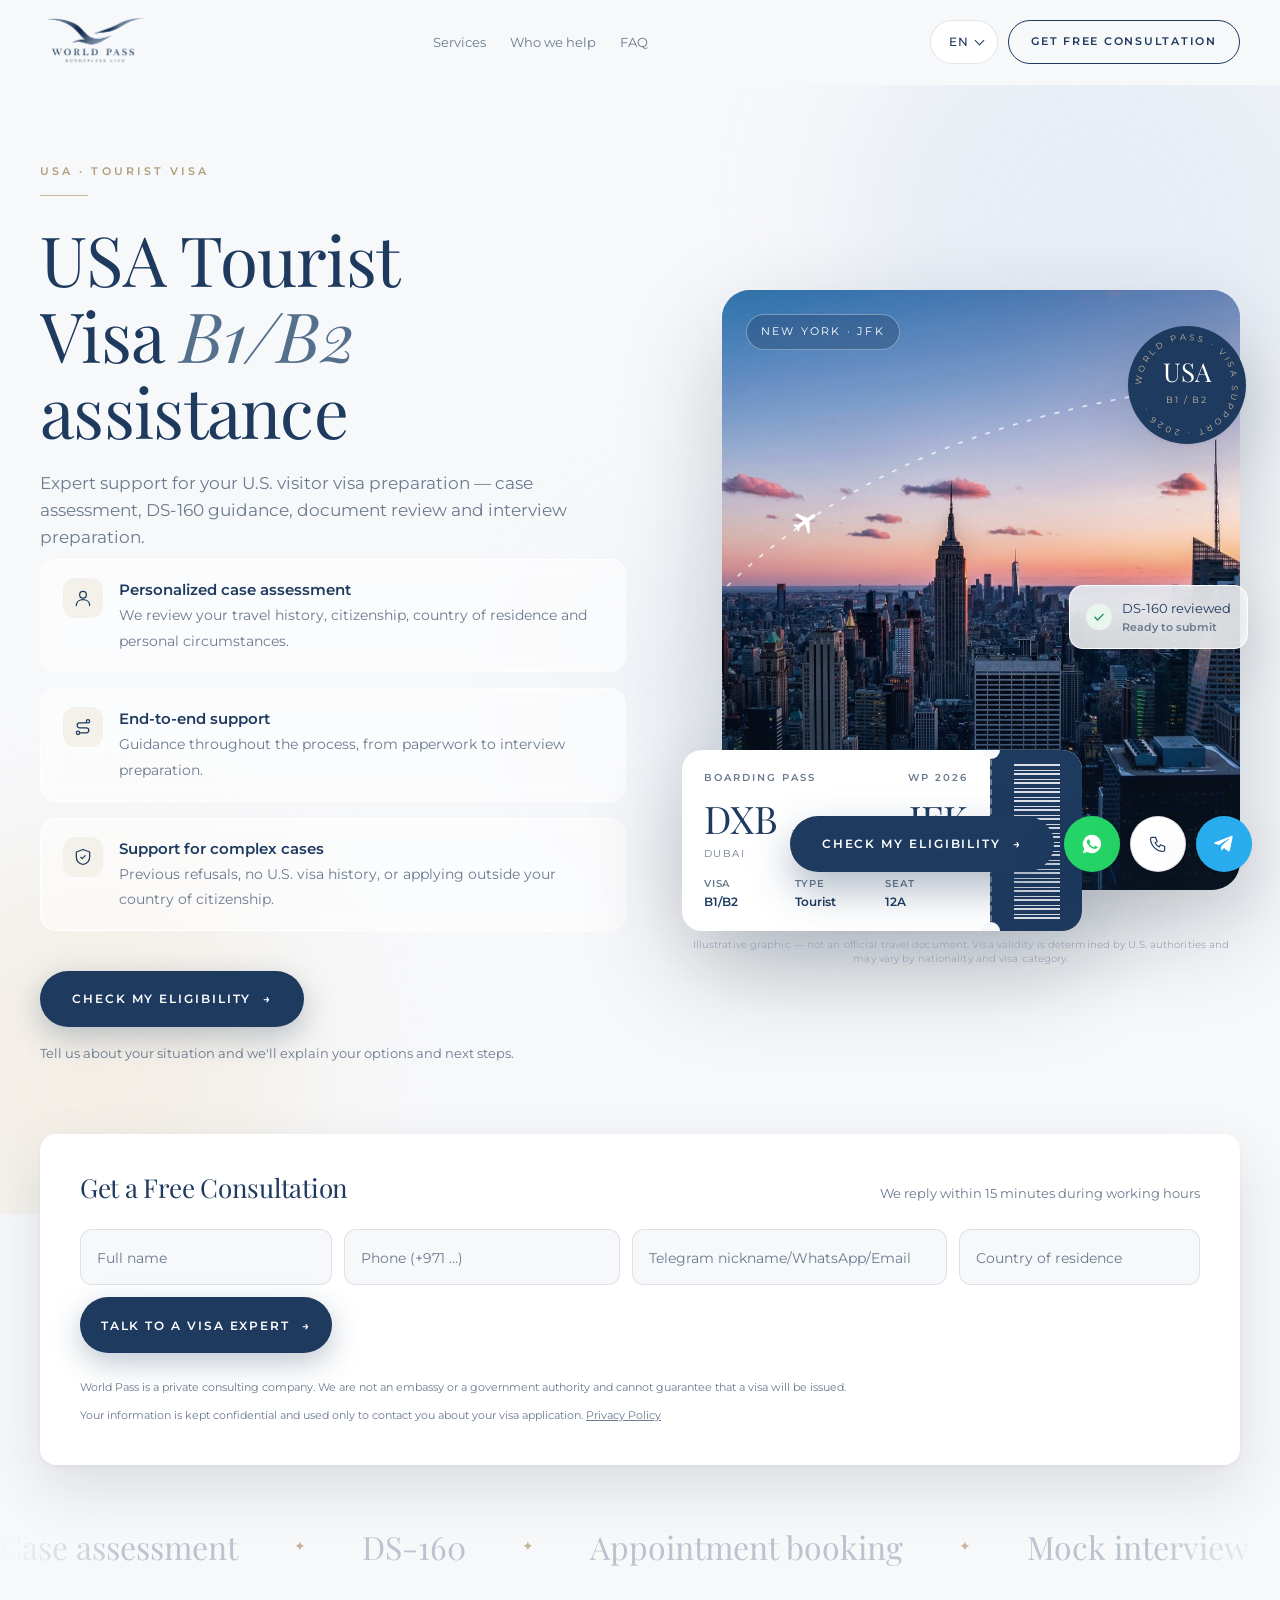
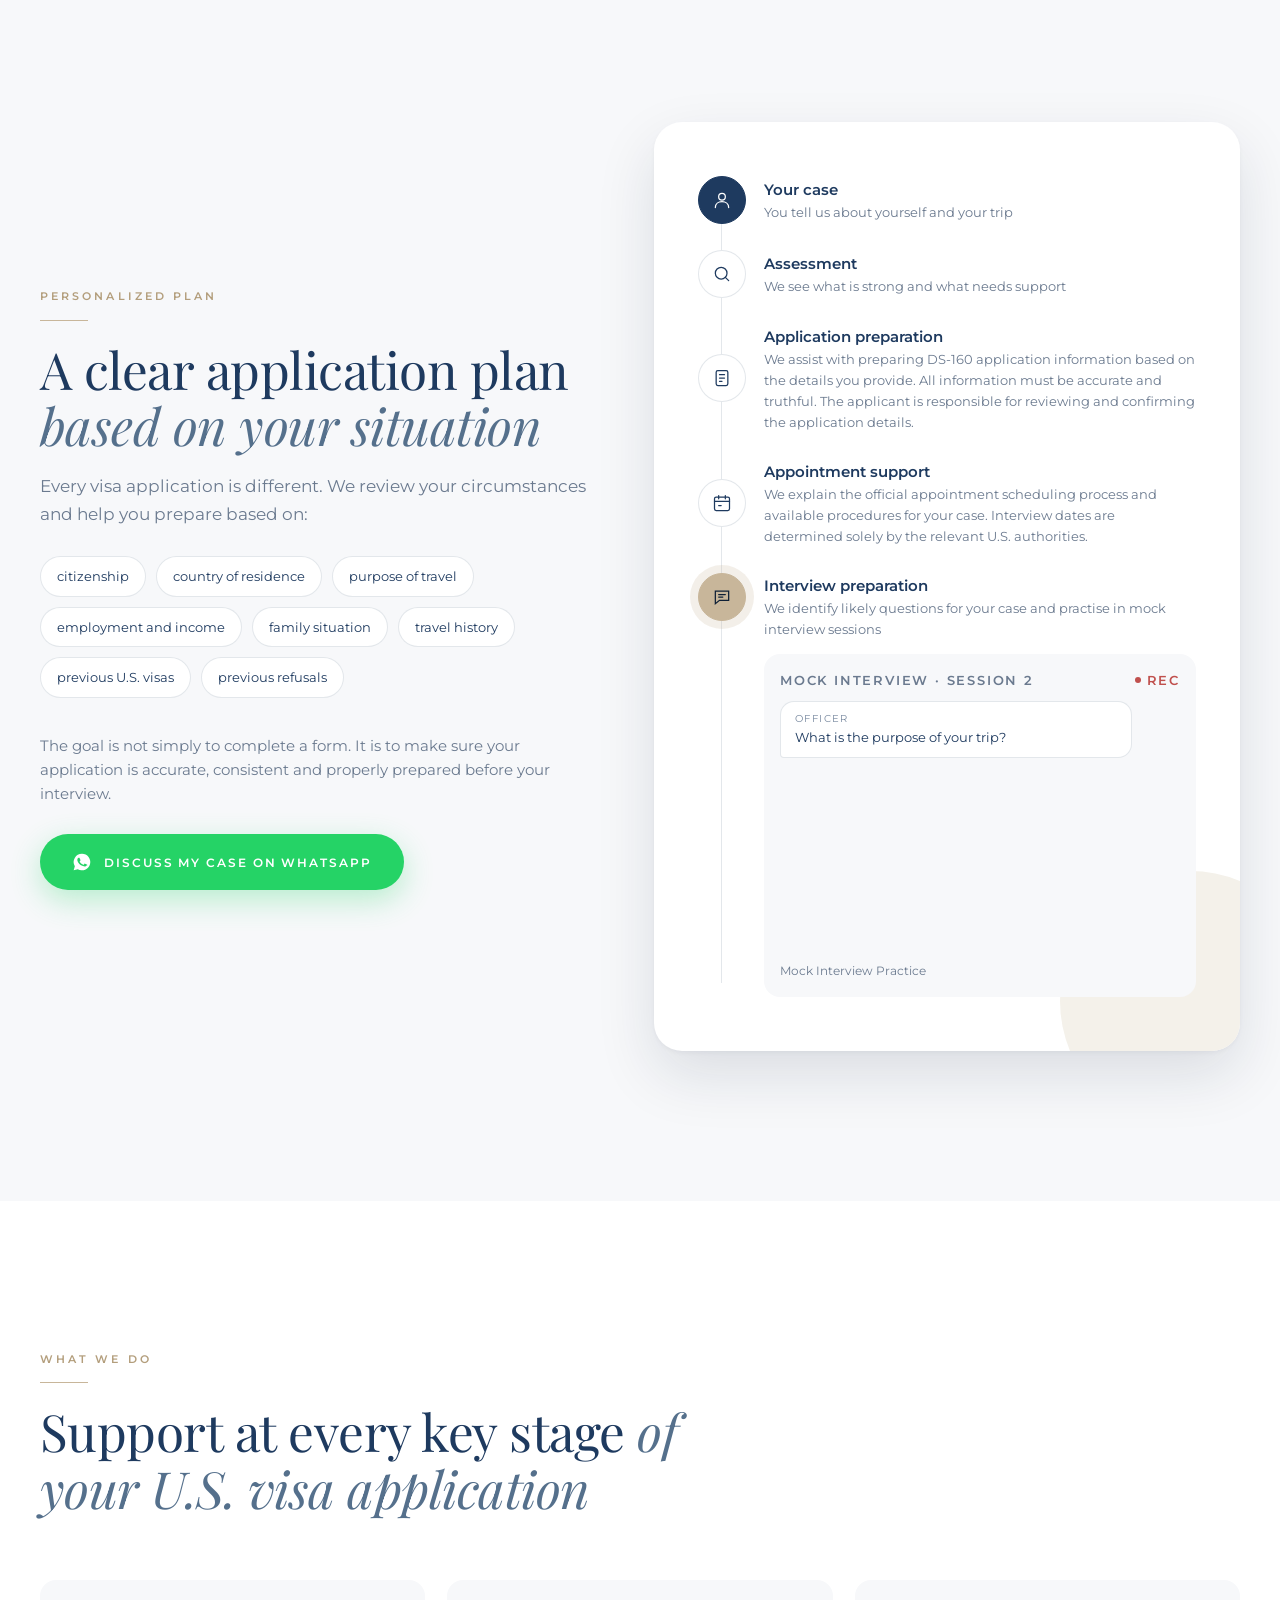
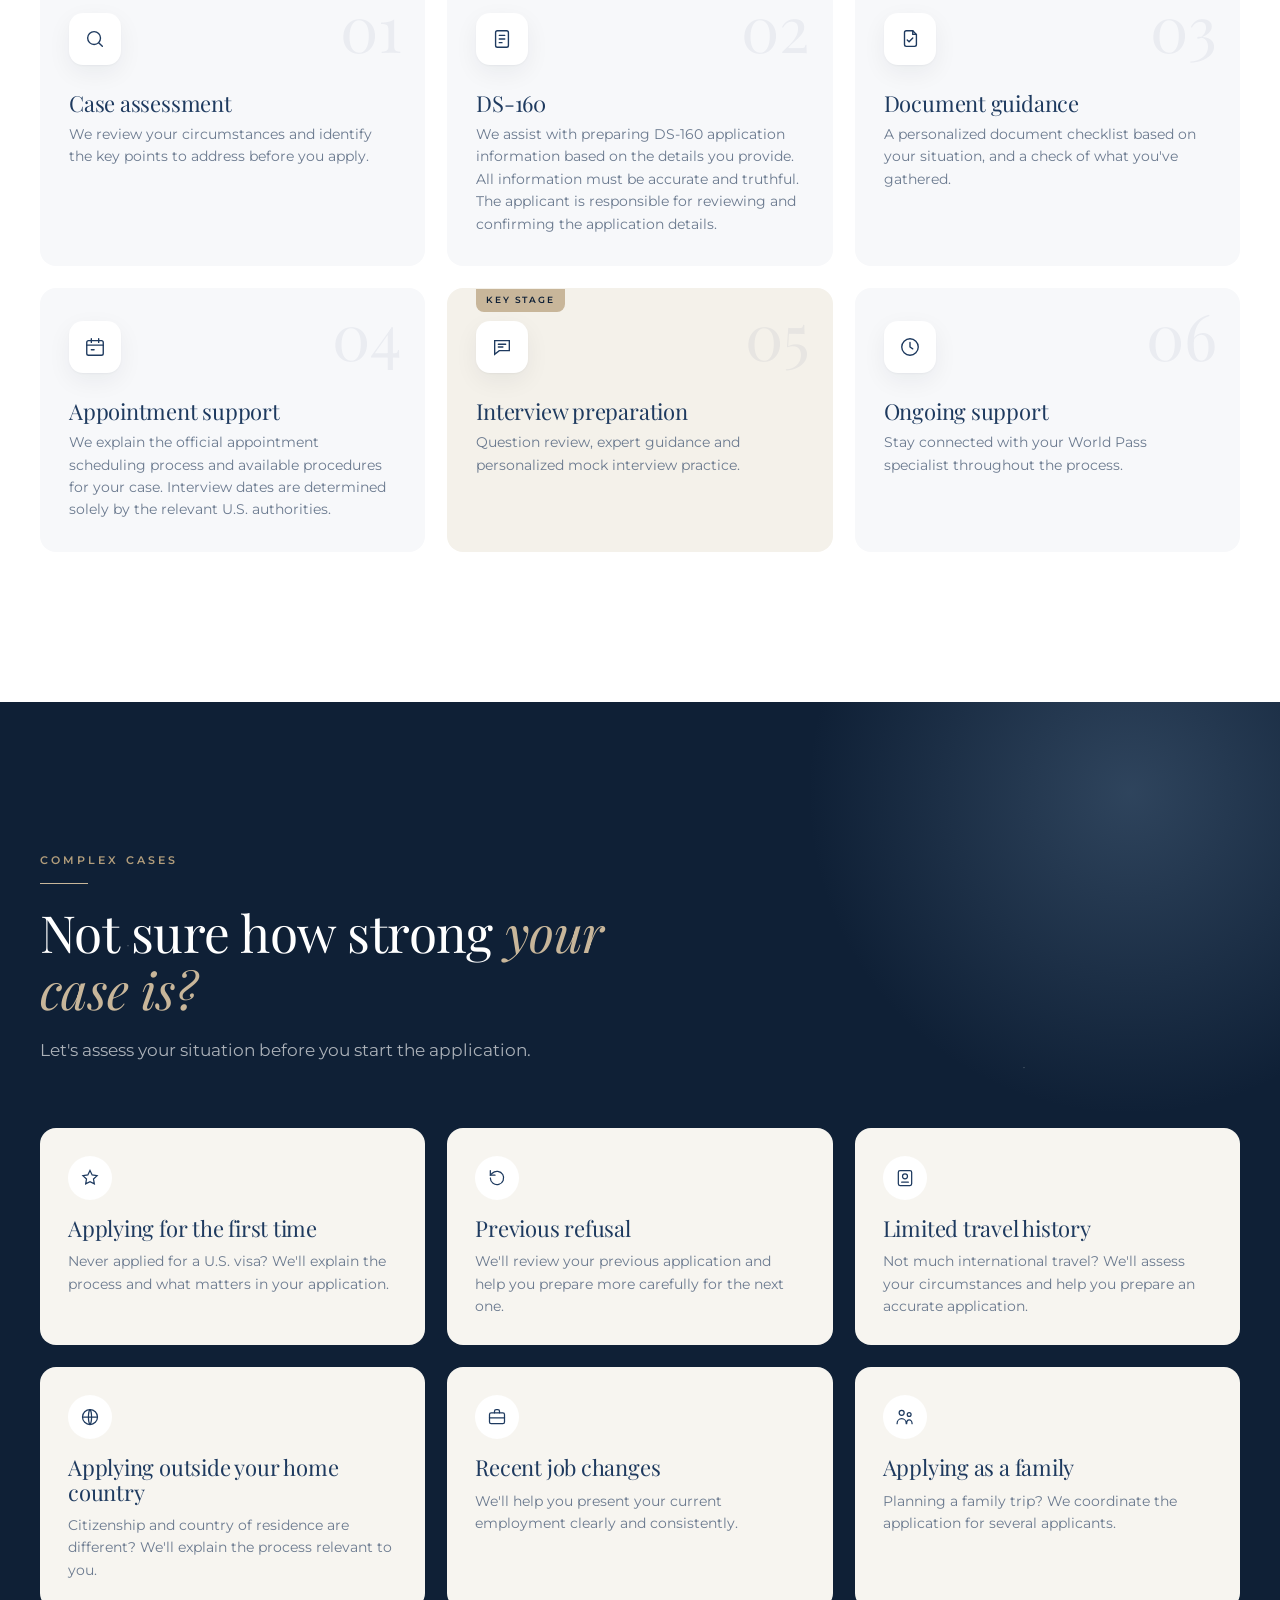
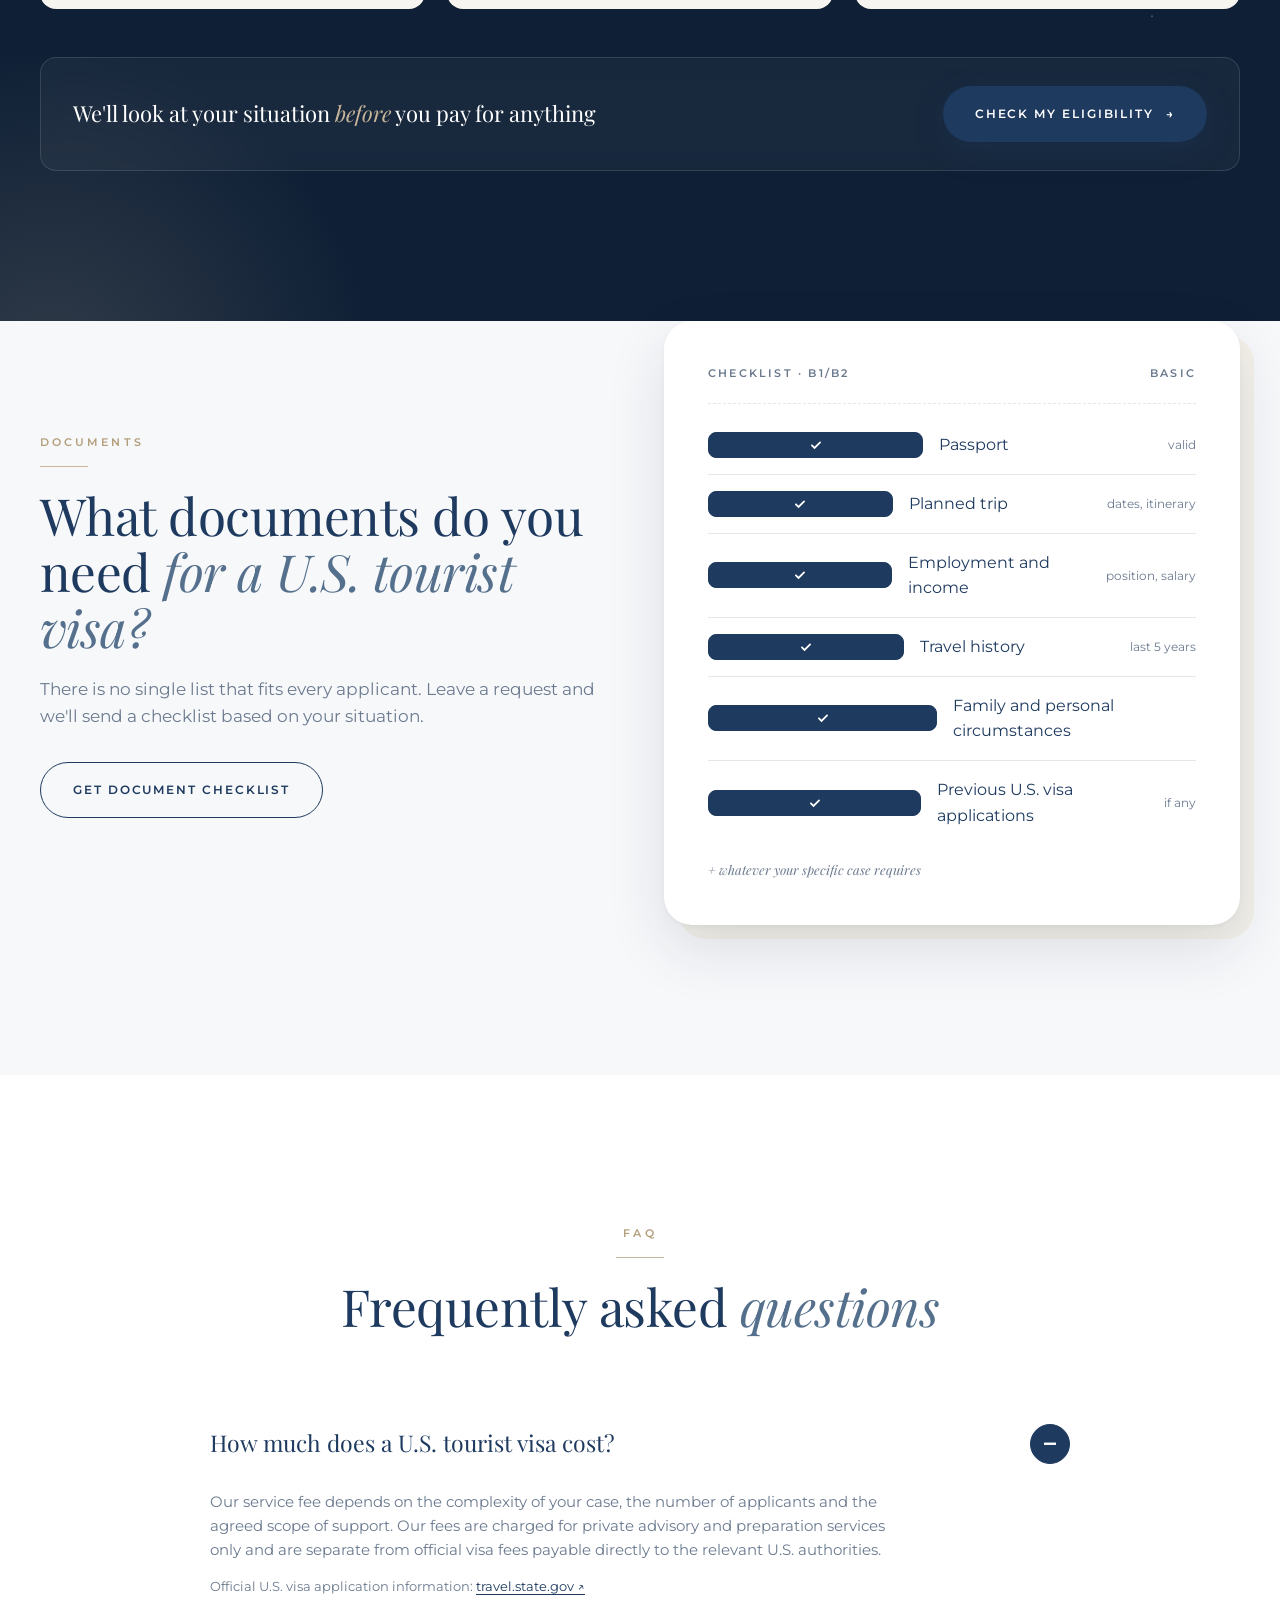
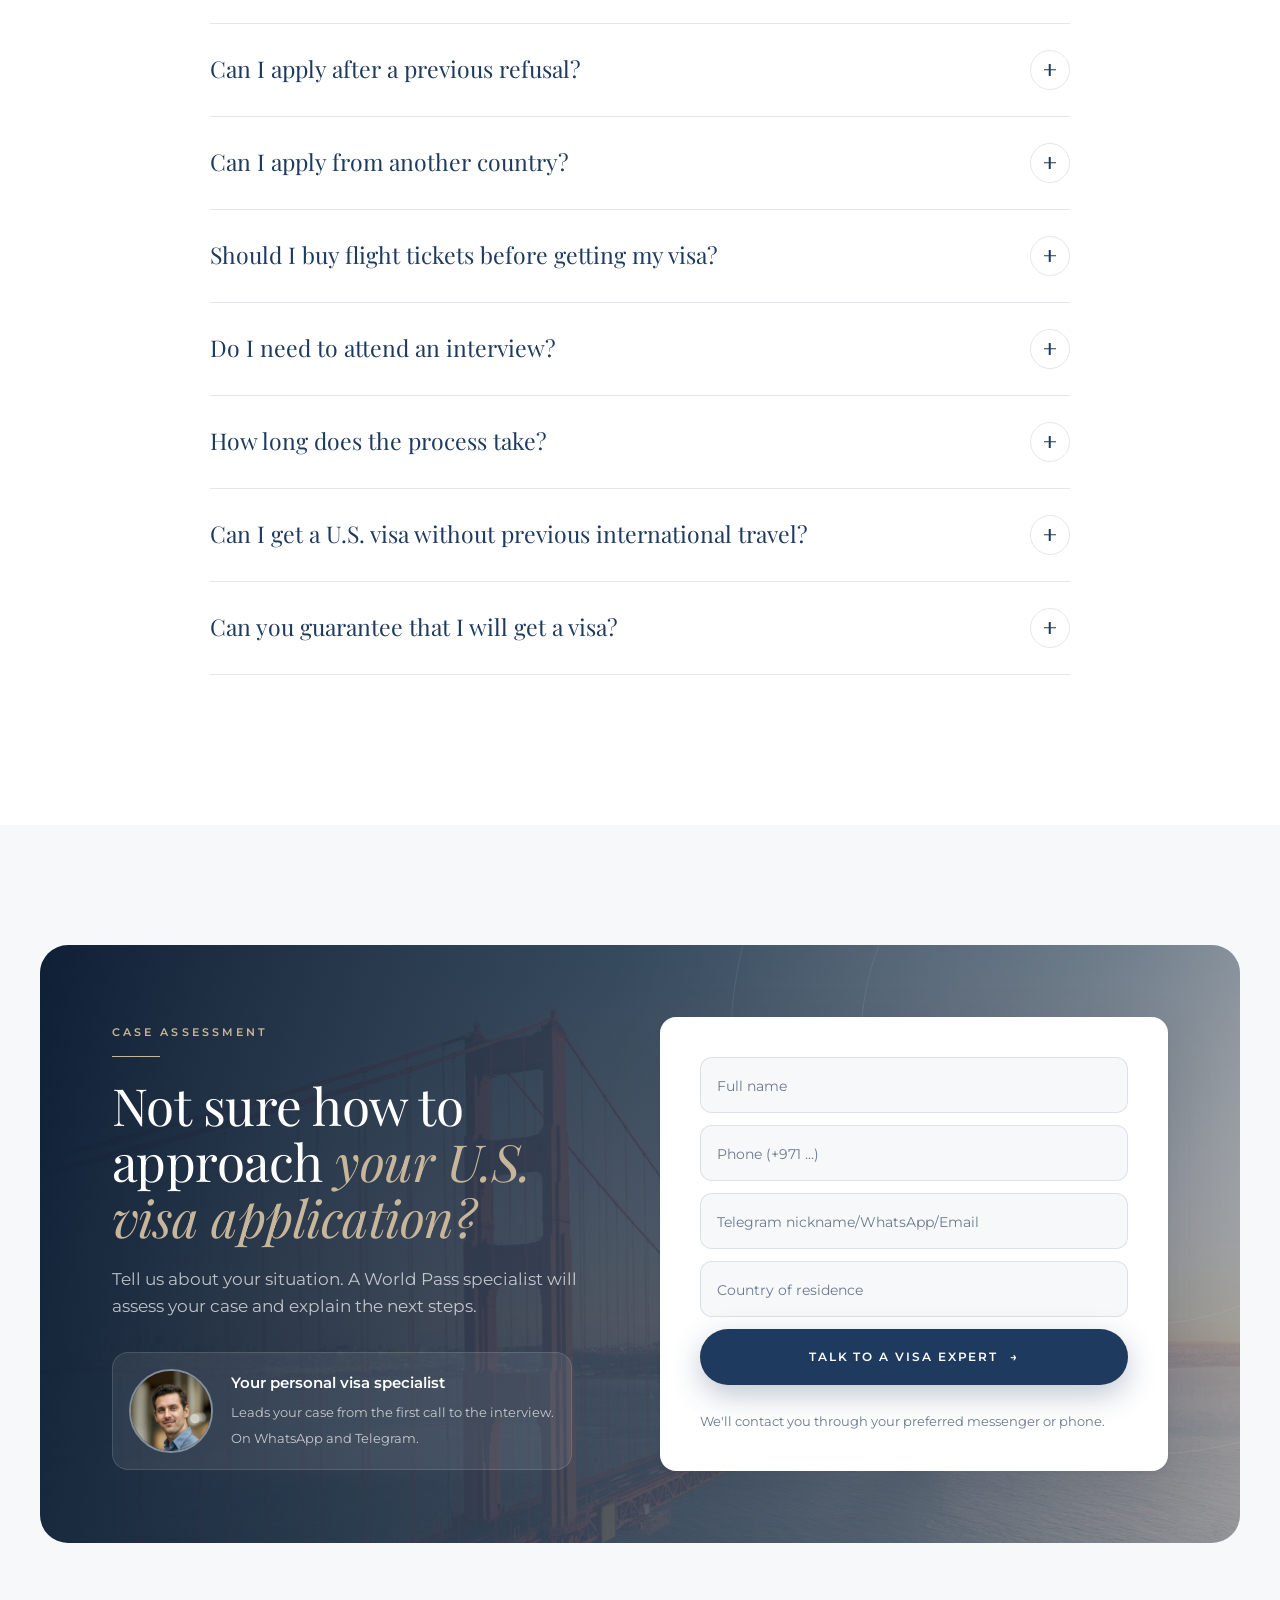
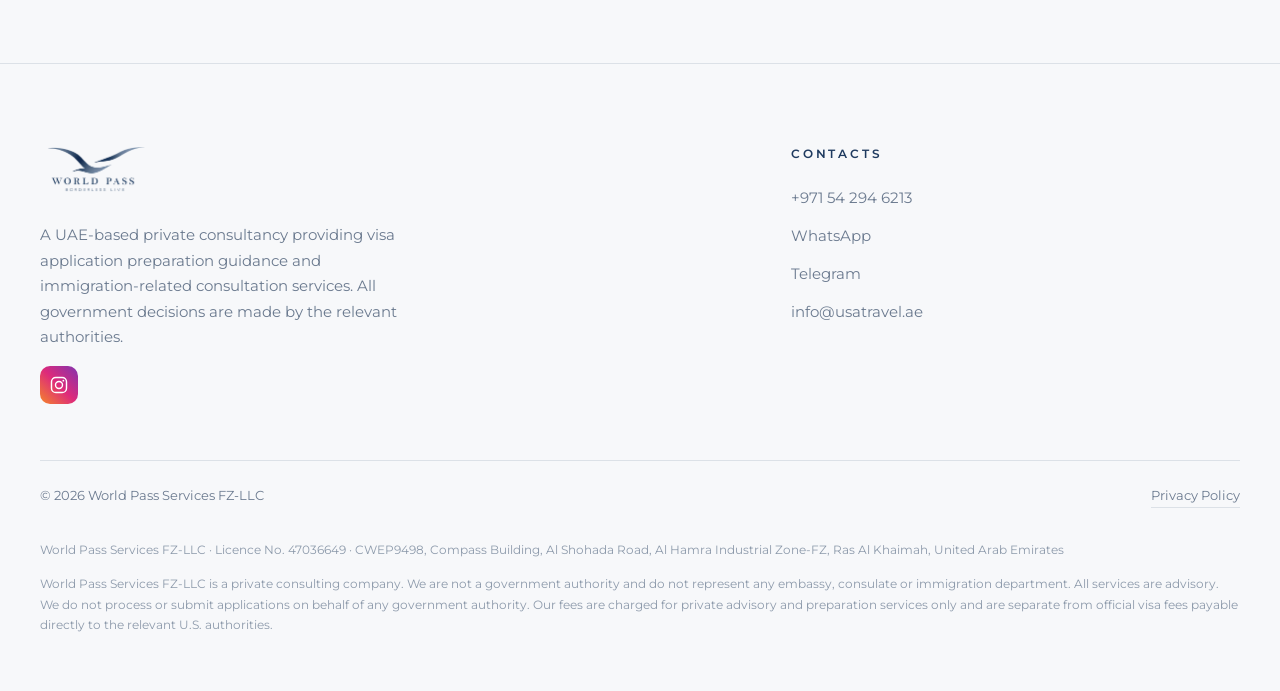
==== deploy/index.html @ cd669816 "Forms: phone label with example country code — Phone (+971 …) / Телефон (+7 …), as on worldpass.ae C" ====
<!doctype html>
<html lang="en" class="no-js">
<head>
<meta charset="utf-8">
<meta name="viewport" content="width=device-width, initial-scale=1">
<!-- Google Tag Manager -->
<script>(function(w,d,s,l,i){w[l]=w[l]||[];w[l].push({'gtm.start':
new Date().getTime(),event:'gtm.js'});var f=d.getElementsByTagName(s)[0],
j=d.createElement(s),dl=l!='dataLayer'?'&l='+l:'';j.async=true;j.src=
'https://www.googletagmanager.com/gtm.js?id='+i+dl;f.parentNode.insertBefore(j,f);
})(window,document,'script','dataLayer','GTM-W5TBSJFH');</script>
<!-- End Google Tag Manager -->
<title data-i18n="meta.title">USA Tourist Visa B1/B2 Assistance — World Pass</title>
<meta name="description" content="U.S. B1/B2 tourist visa support: case assessment, DS-160, appointment and interview preparation. World Pass, UAE.">
<link rel="canonical" href="https://usatravel.ae/">
<meta name="robots" content="index, follow, max-image-preview:large">
<meta name="keywords" content="USA tourist visa, B1/B2 visa assistance, US visa Dubai, US visa UAE, DS-160 help, US visa interview preparation, виза в США, туристическая виза США, виза B1/B2, виза в США для резидентов ОАЭ, виза в США для граждан России, виза в США для граждан Турции, виза в США для граждан Армении, виза в США для граждан Казахстана">
<link rel="alternate" hreflang="en" href="https://usatravel.ae/">
<link rel="alternate" hreflang="ru" href="https://usatravel.ae/?lang=ru">
<link rel="alternate" hreflang="x-default" href="https://usatravel.ae/">
<meta property="og:locale" content="en_US">
<meta property="og:locale:alternate" content="ru_RU">
<meta property="og:site_name" content="World Pass">
<meta property="og:type" content="website">
<meta property="og:url" content="https://usatravel.ae/">
<meta property="og:title" content="USA Tourist Visa B1/B2 Assistance — World Pass">
<meta property="og:description" content="Private advisory support for U.S. B1/B2 visitor visa preparation: case assessment, DS-160 guidance, document review and interview preparation. UAE-based, working with clients of any nationality, including residents of the UAE, Russia, Türkiye, Armenia and Kazakhstan. English and Russian.">
<meta property="og:image" content="https://usatravel.ae/og-image.png">
<meta property="og:image:width" content="1200">
<meta property="og:image:height" content="630">
<meta name="twitter:card" content="summary_large_image">
<meta name="twitter:title" content="USA Tourist Visa B1/B2 Assistance — World Pass">
<meta name="twitter:description" content="Case assessment, DS-160 guidance, document review and interview preparation for the U.S. visitor visa. English and Russian.">
<meta name="twitter:image" content="https://usatravel.ae/og-image.png">
<script type="application/ld+json">
{
  "@context": "https://schema.org",
  "@graph": [
    {
      "@type": ["Organization", "ProfessionalService"],
      "@id": "https://usatravel.ae/#organization",
      "name": "World Pass",
      "legalName": "World Pass Services FZ-LLC",
      "url": "https://usatravel.ae/",
      "logo": "https://usatravel.ae/favicon-512.png",
      "image": "https://usatravel.ae/og-image.png",
      "description": "UAE-based private consultancy providing visa application preparation guidance and immigration-related consultation services. Assistance with U.S. B1/B2 visitor visa preparation: case assessment, DS-160 guidance, document review and interview preparation. We work with clients of any nationality, including residents of the UAE, Russia, Türkiye, Armenia, Kazakhstan and other CIS countries. We are not a government authority and do not represent any embassy or consulate.",
      "telephone": "+971542946213",
      "email": "info@usatravel.ae",
      "sameAs": [
        "https://worldpass.ae/",
        "https://www.instagram.com/world_pass_services",
        "https://t.me/worldpassae"
      ],
      "address": {
        "@type": "PostalAddress",
        "streetAddress": "CWEP9498, Compass Building, Al Shohada Road, Al Hamra Industrial Zone-FZ",
        "addressLocality": "Ras Al Khaimah",
        "addressCountry": "AE"
      },
      "areaServed": [
        { "@type": "Country", "name": "United Arab Emirates" },
        { "@type": "City", "name": "Dubai" },
        { "@type": "Country", "name": "Russia" },
        { "@type": "Country", "name": "Türkiye" },
        { "@type": "Country", "name": "Armenia" },
        { "@type": "Country", "name": "Kazakhstan" }
      ],
      "knowsLanguage": ["en", "ru"],
      "contactPoint": [{
        "@type": "ContactPoint",
        "telephone": "+971542946213",
        "email": "info@usatravel.ae",
        "contactType": "customer service",
        "availableLanguage": ["English", "Russian"],
        "areaServed": ["AE", "RU", "TR", "AM", "KZ"]
      }],
      "makesOffer": [
        { "@type": "Offer", "itemOffered": { "@type": "Service", "name": "U.S. B1/B2 visa case assessment", "serviceType": "Visa consultation", "description": "Assessment of your situation and documents before applying for a U.S. visitor visa." }, "areaServed": ["AE", "RU", "TR", "AM", "KZ"] },
        { "@type": "Offer", "itemOffered": { "@type": "Service", "name": "DS-160 guidance", "serviceType": "Visa application preparation", "description": "Guidance on completing the DS-160 form accurately and consistently." }, "areaServed": ["AE", "RU", "TR", "AM", "KZ"] },
        { "@type": "Offer", "itemOffered": { "@type": "Service", "name": "Document review", "serviceType": "Visa application preparation", "description": "Review of supporting documents for the U.S. visitor visa interview." }, "areaServed": ["AE", "RU", "TR", "AM", "KZ"] },
        { "@type": "Offer", "itemOffered": { "@type": "Service", "name": "Interview preparation", "serviceType": "Visa consultation", "description": "Mock interview practice and preparation for the consular interview." }, "areaServed": ["AE", "RU", "TR", "AM", "KZ"] }
      ]
    },
    {
      "@type": "WebSite",
      "@id": "https://usatravel.ae/#website",
      "url": "https://usatravel.ae/",
      "name": "USA Tourist Visa B1/B2 Assistance — World Pass",
      "inLanguage": ["en", "ru"],
      "publisher": { "@id": "https://usatravel.ae/#organization" }
    },
    {
      "@type": "WebPage",
      "@id": "https://usatravel.ae/#webpage",
      "url": "https://usatravel.ae/",
      "name": "USA Tourist Visa B1/B2 Assistance — World Pass",
      "description": "U.S. B1/B2 tourist visa support: case assessment, DS-160, appointment and interview preparation. World Pass, UAE.",
      "isPartOf": { "@id": "https://usatravel.ae/#website" },
      "about": { "@id": "https://usatravel.ae/#organization" },
      "inLanguage": "en"
    },
    {
      "@type": "FAQPage",
      "@id": "https://usatravel.ae/#faq",
      "mainEntity": [
        { "@type": "Question", "name": "How much does a U.S. tourist visa cost?", "acceptedAnswer": { "@type": "Answer", "text": "Our service fee depends on the complexity of your case, the number of applicants and the agreed scope of support. Our fees are charged for private advisory and preparation services only and are separate from official visa fees payable directly to the relevant U.S. authorities." } },
        { "@type": "Question", "name": "Can I apply after a previous refusal?", "acceptedAnswer": { "@type": "Answer", "text": "Yes. A previous refusal does not automatically prevent you from applying again. Before reapplying, it is important to understand your previous application and what has changed." } },
        { "@type": "Question", "name": "Can I apply from another country?", "acceptedAnswer": { "@type": "Answer", "text": "In general, you may apply in your country of nationality or in a country where you are legally resident. The right process depends on your circumstances and the current rules of the relevant U.S. embassy." } },
        { "@type": "Question", "name": "Should I buy flight tickets before getting my visa?", "acceptedAnswer": { "@type": "Answer", "text": "No. We recommend waiting until your visa has been issued before making non-refundable travel arrangements." } },
        { "@type": "Question", "name": "Do I need to attend an interview?", "acceptedAnswer": { "@type": "Answer", "text": "For most first-time applicants, an in-person interview is required. Some applicants may qualify for an interview waiver when renewing a visa." } },
        { "@type": "Question", "name": "How long does the process take?", "acceptedAnswer": { "@type": "Answer", "text": "The timeline depends on consular appointment wait times in the city where you apply and individual processing by U.S. authorities. During our consultation, we explain how official appointment scheduling works and the options available around your travel dates. Earlier appointments cannot be guaranteed." } },
        { "@type": "Question", "name": "Can I get a U.S. visa without previous international travel?", "acceptedAnswer": { "@type": "Answer", "text": "Yes. Limited travel history does not automatically prevent you from obtaining a visa. Each application is assessed individually." } },
        { "@type": "Question", "name": "Can you guarantee that I will get a visa?", "acceptedAnswer": { "@type": "Answer", "text": "No one can guarantee a U.S. visa — the final decision is made by a U.S. consular officer. Our role is to help you prepare a complete, accurate application and to prepare you for the interview." } }
      ]
    }
  ]
}
</script>
<link rel="icon" type="image/png" sizes="32x32" href="favicon-32.png">
<link rel="icon" type="image/png" sizes="192x192" href="favicon-192.png">
<link rel="apple-touch-icon" sizes="180x180" href="apple-touch-icon.png">
<link rel="preconnect" href="https://fonts.googleapis.com">
<link rel="preconnect" href="https://fonts.gstatic.com" crossorigin>
<link href="https://fonts.googleapis.com/css2?family=Montserrat:wght@400;600&family=Playfair+Display:ital,wght@0,400;1,400&display=swap" rel="stylesheet">
<style>
/* ============ TOKENS (как на worldpass.ae) ============ */
:root{
  --navy:#1E3A5F; --navy-2:#162C49; --navy-3:#0F2036;
  --gold:#C8B69A; --gold-2:#B39E7C;
  --cream:#F4F1EA; --mist:#F7F8FA; --white:#fff;
  --ink:#1E3A5F; --muted:#6B7A8F; --line:rgba(30,58,95,.12);
  --wa:#25D366;
  --r-sm:12px; --r:16px; --r-lg:28px;
  --shadow-1:0 1px 2px rgba(15,32,54,.04),0 8px 24px rgba(15,32,54,.06);
  --shadow-2:0 2px 4px rgba(15,32,54,.04),0 24px 60px rgba(15,32,54,.12);
  --shadow-3:0 40px 100px rgba(15,32,54,.22);
  --serif:"Playfair Display","Times New Roman",Georgia,serif;
  --sans:Montserrat,"Helvetica Neue",Arial,sans-serif;
  --ease:cubic-bezier(.2,.7,.2,1);
}
*{box-sizing:border-box;margin:0;padding:0}
html{scroll-behavior:smooth}
body{font-family:var(--sans);color:var(--ink);background:var(--mist);font-size:16px;line-height:1.6;-webkit-font-smoothing:antialiased;overflow-x:hidden}
img,svg{display:block;max-width:100%}
a{color:inherit;text-decoration:none}
button,input,select{font:inherit;color:inherit}
.container{width:min(1200px,100% - 32px);margin-inline:auto}
@media(min-width:768px){.container{width:min(1200px,100% - 80px)}}

/* ============ TYPO ============ */
.eyebrow{font-size:11px;letter-spacing:.28em;text-transform:uppercase;color:var(--gold-2);font-weight:500;display:inline-flex;flex-direction:column;gap:14px}
.eyebrow::after{content:"";width:48px;height:1px;background:var(--gold)}
.eyebrow.center{align-items:center}
h1,h2,h3{font-family:var(--serif);font-weight:400;line-height:1.1;letter-spacing:-.01em}
h1{font-size:clamp(40px,5.4vw,72px)}
h2{font-size:clamp(32px,4vw,52px)}
h3{font-size:22px}
em{font-style:italic;color:#55708C}
.lead{font-size:17px;color:var(--muted);font-weight:300;max-width:560px}
.section{padding:clamp(80px,11vw,140px) 0;position:relative}
.section-head{display:grid;gap:20px;margin-bottom:56px;max-width:720px}
.section-head.center{text-align:center;margin-inline:auto;justify-items:center}

/* ============ BUTTONS ============ */
.btn{display:inline-flex;align-items:center;justify-content:center;gap:12px;height:56px;padding:0 32px;border-radius:999px;border:0;cursor:pointer;font-size:12px;font-weight:600;letter-spacing:.16em;text-transform:uppercase;transition:transform .4s var(--ease),box-shadow .4s var(--ease),background .3s;position:relative;overflow:hidden;white-space:nowrap}
.btn-primary{background:var(--navy);color:#fff;box-shadow:0 10px 30px rgba(30,58,95,.28)}
.btn-primary:hover{transform:translateY(-2px);box-shadow:0 18px 40px rgba(30,58,95,.35)}
.btn-gold{background:var(--gold);color:var(--navy-3)}
.btn-gold:hover{transform:translateY(-2px);background:#d4c3a8}
.btn-ghost{background:transparent;color:var(--navy);border:1px solid var(--navy)}
.btn-ghost:hover{background:var(--navy);color:#fff}
.btn-wa{background:var(--wa);color:#fff;box-shadow:0 10px 30px rgba(37,211,102,.3)}
.btn-wa:hover{transform:translateY(-2px)}
.btn .arrow{transition:transform .4s var(--ease)}
.btn:hover .arrow{transform:translateX(4px)}
.btn::after{content:"";position:absolute;inset:0;background:linear-gradient(110deg,transparent 30%,rgba(255,255,255,.28) 50%,transparent 70%);transform:translateX(-120%);transition:transform .9s var(--ease)}
.btn:hover::after{transform:translateX(120%)}
.note{font-size:13px;color:var(--muted);display:flex;align-items:center;gap:8px;margin-top:14px}
.dot-live{width:8px;height:8px;border-radius:50%;background:var(--wa);box-shadow:0 0 0 0 rgba(37,211,102,.5);animation:pulse 2s infinite}
@keyframes pulse{70%{box-shadow:0 0 0 10px rgba(37,211,102,0)}100%{box-shadow:0 0 0 0 rgba(37,211,102,0)}}

/* ============ TOPBAR + HEADER ============ */
.topbar{background:var(--navy);color:rgba(255,255,255,.85);font-size:11px;letter-spacing:.14em;text-transform:uppercase;text-align:center;padding:10px 16px}
.topbar b{color:var(--gold);font-weight:500}
.header{position:sticky;top:0;z-index:50;background:rgba(247,248,250,.72);backdrop-filter:saturate(1.4) blur(16px);-webkit-backdrop-filter:saturate(1.4) blur(16px);border-bottom:1px solid transparent;transition:border-color .3s,box-shadow .3s}
.header.scrolled{border-color:var(--line);box-shadow:0 6px 30px rgba(15,32,54,.05)}
.header .container{display:flex;align-items:center;justify-content:space-between;height:76px}
.logo{display:flex;align-items:center;gap:12px}
.logo-img{height:54px;width:auto}
.logo-text{border-left:1px solid var(--navy);padding-left:10px;line-height:1}
.logo-text b{display:block;font-family:var(--serif);font-weight:400;font-size:19px;letter-spacing:.12em}
.logo-text small{font-size:7px;letter-spacing:.42em;color:var(--muted)}
.nav{display:none;gap:32px;font-size:13px;color:var(--muted)}
.nav a{position:relative;transition:color .3s}
.nav a::after{content:"";position:absolute;left:0;bottom:-6px;width:100%;height:1px;background:var(--gold);transform:scaleX(0);transform-origin:left;transition:transform .4s var(--ease)}
.nav a:hover{color:var(--navy)}
.nav a:hover::after{transform:scaleX(1)}
.header .btn{height:44px;padding:0 22px;font-size:11px}
.header-cta{display:none}
@media(min-width:1024px){.nav{display:flex}.header-cta{display:inline-flex}}

/* ============ HERO ============ */
.hero{position:relative;padding:56px 0 150px;overflow:hidden;isolation:isolate}
.hero-bg{position:absolute;inset:0;z-index:-1;pointer-events:none}
.blob{position:absolute;border-radius:50%;filter:blur(70px);opacity:.55}
.blob.b1{width:520px;height:520px;background:#DCE6F2;top:-120px;right:-80px}
.blob.b2{width:420px;height:420px;background:#F1E8D8;bottom:-60px;left:-120px;animation-delay:-6s}
.blob.b3{width:300px;height:300px;background:#E6ECF4;top:40%;left:45%;animation-delay:-12s}
@keyframes drift{to{transform:translate(40px,-30px) scale(1.08)}}
.grid-lines{position:absolute;inset:0;background-image:linear-gradient(var(--line) 1px,transparent 1px),linear-gradient(90deg,var(--line) 1px,transparent 1px);background-size:80px 80px;mask-image:radial-gradient(ellipse at 70% 40%,#000 0%,transparent 65%);-webkit-mask-image:radial-gradient(ellipse at 70% 40%,#000 0%,transparent 65%);opacity:.5}
.hero .container{display:grid;gap:56px;align-items:center}
@media(min-width:1024px){.hero .container{grid-template-columns:1.05fr 1fr}}
.hero h1{margin:24px 0 22px}
.hero h1 .line{display:block;overflow:hidden}
.hero h1 .line>span{display:inline-block;transform:translateY(110%);animation:rise 1.1s var(--ease) forwards}
.hero h1 .line:nth-child(2)>span{animation-delay:.12s}
.hero h1 .line:nth-child(3)>span{animation-delay:.24s}
@keyframes rise{to{transform:none}}
.perks{display:grid;gap:14px;margin:32px 0 36px}
.perk{display:flex;gap:16px;align-items:flex-start;padding:14px 18px;border-radius:var(--r);background:rgba(255,255,255,.55);border:1px solid rgba(255,255,255,.8);backdrop-filter:blur(8px);transition:transform .4s var(--ease),background .3s,box-shadow .4s}
.perk:hover{transform:translateX(6px);background:#fff;box-shadow:var(--shadow-1)}
.perk-ic{flex:none;width:40px;height:40px;border-radius:12px;display:grid;place-items:center;background:var(--cream);color:var(--navy)}
.perk-ic svg{width:20px;height:20px}
.perk b{display:block;font-weight:600;font-size:15px}
.perk span{font-size:14px;color:var(--muted)}

/* hero visual — многослойный коллаж */
.visual{position:relative;height:clamp(440px,52vw,600px);perspective:1200px}
.layer{position:absolute;transition:transform .8s var(--ease);will-change:transform}
.sky{inset:0 0 40px 40px;border-radius:var(--r-lg);overflow:hidden;background:linear-gradient(180deg,#9FB4CC 0%,#D9C7AE 62%,#EBDCC6 100%);box-shadow:var(--shadow-3)}
.sky::before{content:"";position:absolute;inset:0;background:radial-gradient(circle at 75% 30%,rgba(255,240,215,.9),transparent 30%)}
.sky .sun{position:absolute;width:90px;height:90px;border-radius:50%;background:#FFF4E2;top:20%;right:20%;box-shadow:0 0 80px 30px rgba(255,236,205,.7)}
.sky .skyline{position:absolute;left:0;right:0;bottom:0;width:100%;height:62%}
.sky .cloud{position:absolute;height:14px;border-radius:999px;background:rgba(255,255,255,.65);filter:blur(1px);animation:cloud 40s linear infinite}
.sky .cloud.c1{width:140px;top:16%;left:-160px}
.sky .cloud.c2{width:90px;top:30%;left:-120px;animation-duration:55s;animation-delay:-20s}
.sky .cloud.c3{width:200px;top:8%;left:-220px;animation-duration:70s;animation-delay:-35s;opacity:.6}
@keyframes cloud{to{transform:translateX(900px)}}
.sky .flight{position:absolute;inset:0;width:100%;height:100%}
@keyframes dash{to{stroke-dashoffset:-600}}
.plane{position:absolute;left:0;top:0;width:28px;height:28px;color:#fff;offset-path:path("M 40 260 C 160 120, 320 80, 560 60");offset-rotate:auto;animation:fly 9s var(--ease) infinite}
@keyframes fly{0%{offset-distance:0%;opacity:0}10%{opacity:1}85%{opacity:1}100%{offset-distance:100%;opacity:0}}
.sky .glass-tag{position:absolute;left:24px;top:24px;padding:8px 14px;border-radius:999px;background:rgba(255,255,255,.35);backdrop-filter:blur(10px);color:#fff;font-size:11px;letter-spacing:.2em;text-transform:uppercase;border:1px solid rgba(255,255,255,.5)}

.pass{left:0;bottom:0;width:min(400px,82%);background:#fff;border-radius:20px;box-shadow:var(--shadow-3);display:grid;grid-template-columns:1fr 92px;overflow:hidden}
.pass-main{padding:20px 22px}
.pass-top{display:flex;justify-content:space-between;align-items:center;font-size:10px;letter-spacing:.2em;text-transform:uppercase;color:var(--muted)}
.pass-route{display:flex;align-items:center;justify-content:space-between;margin:14px 0}
.pass-route .code{font-family:var(--serif);font-size:38px;line-height:1}
.pass-route small{display:block;font-size:10px;letter-spacing:.14em;color:var(--muted);text-transform:uppercase;margin-top:4px}
.pass-route .mid{flex:1;margin:0 14px;border-top:1px dashed var(--gold);position:relative}
.pass-route .mid svg{position:absolute;left:50%;top:-11px;transform:translateX(-50%);width:20px;color:var(--navy);background:#fff;padding:0 2px}
.pass-meta{display:grid;grid-template-columns:repeat(3,1fr);gap:8px;font-size:10px;color:var(--muted);letter-spacing:.08em;text-transform:uppercase}
.pass-meta b{display:block;color:var(--navy);font-size:13px;letter-spacing:0;text-transform:none;font-weight:600}
.pass-stub{background:var(--navy);color:#fff;border-left:2px dashed rgba(255,255,255,.35);display:grid;place-items:center;padding:12px;position:relative}
.pass-stub::before,.pass-stub::after{content:"";position:absolute;left:-10px;width:18px;height:18px;border-radius:50%;background:var(--mist)}
.pass-stub::before{top:-9px}.pass-stub::after{bottom:-9px}
.barcode{width:46px;height:100%;min-height:110px;background:repeating-linear-gradient(0deg,#fff 0 2px,transparent 2px 4px,#fff 4px 5px,transparent 5px 9px);opacity:.85}
@keyframes float{0%,100%{translate:0 0}50%{translate:0 -10px}}

.badge-visa{right:-6px;top:36px;width:118px;height:118px;border-radius:50%;background:var(--navy);color:#fff;display:grid;place-items:center;text-align:center;box-shadow:var(--shadow-2)}
.badge-visa svg.ring{position:absolute;inset:0;width:100%;height:100%;animation:spin 22s linear infinite}
.badge-visa b{font-family:var(--serif);font-weight:400;font-size:26px;line-height:1;display:block}
.badge-visa small{font-size:9px;letter-spacing:.22em;color:var(--gold)}
@keyframes spin{to{transform:rotate(360deg)}}
.chip{display:flex;align-items:center;gap:10px;padding:12px 16px;border-radius:14px;background:rgba(255,255,255,.82);backdrop-filter:blur(14px);-webkit-backdrop-filter:blur(14px);border:1px solid rgba(255,255,255,.9);box-shadow:var(--shadow-2);font-size:13px;white-space:nowrap}
.chip .ok{width:26px;height:26px;border-radius:50%;display:grid;place-items:center;background:#E8F6EE;color:#1E8E57}
.chip .ok svg{width:14px}
.chip small{display:block;color:var(--muted);font-size:11px}
.chip-1{right:6%;bottom:118px}
.chip-2{left:16%;top:-6px}
.chip .bar{width:80px;height:4px;border-radius:4px;background:var(--line);overflow:hidden;margin-top:6px}
.chip .bar i{display:block;height:100%;width:0;background:var(--gold);animation:fill 3.2s var(--ease) 1s forwards}
@keyframes fill{to{width:100%}}
@media(max-width:600px){.chip-2{display:none}.badge-visa{width:92px;height:92px}.badge-visa b{font-size:20px}.sky{left:16px}}

/* entrance */
.enter{opacity:0;transform:translateY(24px);animation:enter 1s var(--ease) forwards}
@keyframes enter{to{opacity:1;transform:none}}

/* ============ HERO FORM — карточка, наслаивается на край hero ============ */
.form-dock{position:relative;z-index:5;margin-top:-104px}
.form-card{background:#fff;border-radius:var(--r);box-shadow:var(--shadow-2);padding:clamp(24px,3.5vw,40px);display:grid;gap:22px}
.form-card header{display:flex;flex-wrap:wrap;justify-content:space-between;align-items:baseline;gap:8px 24px}
.form-card h3{font-size:26px}
.form-card header p{font-size:13px;color:var(--muted)}
.fields{display:grid;gap:12px}
@media(min-width:768px){.fields{grid-template-columns:1fr 1.3fr 1fr}.fields .btn{grid-column:1/-1}}
@media(min-width:1100px){.fields{grid-template-columns:1fr 1.35fr 1fr auto}.fields .btn{grid-column:auto}}
.field{position:relative}
.field input,.field select{width:100%;height:56px;border:1px solid var(--line);border-radius:var(--r-sm);background:var(--mist);padding:20px 16px 6px;font-size:15px;outline:none;transition:border-color .3s,background .3s,box-shadow .3s;appearance:none;-webkit-appearance:none}
.field select{padding-right:40px;cursor:pointer}
.field.select::after{content:"";position:absolute;right:18px;top:50%;width:7px;height:7px;border-right:1.5px solid var(--muted);border-bottom:1.5px solid var(--muted);transform:translateY(-70%) rotate(45deg);pointer-events:none}
.field label{position:absolute;left:17px;top:18px;font-size:14px;color:var(--muted);pointer-events:none;transition:all .25s var(--ease)}
.field input:focus,.field select:focus{border-color:var(--navy);background:#fff;box-shadow:0 0 0 4px rgba(30,58,95,.08)}
.field input:focus+label,.field input:not(:placeholder-shown)+label,.field select+label{top:7px;font-size:10px;letter-spacing:.12em;text-transform:uppercase}
.phone-combo{display:grid;grid-template-columns:132px 1fr;gap:0}
.phone-combo select{font-size:14px}
.phone-combo .field:first-child select{border-radius:var(--r-sm) 0 0 var(--r-sm);border-right:0}
.phone-combo .field:last-child input{border-radius:0 var(--r-sm) var(--r-sm) 0}
.form-ok{display:none;align-items:center;gap:14px;padding:18px;border-radius:var(--r-sm);background:#EEF7F1;color:#1E6B45;font-size:15px}
form.sent .fields{display:none}
form.sent .form-ok{display:flex;animation:enter .6s var(--ease)}
.legal{font-size:11px;color:var(--muted)}
.legal a{text-decoration:underline}

/* ============ TICKER ============ */
.ticker{padding:56px 0 0;overflow:hidden;mask-image:linear-gradient(90deg,transparent,#000 10%,#000 90%,transparent);-webkit-mask-image:linear-gradient(90deg,transparent,#000 10%,#000 90%,transparent)}
.ticker-track{display:flex;gap:56px;width:max-content;animation:ticker 40s linear infinite}
.ticker span{font-family:var(--serif);font-size:clamp(22px,2.6vw,32px);color:rgba(30,58,95,.28);white-space:nowrap;display:flex;align-items:center;gap:56px}
.ticker span::after{content:"✦";font-size:14px;color:var(--gold)}
@keyframes ticker{to{transform:translateX(-50%)}}

/* ============ REVEAL ============ */
.reveal{opacity:0;transform:translateY(40px);transition:opacity 1s var(--ease),transform 1s var(--ease);transition-delay:calc(var(--i,0)*90ms)}
.reveal.in{opacity:1;transform:none}

/* ============ BLOCK 3 — план + путь до интервью ============ */
.plan{display:grid;gap:56px;align-items:center}
@media(min-width:1024px){.plan{grid-template-columns:1fr 1.05fr}}
.factors{display:flex;flex-wrap:wrap;gap:10px;margin:28px 0 36px}
.factors li{list-style:none;padding:9px 16px;border-radius:999px;border:1px solid var(--line);background:#fff;font-size:13px;transition:all .3s}
.factors li:hover{border-color:var(--gold);background:var(--cream)}
.route{position:relative;background:#fff;border-radius:var(--r-lg);padding:clamp(24px,4vw,44px);box-shadow:var(--shadow-2);overflow:hidden}
.route::before{content:"";position:absolute;inset:auto -80px -80px auto;width:260px;height:260px;border-radius:50%;background:var(--cream);z-index:0}
.steps{position:relative;z-index:1;display:grid;gap:6px}
.steps .rail{position:absolute;left:23px;top:24px;bottom:24px;width:1px;background:var(--line)}
.steps .rail i{position:absolute;inset:0;background:linear-gradient(var(--gold),var(--navy));transform:scaleY(var(--p,0));transform-origin:top;transition:transform .2s linear}
.step{display:grid;grid-template-columns:48px 1fr;gap:18px;align-items:center;padding:10px 0}
.step .ic{width:48px;height:48px;border-radius:50%;display:grid;place-items:center;background:#fff;border:1px solid var(--line);color:var(--navy);position:relative;z-index:1;transition:all .5s var(--ease)}
.step .ic svg{width:20px}
.step.on .ic{background:var(--navy);color:#fff;border-color:var(--navy)}
.step b{font-weight:600;font-size:15px}
.step span{display:block;font-size:13px;color:var(--muted)}
.step.key{grid-template-columns:48px 1fr;align-items:start}
.step.key .ic{background:var(--gold);border-color:var(--gold);color:var(--navy-3);box-shadow:0 0 0 8px rgba(200,182,154,.22)}
.mock{margin-top:14px;background:var(--mist);border-radius:var(--r);padding:16px;display:grid;gap:10px}
.mock-head{display:flex;justify-content:space-between;font-size:10px;letter-spacing:.18em;text-transform:uppercase;color:var(--muted)}
.mock-head .rec{display:flex;align-items:center;gap:6px;color:#C0504D}
.mock-head .rec::before{content:"";width:6px;height:6px;border-radius:50%;background:currentColor;animation:blink 1.2s infinite}
@keyframes blink{50%{opacity:.2}}
.bubble{max-width:88%;padding:10px 14px;border-radius:14px;font-size:13px;line-height:1.45;opacity:0;transform:translateY(8px);transition:all .6s var(--ease)}
.bubble.q{background:#fff;border:1px solid var(--line);border-bottom-left-radius:4px}
.bubble.a{background:var(--navy);color:#fff;justify-self:end;border-bottom-right-radius:4px}
.bubble.show{opacity:1;transform:none}
.bubble small{display:block;font-size:10px;letter-spacing:.14em;text-transform:uppercase;opacity:.6;margin-bottom:2px}
.typing{display:inline-flex;gap:4px;padding:12px 14px;background:#fff;border-radius:14px;border:1px solid var(--line);width:max-content;opacity:0;transition:opacity .3s}
.typing.show{opacity:1}
.typing i{width:6px;height:6px;border-radius:50%;background:var(--muted);animation:typing 1s infinite}
.typing i:nth-child(2){animation-delay:.15s}.typing i:nth-child(3){animation-delay:.3s}
@keyframes typing{50%{transform:translateY(-4px);opacity:.4}}
.mock-score{display:flex;gap:6px;align-items:center;font-size:12px;color:var(--muted)}
.mock-score i{flex:1;height:4px;border-radius:4px;background:var(--line);overflow:hidden;position:relative}
.mock-score i::after{content:"";position:absolute;inset:0;background:var(--gold);transform:scaleX(0);transform-origin:left;transition:transform 1.4s var(--ease)}
.route.in .mock-score i::after{transform:scaleX(var(--v))}

/* ============ BLOCK 4 — услуги ============ */
.services{background:var(--white)}
.cards6{display:grid;gap:18px}
@media(min-width:640px){.cards6{grid-template-columns:repeat(2,1fr)}}
@media(min-width:1024px){.cards6{grid-template-columns:repeat(3,1fr)}}
.svc{position:relative;padding:32px 28px 30px;border-radius:var(--r);background:var(--mist);border:1px solid transparent;overflow:hidden;transition:transform .5s var(--ease),box-shadow .5s var(--ease),background .4s,border-color .4s}
.svc:hover{transform:translateY(-8px);background:#fff;border-color:var(--line);box-shadow:var(--shadow-2)}
.svc .num{position:absolute;right:22px;top:14px;font-family:var(--serif);font-size:64px;line-height:1;color:rgba(30,58,95,.06);transition:color .4s,transform .6s var(--ease)}
.svc:hover .num{color:rgba(200,182,154,.4);transform:translateY(-4px)}
.svc .ic{width:52px;height:52px;border-radius:14px;display:grid;place-items:center;background:#fff;color:var(--navy);margin-bottom:26px;box-shadow:var(--shadow-1);transition:all .4s}
.svc:hover .ic{background:var(--navy);color:#fff}
.svc .ic svg{width:22px}
.svc h3{margin-bottom:8px}
.svc p{font-size:14px;color:var(--muted)}
.svc.hl{background:var(--cream)}
.svc.hl .tag{position:absolute;left:28px;top:-1px;background:var(--gold);color:var(--navy-3);font-size:9px;letter-spacing:.2em;text-transform:uppercase;padding:5px 10px;border-radius:0 0 8px 8px;font-weight:600}

/* ============ BLOCK 5 — сложные кейсы (тёмный) ============ */
.dark{background:var(--navy-3);color:#fff;overflow:hidden;isolation:isolate}
.dark h2{color:#fff}
.dark em{color:var(--gold)}
.dark .lead{color:rgba(255,255,255,.65)}
.dark .glow{position:absolute;width:700px;height:700px;border-radius:50%;background:radial-gradient(circle,rgba(85,112,140,.45),transparent 65%);top:-260px;right:-200px;z-index:-1;animation:drift 20s ease-in-out infinite alternate}
.dark .glow.g2{left:-300px;bottom:-400px;top:auto;right:auto;background:radial-gradient(circle,rgba(200,182,154,.18),transparent 65%)}
.stars{position:absolute;inset:0;z-index:-1;background-image:radial-gradient(1px 1px at 10% 20%,rgba(255,255,255,.5),transparent),radial-gradient(1px 1px at 30% 70%,rgba(255,255,255,.35),transparent),radial-gradient(1px 1px at 80% 30%,rgba(255,255,255,.4),transparent),radial-gradient(1px 1px at 60% 85%,rgba(255,255,255,.3),transparent),radial-gradient(1.5px 1.5px at 90% 75%,rgba(200,182,154,.6),transparent);opacity:.8}
.cases{display:grid;gap:16px;margin-bottom:48px}
@media(min-width:640px){.cases{grid-template-columns:repeat(2,1fr)}}
@media(min-width:1024px){.cases{grid-template-columns:repeat(3,1fr)}}
.case{padding:28px;border-radius:var(--r);background:#F7F5F0;color:var(--navy);display:grid;gap:10px;align-content:start;transition:transform .5s var(--ease),box-shadow .5s;position:relative;overflow:hidden}
.case::before{content:"";position:absolute;inset:0 0 auto;height:3px;background:var(--gold);transform:scaleX(0);transform-origin:left;transition:transform .6s var(--ease)}
.case:hover{transform:translateY(-6px) rotate(-.3deg);box-shadow:0 30px 60px rgba(0,0,0,.35)}
.case:hover::before{transform:scaleX(1)}
.case .ic{width:44px;height:44px;border-radius:50%;background:#fff;display:grid;place-items:center;color:var(--navy);margin-bottom:6px}
.case .ic svg{width:20px}
.case h3{font-size:22px}
.case p{font-size:14px;color:var(--muted)}
.dark-cta{display:flex;flex-wrap:wrap;gap:16px 28px;align-items:center;justify-content:space-between;padding:28px 32px;border-radius:var(--r);border:1px solid rgba(255,255,255,.12);background:rgba(255,255,255,.04);backdrop-filter:blur(10px)}
.dark-cta p{font-family:var(--serif);font-size:22px}

/* ============ BLOCK 6 — почему World Pass ============ */
.why{display:grid;gap:56px;align-items:center}
@media(min-width:1024px){.why{grid-template-columns:1fr 1fr}}
.why-list{display:grid;gap:4px;margin-top:40px}
.why-item{display:grid;grid-template-columns:64px 1fr;gap:16px;padding:22px 0;border-top:1px solid var(--line);transition:padding .4s var(--ease)}
.why-item:hover{padding-left:10px}
.why-item .n{font-family:var(--serif);font-size:28px;color:var(--gold-2)}
.why-item b{font-size:16px;font-weight:600;display:block;margin-bottom:4px}
.why-item span{color:var(--muted);font-size:14px}
.photo-stack{position:relative;height:clamp(420px,46vw,560px)}
.photo-stack .frame{position:absolute;inset:40px 0 0 40px;border:1px solid var(--gold);border-radius:var(--r-lg)}
.photo{position:absolute;inset:0 40px 40px 0;border-radius:var(--r-lg);overflow:hidden;background:linear-gradient(160deg,#D7DEE7,#EFE7DA);box-shadow:var(--shadow-3);display:grid;place-items:center;text-align:center;color:var(--muted)}
.photo .ph{display:grid;gap:10px;justify-items:center;font-size:13px;padding:24px}
.photo .ph svg{width:56px;opacity:.5}
.photo .ph b{font-family:var(--serif);font-weight:400;font-size:20px;color:var(--navy)}
.photo-card{position:absolute;left:-20px;bottom:0;background:#fff;border-radius:var(--r);padding:18px 22px;box-shadow:var(--shadow-2);display:flex;gap:14px;align-items:center}
.avatars{display:flex}
.avatars i{width:36px;height:36px;border-radius:50%;border:2px solid #fff;margin-left:-10px;background:linear-gradient(135deg,#BFCAD8,#8EA0B6)}
.avatars i:first-child{margin-left:0;background:linear-gradient(135deg,#E3D6C2,#C8B69A)}
.avatars i:nth-child(3){background:linear-gradient(135deg,#55708C,#1E3A5F)}
.photo-card b{display:block;font-size:14px}
.photo-card small{color:var(--muted);font-size:12px}
@media(max-width:600px){.photo-card{left:0}}

/* ============ BLOCK 8 — timeline ============ */
.process{background:#fff}
.timeline{position:relative;display:grid;gap:0}
.tl-line{position:absolute;background:var(--line)}
.tl-line i{position:absolute;inset:0;background:linear-gradient(90deg,var(--gold),var(--navy));transform-origin:left;transform:scaleX(var(--p,0))}
.tl-step{position:relative;padding:0 0 36px 64px}
.tl-dot{position:absolute;left:0;top:0;width:44px;height:44px;border-radius:50%;background:#fff;border:1px solid var(--line);display:grid;place-items:center;font-family:var(--serif);font-size:16px;transition:all .5s var(--ease);z-index:1}
.tl-step.on .tl-dot{background:var(--navy);border-color:var(--navy);color:#fff;box-shadow:0 0 0 8px rgba(30,58,95,.08)}
.tl-step b{display:block;font-size:16px;font-weight:600;margin:8px 0 6px}
.tl-step p{font-size:14px;color:var(--muted)}
/* mobile: вертикальная */
.tl-line{left:22px;top:22px;bottom:58px;width:1px}
.tl-line i{background:linear-gradient(180deg,var(--gold),var(--navy));transform-origin:top;transform:scaleY(var(--p,0))}
@media(min-width:1024px){
  .timeline{grid-template-columns:repeat(6,1fr);gap:24px}
  .tl-line{left:22px;right:calc(100%/6 - 22px);top:22px;bottom:auto;width:auto;height:1px}
  .tl-line i{background:linear-gradient(90deg,var(--gold),var(--navy));transform-origin:left;transform:scaleX(var(--p,0))}
  .tl-step{padding:72px 0 0}
  .tl-step b{margin-top:0}
}

/* ============ BLOCK 9 — цена ============ */
.price-wrap{position:relative}
.price{position:relative;display:grid;border-radius:var(--r-lg);overflow:hidden;background:#fff;box-shadow:var(--shadow-3)}
@media(min-width:900px){.price{grid-template-columns:1.1fr 1fr}}
.price-l{padding:clamp(32px,5vw,56px);background:var(--navy);color:#fff;position:relative;overflow:hidden}
.price-l::after{content:"";position:absolute;width:360px;height:360px;border-radius:50%;border:1px solid rgba(200,182,154,.25);right:-140px;bottom:-140px;box-shadow:0 0 0 40px rgba(200,182,154,.05),0 0 0 80px rgba(200,182,154,.03)}
.price-l .eyebrow{color:var(--gold)}
.amount{font-family:var(--serif);font-size:clamp(48px,6vw,76px);line-height:1;margin:28px 0 8px}
.amount small{font-size:.35em;font-family:var(--sans);color:rgba(255,255,255,.6);margin-right:8px;vertical-align:middle}
.fee{display:inline-flex;align-items:center;gap:10px;padding:10px 16px;border-radius:999px;background:rgba(200,182,154,.16);color:var(--gold);font-size:12px;letter-spacing:.12em;text-transform:uppercase;font-weight:600;margin:12px 0 32px}
.depends{font-size:14px;color:rgba(255,255,255,.65)}
.depends ul{list-style:none;margin-top:10px;display:flex;flex-wrap:wrap;gap:8px}
.depends li{padding:6px 12px;border-radius:999px;border:1px solid rgba(255,255,255,.15);font-size:12px}
.price-r{padding:clamp(32px,5vw,56px);display:grid;gap:28px;align-content:center}
.incl{list-style:none;display:grid;gap:14px}
.incl li{display:flex;gap:14px;align-items:center;font-size:16px}
.incl li i{width:28px;height:28px;flex:none;border-radius:50%;background:var(--cream);display:grid;place-items:center;color:var(--navy)}
.incl li i svg{width:14px}
.incl li.star{font-weight:600}
.incl li.star i{background:var(--gold)}

/* ============ BLOCK 10 — документы ============ */
.docs{display:grid;gap:48px;align-items:center}
@media(min-width:1024px){.docs{grid-template-columns:1fr 1fr}}
.checklist{position:relative;background:#fff;border-radius:var(--r-lg);padding:clamp(28px,4vw,44px);box-shadow:var(--shadow-2)}
.checklist::before{content:"";position:absolute;inset:14px -14px -14px 14px;border-radius:var(--r-lg);background:var(--cream);z-index:-1}
.checklist .clip{display:flex;justify-content:space-between;align-items:center;padding-bottom:20px;margin-bottom:12px;border-bottom:1px dashed var(--line);font-size:11px;letter-spacing:.2em;text-transform:uppercase;color:var(--muted)}
.checklist ul{list-style:none}
.checklist li{display:flex;align-items:center;gap:16px;padding:16px 0;border-bottom:1px solid var(--line);font-size:16px}
.checklist li:last-child{border:0}
.box{width:26px;height:26px;flex:none;border-radius:8px;border:1.5px solid var(--line);display:grid;place-items:center;transition:all .4s var(--ease);transition-delay:calc(var(--i)*180ms + 200ms)}
.box svg{width:14px;color:#fff;stroke-dasharray:20;stroke-dashoffset:20;transition:stroke-dashoffset .5s var(--ease);transition-delay:calc(var(--i)*180ms + 400ms)}
.checklist.in .box{background:var(--navy);border-color:var(--navy)}
.checklist.in .box svg{stroke-dashoffset:0}
.checklist li span{flex:1}
.checklist li small{font-size:12px;color:var(--muted)}
.checklist .more{display:flex;gap:10px;align-items:center;margin-top:16px;font-size:13px;color:var(--muted);font-style:italic;font-family:var(--serif)}
.mini-form{display:grid;gap:12px;margin-top:32px;max-width:520px}
@media(min-width:640px){.mini-form .row{display:grid;grid-template-columns:1fr auto;gap:12px}}
.mini-form .row .btn{width:100%}

/* ============ FAQ ============ */
.faq{max-width:860px;margin-inline:auto}
.faq details{border-bottom:1px solid var(--line)}
.faq summary{list-style:none;cursor:pointer;display:flex;justify-content:space-between;gap:24px;align-items:center;padding:26px 0;font-family:var(--serif);font-size:clamp(19px,2vw,23px);transition:color .3s}
.faq summary::-webkit-details-marker{display:none}
.faq summary:hover{color:#55708C}
.faq .pm{flex:none;width:40px;height:40px;border-radius:50%;border:1px solid var(--line);position:relative;transition:all .4s var(--ease)}
.faq .pm::before,.faq .pm::after{content:"";position:absolute;left:50%;top:50%;width:12px;height:1.5px;background:currentColor;transform:translate(-50%,-50%);transition:transform .4s var(--ease)}
.faq .pm::after{transform:translate(-50%,-50%) rotate(90deg)}
.faq details[open] .pm{background:var(--navy);color:#fff;border-color:var(--navy);transform:rotate(180deg)}
.faq details[open] .pm::after{transform:translate(-50%,-50%) rotate(0)}
.faq .ans{display:grid;grid-template-rows:0fr;transition:grid-template-rows .5s var(--ease)}
.faq details[open] .ans{grid-template-rows:1fr}
.faq .ans>div{overflow:hidden;color:var(--muted);font-size:15px}
.faq .ans>div>*{padding-bottom:26px;max-width:680px}
.faq .split{display:grid;gap:12px;padding-bottom:26px}
@media(min-width:640px){.faq .split{grid-template-columns:1fr 1fr}}
.faq .split div{padding:16px 18px;border-radius:var(--r-sm);background:#fff;border:1px solid var(--line)}
.faq .split b{display:block;color:var(--navy);font-size:14px;margin-bottom:4px}
.yesno{display:inline-block;font-weight:600;color:var(--navy);margin-right:6px}

/* ============ FINAL CTA ============ */
.final{padding:0 0 clamp(80px,10vw,120px)}
.final-card{position:relative;border-radius:var(--r-lg);overflow:hidden;background:var(--navy);color:#fff;display:grid;gap:40px;padding:clamp(32px,6vw,72px);isolation:isolate}
@media(min-width:1024px){.final-card{grid-template-columns:1fr 1fr;align-items:center}}
.final-card h2{color:#fff}
.final-card em{color:var(--gold)}
.final-card .lead{color:rgba(255,255,255,.7);margin-top:20px}
.final-card .orbit{position:absolute;right:-180px;top:-180px;width:560px;height:560px;border-radius:50%;border:1px solid rgba(255,255,255,.08);z-index:-1;animation:spin 60s linear infinite}
.final-card .orbit::after{content:"";position:absolute;top:50%;left:-5px;width:10px;height:10px;border-radius:50%;background:var(--gold);box-shadow:0 0 20px var(--gold)}
.final-card .orbit.o2{width:820px;height:820px;right:-310px;top:-310px;animation-duration:90s;animation-direction:reverse}
.final-card .form-card{color:var(--navy)}
.final-card .form-card .fields{grid-template-columns:1fr}
.final-card .form-card .fields .btn{grid-column:auto}

/* ============ FOOTER (как на worldpass.ae) ============ */
.footer{background:var(--mist);color:var(--muted);padding:80px 0 120px;font-size:15px;border-top:1px solid var(--line)}
@media(min-width:1024px){.footer{padding-bottom:56px}}
.f-grid{display:grid;gap:40px 32px;padding-bottom:56px}
@media(min-width:768px){.f-grid{grid-template-columns:1fr 1fr}}
@media(min-width:1024px){.f-grid{grid-template-columns:1.6fr 1fr}}
.f-brand p{margin-top:24px;max-width:380px;line-height:1.7}
.f-grid h5{font-size:12px;letter-spacing:.24em;text-transform:uppercase;color:var(--navy);font-weight:500;margin-bottom:22px}
.f-grid ul{list-style:none;display:grid;gap:14px}
.f-grid a{transition:color .3s}
.f-grid a:hover{color:var(--navy)}
.f-base{display:flex;flex-wrap:wrap;gap:12px 32px;justify-content:space-between;padding:24px 0;border-top:1px solid var(--line);font-size:13px}
.f-base a{border-bottom:1px solid var(--line);padding-bottom:1px}
.f-links{display:flex;flex-wrap:wrap;gap:8px 24px}
.f-legal,.f-disc{font-size:12px;line-height:1.7;color:#8D9AAB;margin-top:14px}
.f-legal{margin-top:8px}

/* ============ STICKY CTA ============ */
.sticky-m{position:fixed;left:12px;right:12px;bottom:12px;z-index:60;display:flex;gap:8px;padding:8px;border-radius:20px;background:rgba(255,255,255,.86);backdrop-filter:blur(16px);-webkit-backdrop-filter:blur(16px);box-shadow:0 10px 40px rgba(15,32,54,.18);border:1px solid rgba(255,255,255,.9);transform:translateY(140%);transition:transform .6s var(--ease)}
.sticky-m.show{transform:none}
.sticky-m .btn{flex:1;height:52px;padding:0 16px;font-size:11px}
.sq{width:52px;height:52px;flex:none;border-radius:14px;display:grid;place-items:center;color:#fff}
.sq svg{width:24px}
.sq.wa{background:var(--wa)}.sq.tg{background:#2AABEE}
.float-d{display:none}
@media(min-width:1024px){
  .sticky-m{display:none}
  .float-d{display:flex;position:fixed;right:28px;bottom:28px;z-index:60;align-items:center;gap:10px;transform:translateY(160%);transition:transform .6s var(--ease)}
  .float-d.show{transform:none}
  .float-d .btn{height:56px;box-shadow:0 18px 40px rgba(30,58,95,.35)}
  .float-d .sq{width:56px;height:56px;border-radius:50%;box-shadow:var(--shadow-2);transition:transform .3s}
  .float-d .sq:hover{transform:scale(1.08)}
}

@media (prefers-reduced-motion:reduce){
  *,*::before,*::after{animation-duration:.01ms!important;animation-iteration-count:1!important;transition-duration:.01ms!important}
  .reveal{opacity:1;transform:none}
}

/* ---- правки v3 ---- */
.topbar{display:none}
.lang{position:relative;display:inline-flex;align-items:center;gap:6px;height:44px;padding:0 14px 0 18px;border:1px solid var(--line);border-radius:999px;background:#fff;font-size:12px;letter-spacing:.14em;font-weight:500;cursor:pointer;transition:border-color .3s}
.lang:hover{border-color:var(--navy)}
.lang select{position:absolute;inset:0;opacity:0;cursor:pointer;width:100%}
.lang::after{content:"";width:6px;height:6px;border-right:1.5px solid currentColor;border-bottom:1.5px solid currentColor;transform:translateY(-2px) rotate(45deg)}
.header-right{display:flex;align-items:center;gap:10px}
.header .container{height:84px}
/* hero: фото вместо нарисованного неба */
.sky{background:#9FB4CC}
.sky::before{display:none}
.sky .photo-bg{position:absolute;inset:0;width:100%;height:100%;object-fit:cover;object-position:50% 55%}
.sky::after{content:"";position:absolute;inset:0;background:linear-gradient(180deg,rgba(30,58,95,.18) 0%,rgba(30,58,95,0) 35%,rgba(30,58,95,.35) 100%)}
.sky .glass-tag{z-index:2;background:rgba(30,58,95,.35);border-color:rgba(255,255,255,.35)}
.sky .flight,.plane{z-index:2}
.sky .skyline,.sky .sun,.sky .cloud{display:none}
.visual{height:clamp(460px,54vw,640px)}
.final-bg{position:absolute;inset:0;width:100%;height:100%;object-fit:cover;object-position:60% 50%;z-index:-2;opacity:.42;filter:saturate(.85)}
.final-card{background:linear-gradient(100deg,rgba(15,32,54,.95) 0%,rgba(30,58,95,.78) 55%,rgba(30,58,95,.55) 100%)}
.final-card::before{content:"";position:absolute;inset:0;z-index:-1;background:linear-gradient(100deg,#0F2036 0%,rgba(15,32,54,.75) 45%,rgba(15,32,54,.35) 100%)}
.final-card{background:transparent}
/* intro */
.intro{position:fixed;inset:0;z-index:100;background:var(--navy-3);display:grid;place-items:center;animation:introOut 1.1s cubic-bezier(.65,0,.35,1) 1.7s forwards;pointer-events:none;will-change:transform}
@keyframes introOut{to{transform:translateY(-101%)}}
.intro .mark{width:160px;color:#fff;opacity:0;animation:introMark 1.4s var(--ease) forwards}
.intro .mark svg{width:100%;height:auto}
.intro .mark path{stroke:#C8B69A;stroke-width:1.2;fill:none;stroke-dasharray:420;stroke-dashoffset:420;animation:introDraw 1.1s var(--ease) .1s forwards}
.intro .line{position:absolute;left:50%;bottom:36%;width:1px;height:0;background:var(--gold);transform:translateX(-50%);animation:introLine .6s var(--ease) .7s forwards}
@keyframes introMark{to{opacity:1}}
@keyframes introDraw{to{stroke-dashoffset:0}}
@keyframes introLine{to{height:48px}}
.intro.done{}
body.intro-on .enter,body.intro-on .hero h1 .line>span{animation-play-state:paused}
@media(prefers-reduced-motion:reduce){.intro{display:none}}
html:not(.js) .intro{display:none}

.stats{display:flex;gap:28px;margin:4px 0 32px}
.stats b{display:block;font-family:var(--serif);font-weight:400;font-size:38px;line-height:1;color:var(--navy)}
.stats span{font-size:11px;letter-spacing:.14em;text-transform:uppercase;color:var(--muted)}
.cc-grid{display:grid;gap:18px}
@media(min-width:1024px){.cc-grid{grid-template-columns:repeat(3,1fr)}}
.cc{position:relative;background:#fff;border:1px solid var(--line);border-radius:var(--r);padding:32px 28px 28px;display:grid;gap:14px;align-content:start;transition:transform .5s var(--ease),box-shadow .5s}
.cc:hover{transform:translateY(-6px);box-shadow:var(--shadow-2)}
.cc-n{font-family:var(--serif);font-size:14px;letter-spacing:.2em;color:var(--gold-2)}
.cc h3{font-size:21px;line-height:1.25}
.cc dl{display:grid;gap:10px}
.cc dt{font-size:10px;letter-spacing:.2em;text-transform:uppercase;color:var(--gold-2);font-weight:600}
.cc dd{font-size:14px;color:var(--muted);margin-bottom:4px}
.cc-take{font-size:13px;color:var(--navy);padding-top:12px;border-top:1px dashed var(--line);font-style:italic;font-family:var(--serif)}

/* v4 */
.price-photo{padding:0;position:relative;min-height:420px}
.price-photo img{position:absolute;inset:0;width:100%;height:100%;object-fit:cover;object-position:50% 20%}
.price-photo::after{content:"";position:absolute;inset:0;background:linear-gradient(180deg,rgba(15,32,54,0) 30%,rgba(15,32,54,.85) 100%)}
.price-photo-text{position:absolute;left:clamp(24px,4vw,44px);right:clamp(24px,4vw,44px);bottom:clamp(24px,4vw,40px);z-index:1;display:grid;gap:14px;justify-items:start}
.price-photo-text .fee{margin:0;background:rgba(255,255,255,.14);color:#fff}
.price-photo-text p{color:rgba(255,255,255,.85);font-size:15px;max-width:320px}
/* кейсы: стопка со sticky-наложением */
.stack{display:grid;gap:24px}
.sc{position:sticky;top:calc(96px + var(--i)*16px);background:#fff;border:1px solid var(--line);border-radius:var(--r-lg);padding:clamp(24px,4vw,40px);box-shadow:var(--shadow-2);display:grid;gap:20px;transform:scale(calc(1 - (2 - var(--i))*0.0));}
.sc-head{display:flex;justify-content:space-between;align-items:center}
.sc-n{font-family:var(--serif);font-size:15px;letter-spacing:.2em;color:var(--gold-2)}
.sc-tag{font-size:10px;letter-spacing:.18em;text-transform:uppercase;padding:6px 12px;border-radius:999px;background:var(--cream);color:var(--navy);font-weight:600}
.sc h3{font-size:clamp(22px,2.6vw,30px);max-width:720px}
.sc-cols{display:grid;gap:20px}
@media(min-width:900px){.sc-cols{grid-template-columns:1fr 1fr 1fr;gap:28px}}
.sc dt{font-size:10px;letter-spacing:.2em;text-transform:uppercase;color:var(--gold-2);font-weight:600;margin-bottom:6px}
.sc dd{font-size:15px;color:var(--muted);line-height:1.55}
.sc-res{padding:16px 18px;border-radius:var(--r-sm);background:var(--mist)}
.sc-res dd{color:var(--navy);font-weight:500}

/* success modal как на worldpass.ae */
.success-overlay{position:fixed;inset:0;z-index:200;background:rgba(15,32,54,.55);backdrop-filter:blur(6px);display:grid;place-items:center;padding:16px;opacity:0;visibility:hidden;transition:opacity .4s,visibility 0s .4s}
.success-overlay.on{opacity:1;visibility:visible;transition:opacity .4s}
.success-modal{position:relative;background:#fff;border-radius:var(--r-lg);padding:48px 36px 36px;max-width:420px;width:100%;text-align:center;display:grid;gap:12px;justify-items:center;transform:translateY(20px);transition:transform .5s var(--ease)}
.success-overlay.on .success-modal{transform:none}
.success-close{position:absolute;right:16px;top:12px;border:0;background:none;font-size:28px;color:var(--muted);cursor:pointer}
.success-icon{width:110px;height:110px;margin-bottom:8px;animation:stamp .6s var(--ease)}
@keyframes stamp{0%{transform:scale(1.6) rotate(-8deg);opacity:0}60%{transform:scale(.96);opacity:1}100%{transform:none}}
.success-modal h3{font-size:28px}
.success-modal p{color:var(--muted);font-size:15px}

.expert{display:flex;gap:18px;align-items:center;margin-top:32px;padding:16px;border-radius:var(--r);background:rgba(255,255,255,.08);border:1px solid rgba(255,255,255,.12);max-width:460px}
.expert img{width:84px;height:84px;border-radius:50%;object-fit:cover;object-position:50% 25%;flex:none;border:2px solid rgba(255,255,255,.4)}
.expert b{display:block;font-size:15px;color:#fff;margin-bottom:4px}
.expert small{font-size:13px;color:rgba(255,255,255,.7);line-height:1.5}

/* v5: воздух и мелкие правки */
.hero{padding-top:72px}
.hero .lead{margin-bottom:8px}
.stats{margin:28px 0 40px;gap:36px}
.perks{gap:16px;margin:0 0 40px}
.perk{padding:18px 22px}
.hero .note{margin-top:16px}
.form-card{gap:26px}
.form-card .legal{margin:0}
.form-card .legal+.legal{margin-top:-16px}
.pass-top{white-space:nowrap;gap:12px}
.pass-top span:first-child{overflow:hidden;text-overflow:ellipsis}
.pass-meta{white-space:nowrap}
.pass-meta b{font-size:12px}
.pass{width:min(400px,90%)}
.chip-1{bottom:auto;top:46%;right:-8px}
@media(max-width:1180px) and (min-width:1024px){.chip-1{display:none}}
@media(max-width:1023px){.chip-1{right:0;top:auto;bottom:220px}}
@media(min-width:1100px){.fields{grid-template-columns:1fr 1.1fr 1.25fr auto}}
.field label{white-space:nowrap;overflow:hidden;text-overflow:ellipsis;max-width:calc(100% - 34px)}
.section{padding:clamp(96px,12vw,150px) 0}
.section-head{margin-bottom:64px}
.cards6,.cases{gap:22px}
.form-dock{margin-top:-80px}

.nav{gap:24px;white-space:nowrap}
@media(min-width:1024px) and (max-width:1199px){.nav{font-size:12px;gap:18px}.header .btn{padding:0 16px;font-size:10px}}

.sq.tel{background:var(--navy)}
.sq.tel svg{width:22px}
.float-d .float-cta{transition:opacity .4s,transform .4s var(--ease)}
.float-d .float-cta.hide{opacity:0;transform:translateY(20px);pointer-events:none}
.float-d .sq{animation:none}

/* ===== v6: мобильный hero, иконки связи ===== */
.sq.tel{background:#fff;color:var(--navy);border:1.5px solid var(--navy)}
.sq.tel svg{width:22px}
.sq{position:relative;transition:transform .3s}
.sq:hover{transform:scale(1.06)}
.sq.wa::before{content:"";position:absolute;inset:-4px;border-radius:inherit;border:2px solid var(--wa);opacity:0;animation:ringPulse 2.4s ease-out infinite}
.sq.wa svg{animation:waBob 2.4s ease-in-out infinite}
.sq.tel svg{animation:telRing 2.4s ease-in-out infinite .6s;transform-origin:50% 60%}
@keyframes ringPulse{0%{transform:scale(.85);opacity:.8}70%{transform:scale(1.35);opacity:0}100%{opacity:0}}
@keyframes waBob{0%,100%{transform:translateY(0)}50%{transform:translateY(-2px)}}
@keyframes telRing{0%,70%,100%{transform:rotate(0)}74%{transform:rotate(-14deg)}78%{transform:rotate(12deg)}82%{transform:rotate(-10deg)}86%{transform:rotate(8deg)}90%{transform:rotate(0)}}
.cta-row{display:flex;align-items:center;gap:12px;flex-wrap:wrap}
.cta-row .sq{width:56px;height:56px;border-radius:50%}
.cta-row .sq svg{width:26px}
.hdr-sq{width:44px;height:44px;border-radius:50%}
.hdr-sq svg{width:20px}
@media(min-width:1024px){.hdr-sq{display:none}}
.sticky-m,.float-d{transform:none!important}
@media(max-width:1023px){
  .header .container{height:68px}
  .header-right{gap:8px}
  .lang{height:40px;padding:0 12px 0 14px}
  .hero{padding:28px 0 90px}
  .hero .container{display:flex;flex-direction:column;gap:0;align-items:stretch}
  .h-visual{width:100%}
  .h-eyebrow{align-self:flex-start}
  .h-left{display:contents}
  .h-eyebrow{order:1}
  .h-h1{order:2;margin:18px 0 14px}
  h1{font-size:clamp(36px,10vw,46px)}
  .h-lead{order:3;font-size:16px;margin-bottom:20px}
  .h-stats{order:4;margin:0 0 24px;display:grid;grid-template-columns:repeat(3,1fr);gap:8px;padding:16px 10px;border-radius:var(--r);background:#fff;box-shadow:var(--shadow-1);text-align:center}
  .h-stats b{font-size:24px}
  .h-stats span{font-size:8px;letter-spacing:.08em;line-height:1.3;display:block;margin-top:4px}
  .h-visual{order:5;height:auto;aspect-ratio:4/5;max-height:520px;margin:0 0 44px}
  .sky .photo-bg{object-position:50% 60%}
  .pass{bottom:16px;left:16px;width:min(300px,86%)}
  .sky{inset:0;border-radius:var(--r)}
  .pass{width:min(300px,84%);bottom:-18px;left:12px;border-radius:14px;grid-template-columns:1fr 56px}
  .pass-main{padding:12px 14px}
  .pass-route .code{font-size:26px}
  .pass-route{margin:8px 0}
  .pass-meta{font-size:9px}
  .pass-stub{padding:8px}
  .barcode{width:28px;min-height:70px}
  .badge-visa{width:84px;height:84px;top:12px;right:12px}
  .badge-visa b{font-size:18px}
  .chip-1{display:none}
  .h-cta{order:6;margin-bottom:22px}
  .h-cta .cta-row{flex-wrap:nowrap}
  .h-cta .btn{flex:1;min-width:0;padding:0 14px;font-size:10px;letter-spacing:.1em;height:52px}
  .h-cta .btn .arrow{display:none}
  .cta-row .sq{width:52px;height:52px;flex:none}
  .h-cta .note{font-size:13px}
  .h-perks{order:7;gap:10px;margin:0}
  .perk{padding:12px 14px;gap:12px}
  .perk-ic{width:34px;height:34px;border-radius:10px}
  .perk b{font-size:14px}
  .perk span{font-size:13px}
  .form-dock{margin-top:-60px}
  .form-card{padding:22px 18px}
  .form-card h3{font-size:22px}
  .form-card header p{font-size:12px}
  .section{padding:72px 0}
  .section-head{margin-bottom:36px}
  h2{font-size:clamp(28px,8vw,36px)}
  .sticky-m .btn{font-size:10px;letter-spacing:.1em}
  .sticky-m .sq{width:50px;height:50px}
}

/* мобильное меню */
.burger{display:none;width:44px;height:44px;border-radius:50%;border:1px solid var(--line);background:#fff;cursor:pointer;flex-direction:column;justify-content:center;align-items:center;gap:5px;flex:none}
.burger span{width:18px;height:1.5px;background:var(--navy);transition:transform .3s var(--ease),opacity .3s}
.mmenu{position:fixed;inset:0;z-index:90;background:var(--mist);padding:96px 24px 40px;display:flex;flex-direction:column;gap:28px;transform:translateY(-8px);opacity:0;visibility:hidden;transition:opacity .35s,transform .35s var(--ease),visibility 0s .35s;overflow:auto}
.mmenu nav{display:grid;gap:4px}
.mmenu nav a{font-family:var(--serif);font-size:26px;padding:12px 0;border-bottom:1px solid var(--line);color:var(--navy)}
.mmenu .btn{width:100%}
.mmenu-contacts{display:grid;gap:12px;font-size:15px;color:var(--muted);margin-top:auto}
.menu-toggle:checked ~ .mmenu{opacity:1;visibility:visible;transform:none;transition:opacity .35s,transform .35s var(--ease)}
.menu-toggle:checked ~ .header .burger span:nth-child(1){transform:translateY(6.5px) rotate(45deg)}
.menu-toggle:checked ~ .header .burger span:nth-child(2){opacity:0}
.menu-toggle:checked ~ .header .burger span:nth-child(3){transform:translateY(-6.5px) rotate(-45deg)}
.menu-toggle:checked ~ .header{background:var(--mist)}
@media(max-width:1023px){.burger{display:flex}.header{z-index:95}}

/* ===== v7: изящные иконки связи ===== */
.sq{width:52px;height:52px;border-radius:50%;box-shadow:0 6px 20px rgba(15,32,54,.14);transition:transform .35s var(--ease),box-shadow .35s}
.sq:hover{transform:translateY(-2px);box-shadow:0 12px 28px rgba(15,32,54,.2)}
.sq.wa{background:var(--wa);color:#fff}
.sq.wa svg{width:22px;animation:none}
.sq.wa::before{inset:0;border:0;background:var(--wa);opacity:.35;animation:softPulse 2.8s ease-out infinite;z-index:-1}
.sq.wa{position:relative;isolation:isolate}
.sq.tel{background:#fff;color:var(--navy);border:1px solid rgba(30,58,95,.14)}
.sq.tel svg{width:20px;animation:telRing 4s ease-in-out infinite 1s}
@keyframes softPulse{0%{transform:scale(1);opacity:.35}80%{transform:scale(1.55);opacity:0}100%{opacity:0}}
@keyframes telRing{0%,84%,100%{transform:rotate(0)}87%{transform:rotate(-10deg)}90%{transform:rotate(8deg)}93%{transform:rotate(-6deg)}96%{transform:rotate(4deg)}}
.sq.tg{background:#2AABEE;color:#fff;position:relative;isolation:isolate}
.sq.tg svg{width:22px;animation:tgSend 3s ease-in-out infinite}
.sq.tg::before{content:"";position:absolute;inset:0;border-radius:inherit;background:#2AABEE;opacity:.3;animation:softPulse 3s ease-out infinite .4s;z-index:-1}
@keyframes tgSend{0%,70%,100%{transform:translate(0,0)}78%{transform:translate(2px,-2px)}86%{transform:translate(-1px,1px)}}
#lead,#finalForm{scroll-margin-top:84px}
.vis-note{position:absolute;left:0;right:0;top:calc(100% + 8px);margin:0;font-size:10px;line-height:1.4;color:#9AA6B5;text-align:center;letter-spacing:.01em;pointer-events:none}
@media(max-width:1023px){.vis-note{top:calc(100% + 6px);font-size:9.5px;padding:0 6px}}
.f-social{display:flex;gap:10px;margin-top:16px}
.f-social a{width:38px;height:38px;border-radius:10px;display:grid;place-items:center;color:#fff;background:linear-gradient(45deg,#F58529,#DD2A7B,#8134AF);transition:transform .25s var(--ease),box-shadow .25s}
.f-social a:hover{transform:translateY(-2px);box-shadow:0 8px 20px rgba(221,42,123,.35)}
.f-social a svg{width:20px}
.hdr-sq{display:none!important}
.float-d .sq{width:56px;height:56px}
@media(max-width:1023px){
  .cta-row .sq{display:none}
  .h-cta .btn{flex:none;width:100%}
  .h-cta .btn .arrow{display:inline}
  .sticky-m{left:14px;right:14px;bottom:14px;padding:8px;gap:8px;border-radius:999px;background:rgba(255,255,255,.9);box-shadow:0 8px 32px rgba(15,32,54,.16)}
  .sticky-m .btn{height:48px;font-size:10px;letter-spacing:.12em}
  .sticky-m .sq{width:48px;height:48px;box-shadow:none}
  .sticky-m .sq.tel{border-color:rgba(30,58,95,.18)}
}

.h-lead-short{display:none}
@media(max-width:1023px){
  .h-lead-full{display:none}
  .h-lead-short{display:block;margin-bottom:28px}
  .h-h1{margin:20px 0 18px}
  .h-stats{background:none;box-shadow:none;padding:0;gap:12px;margin:0 0 32px;text-align:left}
  .h-stats b{font-size:28px}
  .h-stats span{font-size:9px;letter-spacing:.12em;margin-top:6px}
  .hero{padding-top:36px}
}

/* шапка: один цвет, без смены фона */
.header{background:var(--mist);backdrop-filter:none;-webkit-backdrop-filter:none;border-bottom:1px solid transparent}
.header.scrolled{border-color:var(--line);box-shadow:none}
.menu-toggle:checked ~ .header{background:var(--mist)}
@media(max-width:1023px){
  .header .container{height:64px}
  .lang{height:38px;font-size:11px}
  .burger{width:38px;height:38px;border:0;background:transparent;box-shadow:none}
  .lang{border-color:rgba(30,58,95,.14);background:transparent}
  .hero{padding-top:28px}
}

/* ===== мобильный: кейсы стопкой + меньше текста ===== */
@media(max-width:1023px){
  .stack{gap:16px;padding-bottom:40px}
  .sc{position:sticky;top:calc(80px + var(--i)*14px);padding:22px 20px;gap:14px;border-radius:20px}
  .sc h3{font-size:21px}
  .sc-cols{gap:12px}
  .sc dd{font-size:14px}
  .sc-res{padding:12px 14px}
  /* hero: только заголовки преимуществ */
  /* план: убираем длинный абзац, чипы компактнее */
  .plan p.lead:nth-of-type(2){display:none}
  .factors{gap:8px;margin:20px 0 28px}
  .factors li{padding:7px 12px;font-size:12px}
  /* услуги/кейсы «кому подходит»: короче карточки */
  .svc{padding:22px 20px 20px}
  .svc .ic{margin-bottom:16px}
  .svc p,.case p{font-size:13px}
  .case{padding:22px}
  .case h3{font-size:19px}
  /* таймлайн компактнее */
  .tl-step{padding-bottom:26px}
  .tl-step p{font-size:13px}
  /* FAQ */
  .faq summary{font-size:18px;padding:20px 0}
  .faq .ans>div{font-size:14px}
  .section-head .lead{font-size:15px}
}

@media(max-width:1023px){
  .perk{padding:14px 16px}
  .perk b{font-size:14px}
  .perk span{font-size:13px}
  /* кнопки на всю ширину */
  .btn{width:100%}
  .cta-row{width:100%}
  .dark-cta{flex-direction:column;align-items:stretch;text-align:center}
  .dark-cta p{font-size:20px}
  .price-r .btn,.docs .btn,.mmenu .btn,.final-card .btn{width:100%}
  .sticky-m .btn{width:auto;flex:1}
}
.sky .flight{position:absolute;inset:0;width:100%;height:100%;z-index:2;overflow:visible}
.sky .flight #flightPath{animation:dash 30s linear infinite}

/* типографика: 2 семейства, веса 400/600 */
body,.lead,.perk span,.svc p,.case p,.sc dd,.tl-step p,.depends,.faq .ans>div,.f-brand p,.legal,.note{font-weight:400}
.eyebrow,.f-grid h5,.sc dt,.sc-tag,.svc .tag,.pass-top,.pass-meta,.mock-head,.checklist .clip,.stats span,.fee,.chip small,.perk b,.step b,.tl-step b,.why-item b,.pass-meta b,.btn,.sc-res dd,.expert b,.incl li.star{font-weight:600}
.sc-n,.cc-n,.why-item .n,.tl-dot,.pass-route .code,.amount,.stats b,.badge-visa b{font-family:var(--serif);font-weight:400}
.ticker span,.checklist .more,.cc-take{font-family:var(--serif)}
.mock .bubble,.mock-score,.chip,.factors li,.depends li,.f-base,.f-legal,.f-disc{font-weight:400}

.stats .st-s{display:none}
@media(max-width:1023px){
  .h-stats .st-l{display:none}.h-stats .st-s{display:block}
  .h-stats{display:flex;justify-content:space-between;align-items:flex-end;gap:12px;margin:0 0 36px;padding:0 4px}
  .h-stats>div{text-align:center;flex:0 0 auto}
  .h-stats>div:first-child{text-align:left}
  .h-stats>div:last-child{text-align:right}
  .h-stats b{font-size:30px;white-space:nowrap}
  .h-stats span{font-size:10px;letter-spacing:.14em;white-space:nowrap;margin-top:6px}
  .h-lead-short{margin-bottom:32px}
}
/* mobile: messengers as side stack, single CTA at bottom, breathing room */
.side-msg{display:none}
@media(max-width:1023px){
  .side-msg{display:flex;flex-direction:column;gap:12px;position:fixed;right:14px;bottom:86px;z-index:61}
  .side-msg .sq{width:50px;height:50px;box-shadow:0 10px 26px rgba(15,32,54,.22)}
  .sticky-m .sq{display:none!important}
  .sticky-m .btn{flex:1;width:100%}
  .h-visual{margin:0 0 76px}
  .h-cta{margin-top:6px}
  body{padding-bottom:84px}
}
/* mobile: caption clears the boarding pass; stacked-card scroll effect for two card sections */
@media(max-width:1023px){
  .vis-note{top:calc(100% + 30px)}
  .h-visual{margin:0 0 100px}
  .cards6,.cases{padding-bottom:28px}
  .cards6 .svc,.cases .case{position:sticky;top:calc(84px + var(--i)*12px);box-shadow:0 -10px 30px rgba(15,32,54,.12)}
  .cards6 .svc{background:#F1F3F6}
}
.faq-src{font-size:13px;margin-top:-12px}
.faq-src a{color:var(--navy);text-decoration:underline;text-underline-offset:3px}
/* mobile: show the full hero subtitle instead of the short one */
@media(max-width:1023px){.h-lead-short{display:none}.hero .h-lead-full{display:block;order:3;font-size:16px;margin-bottom:32px}}
@media(max-width:1023px){.final-card{padding:32px 14px}.lead-form .field label{max-width:calc(100% - 28px);font-size:13px}}
</style>
<!-- Yandex.Metrika counter -->
<script type="text/javascript">
    (function(m,e,t,r,i,k,a){
        m[i]=m[i]||function(){(m[i].a=m[i].a||[]).push(arguments)};
        m[i].l=1*new Date();
        for (var j = 0; j < document.scripts.length; j++) {if (document.scripts[j].src === r) { return; }}
        k=e.createElement(t),a=e.getElementsByTagName(t)[0],k.async=1,k.src=r,a.parentNode.insertBefore(k,a)
    })(window, document,"script","https://mc.yandex.ru/metrika/tag.js?id=113579110", "ym");

    ym(113579110, "init", {ssr:true, webvisor:true, clickmap:true, ecommerce:"dataLayer", accurateTrackBounce:true, trackLinks:true});
</script>
<noscript><div><img src="https://mc.yandex.ru/watch/113579110" style="position:absolute; left:-9999px;" alt="" /></div></noscript>
<!-- /Yandex.Metrika counter -->
<!-- Google tag (gtag.js) -->
<script async src="https://www.googletagmanager.com/gtag/js?id=G-SE0XWLM7WP"></script>
<script>
  window.dataLayer = window.dataLayer || [];
  function gtag(){dataLayer.push(arguments);}
  gtag('js', new Date());
  gtag('config', 'G-SE0XWLM7WP');
</script>
<!-- Meta Pixel Code -->
<script>
!function(f,b,e,v,n,t,s)
{if(f.fbq)return;n=f.fbq=function(){n.callMethod?
n.callMethod.apply(n,arguments):n.queue.push(arguments)};
if(!f._fbq)f._fbq=n;n.push=n;n.loaded=!0;n.version='2.0';
n.queue=[];t=b.createElement(e);t.async=!0;
t.src=v;s=b.getElementsByTagName(e)[0];
s.parentNode.insertBefore(t,s)}(window, document,'script',
'https://connect.facebook.net/en_US/fbevents.js');
fbq('init', '1650249800088302');
fbq('track', 'PageView');
</script>
<noscript><img height="1" width="1" style="display:none"
src="https://www.facebook.com/tr?id=1650249800088302&ev=PageView&noscript=1"
/></noscript>
<!-- End Meta Pixel Code -->
</head>
<body>
<!-- Google Tag Manager (noscript) -->
<noscript><iframe src="https://www.googletagmanager.com/ns.html?id=GTM-W5TBSJFH"
height="0" width="0" style="display:none;visibility:hidden"></iframe></noscript>
<!-- End Google Tag Manager (noscript) -->

<svg width="0" height="0" style="position:absolute" aria-hidden="true">
  <defs>
    <symbol id="i-user" viewBox="0 0 24 24" fill="none" stroke="currentColor" stroke-width="1.5" stroke-linecap="round"><circle cx="12" cy="8" r="4"/><path d="M4 21c0-4.4 3.6-7 8-7s8 2.6 8 7"/></symbol>
    <symbol id="i-route" viewBox="0 0 24 24" fill="none" stroke="currentColor" stroke-width="1.5" stroke-linecap="round"><circle cx="6" cy="19" r="2"/><circle cx="18" cy="5" r="2"/><path d="M8 19h8a3 3 0 0 0 0-6H8a3 3 0 0 1 0-6h8"/></symbol>
    <symbol id="i-shield" viewBox="0 0 24 24" fill="none" stroke="currentColor" stroke-width="1.5" stroke-linejoin="round"><path d="M12 3l8 3v6c0 5-3.5 8-8 9-4.5-1-8-4-8-9V6z"/><path d="M9 12l2 2 4-4"/></symbol>
    <symbol id="i-search" viewBox="0 0 24 24" fill="none" stroke="currentColor" stroke-width="1.5" stroke-linecap="round"><circle cx="11" cy="11" r="7"/><path d="M20 20l-4-4"/></symbol>
    <symbol id="i-form" viewBox="0 0 24 24" fill="none" stroke="currentColor" stroke-width="1.5" stroke-linecap="round"><rect x="5" y="3" width="14" height="18" rx="2"/><path d="M9 8h6M9 12h6M9 16h3"/></symbol>
    <symbol id="i-docs" viewBox="0 0 24 24" fill="none" stroke="currentColor" stroke-width="1.5" stroke-linecap="round"><path d="M8 3h7l4 4v11a2 2 0 0 1-2 2H8a2 2 0 0 1-2-2V5a2 2 0 0 1 2-2z"/><path d="M15 3v4h4M9 13l2 2 4-4"/></symbol>
    <symbol id="i-cal" viewBox="0 0 24 24" fill="none" stroke="currentColor" stroke-width="1.5" stroke-linecap="round"><rect x="3" y="5" width="18" height="16" rx="2"/><path d="M3 10h18M8 3v4M16 3v4M8 15h3"/></symbol>
    <symbol id="i-mic" viewBox="0 0 24 24" fill="none" stroke="currentColor" stroke-width="1.5" stroke-linecap="round"><path d="M4 5h16v11H9l-5 4z"/><path d="M8 9h8M8 12h5"/></symbol>
    <symbol id="i-chat" viewBox="0 0 24 24" fill="none" stroke="currentColor" stroke-width="1.5" stroke-linecap="round"><circle cx="12" cy="12" r="9"/><path d="M12 7v5l3 2"/></symbol>
    <symbol id="i-plane" viewBox="0 0 24 24" fill="currentColor"><path d="M21 16v-2l-8-5V3.5a1.5 1.5 0 0 0-3 0V9l-8 5v2l8-2.5V19l-2 1.5V22l3.5-1 3.5 1v-1.5L13 19v-5.5z"/></symbol>
    <symbol id="i-first" viewBox="0 0 24 24" fill="none" stroke="currentColor" stroke-width="1.5" stroke-linecap="round"><path d="M12 3l2.6 5.3 5.9.9-4.3 4.1 1 5.8L12 16.4 6.8 19.1l1-5.8L3.5 9.2l5.9-.9z"/></symbol>
    <symbol id="i-redo" viewBox="0 0 24 24" fill="none" stroke="currentColor" stroke-width="1.5" stroke-linecap="round"><path d="M4 12a8 8 0 1 0 2.3-5.7L4 8.6"/><path d="M4 3v5.6h5.6"/></symbol>
    <symbol id="i-blank" viewBox="0 0 24 24" fill="none" stroke="currentColor" stroke-width="1.5" stroke-linecap="round"><rect x="4" y="3" width="16" height="18" rx="2"/><circle cx="12" cy="10" r="3"/><path d="M8 17h8"/></symbol>
    <symbol id="i-globe" viewBox="0 0 24 24" fill="none" stroke="currentColor" stroke-width="1.5"><circle cx="12" cy="12" r="9"/><path d="M3 12h18M12 3c2.5 3 2.5 15 0 18M12 3c-2.5 3-2.5 15 0 18"/></symbol>
    <symbol id="i-bag" viewBox="0 0 24 24" fill="none" stroke="currentColor" stroke-width="1.5" stroke-linecap="round"><rect x="3" y="7" width="18" height="13" rx="2"/><path d="M9 7V5a2 2 0 0 1 2-2h2a2 2 0 0 1 2 2v2M3 13h18"/></symbol>
    <symbol id="i-family" viewBox="0 0 24 24" fill="none" stroke="currentColor" stroke-width="1.5" stroke-linecap="round"><circle cx="8" cy="7" r="3"/><circle cx="17" cy="9" r="2.3"/><path d="M2.5 20c0-3.5 2.5-6 5.5-6s5.5 2.5 5.5 6M14 20c0-2.6 1.3-4.6 3-4.6s3.5 2 3.5 4.6"/></symbol>
    <symbol id="i-check" viewBox="0 0 24 24" fill="none" stroke="currentColor" stroke-width="2.4" stroke-linecap="round" stroke-linejoin="round"><path d="M5 12.5l4.5 4.5L19 7.5"/></symbol>
    <symbol id="i-wa" viewBox="0 0 24 24" fill="currentColor"><path d="M12 2a10 10 0 0 0-8.6 15.1L2 22l5-1.3A10 10 0 1 0 12 2zm5.3 14.1c-.2.6-1.3 1.2-1.8 1.2-.5.1-1 .2-3.3-.7-2.8-1.1-4.5-3.9-4.7-4.1-.1-.2-1.1-1.5-1.1-2.9s.7-2 1-2.3c.2-.3.5-.3.7-.3h.5c.2 0 .4 0 .6.5l.9 2.1c.1.2.1.4 0 .5l-.3.5-.4.5c-.1.1-.3.3-.1.6.2.3.8 1.3 1.7 2.1 1.2 1 2.1 1.3 2.4 1.5.3.1.5.1.7-.1l.9-1.1c.2-.3.4-.2.7-.1l2 1c.3.1.5.2.5.3.1.2.1.7-.1 1.3z"/></symbol>
    <symbol id="i-tg" viewBox="0 0 24 24" fill="currentColor"><path d="M21.4 4.6L18.3 19c-.2 1-.8 1.3-1.7.8l-4.6-3.4-2.2 2.1c-.2.2-.5.5-1 .5l.3-4.7 8.6-7.8c.4-.3-.1-.5-.6-.2L6.5 13 2 11.6c-1-.3-1-1 .2-1.5l17.8-6.9c.8-.3 1.6.2 1.4 1.4z"/></symbol><symbol id="i-ig" viewBox="0 0 24 24" fill="none" stroke="currentColor" stroke-width="1.7" stroke-linecap="round" stroke-linejoin="round"><rect x="3" y="3" width="18" height="18" rx="5.2"/><circle cx="12" cy="12" r="4.2"/><circle cx="17.2" cy="6.8" r="1.1" fill="currentColor" stroke="none"/></symbol>
  </defs>
</svg>

<input type="checkbox" id="menuToggle" class="menu-toggle" hidden>
<div class="mmenu">
  <nav>
    <a href="#services" data-i18n="nav.services">Services</a>
    <a href="#cases" data-i18n="nav.cases">Who we help</a>
    <a href="#faq" data-i18n="nav.faq">FAQ</a>
  </nav>
  <a href="#finalForm" class="btn btn-primary" data-i18n="cta.consult">Get Free Consultation</a>
  <div class="mmenu-contacts">
    <a href="tel:+971542946213">+971 54 294 6213</a>
    <a href="https://wa.me/971542946213?text=Hello%21%20I%27m%20interested%20in%20World%20Pass%20services.%20Could%20you%20provide%20me%20with%20a%20consultation%3F" target="_blank" rel="noopener">WhatsApp</a>
    <a href="https://t.me/worldpassae" target="_blank" rel="noopener">Telegram</a>
    <a href="mailto:info@usatravel.ae">info@usatravel.ae</a>
  </div>
</div>
<header class="header" id="header">
  <div class="container">
    <a href="#top" class="logo" aria-label="World Pass"><img src="[data-uri]" alt="World Pass — Borderless Live" class="logo-img"></a>
    <nav class="nav">
      <a href="#services" data-i18n="nav.services">Services</a>
      <a href="#cases" data-i18n="nav.cases">Who we help</a>
      <a href="#faq" data-i18n="nav.faq">FAQ</a>
    </nav>
    <div class="header-right">
      <a href="https://wa.me/971542946213?text=Hello%21%20I%27m%20interested%20in%20World%20Pass%20services.%20Could%20you%20provide%20me%20with%20a%20consultation%3F" class="sq wa hdr-sq" aria-label="WhatsApp" target="_blank" rel="noopener"><svg><use href="#i-wa"/></svg></a>
      <a href="tel:+971542946213" class="sq tel hdr-sq" aria-label="Call"><svg viewBox="0 0 24 24" fill="none" stroke="currentColor" stroke-width="1.4" stroke-linecap="round" stroke-linejoin="round"><path d="M5 4h4l2 5-2.5 1.5a11 11 0 0 0 5 5L15 13l5 2v4a2 2 0 0 1-2 2A16 16 0 0 1 3 6a2 2 0 0 1 2-2z"/></svg></a>
      <label class="lang"><span id="langLabel">EN</span><select id="langSel" aria-label="Language"><option value="en">EN</option><option value="ru">RU</option></select></label>
      <a href="#finalForm" class="btn btn-ghost header-cta" data-i18n="cta.consult">Get Free Consultation</a>
      <label class="burger" for="menuToggle" aria-label="Menu"><span></span><span></span><span></span></label>
    </div>
  </div>
</header>

<datalist id="countries"></datalist>
<main id="top">

<section class="hero">
  <div class="hero-bg"><div class="blob b1"></div><div class="blob b2"></div><div class="blob b3"></div></div>
  <div class="container">
    <div class="h-left">
      <span class="eyebrow enter h-eyebrow" data-i18n="hero.eyebrow">USA · Tourist visa</span>
      <h1 class="h-h1" data-i18n-html="hero.h1"><span class="line"><span>USA Tourist</span></span><span class="line"><span>Visa <em>B1/B2</em></span></span></h1>
      <p class="lead enter h-lead h-lead-short" style="animation-delay:.35s" data-i18n="hero.subm">Case assessment, DS-160 guidance, document review and interview preparation.</p>
      <p class="lead enter h-lead h-lead-full" style="animation-delay:.35s" data-i18n="hero.sub">Expert support for your U.S. visitor visa preparation — case assessment, DS-160 guidance, document review and interview preparation.</p>
      <div class="perks h-perks">
        <div class="perk enter" style="animation-delay:.45s"><div class="perk-ic"><svg><use href="#i-user"/></svg></div><div><b data-i18n="hero.p1t">Personalized case assessment</b><span data-i18n="hero.p1d">We review your travel history, citizenship, country of residence and personal circumstances.</span></div></div>
        <div class="perk enter" style="animation-delay:.55s"><div class="perk-ic"><svg><use href="#i-route"/></svg></div><div><b data-i18n="hero.p2t">End-to-end support</b><span data-i18n="hero.p2d">Guidance throughout the process, from paperwork to interview preparation.</span></div></div>
        <div class="perk enter" style="animation-delay:.65s"><div class="perk-ic"><svg><use href="#i-shield"/></svg></div><div><b data-i18n="hero.p3t">Support for complex cases</b><span data-i18n="hero.p3d">Previous refusals, no U.S. visa history, or applying outside your country of citizenship.</span></div></div>
      </div>
      <div class="enter h-cta" style="animation-delay:.75s">
        <div class="cta-row">
          <a href="#lead" class="btn btn-primary"><span data-i18n="cta.assess">Check My Eligibility</span> <span class="arrow">→</span></a>
        </div>
        <p class="note"><span data-i18n="hero.note">Tell us about your situation and we'll explain your options and next steps.</span></p>
      </div>
    </div>

    <div class="visual enter h-visual" style="animation-delay:.3s" id="visual">
      <div class="layer sky" data-depth="10">
        <img class="photo-bg" src="[data-uri]" alt="Manhattan skyline at sunset, Empire State Building">
        <svg class="flight" viewBox="0 0 600 500" preserveAspectRatio="xMidYMid slice" fill="none">
          <path id="flightPath" d="M 40 300 C 160 150, 330 90, 570 70" stroke="rgba(255,255,255,.7)" stroke-width="1.5" stroke-dasharray="4 8"/>
          <g class="plane-g"><path transform="rotate(90) translate(-12,-12)" fill="#fff" d="M21 16v-2l-8-5V3.5a1.5 1.5 0 0 0-3 0V9l-8 5v2l8-2.5V19l-2 1.5V22l3.5-1 3.5 1v-1.5L13 19v-5.5z"/><animateMotion dur="9s" repeatCount="indefinite" rotate="auto" keyPoints="0;1" keyTimes="0;1" calcMode="linear"><mpath href="#flightPath"/></animateMotion></g>
        </svg>
        <span class="glass-tag">New York · JFK</span>
      </div>
      <div class="layer badge-visa" data-depth="34">
        <svg class="ring" viewBox="0 0 120 120"><defs><path id="circ" d="M60,60 m-46,0 a46,46 0 1,1 92,0 a46,46 0 1,1 -92,0"/></defs><text font-size="8.5" letter-spacing="3.2" fill="#C8B69A" font-family="Montserrat"><textPath href="#circ">WORLD PASS · VISA SUPPORT · 2026 ·</textPath></text></svg>
        <div><b>USA</b><small>B1 / B2</small></div>
      </div>
      <div class="layer pass" data-depth="22">
        <div class="pass-main">
          <div class="pass-top"><span>Boarding pass</span><span>WP 2026</span></div>
          <div class="pass-route">
            <div><span class="code">DXB</span><small>Dubai</small></div>
            <div class="mid"><svg viewBox="0 0 24 24"><use href="#i-plane" transform="rotate(90 12 12)"/></svg></div>
            <div style="text-align:right"><span class="code">JFK</span><small>New York</small></div>
          </div>
          <div class="pass-meta"><div><span data-i18n="pass.visa">Visa</span><b>B1/B2</b></div><div><span data-i18n="pass.valid">Validity</span><b data-i18n="pass.validv">up to 10 years</b></div><div><span data-i18n="pass.status">Seat</span><b data-i18n="pass.statusv">12A</b></div></div>
        </div>
        <div class="pass-stub"><div class="barcode"></div></div>
      </div>
      <div class="layer chip chip-1" data-depth="44">
        <span class="ok"><svg><use href="#i-check"/></svg></span>
        <div><span data-i18n="chip1.t">DS-160 reviewed</span><small data-i18n="chip1.d">Ready to submit</small></div>
      </div>
      <p class="vis-note" data-i18n="vis.note">Illustrative graphic — not an official travel document. Visa validity is determined by U.S. authorities and may vary by nationality and visa category.</p>
      </div>
    </div>
  </div>
</section>

<div class="container form-dock" id="lead">
  <form class="form-card lead-form" id="leadForm" data-form-name="USA Visa — Case Assessment" novalidate>
    <header><h3 data-i18n="form.title">Get a quick case assessment</h3><p data-i18n="form.reply">We reply within 15 minutes during working hours</p></header>
    <div class="fields">
      <div class="field"><input name="fname" placeholder=" " required autocomplete="name"><label data-i18n="form.name">Full name</label></div>
      <div class="field"><input name="phone" type="tel" placeholder=" " required autocomplete="tel" inputmode="tel" class="phone"><label data-i18n="form.phone">Phone (+971 …)</label></div>
      <div class="field"><input name="alt" placeholder=" " autocomplete="off"><label data-i18n="form.alt">Telegram nickname/WhatsApp/Email</label></div>
      <div class="field"><input name="country" list="countries" placeholder=" " required autocomplete="off"><label data-i18n="form.country">Country of residence</label></div>
      <button class="btn btn-primary" type="submit"><span data-i18n="cta.talk">Talk to a Visa Expert</span> <span class="arrow">→</span></button>
    </div>
    <div class="form-ok"><svg width="22" height="22"><use href="#i-check"/></svg><span data-i18n="form.ok">Thank you. We'll contact you via your preferred messenger shortly.</span></div>
    <p class="legal" data-i18n="form.disc">World Pass is a private consulting company. We are not an embassy or a government authority and cannot guarantee that a visa will be issued.</p>
    <p class="legal" data-i18n-html="form.legal">Your information is kept confidential and used only to contact you about your visa application. <a href="privacy.html">Privacy Policy</a></p>
  </form>
</div>

<div class="ticker" aria-hidden="true"><div class="ticker-track" id="ticker"></div></div>

<!-- 3. PLAN -->
<section class="section">
  <div class="container plan">
    <div>
      <span class="eyebrow reveal" data-i18n="plan.eyebrow">Personalized plan</span>
      <h2 class="reveal" style="margin-top:20px" data-i18n-html="plan.h2">A clear application plan <em>based on your situation</em></h2>
      <p class="lead reveal" style="margin-top:20px" data-i18n="plan.sub">Every visa application is different. We review your circumstances and help you prepare based on:</p>
      <ul class="factors">
        <li class="reveal" style="--i:0" data-i18n="f.1">citizenship</li><li class="reveal" style="--i:1" data-i18n="f.2">country of residence</li><li class="reveal" style="--i:2" data-i18n="f.3">purpose of travel</li><li class="reveal" style="--i:3" data-i18n="f.4">employment and income</li><li class="reveal" style="--i:4" data-i18n="f.5">family situation</li><li class="reveal" style="--i:5" data-i18n="f.6">travel history</li><li class="reveal" style="--i:6" data-i18n="f.7">previous U.S. visas</li><li class="reveal" style="--i:7" data-i18n="f.8">previous refusals</li>
      </ul>
      <p class="lead reveal" style="margin-bottom:28px;font-size:15px" data-i18n="plan.goal">The goal is not simply to complete a form. It is to make sure your application is accurate, consistent and properly prepared before your interview.</p>
      <a href="https://wa.me/971542946213?text=Hello%21%20I%27m%20interested%20in%20World%20Pass%20services.%20Could%20you%20provide%20me%20with%20a%20consultation%3F" id="waPlan" target="_blank" rel="noopener" class="btn btn-wa reveal"><svg width="20" height="20"><use href="#i-wa"/></svg><span data-i18n="cta.wa">Discuss my case on WhatsApp</span></a>
    </div>

    <div class="route reveal" id="route">
      <div class="steps">
        <div class="rail"><i></i></div>
        <div class="step"><div class="ic"><svg><use href="#i-user"/></svg></div><div><b data-i18n="r1t">Your case</b><span data-i18n="r1d">You tell us about yourself and your trip</span></div></div>
        <div class="step"><div class="ic"><svg><use href="#i-search"/></svg></div><div><b data-i18n="r2t">Assessment</b><span data-i18n="r2d">We see what is strong and what needs support</span></div></div>
        <div class="step"><div class="ic"><svg><use href="#i-form"/></svg></div><div><b data-i18n="r3t">Application preparation</b><span data-i18n="r3d">We assist with preparing DS-160 application information based on the details you provide. All information must be accurate and truthful. The applicant is responsible for reviewing and confirming the application details.</span></div></div>
        <div class="step"><div class="ic"><svg><use href="#i-cal"/></svg></div><div><b data-i18n="r4t">Appointment support</b><span data-i18n="r4d">We explain the official appointment scheduling process and available procedures for your case. Interview dates are determined solely by the relevant U.S. authorities.</span></div></div>
        <div class="step key"><div class="ic"><svg><use href="#i-mic"/></svg></div>
          <div><b data-i18n="r5t">Interview preparation</b><span data-i18n="r5d">We identify likely questions for your case and practise in mock interview sessions</span>
            <div class="mock" id="mock">
              <div class="mock-head"><span data-i18n="mock.head">Mock interview · session 2</span><span class="rec">rec</span></div>
              <div class="bubble q"><small data-i18n="mock.officer">Officer</small>What is the purpose of your trip?</div>
              <div class="bubble a"><small data-i18n="mock.you">You</small>Tourism. Two weeks in New York and Miami with my family.</div>
              <div class="bubble q"><small data-i18n="mock.officer">Officer</small>What do you do for a living?</div>
              <div class="typing"><i></i><i></i><i></i></div>
              <div class="mock-score" data-i18n="mock.label">Mock Interview Practice</div>
            </div>
          </div>
        </div>
      </div>
    </div>
  </div>
</section>

<!-- 4. SERVICES -->
<section class="section services" id="services">
  <div class="container">
    <div class="section-head">
      <span class="eyebrow reveal" data-i18n="svc.eyebrow">What we do</span>
      <h2 class="reveal" data-i18n-html="svc.h2">Support at every key stage <em>of your U.S. visa application</em></h2>
    </div>
    <div class="cards6">
      <article class="svc reveal" style="--i:0"><span class="num">01</span><div class="ic"><svg><use href="#i-search"/></svg></div><h3 data-i18n="s1t">Case assessment</h3><p data-i18n="s1d">We review your circumstances and identify the key points to address before you apply.</p></article>
      <article class="svc reveal" style="--i:1"><span class="num">02</span><div class="ic"><svg><use href="#i-form"/></svg></div><h3>DS-160</h3><p data-i18n="s2d">We assist with preparing DS-160 application information based on the details you provide. All information must be accurate and truthful. The applicant is responsible for reviewing and confirming the application details.</p></article>
      <article class="svc reveal" style="--i:2"><span class="num">03</span><div class="ic"><svg><use href="#i-docs"/></svg></div><h3 data-i18n="s3t">Document guidance</h3><p data-i18n="s3d">A personalized document checklist based on your situation, and a check of what you've gathered.</p></article>
      <article class="svc reveal" style="--i:3"><span class="num">04</span><div class="ic"><svg><use href="#i-cal"/></svg></div><h3 data-i18n="s4t">Appointment support</h3><p data-i18n="s4d">We explain the official appointment scheduling process and available procedures for your case. Interview dates are determined solely by the relevant U.S. authorities.</p></article>
      <article class="svc hl reveal" style="--i:4"><span class="tag" data-i18n="svc.key">Key stage</span><span class="num">05</span><div class="ic"><svg><use href="#i-mic"/></svg></div><h3 data-i18n="s5t">Interview preparation</h3><p data-i18n="s5d">Question review, expert guidance and personalized mock interview practice.</p></article>
      <article class="svc reveal" style="--i:5"><span class="num">06</span><div class="ic"><svg><use href="#i-chat"/></svg></div><h3 data-i18n="s6t">Ongoing support</h3><p data-i18n="s6d">Stay connected with your World Pass specialist throughout the process.</p></article>
    </div>
  </div>
</section>

<!-- 5. COMPLEX CASES -->
<section class="section dark" id="cases">
  <div class="stars"></div><div class="glow"></div><div class="glow g2"></div>
  <div class="container">
    <div class="section-head">
      <span class="eyebrow reveal" data-i18n="cs.eyebrow">Complex cases</span>
      <h2 class="reveal" data-i18n-html="cs.h2">Not sure how strong <em>your case&nbsp;is?</em></h2>
      <p class="lead reveal" data-i18n="cs.sub">Let's assess your situation before you start the application.</p>
    </div>
    <div class="cases">
      <article class="case reveal" style="--i:0"><div class="ic"><svg><use href="#i-first"/></svg></div><h3 data-i18n="c1t">Applying for the first time</h3><p data-i18n="c1d">Never applied for a U.S. visa? We'll explain the process and what matters in your application.</p></article>
      <article class="case reveal" style="--i:1"><div class="ic"><svg><use href="#i-redo"/></svg></div><h3 data-i18n="c2t">Previous refusal</h3><p data-i18n="c2d">We'll review your previous application and help you prepare more carefully for the next one.</p></article>
      <article class="case reveal" style="--i:2"><div class="ic"><svg><use href="#i-blank"/></svg></div><h3 data-i18n="c3t">Limited travel history</h3><p data-i18n="c3d">Not much international travel? We'll assess your circumstances and help you prepare an accurate application.</p></article>
      <article class="case reveal" style="--i:3"><div class="ic"><svg><use href="#i-globe"/></svg></div><h3 data-i18n="c4t">Applying outside your home country</h3><p data-i18n="c4d">Citizenship and country of residence are different? We'll explain the process relevant to you.</p></article>
      <article class="case reveal" style="--i:4"><div class="ic"><svg><use href="#i-bag"/></svg></div><h3 data-i18n="c5t">Recent job changes</h3><p data-i18n="c5d">We'll help you present your current employment clearly and consistently.</p></article>
      <article class="case reveal" style="--i:5"><div class="ic"><svg><use href="#i-family"/></svg></div><h3 data-i18n="c6t">Applying as a family</h3><p data-i18n="c6d">Planning a family trip? We coordinate the application for several applicants.</p></article>
    </div>
    <div class="dark-cta reveal">
      <p data-i18n-html="cs.cta">We'll look at your situation <em>before</em> you pay for anything</p>
      <a href="#finalForm" class="btn btn-primary"><span data-i18n="cta.assess">Assess my case</span> <span class="arrow">→</span></a>
    </div>
  </div>
</section>

<!-- 10. DOCUMENTS -->
<section class="section" style="padding-top:0">
  <div class="container docs">
    <div>
      <span class="eyebrow reveal" data-i18n="dc.eyebrow">Documents</span>
      <h2 class="reveal" style="margin-top:20px" data-i18n-html="dc.h2">What documents do you need <em>for a U.S. tourist visa?</em></h2>
      <p class="lead reveal" style="margin-top:20px" data-i18n="dc.sub">There is no single list that fits every applicant. Leave your number and we'll send a checklist based on your situation.</p>
      <a href="#finalForm" class="btn btn-ghost reveal" style="margin-top:32px" data-i18n="cta.docs">Get Document Checklist</a>
    </div>
    <div class="checklist reveal" id="checklist">
      <div class="clip"><span>Checklist · B1/B2</span><span data-i18n="dc.basic">Basic</span></div>
      <ul>
        <li><span class="box" style="--i:0"><svg viewBox="0 0 24 24" fill="none" stroke="currentColor" stroke-width="3" stroke-linecap="round"><path d="M5 12.5l4.5 4.5L19 7.5"/></svg></span><span data-i18n="d1">Passport</span><small data-i18n="d1s">valid</small></li>
        <li><span class="box" style="--i:1"><svg viewBox="0 0 24 24" fill="none" stroke="currentColor" stroke-width="3" stroke-linecap="round"><path d="M5 12.5l4.5 4.5L19 7.5"/></svg></span><span data-i18n="d2">Planned trip</span><small data-i18n="d2s">dates, itinerary</small></li>
        <li><span class="box" style="--i:2"><svg viewBox="0 0 24 24" fill="none" stroke="currentColor" stroke-width="3" stroke-linecap="round"><path d="M5 12.5l4.5 4.5L19 7.5"/></svg></span><span data-i18n="d3">Employment and income</span><small data-i18n="d3s">position, salary</small></li>
        <li><span class="box" style="--i:3"><svg viewBox="0 0 24 24" fill="none" stroke="currentColor" stroke-width="3" stroke-linecap="round"><path d="M5 12.5l4.5 4.5L19 7.5"/></svg></span><span data-i18n="d4">Travel history</span><small data-i18n="d4s">last 5 years</small></li>
        <li><span class="box" style="--i:4"><svg viewBox="0 0 24 24" fill="none" stroke="currentColor" stroke-width="3" stroke-linecap="round"><path d="M5 12.5l4.5 4.5L19 7.5"/></svg></span><span data-i18n="d5">Family and personal circumstances</span><small data-i18n="d5s"></small></li>
        <li><span class="box" style="--i:5"><svg viewBox="0 0 24 24" fill="none" stroke="currentColor" stroke-width="3" stroke-linecap="round"><path d="M5 12.5l4.5 4.5L19 7.5"/></svg></span><span data-i18n="d6">Previous U.S. visa applications</span><small data-i18n="d6s">if any</small></li>
      </ul>
      <div class="more" data-i18n="dc.more">+ whatever your specific case requires</div>
    </div>
  </div>
</section>

<!-- 11. FAQ -->
<section class="section services" id="faq">
  <div class="container">
    <div class="section-head center">
      <span class="eyebrow center reveal">FAQ</span>
      <h2 class="reveal" data-i18n-html="fq.h2">Frequently asked <em>questions</em></h2>
    </div>
    <div class="faq reveal">
      <details open><summary><span data-i18n="q1">How much does a U.S. tourist visa cost?</span><span class="pm"></span></summary><div class="ans"><div><p data-i18n="q1a">Our service fee depends on the complexity of your case, the number of applicants and the agreed scope of support. Our fees are charged for private advisory and preparation services only and are separate from official visa fees payable directly to the relevant U.S. authorities.</p><p class="faq-src" data-i18n-html="q1src">Official U.S. visa application information: <a href="https://travel.state.gov/content/travel/en/us-visas/tourism-visit/visitor.html" target="_blank" rel="noopener">travel.state.gov ↗</a></p></div></div></details>
      <details><summary><span data-i18n="q2">Can I apply after a previous refusal?</span><span class="pm"></span></summary><div class="ans"><div><p data-i18n="q2a">Yes. A previous refusal does not automatically prevent you from applying again. Before reapplying, it is important to understand your previous application and what has changed.</p></div></div></details>
      <details><summary><span data-i18n="q3">Can I apply from another country?</span><span class="pm"></span></summary><div class="ans"><div><p data-i18n="q3a">In general, you may apply in your country of nationality or in a country where you are legally resident. The right process depends on your circumstances and the current rules of the relevant U.S. embassy.</p></div></div></details>
      <details><summary><span data-i18n="q4">Should I buy flight tickets before getting my visa?</span><span class="pm"></span></summary><div class="ans"><div><p data-i18n="q4a">No. We recommend waiting until your visa has been issued before making non-refundable travel arrangements.</p></div></div></details>
      <details><summary><span data-i18n="q5">Do I need to attend an interview?</span><span class="pm"></span></summary><div class="ans"><div><p data-i18n="q5a">For most first-time applicants, an in-person interview is required. Some applicants may qualify for an interview waiver when renewing a visa.</p></div></div></details>
      <details><summary><span data-i18n="q6">How long does the process take?</span><span class="pm"></span></summary><div class="ans"><div><p data-i18n="q6a">The timeline depends on consular appointment wait times in the city where you apply and individual processing by U.S. authorities. During our consultation, we explain how official appointment scheduling works and the options available around your travel dates. Earlier appointments cannot be guaranteed.</p></div></div></details>
      <details><summary><span data-i18n="q7">Can I get a U.S. visa without previous international travel?</span><span class="pm"></span></summary><div class="ans"><div><p data-i18n="q7a">Yes. Limited travel history does not automatically prevent you from obtaining a visa. Each application is assessed individually.</p></div></div></details>
      <details><summary><span data-i18n="q8">Can you guarantee that I will get a visa?</span><span class="pm"></span></summary><div class="ans"><div><p data-i18n="q8a">No one can guarantee a U.S. visa — the final decision is made by a U.S. consular officer. Our role is to help you prepare a complete, accurate application and to prepare you for the interview.</p></div></div></details>
    </div>
  </div>
</section>

<!-- 12. FINAL CTA -->
<section class="final" id="final" style="padding-top:clamp(80px,10vw,120px)">
  <div class="container">
    <div class="final-card reveal">
      <img class="final-bg" src="[data-uri]" alt="">
      <div class="orbit"></div><div class="orbit o2"></div>
      <div>
        <span class="eyebrow" style="color:var(--gold)" data-i18n="fn.eyebrow">Case assessment</span>
        <h2 style="margin-top:20px" data-i18n-html="fn.h2">Not sure how to approach <em>your U.S. visa application?</em></h2>
        <p class="lead" data-i18n="fn.sub">Tell us about your situation. A World Pass specialist will assess your case and explain the next steps.</p>
        <div class="expert">
          <img src="[data-uri]" alt="World Pass visa specialist">
          <div><b data-i18n="fn.exp">Your personal visa specialist</b><small data-i18n="fn.exp2">Leads your case from the first call to the interview. On WhatsApp and Telegram.</small></div>
        </div>
      </div>
      <form class="form-card lead-form" id="finalForm" data-form-name="USA Visa — Final: Case Assessment" novalidate>
        <div class="fields">
          <div class="field"><input name="fname" placeholder=" " required autocomplete="name"><label data-i18n="form.name">Full name</label></div>
          <div class="field"><input name="phone" type="tel" placeholder=" " required inputmode="tel" class="phone"><label data-i18n="form.phone2">Phone (+971 …)</label></div>
          <div class="field"><input name="alt" placeholder=" " autocomplete="off"><label data-i18n="form.alt">Telegram nickname/WhatsApp/Email</label></div>
          <div class="field"><input name="country" list="countries" placeholder=" " required autocomplete="off"><label data-i18n="form.country">Country of residence</label></div>
          <button class="btn btn-primary" type="submit"><span data-i18n="cta.talk">Talk to a Visa Expert</span> <span class="arrow">→</span></button>
        </div>
        <p class="note" style="margin-top:0"><span data-i18n="fn.note">We'll contact you through your preferred messenger or phone.</span></p>
      </form>
    </div>
  </div>
</section>

</main>

<footer class="footer">
  <div class="container">
    <div class="f-grid">
      <div class="f-brand">
        <a href="#top" class="logo"><img src="[data-uri]" alt="World Pass — Borderless Live" class="logo-img"></a>
        <p data-i18n="ft.about">A UAE-based private consultancy providing visa application preparation guidance and immigration-related consultation services. All government decisions are made by the relevant authorities.</p>
      <div class="f-social"><a href="https://www.instagram.com/world_pass_services" target="_blank" rel="noopener" aria-label="Instagram"><svg><use href="#i-ig"/></svg></a></div></div>
      <div>
        <h5 data-i18n="ft.contacts">Contacts</h5>
        <ul>
          <li><a href="tel:+971542946213">+971 54 294 6213</a></li>
          <li><a href="https://wa.me/971542946213?text=Hello%21%20I%27m%20interested%20in%20World%20Pass%20services.%20Could%20you%20provide%20me%20with%20a%20consultation%3F" target="_blank" rel="noopener">WhatsApp</a></li>
          <li><a href="https://t.me/worldpassae" target="_blank" rel="noopener">Telegram</a></li>
          <li><a href="mailto:info@usatravel.ae">info@usatravel.ae</a></li>
        </ul>
      </div>
    </div>
    <div class="f-base">
      <span>© 2026 World Pass Services FZ-LLC</span>
      <div class="f-links"><a href="privacy.html" data-i18n="ft.privacy">Privacy Policy</a></div>
    </div>
    <p class="f-legal">World Pass Services FZ-LLC · Licence No. 47036649 · CWEP9498, Compass Building, Al Shohada Road, Al Hamra Industrial Zone-FZ, Ras Al Khaimah, United Arab Emirates</p>
    <p class="f-disc" data-i18n="ft.disc">World Pass Services FZ-LLC is a private consulting company. We are not a government authority and do not represent any embassy, consulate or immigration department. All services are advisory. We do not process or submit applications on behalf of any government authority. Our fees are charged for private advisory and preparation services only and are separate from official visa fees payable directly to the relevant U.S. authorities.</p>
  </div>
</footer>

<div class="success-overlay" id="successOverlay">
  <div class="success-modal">
    <button class="success-close" aria-label="Close">×</button>
    <div class="success-icon"><svg viewBox="-10 -10 120 120" fill="none"><defs><path id="stampArc" d="M50 50 m-38 0 a38 38 0 1 1 76 0 a38 38 0 1 1 -76 0"/></defs><circle cx="50" cy="50" r="49" stroke="#1E3A5F" stroke-width="2"/><circle cx="50" cy="50" r="45.5" stroke="#1E3A5F" stroke-width=".8"/><circle cx="50" cy="50" r="29" stroke="#1E3A5F" stroke-width=".8" stroke-dasharray="1.5 2.5"/><text font-size="7.4" fill="#1E3A5F" font-family="Montserrat"><textPath href="#stampArc" textLength="234" lengthAdjust="spacing">WORLD PASS · REQUEST RECEIVED · </textPath></text><path d="M38 47l8 8 16-17" stroke="#1E3A5F" stroke-width="3" stroke-linecap="round" stroke-linejoin="round"/><text x="50" y="70" text-anchor="middle" font-size="6.2" fill="#1E3A5F" font-family="Montserrat" letter-spacing="1.2">2026</text></svg></div>
    <h3 data-i18n="success.title">Request sent!</h3>
    <p data-i18n="success.desc">Thank you — our manager will get back to you shortly.</p>
    <button class="btn btn-primary success-ok" data-i18n="success.btn">Got it</button>
  </div>
</div>
<div class="side-msg" id="sideMsg"><a href="https://wa.me/971542946213?text=Hello%21%20I%27m%20interested%20in%20World%20Pass%20services.%20Could%20you%20provide%20me%20with%20a%20consultation%3F" class="sq wa" aria-label="WhatsApp" target="_blank" rel="noopener"><svg><use href="#i-wa"/></svg></a><a href="https://t.me/worldpassae" class="sq tg" aria-label="Telegram" target="_blank" rel="noopener"><svg><use href="#i-tg"/></svg></a></div>
<div class="sticky-m" id="stickyM">
  <a href="#finalForm" class="btn btn-primary" data-i18n="cta.assess">Check My Eligibility</a>
  <a href="https://wa.me/971542946213?text=Hello%21%20I%27m%20interested%20in%20World%20Pass%20services.%20Could%20you%20provide%20me%20with%20a%20consultation%3F" class="sq wa" aria-label="WhatsApp" target="_blank" rel="noopener"><svg><use href="#i-wa"/></svg></a>
  <a href="tel:+971542946213" class="sq tel" aria-label="Call"><svg viewBox="0 0 24 24" fill="none" stroke="currentColor" stroke-width="1.4" stroke-linecap="round" stroke-linejoin="round"><path d="M5 4h4l2 5-2.5 1.5a11 11 0 0 0 5 5L15 13l5 2v4a2 2 0 0 1-2 2A16 16 0 0 1 3 6a2 2 0 0 1 2-2z"/></svg></a>
 <a href="https://t.me/worldpassae" class="sq tg" aria-label="Telegram" target="_blank" rel="noopener"><svg><use href="#i-tg"/></svg></a>
</div>
<div class="float-d" id="floatD">
  <a href="#finalForm" class="btn btn-primary float-cta" id="floatCta"><span data-i18n="cta.assess">Check My Eligibility</span> <span class="arrow">→</span></a>
  <a href="https://wa.me/971542946213?text=Hello%21%20I%27m%20interested%20in%20World%20Pass%20services.%20Could%20you%20provide%20me%20with%20a%20consultation%3F" class="sq wa" aria-label="WhatsApp" target="_blank" rel="noopener"><svg><use href="#i-wa"/></svg></a>
  <a href="tel:+971542946213" class="sq tel" aria-label="Call"><svg viewBox="0 0 24 24" fill="none" stroke="currentColor" stroke-width="1.4" stroke-linecap="round" stroke-linejoin="round"><path d="M5 4h4l2 5-2.5 1.5a11 11 0 0 0 5 5L15 13l5 2v4a2 2 0 0 1-2 2A16 16 0 0 1 3 6a2 2 0 0 1 2-2z"/></svg></a>
 <a href="https://t.me/worldpassae" class="sq tg" aria-label="Telegram" target="_blank" rel="noopener"><svg><use href="#i-tg"/></svg></a>
</div>

<script>
document.documentElement.classList.replace('no-js','js');
/* ================= I18N ================= */
const I18N = {
en: {
  'meta.title':'USA Tourist Visa B1/B2 Assistance — World Pass',
  'nav.services':'Services','nav.cases':'Who we help','nav.process':'How it works','nav.price':'What\'s included','nav.faq':'FAQ',
  'cta.consult':'Get Free Consultation','cta.assess':'Check My Eligibility','cta.talk':'Talk to a Visa Expert','cta.price':'Enquire Now','cta.docs':'Get Document Checklist','cta.wa':'Discuss My Case on WhatsApp',
  'hero.eyebrow':'USA · Tourist visa',
  'hero.h1':'<span class="line"><span>USA Tourist</span></span><span class="line"><span>Visa <em>B1/B2</em> assistance</span></span>',
  'hero.subm':'Case assessment, DS-160 guidance, document review and interview preparation.','hero.sub':'Expert support for your U.S. visitor visa preparation — case assessment, DS-160 guidance, document review and interview preparation.',
  'hero.p1t':'Personalized case assessment','hero.p1d':'We review your travel history, citizenship, country of residence and personal circumstances.',
  'hero.p2t':'End-to-end support','hero.p2d':'Guidance throughout the process, from paperwork to interview preparation.',
  'hero.p3t':'Support for complex cases','hero.p3d':'Previous refusals, no U.S. visa history, or applying outside your country of citizenship.',
  'hero.note':"Tell us about your situation and we'll explain your options and next steps.",
  'pass.visa':'Visa','pass.valid':'Type','pass.validv':'Tourist','pass.status':'Seat','pass.statusv':'12A',
  'chip1.t':'DS-160 reviewed','chip1.d':'Ready to submit','chip2.t':'Mock interview','chip2.d':'Session 3 of 3',
  'form.title':'Get a Free Consultation','form.reply':'We reply within 15 minutes during working hours','form.name':'Full name','form.via':'Contact via','form.call':'Phone call','form.phone':'Phone (+971 …)','form.phone2':'Phone (+971 …)','form.alt':'Telegram nickname/WhatsApp/Email','form.country':'Country of residence',
  'form.ok':"Thank you. We'll contact you shortly.",'success.title':'Request sent!','success.desc':'Thank you — our manager will get back to you shortly.','success.btn':'Got it',
  'form.disc':'World Pass is a private consulting company. We are not an embassy or a government authority and cannot guarantee that a visa will be issued.','form.legal':'Your information is kept confidential and used only to contact you about your visa application. <a href="privacy.html">Privacy Policy</a>',
  'countries':["United Arab Emirates", "Russia", "Kazakhstan", "Uzbekistan", "Armenia", "Georgia", "Azerbaijan", "Kyrgyzstan", "Belarus", "Ukraine", "Turkey", "Serbia", "Cyprus", "Montenegro", "Thailand", "Indonesia (Bali)", "India", "Pakistan", "Egypt", "Saudi Arabia", "Qatar", "Oman", "Kuwait", "Bahrain", "Jordan", "Lebanon", "Morocco", "Nigeria", "Kenya", "South Africa", "United Kingdom", "Germany", "France", "Spain", "Italy", "Portugal", "Netherlands", "Poland", "Czech Republic", "Israel", "Canada", "Mexico", "Brazil", "Argentina", "China", "Philippines", "Vietnam", "Malaysia", "Singapore", "Other"],
  'ticker':['Case assessment','DS-160','Appointment booking','Mock interview','Applying from the UAE','Reapplying after a refusal','Family applications'],
  'plan.eyebrow':'Personalized plan','plan.h2':'A clear application plan <em>based on your situation</em>',
  'plan.sub':'Every visa application is different. We review your circumstances and help you prepare based on:',
  'f.1':'citizenship','f.2':'country of residence','f.3':'purpose of travel','f.4':'employment and income','f.5':'family situation','f.6':'travel history','f.7':'previous U.S. visas','f.8':'previous refusals',
  'plan.goal':'The goal is not simply to complete a form. It is to make sure your application is accurate, consistent and properly prepared before your interview.',
  'r1t':'Your case','r1d':'You tell us about yourself and your trip','r2t':'Assessment','r2d':'We see what is strong and what needs support','r3t':'Application preparation','r3d':'We assist with preparing DS-160 application information based on the details you provide. All information must be accurate and truthful. The applicant is responsible for reviewing and confirming the application details.','r4t':'Appointment support','r4d':'We explain the official appointment scheduling process and available procedures for your case. Interview dates are determined solely by the relevant U.S. authorities.',
  'r5t':'Interview preparation','r5d':'We identify likely questions for your case and practise in mock interview sessions',
  'mock.head':'Mock interview · session 2','mock.officer':'Officer','mock.you':'You','mock.conf':'Confidence','mock.label':'Mock Interview Practice','vis.note':'Illustrative graphic — not an official travel document. Visa validity is determined by U.S. authorities and may vary by nationality and visa category.',
  'svc.eyebrow':'What we do','svc.h2':'Support at every key stage <em>of your U.S. visa application</em>','svc.key':'Key stage',
  's1t':'Case assessment','s1d':'We review your circumstances and identify the key points to address before you apply.',
  's2d':'We assist with preparing DS-160 application information based on the details you provide. All information must be accurate and truthful. The applicant is responsible for reviewing and confirming the application details.',
  's3t':'Document guidance','s3d':"A personalized document checklist based on your situation, and a check of what you've gathered.",
  's4t':'Appointment support','s4d':'We explain the official appointment scheduling process and available procedures for your case. Interview dates are determined solely by the relevant U.S. authorities.',
  's5t':'Interview preparation','s5d':'Question review, expert guidance and personalized mock interview practice.',
  's6t':'Ongoing support','s6d':'Stay connected with your World Pass specialist throughout the process.',
  'cs.eyebrow':'Complex cases','cs.h2':'Not sure how strong <em>your case&nbsp;is?</em>','cs.sub':"Let's assess your situation before you start the application.",
  'c1t':'Applying for the first time','c1d':"Never applied for a U.S. visa? We'll explain the process and what matters in your application.",
  'c2t':'Previous refusal','c2d':"We'll review your previous application and help you prepare more carefully for the next one.",
  'c3t':'Limited travel history','c3d':"Not much international travel? We'll assess your circumstances and help you prepare an accurate application.",
  'c4t':'Applying outside your home country','c4d':"Citizenship and country of residence are different? We'll explain the process relevant to you.",
  'c5t':'Recent job changes','c5d':"We'll help you present your current employment clearly and consistently.",
  'c6t':'Applying as a family','c6d':'Planning a family trip? We coordinate the application for several applicants.',
  'cs.cta':"We'll look at your situation <em>before</em> you pay for anything",
  'why.eyebrow':'Why World Pass','why.h2':'More than just <em>filling out a form</em>','why.sub':'We help you prepare for the entire U.S. visa application process.',
  'w1t':'Personalized approach','w1d':'Every applicant has a different background. We tailor our guidance to your circumstances.',
  'w2t':'International experience','w2d':'We work with clients living in different countries, with different citizenships and travel backgrounds.',
  'w3t':'End-to-end support','w3d':'From the first assessment to DS-160 and interview practice, one specialist guides you through.',
  'w4t':'Clear & transparent process','w4d':"You know what happens next, what information is needed and how we're preparing your application.",
  'why.photo':'World Pass team photo','why.photo2':'Real specialist, not stock','why.card':'One specialist for the whole process','why.card2':'available on WhatsApp and Telegram',
  'pr.eyebrow':'How it works','pr.h2':'From your first request <em>to interview preparation</em>',
  't1t':'Submit your request','t1d':'Tell us about your situation and travel plans.','t2t':'Get your case assessed','t2d':'A specialist reviews your circumstances and explains the next steps.',
  't3t':'Start your application','t3d':'We collect the information and begin preparing.','t4t':'Complete the DS-160','t4d':'We check the form for accuracy and consistency.',
  't5t':'Prepare for your interview','t5d':'Interview format, likely questions and a mock interview.','t6t':'Attend your interview','t6d':'You go in prepared. We stay available throughout.',
  'pc.eyebrow':'Scope of support','pc.h2':'What our <em>support includes</em>','pc.amount':'Individual quote','pc.fee':'U.S. visa application fee included','pc.photo':'One specialist leads your case from the first call to the interview.','pc.dep':'The final cost depends on:',
  'pc.d1':'your case','pc.d2':'country of residence','pc.d3':'visa history','pc.d4':'number of applicants','pc.d5':'level of support','pc.incl':"What's included",
  'pc.i1':'Case assessment','pc.i2':'DS-160 preparation','pc.i3':'Personalized document guidance','pc.i4':'Appointment support','pc.i5':'Interview preparation and mock interview','pc.i6':'Ongoing application support',
  'dc.eyebrow':'Documents','dc.h2':'What documents do you need <em>for a U.S. tourist visa?</em>','dc.sub':"There is no single list that fits every applicant. Leave a request and we'll send a checklist based on your situation.",
  'dc.phone':'Phone / WhatsApp','dc.ok':"We'll send the checklist to your WhatsApp today.",'dc.basic':'Basic','dc.more':'+ whatever your specific case requires',
  'd1':'Passport','d1s':'valid','d2':'Planned trip','d2s':'dates, itinerary','d3':'Employment and income','d3s':'position, salary','d4':'Travel history','d4s':'last 5 years','d5':'Family and personal circumstances','d5s':'','d6':'Previous U.S. visa applications','d6s':'if any',
  'fq.h2':'Frequently asked <em>questions</em>',
  'q1':'How much does a U.S. tourist visa cost?','q1a':'Our service fee depends on the complexity of your case, the number of applicants and the agreed scope of support. Our fees are charged for private advisory and preparation services only and are separate from official visa fees payable directly to the relevant U.S. authorities.','q1src':'Official U.S. visa application information: <a href="https://travel.state.gov/content/travel/en/us-visas/tourism-visit/visitor.html" target="_blank" rel="noopener">travel.state.gov ↗</a>',
  'q2':'Can I apply after a previous refusal?','q2a':'Yes. A previous refusal does not automatically prevent you from applying again. Before reapplying, it is important to understand your previous application and what has changed.',
  'q3':'Can I apply from another country?','q3a':'In general, you may apply in your country of nationality or in a country where you are legally resident. The right process depends on your circumstances and the current rules of the relevant U.S. embassy.',
  'q4':'Should I buy flight tickets before getting my visa?','q4a':'No. We recommend waiting until your visa has been issued before making non-refundable travel arrangements.',
  'q5':'Do I need to attend an interview?','q5a':'For most first-time applicants, an in-person interview is required. Some applicants may qualify for an interview waiver when renewing a visa.',
  'q6':'How long does the process take?','q6a':'The timeline depends on consular appointment wait times in the city where you apply and individual processing by U.S. authorities. During our consultation, we explain how official appointment scheduling works and the options available around your travel dates. Earlier appointments cannot be guaranteed.',
  'q7':'Can I get a U.S. visa without previous international travel?','q7a':'Yes. Limited travel history does not automatically prevent you from obtaining a visa. Each application is assessed individually.',
  'q8':'Can you guarantee that I will get a visa?','q8a':'No one can guarantee a U.S. visa — the final decision is made by a U.S. consular officer. Our role is to help you prepare a complete, accurate application and to prepare you for the interview.',
  'fn.eyebrow':'Case assessment','fn.h2':'Not sure how to approach <em>your U.S. visa application?</em>','fn.sub':'Tell us about your situation. A World Pass specialist will assess your case and explain the next steps.',
  'fn.ok':"Thank you. We'll be in touch shortly.",'fn.exp':'Your personal visa specialist','fn.exp2':'Leads your case from the first call to the interview. On WhatsApp and Telegram.','fn.note':"We'll contact you through your preferred messenger or phone.",
  'ft.about':'A UAE-based private consultancy providing visa application preparation guidance and immigration-related consultation services. All government decisions are made by the relevant authorities.',
  'ft.sections':'Sections','ft.visas':'Visas','ft.schengen':'Schengen','ft.usa':'USA','ft.uk':'United Kingdom','ft.others':'Other countries','ft.cit':'Citizenship','ft.res':'Residency','ft.about2':'About us','ft.contacts':'Contacts','ft.privacy':'Privacy Policy',
  'ft.disc':'World Pass Services FZ-LLC is a private consulting company. We are not a government authority and do not represent any embassy, consulate or immigration department. All services are advisory. We do not process or submit applications on behalf of any government authority. Our fees are charged for private advisory and preparation services only and are separate from official visa fees payable directly to the relevant U.S. authorities.',
  'wa.text':"Hello! I'd like to discuss my case for a U.S. B1/B2 visa."
},
ru: {
  'meta.title':'Туристическая виза в США B1/B2 — сопровождение — World Pass',
  'nav.services':'Услуги','nav.cases':'Кому подходит','nav.process':'Этапы работы','nav.price':'Что входит','nav.faq':'Вопросы и ответы',
  'cta.consult':'Бесплатная консультация','cta.assess':'Получить оценку кейса','cta.talk':'Получить оценку кейса','cta.price':'Узнать точную стоимость','cta.docs':'Получить список документов','cta.wa':'Обсудить кейс в WhatsApp',
  'hero.eyebrow':'США · Туристическая виза',
  'hero.h1':'<span class="line"><span>Туристическая</span></span><span class="line"><span>виза в США <em>B1/B2</em> — сопровождение</span></span>',
  'hero.subm':'Анализ ситуации, разбор вопросов DS-160, проверка документов и подготовка к интервью.','hero.sub':'Консультационная подготовка вашего визового кейса: анализ ситуации, разбор вопросов DS-160, проверка документов и подготовка к интервью.',
  'hero.p1t':'Персональный разбор кейса','hero.p1d':'Учитываем вашу визовую историю, гражданство и страну проживания.',
  'hero.p2t':'Полное сопровождение','hero.p2d':'Помогаем пройти все этапы подачи и подготовиться к интервью.',
  'hero.p3t':'Работа со сложными случаями','hero.p3d':'Отсутствие визовой истории, предыдущий отказ, подача из другой страны.',
  'hero.note':'Бесплатно оценим вашу ситуацию и расскажем о возможных вариантах подачи.',
  'pass.visa':'Виза','pass.valid':'Тип','pass.validv':'Туризм','pass.status':'Место','pass.statusv':'12A',
  'chip1.t':'DS-160 проверена','chip1.d':'Можно отправлять','chip2.t':'Тренировка интервью','chip2.d':'Сессия 3 из 3',
  'form.title':'Оцените возможность подачи','form.reply':'Отвечаем в течение 15 минут в рабочее время','form.name':'Имя','form.via':'Связь','form.call':'Звонок','form.phone':'Телефон (+7 …)','form.phone2':'Телефон (+7 …)','form.alt':'Телеграм никнейм/Ватсап/Емейл','form.country':'Страна проживания',
  'form.ok':'Спасибо, заявка у нас. Скоро напишем.','success.title':'Заявка отправлена!','success.desc':'Спасибо — менеджер свяжется с вами в ближайшее время.','success.btn':'Понятно',
  'form.disc':'World Pass — частная консалтинговая компания. Мы не являемся посольством или государственным органом и не можем гарантировать выдачу визы.','form.legal':'Ваши данные конфиденциальны и используются только для связи с вами по визовому вопросу. <a href="privacy.html">Политика конфиденциальности</a>',
  'countries':["ОАЭ", "Россия", "Казахстан", "Узбекистан", "Армения", "Грузия", "Азербайджан", "Кыргызстан", "Беларусь", "Украина", "Турция", "Сербия", "Кипр", "Черногория", "Таиланд", "Индонезия (Бали)", "Индия", "Пакистан", "Египет", "Саудовская Аравия", "Катар", "Оман", "Кувейт", "Бахрейн", "Иордания", "Ливан", "Марокко", "Нигерия", "Кения", "ЮАР", "Великобритания", "Германия", "Франция", "Испания", "Италия", "Португалия", "Нидерланды", "Польша", "Чехия", "Израиль", "Канада", "Мексика", "Бразилия", "Аргентина", "Китай", "Филиппины", "Вьетнам", "Малайзия", "Сингапур", "Другая страна"],
  'ticker':['Анализ кейса','DS-160','Запись на собеседование','Тренировка интервью','Подача из ОАЭ','Повторная подача после отказа','Семейная подача'],
  'plan.eyebrow':'Индивидуальный план','plan.h2':'Понятный план подачи <em>именно для вашей ситуации</em>',
  'plan.sub':'Каждый визовый кейс индивидуален. Мы анализируем вашу ситуацию и помогаем подготовить документы и анкету с учётом:',
  'f.1':'гражданства','f.2':'страны проживания','f.3':'цели поездки','f.4':'работы и дохода','f.5':'семейного положения','f.6':'истории путешествий','f.7':'предыдущих виз США','f.8':'предыдущих отказов',
  'plan.goal':'Задача не просто заполнить анкету, а сделать так, чтобы к интервью вся ваша подача была точной, последовательной и подготовленной.',
  'r1t':'Ваш кейс','r1d':'Вы рассказываете о себе и о поездке','r2t':'Анализ','r2d':'Смотрим, что в кейсе сильное, а что надо подкрепить','r3t':'Подготовка','r3d':'Помогаем подготовить информацию для анкеты DS-160 на основе предоставленных вами данных. Все сведения должны быть точными и достоверными. Ответственность за проверку и подтверждение данных анкеты несёт заявитель.','r4t':'Сопровождение записи','r4d':'Разъясняем официальный порядок записи на собеседование и доступные процедуры для вашей ситуации. Даты собеседования определяются исключительно соответствующими органами США.',
  'r5t':'Подготовка к интервью','r5d':'Разбираем вопросы, которые могут задать именно вам, и репетируем собеседование',
  'mock.head':'Тренировка интервью · сессия 2','mock.officer':'Консул','mock.you':'Вы','mock.conf':'Уверенность','mock.label':'Тренировка интервью','vis.note':'Иллюстрация, не является официальным проездным документом. Срок действия визы определяется органами США и может различаться в зависимости от гражданства и категории визы.',
  'svc.eyebrow':'Что мы делаем','svc.h2':'Сопровождаем вас <em>на всех ключевых этапах</em>','svc.key':'Ключевой этап',
  's1t':'Анализ кейса','s1d':'Изучаем вашу ситуацию и определяем, на что обратить внимание при подготовке.',
  's2d':'Помогаем подготовить информацию для анкеты DS-160 на основе предоставленных вами данных. Все сведения должны быть точными и достоверными. Ответственность за проверку и подтверждение данных анкеты несёт заявитель.',
  's3t':'Документы','s3d':'Формируем персональный список документов и проверяем подготовленные материалы.',
  's4t':'Сопровождение записи','s4d':'Разъясняем официальный порядок записи на собеседование и доступные процедуры для вашей ситуации. Даты собеседования определяются исключительно соответствующими органами США.',
  's5t':'Подготовка к интервью','s5d':'Разбираем возможные вопросы и ключевые моменты вашего кейса. Проводим тренировки и разбор интервью.',
  's6t':'Сопровождение','s6d':'Остаёмся на связи на протяжении всего процесса.',
  'cs.eyebrow':'Сложные случаи','cs.h2':'Не уверены, что ваш кейс <em>достаточно&nbsp;сильный?</em>','cs.sub':'Разберём ситуацию до начала оформления.',
  'c1t':'Первый раз','c1d':'Никогда не получали визу США и не знаете, с чего начать.',
  'c2t':'Был отказ','c2d':'Хотите понять обстоятельства предыдущего отказа и подготовиться к новой подаче.',
  'c3t':'Нет визовой истории','c3d':'Есть вопросы по подготовке первой подачи.',
  'c4t':'Живёте в другой стране','c4d':'Гражданство и страна проживания не совпадают.',
  'c5t':'Меняли работу','c5d':'Не знаете, как корректно представить текущую профессиональную ситуацию.',
  'c6t':'Подаётесь с семьёй','c6d':'Нужно подготовить документы нескольких заявителей.',
  'cs.cta':'Разберём вашу ситуацию <em>до того</em>, как вы что-то оплатите',
  'why.eyebrow':'Почему World Pass','why.h2':'Не просто <em>заполнение анкеты</em>','why.sub':'Мы помогаем подготовить весь визовый процесс комплексно.',
  'w1t':'Индивидуальный подход','w1d':'Не используем один сценарий для всех заявителей.',
  'w2t':'Международная экспертиза','w2d':'Работаем с клиентами, которые находятся в разных странах.',
  'w3t':'Полное сопровождение','w3d':'От первого разбора ситуации до подготовки к интервью.',
  'w4t':'Прозрачный процесс','w4d':'Вы понимаете, что происходит на каждом этапе.',
  'why.photo':'Фото команды World Pass','why.photo2':'Реальный специалист, не сток','why.card':'Один специалист на весь процесс','why.card2':'на связи в WhatsApp и Telegram',
  'pr.eyebrow':'Как проходит работа','pr.h2':'От заявки <em>до подготовки к интервью</em>',
  't1t':'Оставляете заявку','t1d':'Рассказываете о своей ситуации.','t2t':'Получаете консультацию','t2d':'Специалист разбирает ваш кейс.',
  't3t':'Начинаем подготовку','t3d':'Собираем информацию и готовим необходимые материалы.','t4t':'Заполняем DS-160','t4d':'Проверяем анкету перед отправкой.',
  't5t':'Готовимся к интервью','t5d':'Разбираем формат интервью и типовые вопросы для вашей ситуации.','t6t':'Вы проходите собеседование','t6d':'Мы остаёмся на связи в процессе.',
  'pc.eyebrow':'Состав услуги','pc.h2':'Что входит <em>в сопровождение</em>','pc.amount':'Рассчитывается индивидуально','pc.fee':'Консульский сбор включён','pc.photo':'Один специалист ведёт ваш кейс от первого звонка до интервью.','pc.dep':'Точная стоимость зависит от:',
  'pc.d1':'сложности кейса','pc.d2':'страны проживания','pc.d3':'визовой истории','pc.d4':'количества заявителей','pc.d5':'доп. сопровождения','pc.incl':'В стоимость входит',
  'pc.i1':'Анализ кейса','pc.i2':'Подготовка DS-160','pc.i3':'Консультация по документам','pc.i4':'Запись на собеседование','pc.i5':'Подготовка к интервью и тренировка','pc.i6':'Сопровождение процесса',
  'dc.eyebrow':'Документы','dc.h2':'Какие документы нужны <em>для визы США?</em>','dc.sub':'Точный список зависит от вашей ситуации. Оставьте заявку, и мы пришлём список под ваш случай.',
  'dc.phone':'Телефон / WhatsApp','dc.ok':'Пришлём список в WhatsApp в течение дня.','dc.basic':'Базовый','dc.more':'+ то, что нужно именно в вашем случае',
  'd1':'Паспорт','d1s':'действующий','d2':'Информация о поездке','d2s':'даты, маршрут','d3':'Сведения о работе','d3s':'должность, доход','d4':'Предыдущие поездки','d4s':'за 5 лет','d5':'Информация о семье','d5s':'','d6':'Предыдущие визы США','d6s':'если были',
  'fq.h2':'Частые <em>вопросы</em>',
  'q1':'Сколько стоит виза в США?','q1a':'Стоимость наших услуг зависит от сложности кейса, количества заявителей и согласованного объёма сопровождения. Оплата взимается исключительно за частные консультационные услуги по подготовке и не включает официальные консульские сборы, уплачиваемые напрямую соответствующим органам США.','q1src':'Официальная информация о визах США: <a href="https://travel.state.gov/content/travel/en/us-visas/tourism-visit/visitor.html" target="_blank" rel="noopener">travel.state.gov ↗</a>',
  'q2':'Можно ли получить визу после отказа?','q2a':'Да, повторная подача возможна. Перед ней важно разобраться в обстоятельствах предыдущего обращения.',
  'q3':'Можно ли подаваться из другой страны?','q3a':'Подавать можно в стране своего гражданства либо в стране резиденции.',
  'q4':'Нужно ли покупать билеты до получения визы?','q4a':'Нет. Билеты до получения визы не нужны.',
  'q5':'Нужно ли проходить собеседование?','q5a':'Для первой визы — да. Большинство виз потом можно продлить без повторного интервью.',
  'q6':'Сколько занимает оформление?','q6a':'Сроки зависят от времени ожидания собеседования в выбранном консульстве США и индивидуального рассмотрения дела госорганами США. На консультации мы разъясняем, как устроена официальная система записи и какие варианты доступны с учётом ваших планов поездки. Более ранняя запись не может быть гарантирована.',
  'q7':'Можно ли получить визу без визовой истории?','q7a':'Отсутствие предыдущих поездок само по себе не означает отказа. Каждый кейс оценивается отдельно.',
  'q8':'Вы гарантируете получение визы?','q8a':'Гарантировать визу США не может никто — решение принимает консульский офицер. Наша задача — подготовить полную и точную подачу и подготовить вас к интервью.',
  'fn.eyebrow':'Оценка кейса','fn.h2':'Хотите понять, как подготовить <em>ваш кейс?</em>','fn.sub':'Расскажите о своей ситуации — специалист World Pass оценит её и объяснит дальнейшие шаги.',
  'fn.ok':'Спасибо, заявка у нас. Скоро напишем.','fn.exp':'Ваш персональный визовый специалист','fn.exp2':'Ведёт кейс от первого звонка до интервью. На связи в WhatsApp и Telegram.','fn.note':'Ответим в удобном для вас мессенджере.',
  'ft.about':'Частная консалтинговая компания из ОАЭ, оказывающая услуги по подготовке к подаче на визу и консультации по иммиграционным вопросам. Все решения принимаются соответствующими государственными органами.',
  'ft.sections':'Разделы','ft.visas':'Визы','ft.schengen':'Шенген','ft.usa':'США','ft.uk':'Великобритания','ft.others':'Другие страны','ft.cit':'Гражданство','ft.res':'Резидентство','ft.about2':'О нас','ft.contacts':'Контакты','ft.privacy':'Политика конфиденциальности',
  'ft.disc':'World Pass Services FZ-LLC — частная консалтинговая компания. Мы не являемся государственным органом и не представляем посольства, консульства или миграционные службы. Все услуги носят консультационный характер. Мы не обрабатываем и не подаём заявления от имени каких-либо государственных органов. Оплата взимается исключительно за частные консультационные услуги по подготовке и не включает официальные консульские сборы, уплачиваемые напрямую соответствующим органам США.',
  'wa.text':'Здравствуйте! Хочу обсудить мой кейс на визу в США B1/B2.'
}};

function setLang(lang){
  const d = I18N[lang] || I18N.en;
  document.documentElement.lang = lang;
  document.querySelectorAll('[data-i18n]').forEach(el => { const k = el.dataset.i18n; if (k in d) el.textContent = d[k]; });
  document.querySelectorAll('[data-i18n-html]').forEach(el => { const k = el.dataset.i18nHtml; if (k in d) el.innerHTML = d[k]; });
  document.title = d['meta.title'];
  document.getElementById('langLabel').textContent = lang.toUpperCase();
  document.getElementById('langSel').value = lang;
  document.getElementById('countries').innerHTML = d.countries.map(c => `<option value="${c}">`).join('');
  document.getElementById('ticker').innerHTML = [...d.ticker, ...d.ticker].map(t => `<span>${t}</span>`).join('');
  document.getElementById('waPlan').href = 'https://wa.me/971542946213?text=' + encodeURIComponent(d['wa.text']);
  document.querySelectorAll('a[href^="privacy.html"]').forEach(a => a.href = 'privacy.html?lang=' + lang);
  try { localStorage.setItem('wp_lang', lang); } catch(e){}
}
(() => {
  const browserRu = (navigator.languages || [navigator.language || '']).some(l => /^ru\b/i.test(l));
  let lang = browserRu ? 'ru' : 'en';
  try { lang = new URLSearchParams(location.search).get('lang') || localStorage.getItem('wp_lang') || lang; } catch(e){}
  setLang(lang);
  document.getElementById('langSel').addEventListener('change', e => setLang(e.target.value));
})();


/* ================= UI ================= */
  document.querySelectorAll('.mmenu a').forEach(a => a.addEventListener('click', () => { document.getElementById('menuToggle').checked = false; }));

(() => {
  const reduce = matchMedia('(prefers-reduced-motion: reduce)').matches;
  const header = document.getElementById('header');
  const sticky = [document.getElementById('stickyM'), document.getElementById('floatD')];
  const finalSec = document.getElementById('final');
  const route = document.getElementById('route');
  const tl = document.getElementById('timeline');
  const fillBy = (box, rail, items) => {
    const r = box.getBoundingClientRect();
    const p = Math.min(1, Math.max(0, (innerHeight * .75 - r.top) / (r.height * .9)));
    rail.style.setProperty('--p', p);
    items.forEach((it, i) => it.classList.toggle('on', p >= i / items.length));
  };
  const onScroll = () => {
    const y = scrollY;
    header.classList.toggle('scrolled', y > 10);
    const r = finalSec.getBoundingClientRect(); const nearFinal = r.bottom > 0 && r.top < innerHeight * .8;
        const lead = document.getElementById('lead').getBoundingClientRect();
    const nearLead = lead.bottom > 0 && lead.top < innerHeight * .8;
    document.getElementById('floatCta').classList.toggle('hide', nearFinal || nearLead || y < innerHeight * .9);
    if (route) fillBy(route, route.querySelector('.rail i'), [...route.querySelectorAll('.step')]);
    if (tl) fillBy(tl, tl.querySelector('.tl-line i'), [...tl.querySelectorAll('.tl-step')]);
  };
  const io = new IntersectionObserver(es => es.forEach(e => { if (e.isIntersecting) { e.target.classList.add('in'); io.unobserve(e.target); } }), { threshold: .15, rootMargin: '0px 0px -40px 0px' });
  document.querySelectorAll('.reveal, #checklist, #route').forEach(el => io.observe(el));
  addEventListener('scroll', onScroll, { passive: true }); onScroll();

  const mock = document.getElementById('mock');
  if (mock) {
  new IntersectionObserver((es, o) => {
    if (!es[0].isIntersecting) return; o.disconnect();
    const b = mock.querySelectorAll('.bubble'); const t = mock.querySelector('.typing');
    b.forEach((el, i) => setTimeout(() => el.classList.add('show'), reduce ? 0 : 400 + i * 1100));
    setTimeout(() => t.classList.add('show'), reduce ? 0 : 400 + b.length * 1100);
  }, { threshold: .4 }).observe(mock);
  }

  const vis = document.getElementById('visual');
  if (!reduce && matchMedia('(pointer:fine)').matches) {
    const layers = vis.querySelectorAll('[data-depth]');
    document.querySelector('.hero').addEventListener('mousemove', e => {
      const x = e.clientX / innerWidth - .5, y = e.clientY / innerHeight - .5;
      layers.forEach(l => { const d = +l.dataset.depth * .35; l.style.transform = `translate3d(${-x * d}px,${-y * d}px,0)`; });
    });
  }

  /* ---- Отправка заявок: свой обработчик на хостинге (send.php) ---- */
  const CRM = (() => {
    const UTM = ['utm_source','utm_campaign','utm_medium','utm_term','utm_content'];
    const q = n => new URLSearchParams(location.search).get(n) || '';
    const setC = (n, v) => { if (v) document.cookie = `${n}=${encodeURIComponent(v)}; expires=${new Date(Date.now()+3600e3).toUTCString()}; path=/`; };
    const getC = n => { const m = document.cookie.match(new RegExp('(?:^|; )' + n + '=([^;]*)')); return m ? decodeURIComponent(m[1]) : ''; };
    UTM.forEach(t => setC(t, q(t)));
    return { send(fd) {
      UTM.forEach(t => fd.append(t, getC(t) || ''));
      fd.append('url', location.href);
      return fetch('send.php', { method: 'POST', body: fd, keepalive: true }).catch(err => console.error('Lead send error:', err));
    } };
  })();

  /* маска телефона: + и цифры, группы по 3 */
  document.querySelectorAll('input.phone').forEach(i => {
    i.placeholder = ' ';
    i.addEventListener('focus', () => { if (!i.value) i.value = '+'; });
    i.addEventListener('input', () => {
      const d = i.value.replace(/\D/g, '').slice(0, 15);
      i.value = d ? '+' + d.replace(/(\d{3})(?=\d)/g, '$1 ').trim() : '+';
    });
    i.addEventListener('blur', () => { if (i.value === '+') i.value = ''; });
  });

  const overlay = document.getElementById('successOverlay');
  const closeOv = () => overlay.classList.remove('on');
  overlay.addEventListener('click', e => { if (e.target === overlay) closeOv(); });
  overlay.querySelectorAll('.success-close,.success-ok').forEach(b => b.addEventListener('click', closeOv));

  document.querySelectorAll('.lead-form').forEach(f => f.addEventListener('submit', e => {
    e.preventDefault();
    let ok = true;
    f.querySelectorAll('[required]').forEach(i => {
      const digits = i.value.replace(/\D/g, '');
      const bad = !i.value.trim() || (i.classList.contains('phone') && (!/^\s*\+/.test(i.value) || digits.length < 8 || digits.length > 15 || digits[0] === '0'));
      i.style.borderColor = bad ? '#C0504D' : ''; ok = ok && !bad;
    });
    if (!ok) return;
    const fd = new FormData();
    fd.append('fname', f.fname.value.trim());
    fd.append('phone', f.phone.value.trim());
    fd.append('alt', f.alt ? f.alt.value.trim() : '');
    fd.append('email', '');
    fd.append('service', 'USA Visa B1/B2');
    fd.append('residence', f.country.value.trim());
    fd.append('form', f.dataset.formName);
    // страна проживания пока уходит в комментарий
    fd.append('msg', `Form: ${f.dataset.formName} · Lang: ${document.documentElement.lang.toUpperCase()}`);
    CRM.send(fd);
    if (window.gtag) gtag('event', 'generate_lead', { form_id: f.id || 'lead_form' });
    if (window.ym) ym(113579110, 'reachGoal', 'lead');
    if (window.fbq) fbq('track', 'Lead');
    f.reset();
    overlay.classList.add('on');
  }));
})();
</script>
</body>
</html>
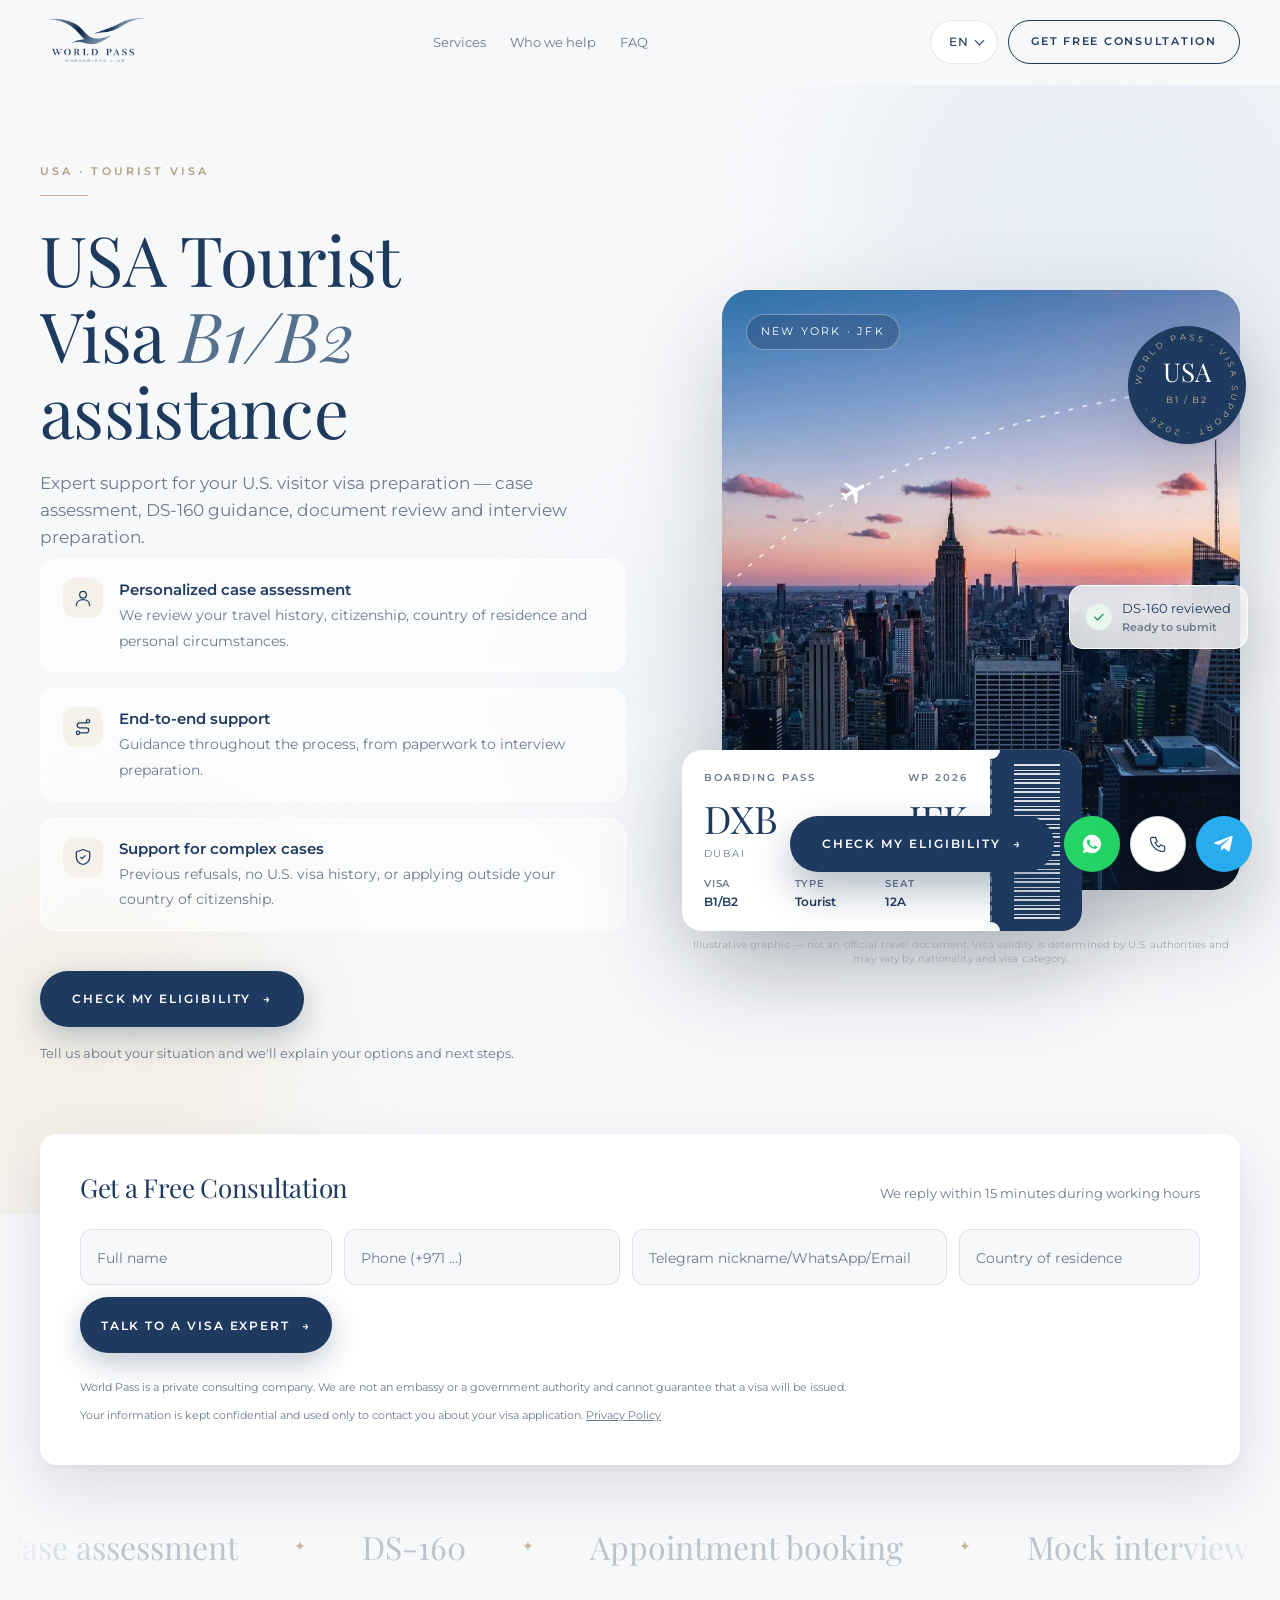
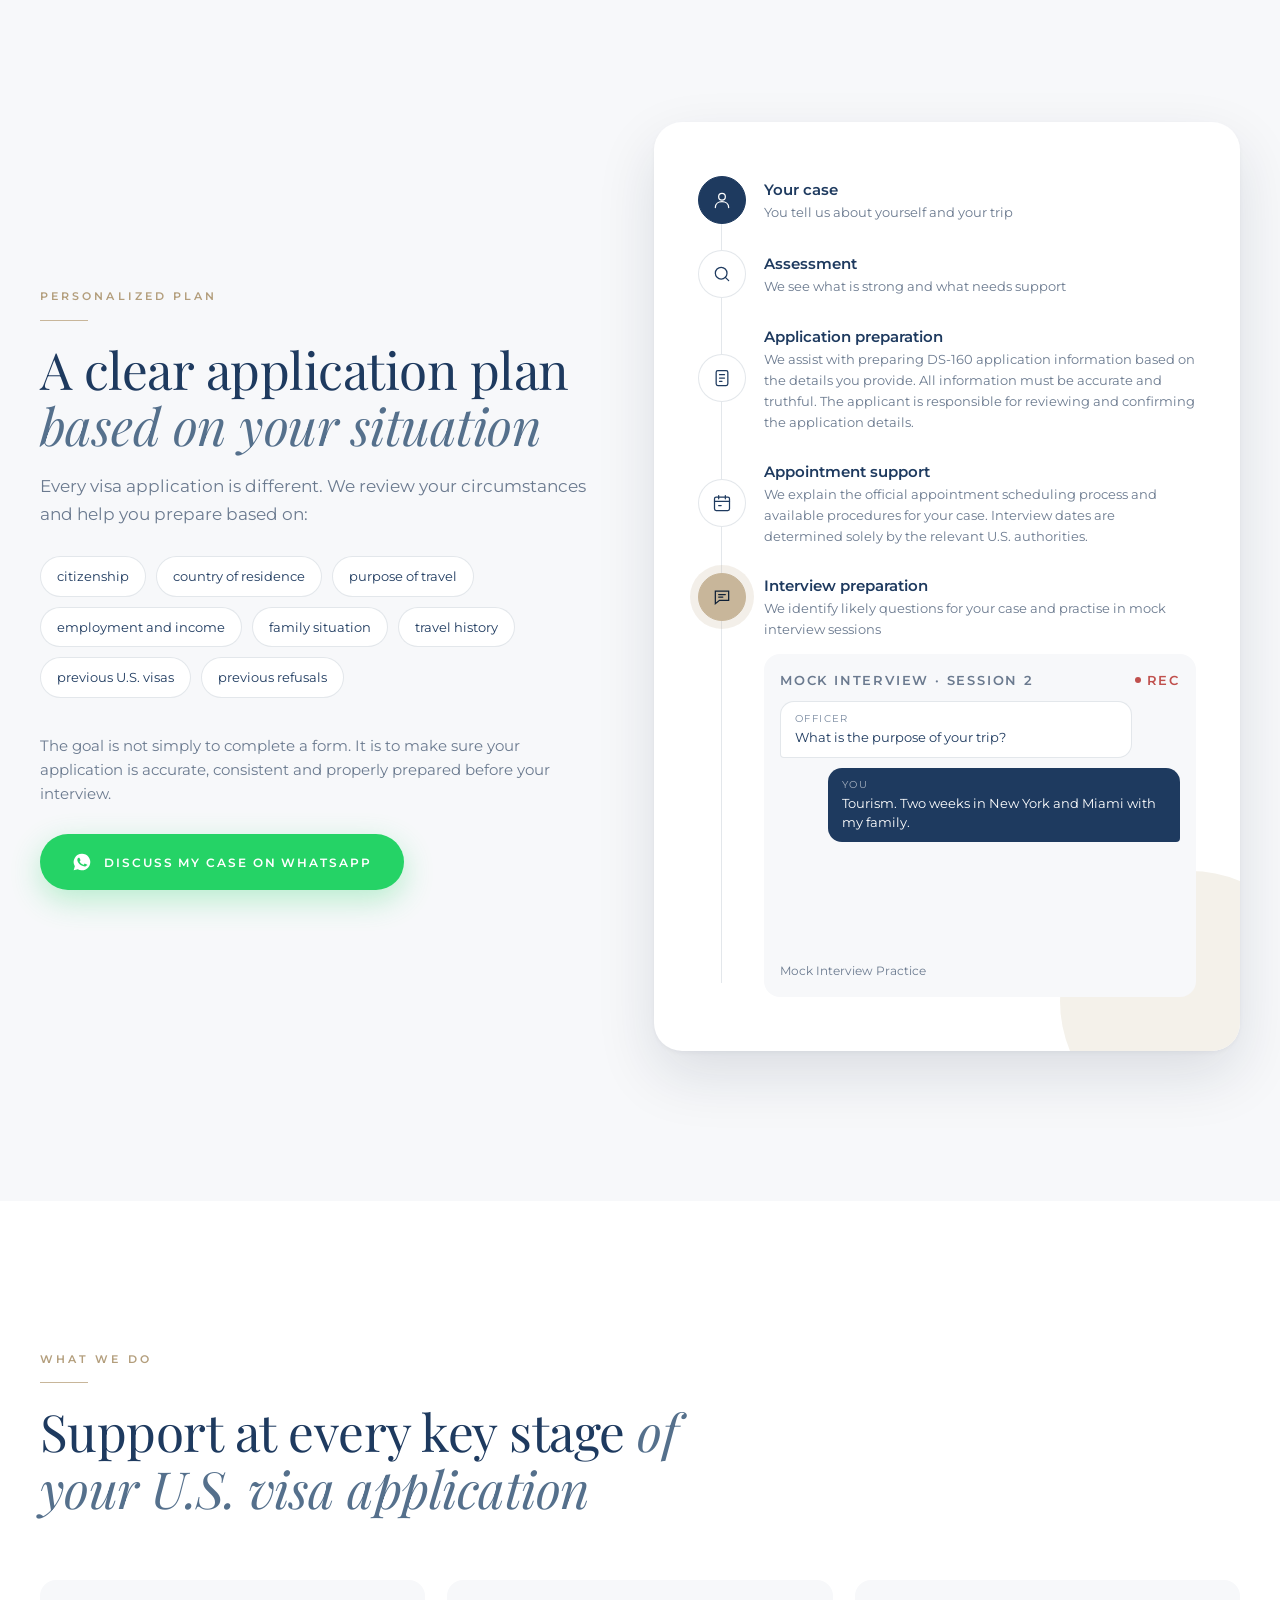
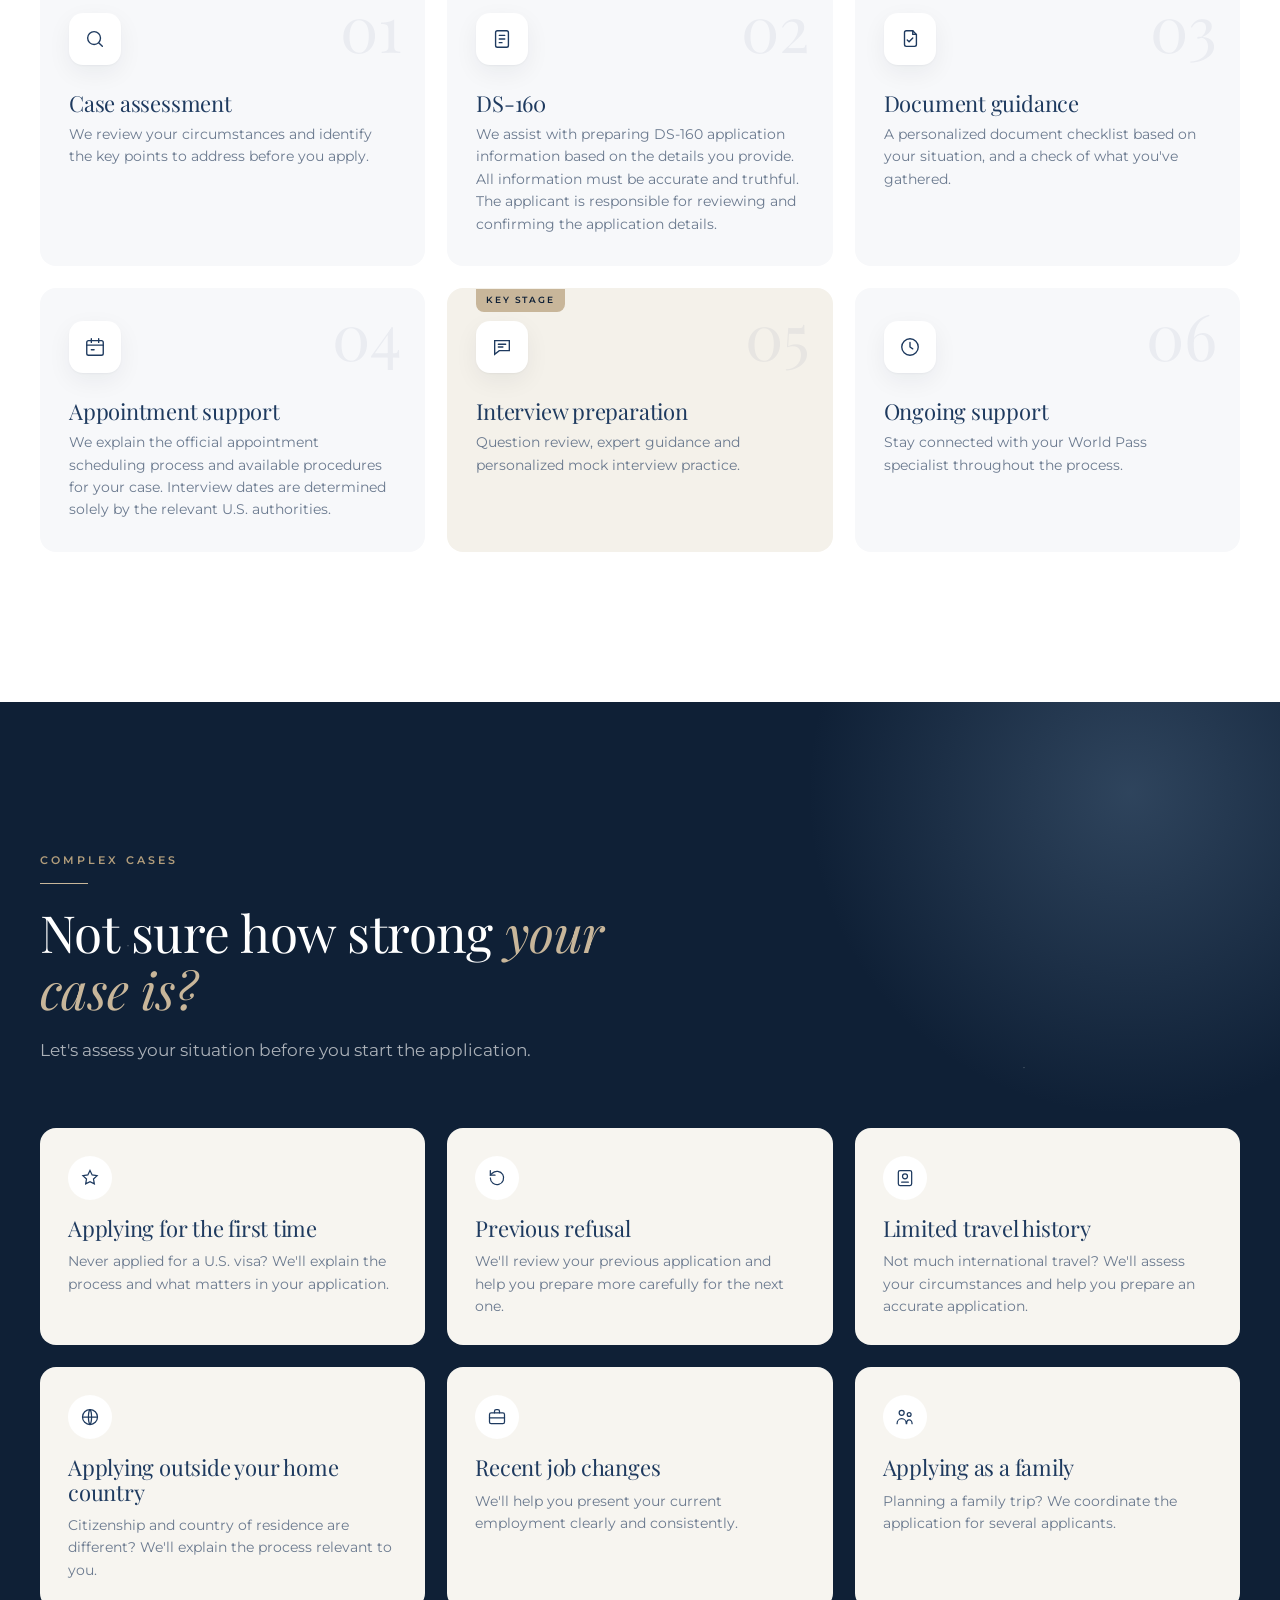
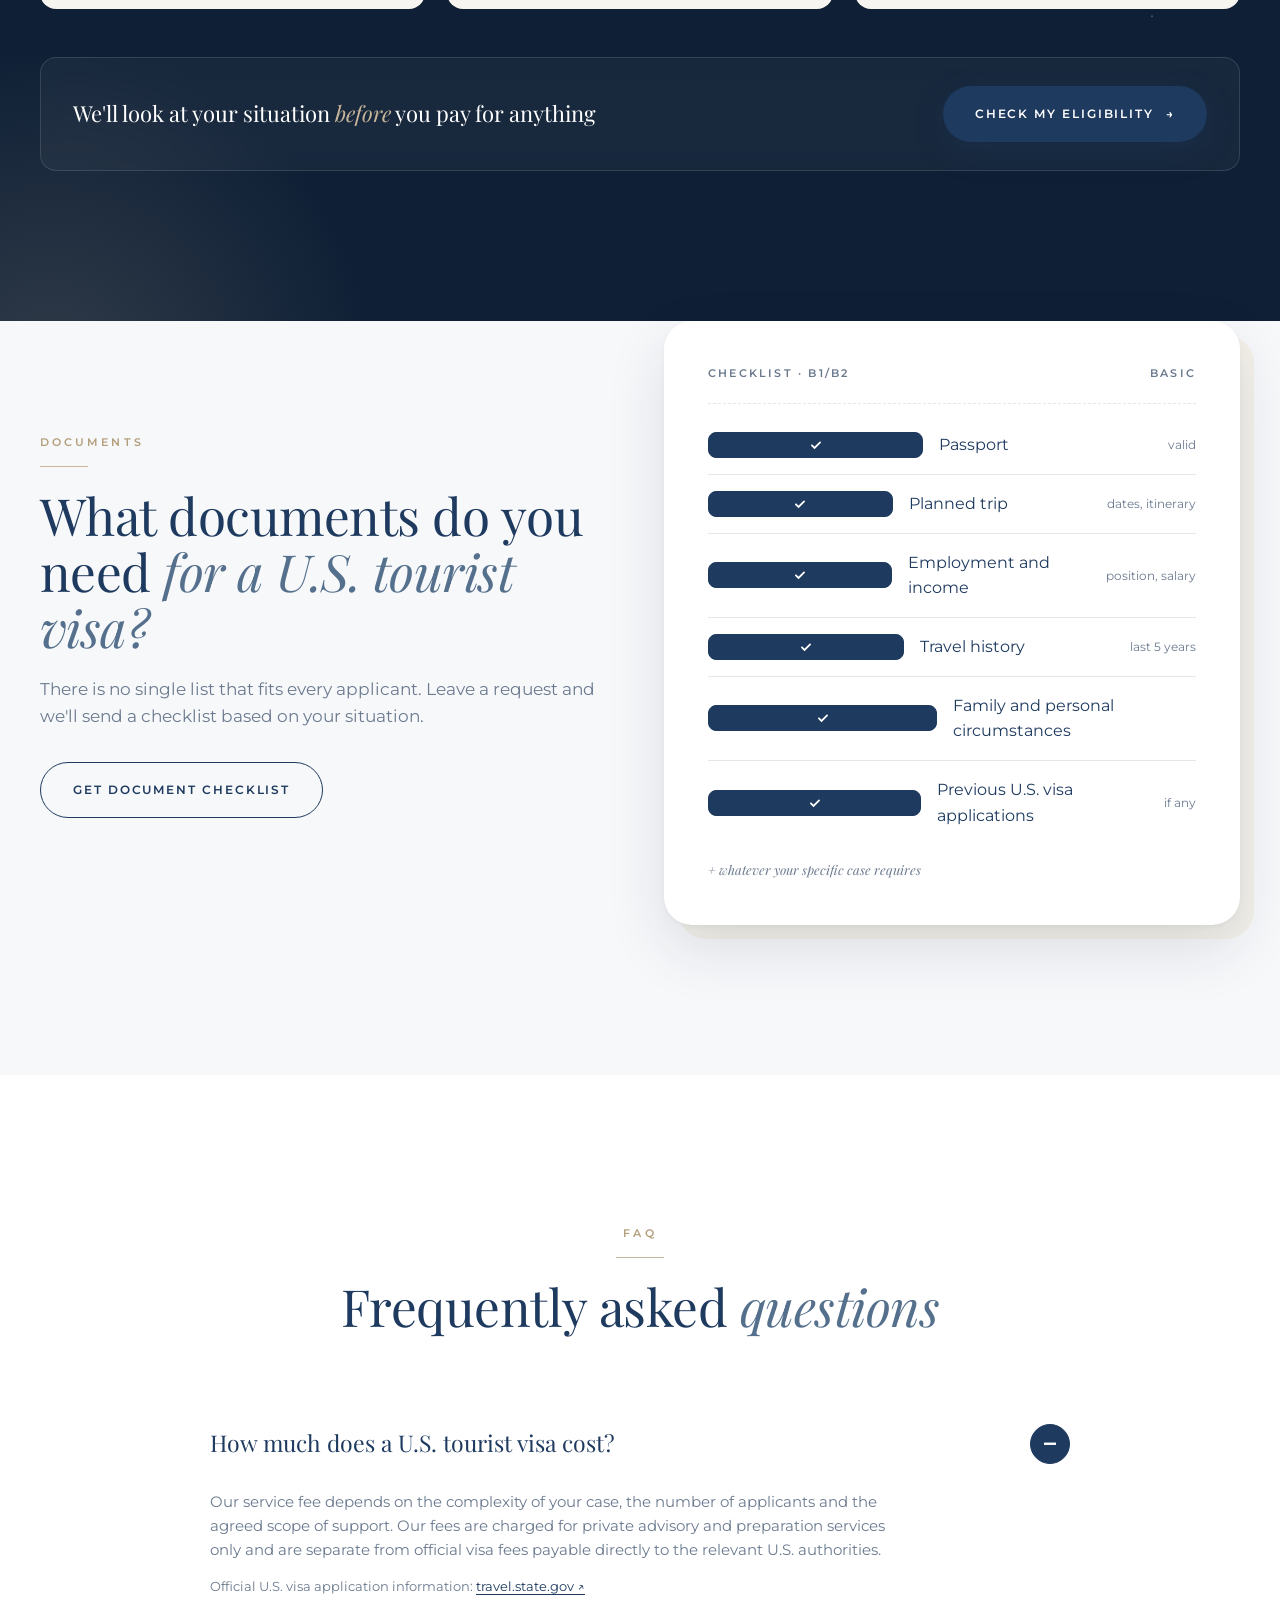
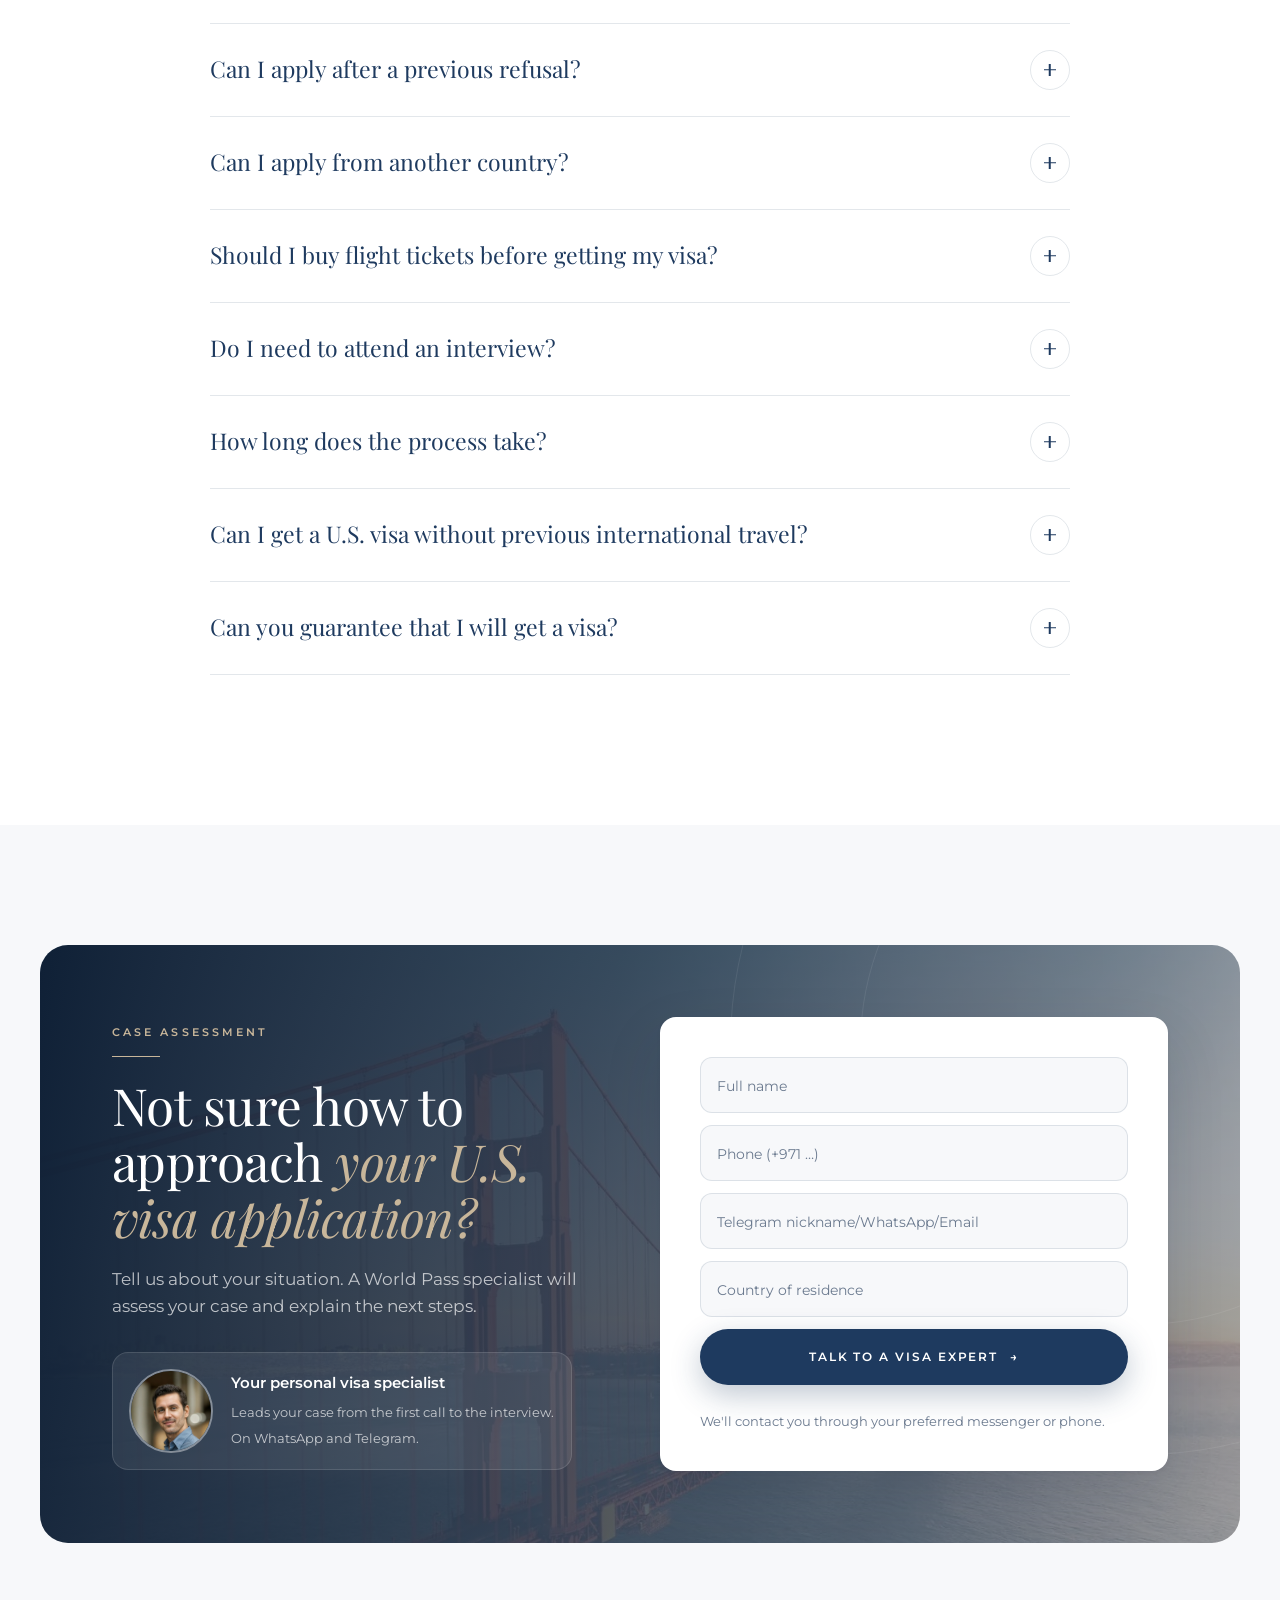
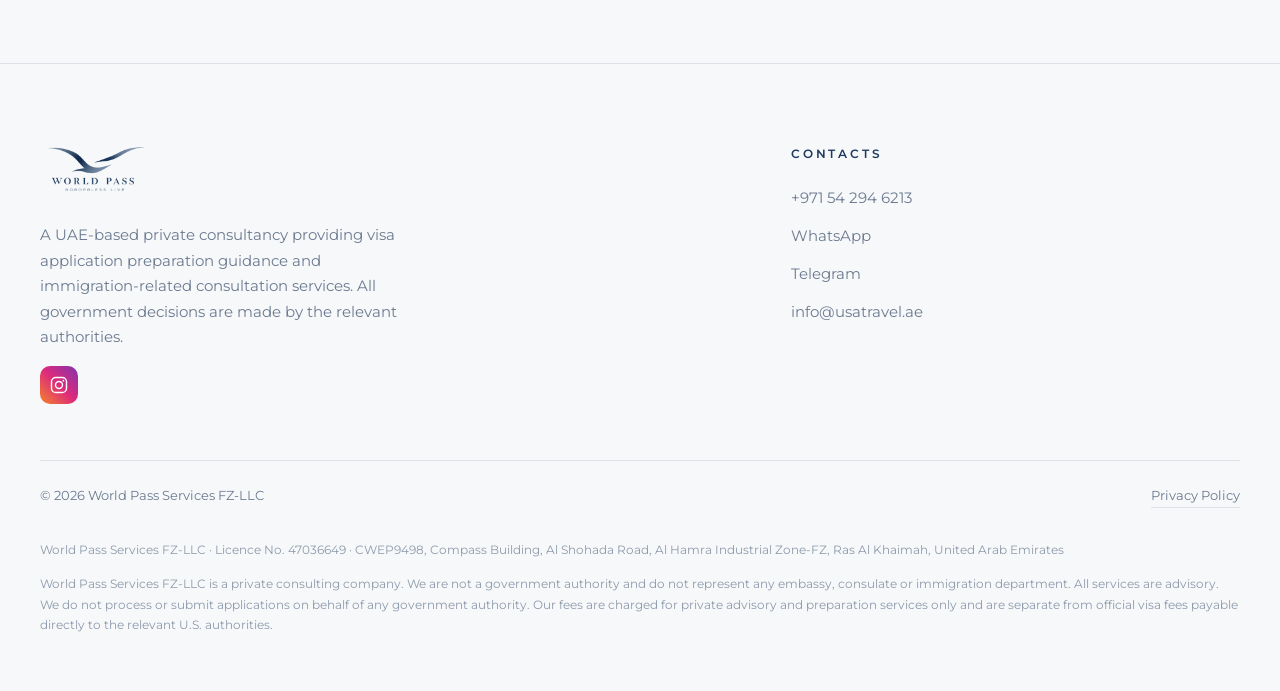
==== commit 3d0f4652: "Performance: move 5 inline base64 images out of HTML into WebP files (HTML 931→134 KB), lazy-load be" ====
--- a/deploy/index.html
+++ b/deploy/index.html
@@ -117,6 +117,7 @@
   ]
 }
 </script>
+<link rel="preload" as="image" href="hero.webp">
 <link rel="icon" type="image/png" sizes="32x32" href="favicon-32.png">
 <link rel="icon" type="image/png" sizes="192x192" href="favicon-192.png">
 <link rel="apple-touch-icon" sizes="180x180" href="apple-touch-icon.png">
@@ -989,7 +990,7 @@
 </div>
 <header class="header" id="header">
   <div class="container">
-    <a href="#top" class="logo" aria-label="World Pass"><img src="[data-uri]" alt="World Pass — Borderless Live" class="logo-img"></a>
+    <a href="#top" class="logo" aria-label="World Pass"><img src="logo.webp" alt="World Pass — Borderless Live" class="logo-img"></a>
     <nav class="nav">
       <a href="#services" data-i18n="nav.services">Services</a>
       <a href="#cases" data-i18n="nav.cases">Who we help</a>
@@ -1031,7 +1032,7 @@
 
     <div class="visual enter h-visual" style="animation-delay:.3s" id="visual">
       <div class="layer sky" data-depth="10">
-        <img class="photo-bg" src="[data-uri]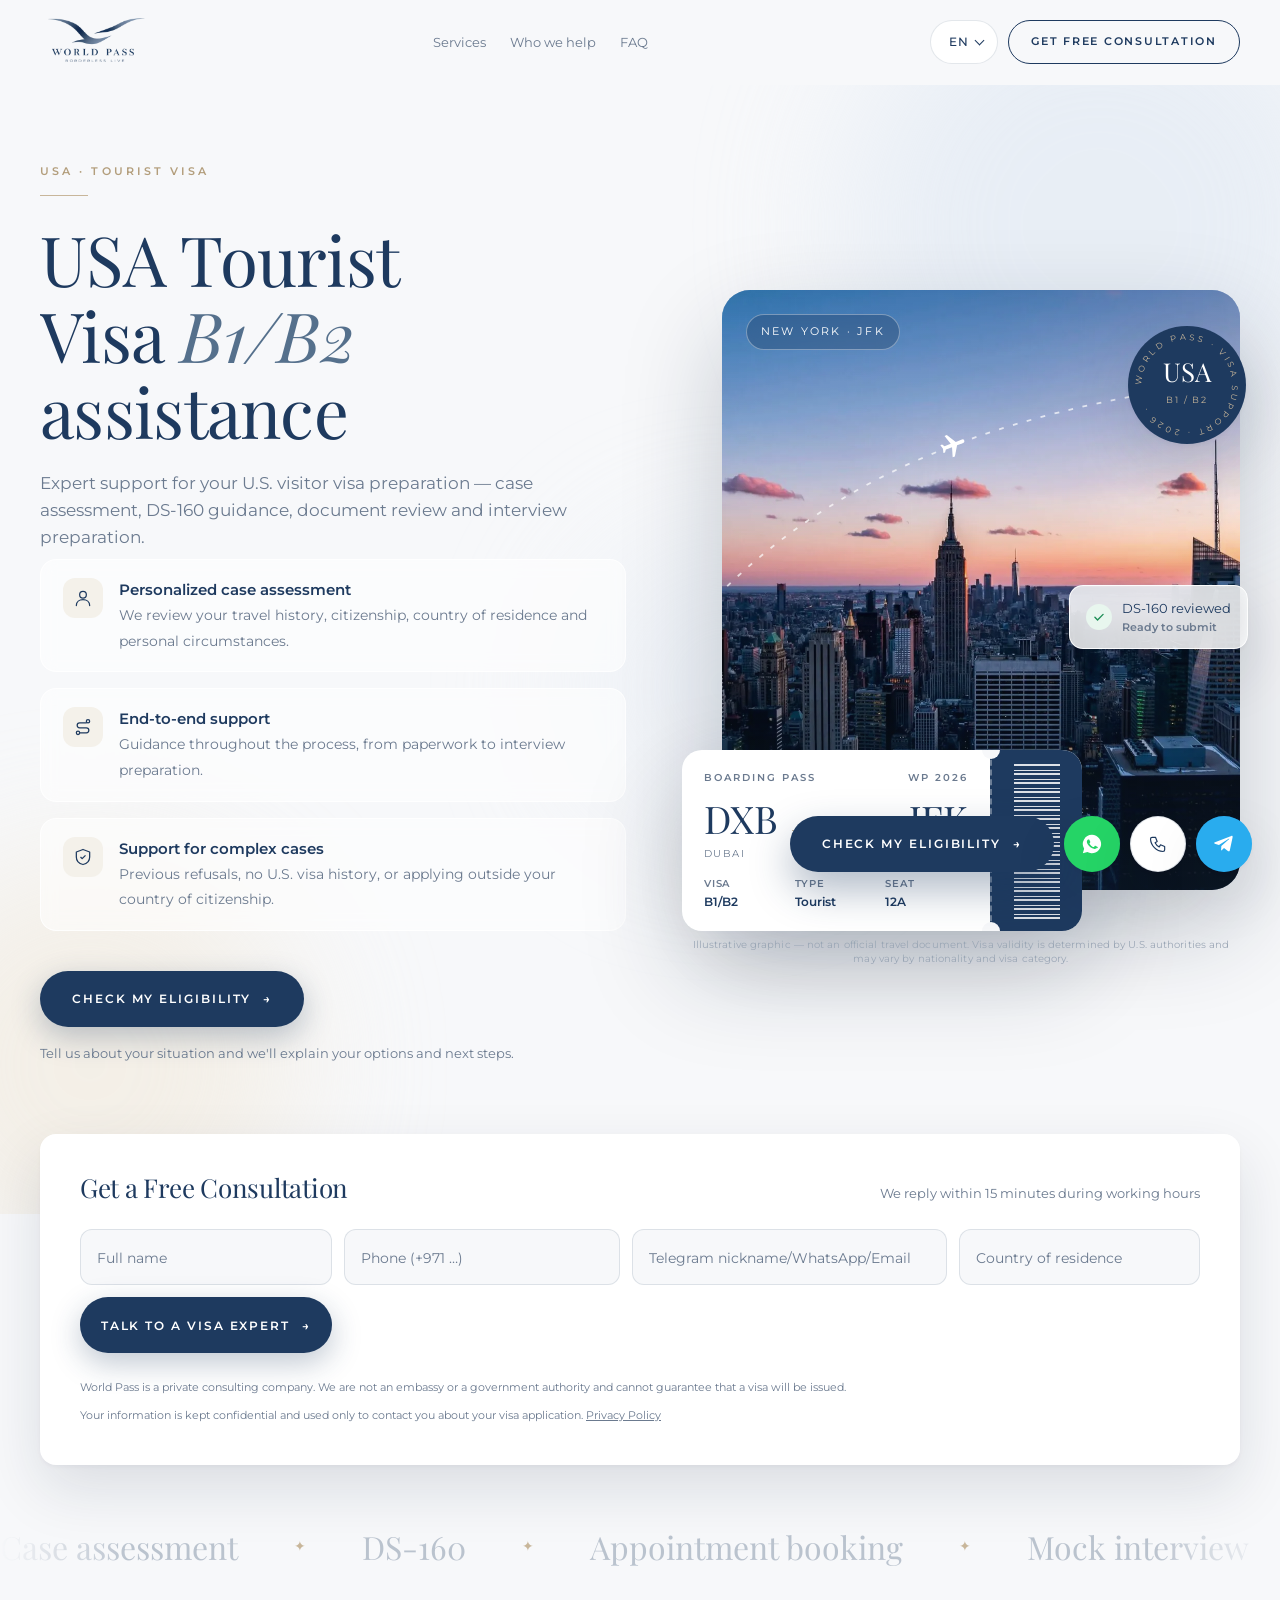
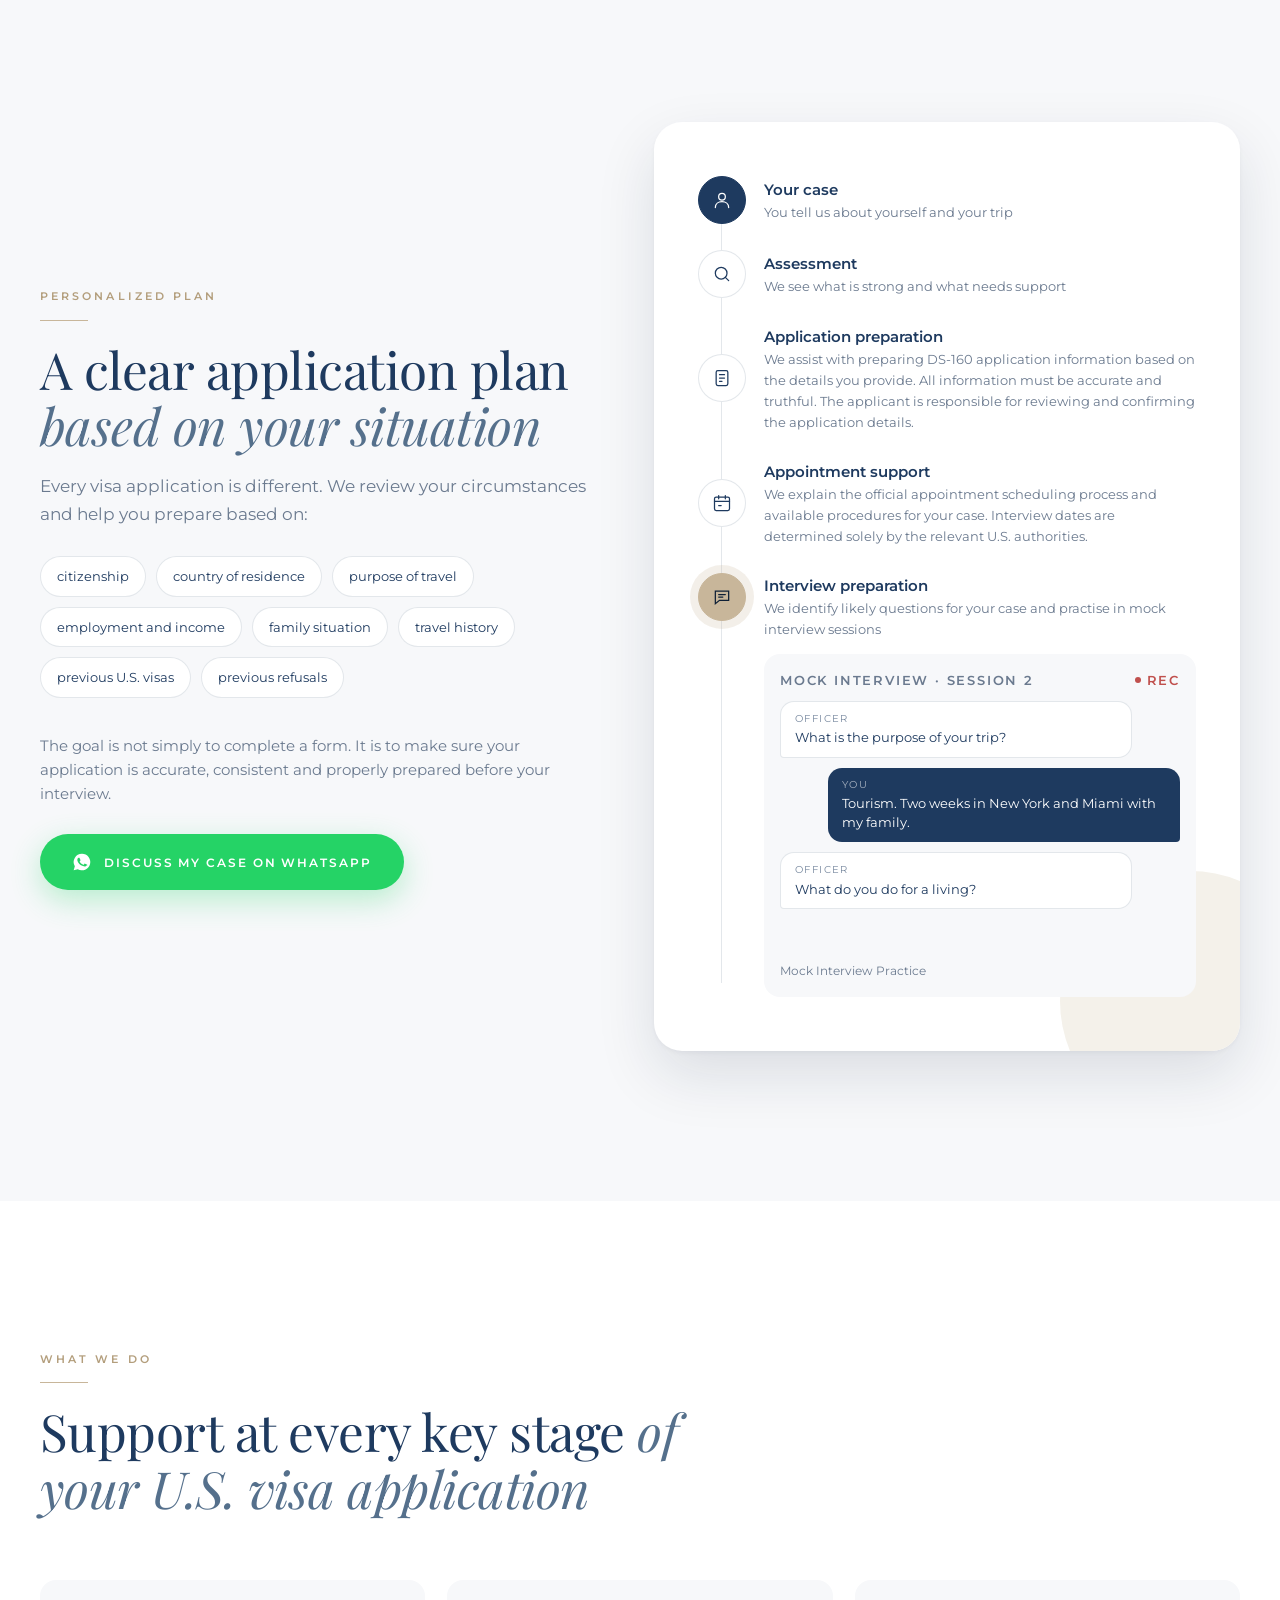
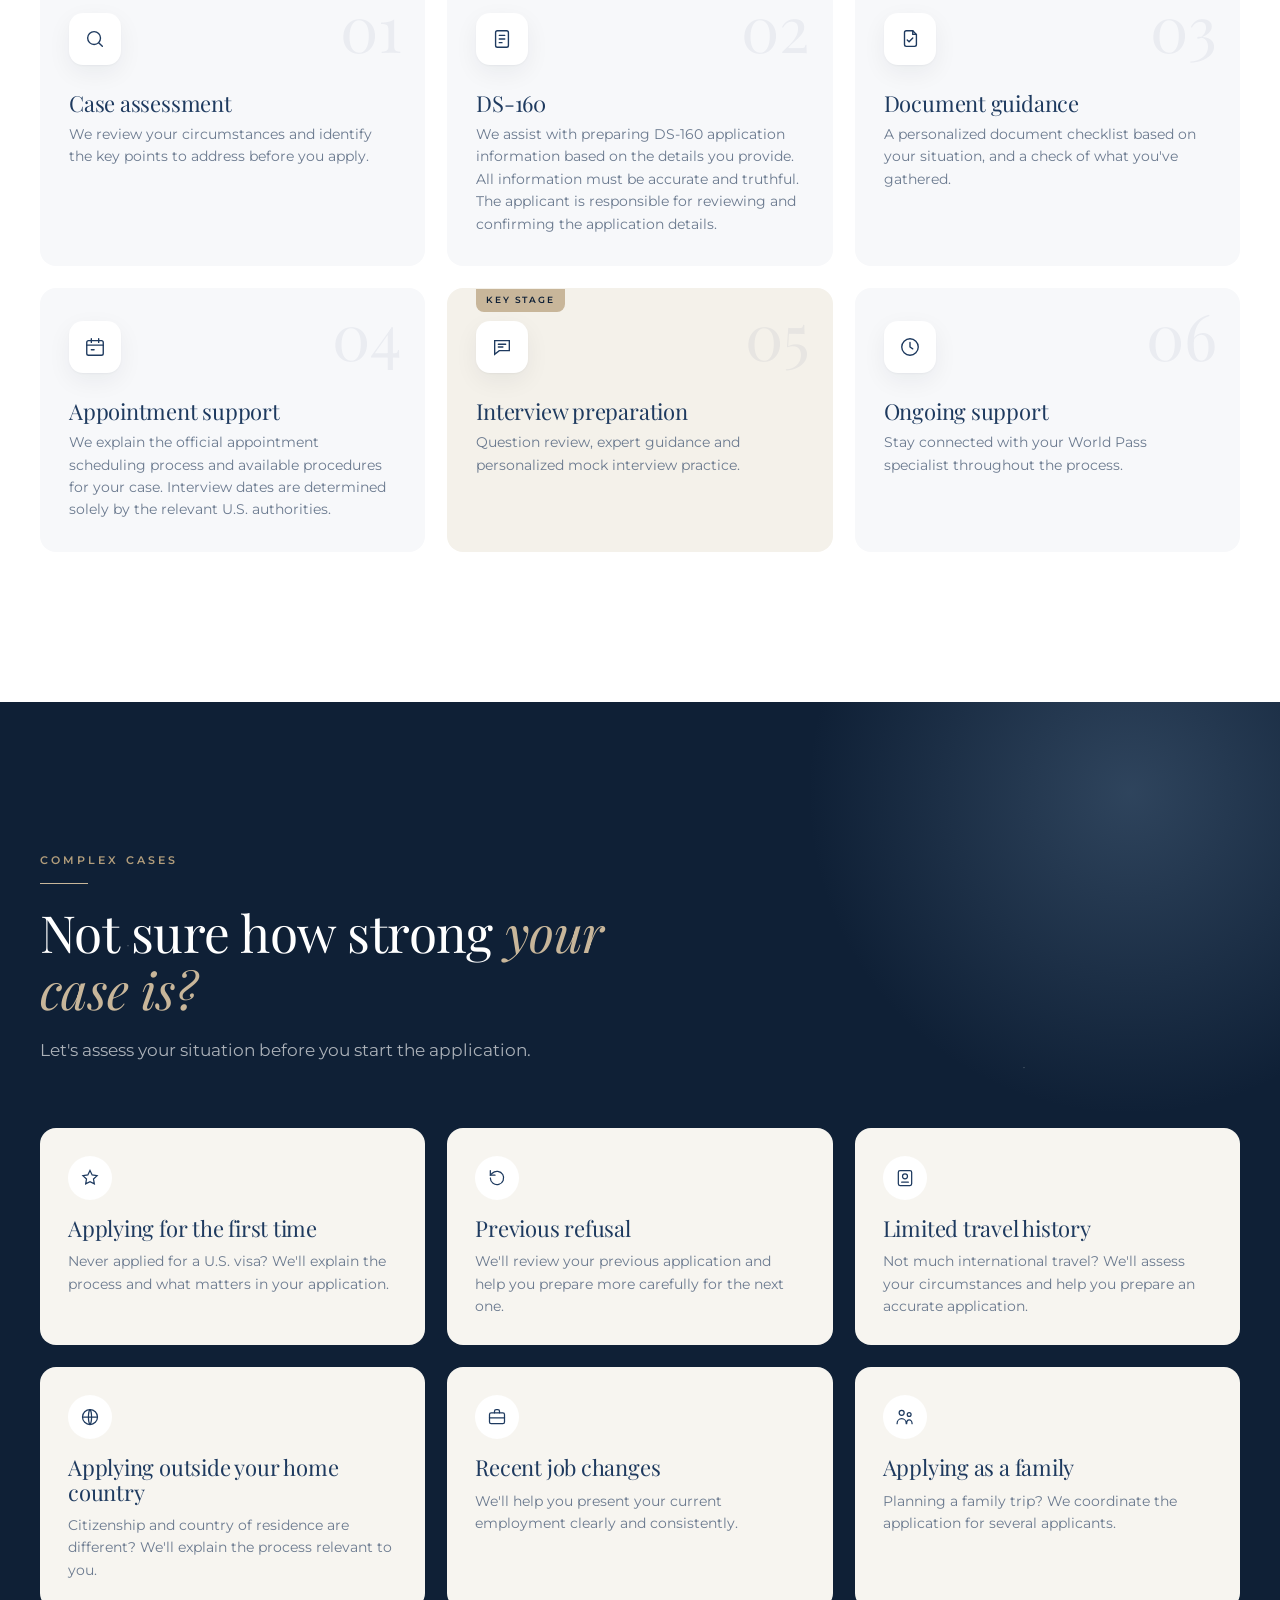
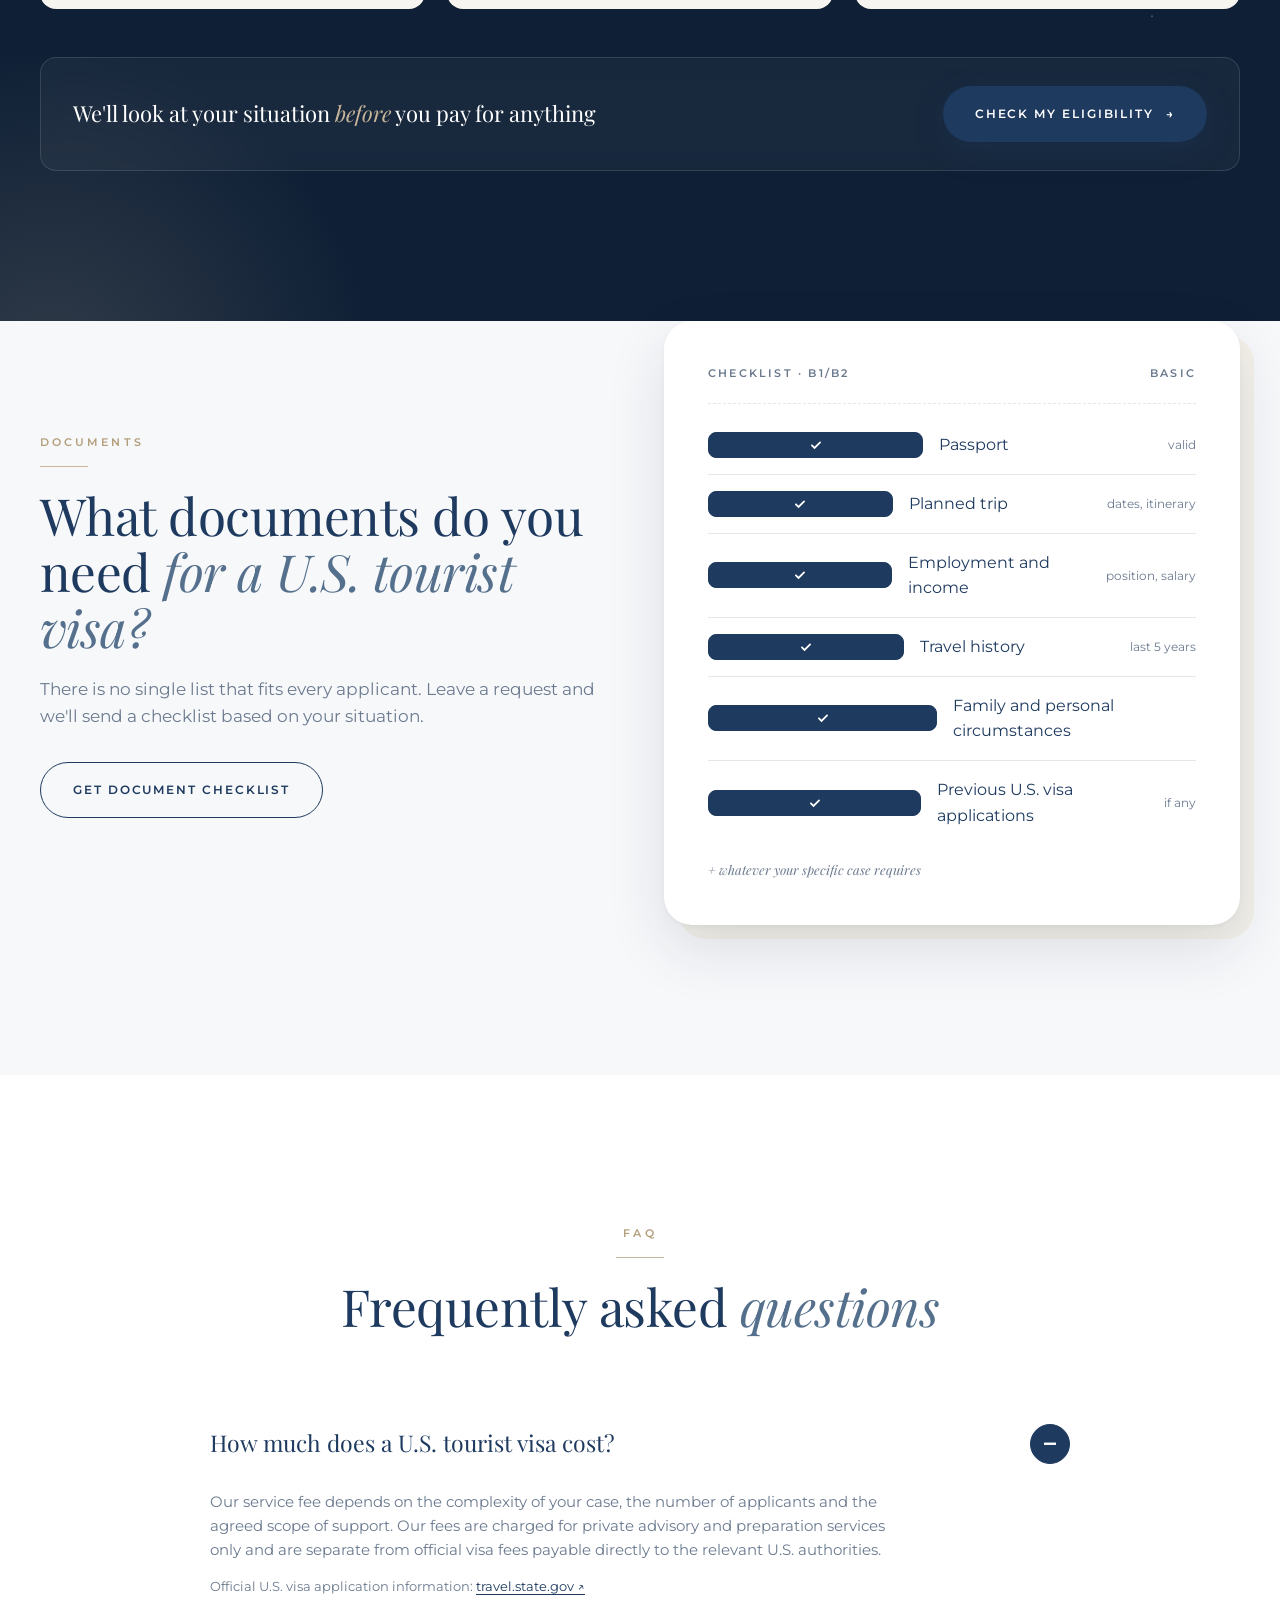
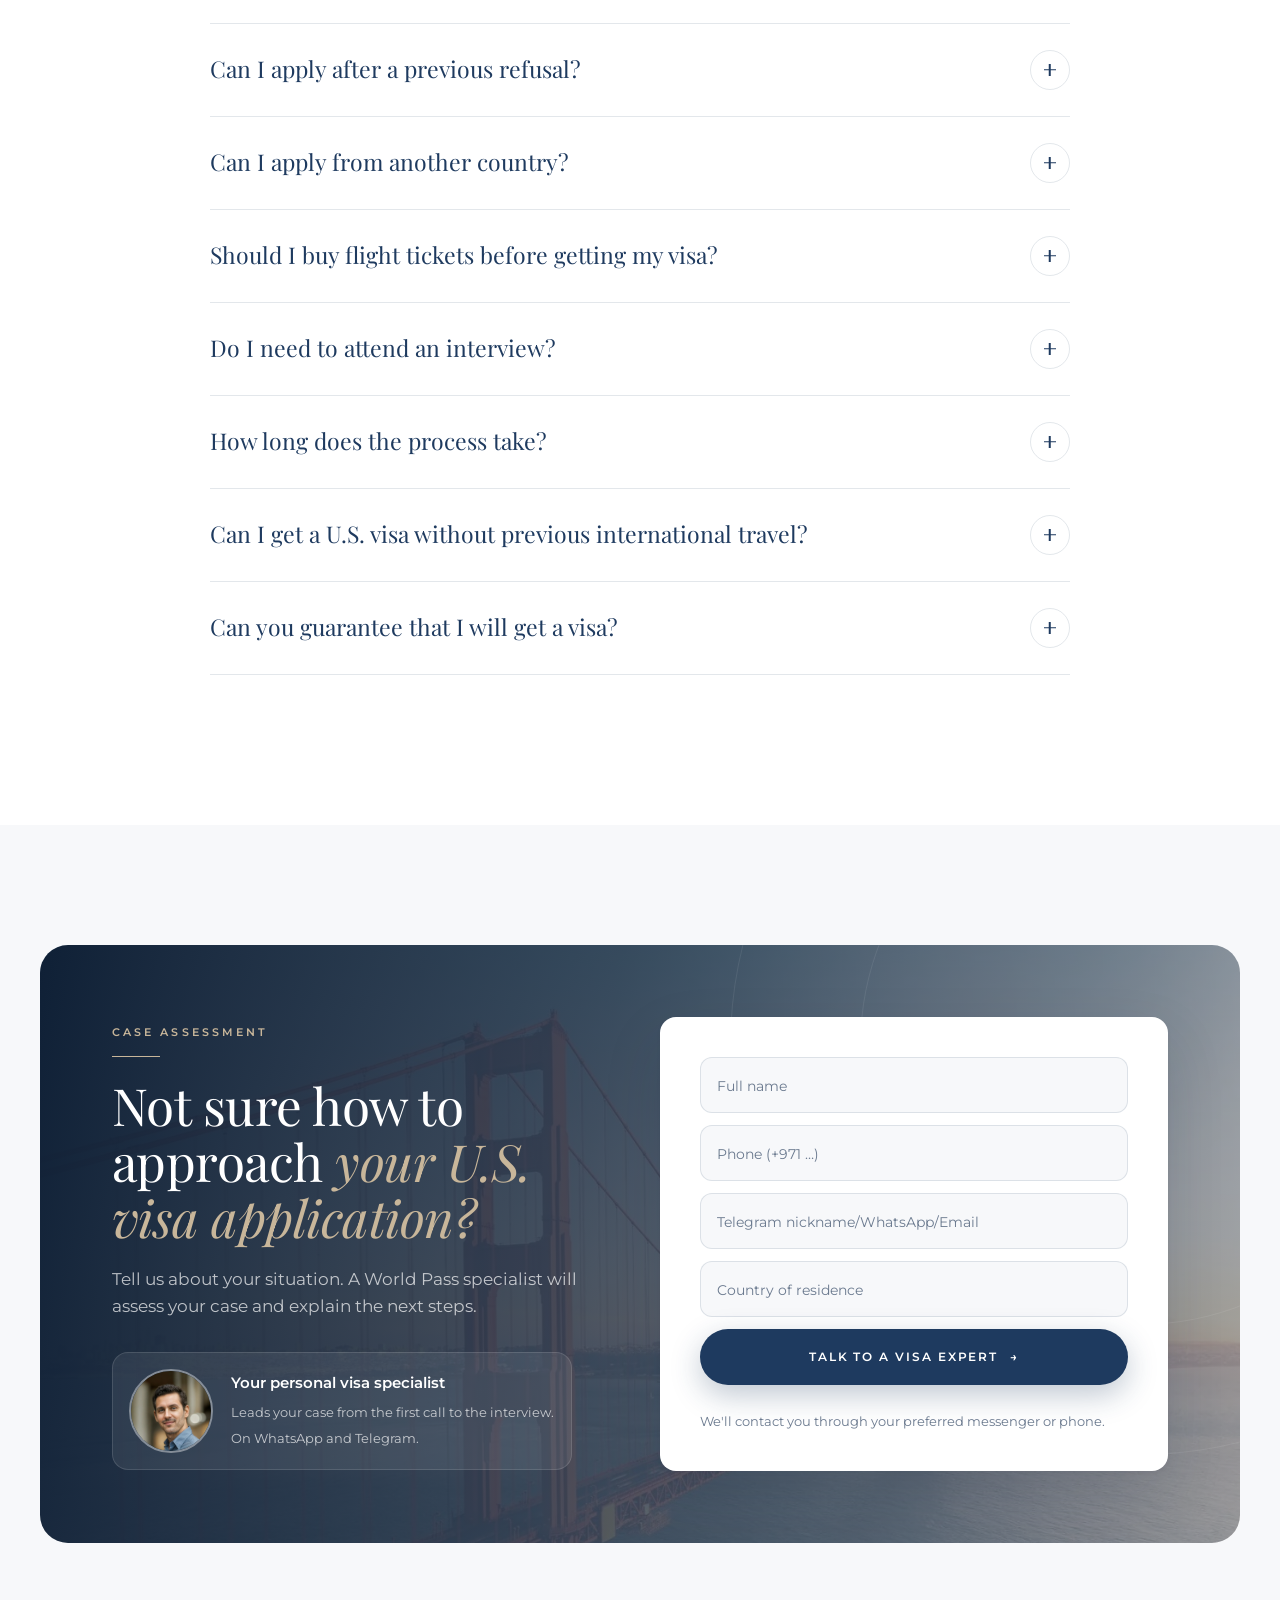
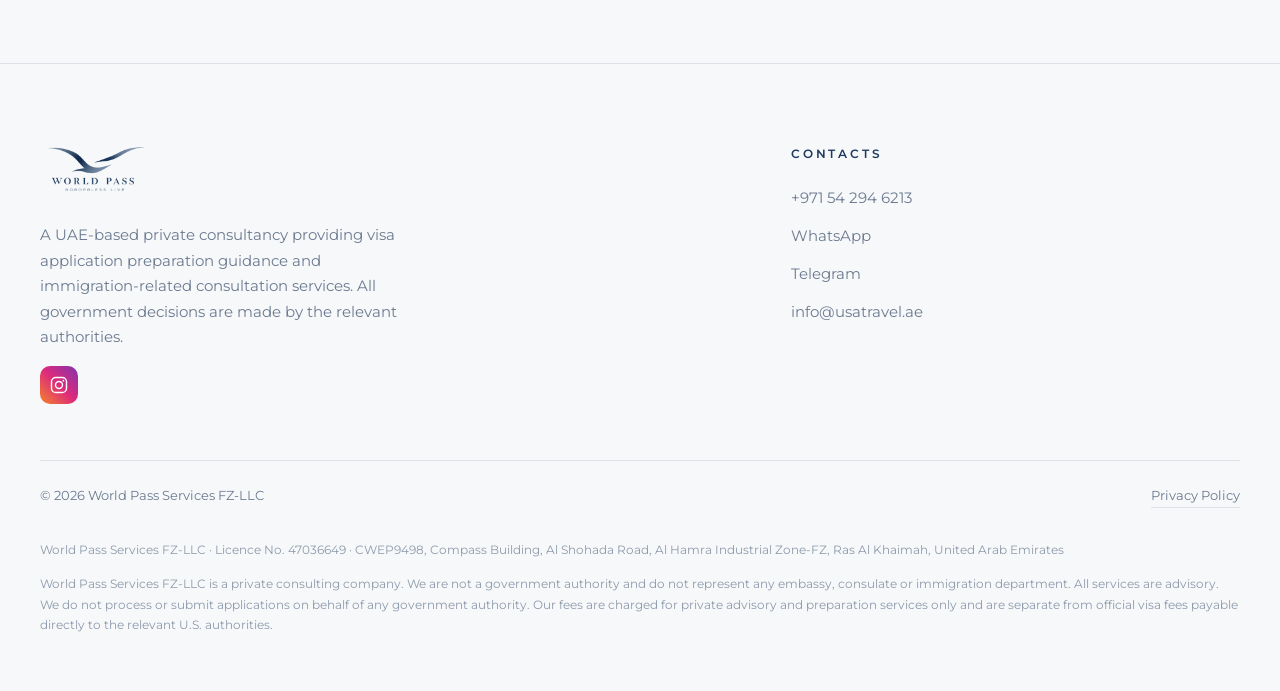
==== commit c72ef001: "Performance: defer Meta Pixel load until first interaction or 3s timeout (keeps PageView + Lead, unb" ====
--- a/deploy/index.html
+++ b/deploy/index.html
@@ -927,6 +927,7 @@
 </script>
 <!-- Meta Pixel Code -->
 <script>
+(function(){var _l=false;function _fbpix(){if(_l)return;_l=true;
 !function(f,b,e,v,n,t,s)
 {if(f.fbq)return;n=f.fbq=function(){n.callMethod?
 n.callMethod.apply(n,arguments):n.queue.push(arguments)};
@@ -937,6 +938,7 @@
 'https://connect.facebook.net/en_US/fbevents.js');
 fbq('init', '1650249800088302');
 fbq('track', 'PageView');
+}var _e=['scroll','pointerdown','keydown','touchstart','mousemove'];function _t(){_e.forEach(function(x){removeEventListener(x,_t)});_fbpix();}_e.forEach(function(x){addEventListener(x,_t,{passive:true})});setTimeout(_fbpix,3000);})();
 </script>
 <noscript><img height="1" width="1" style="display:none"
 src="https://www.facebook.com/tr?id=1650249800088302&ev=PageView&noscript=1"
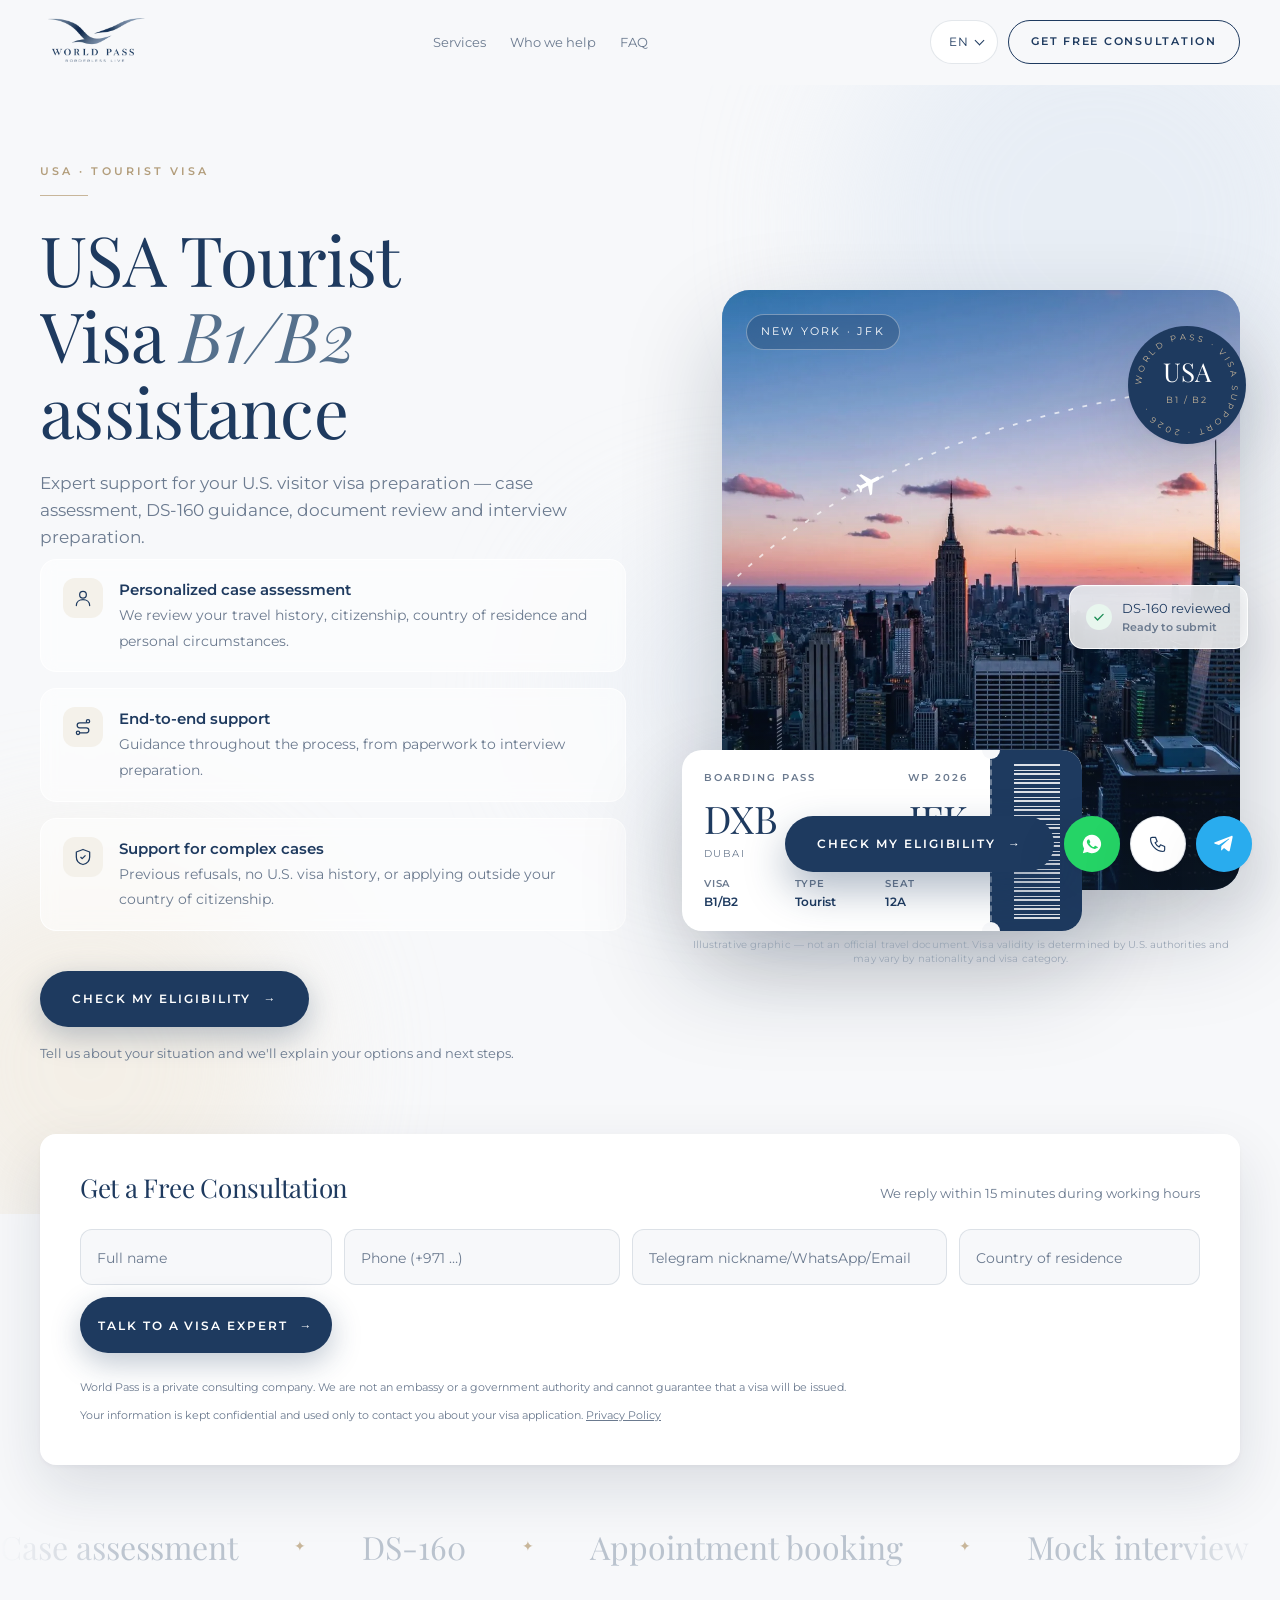
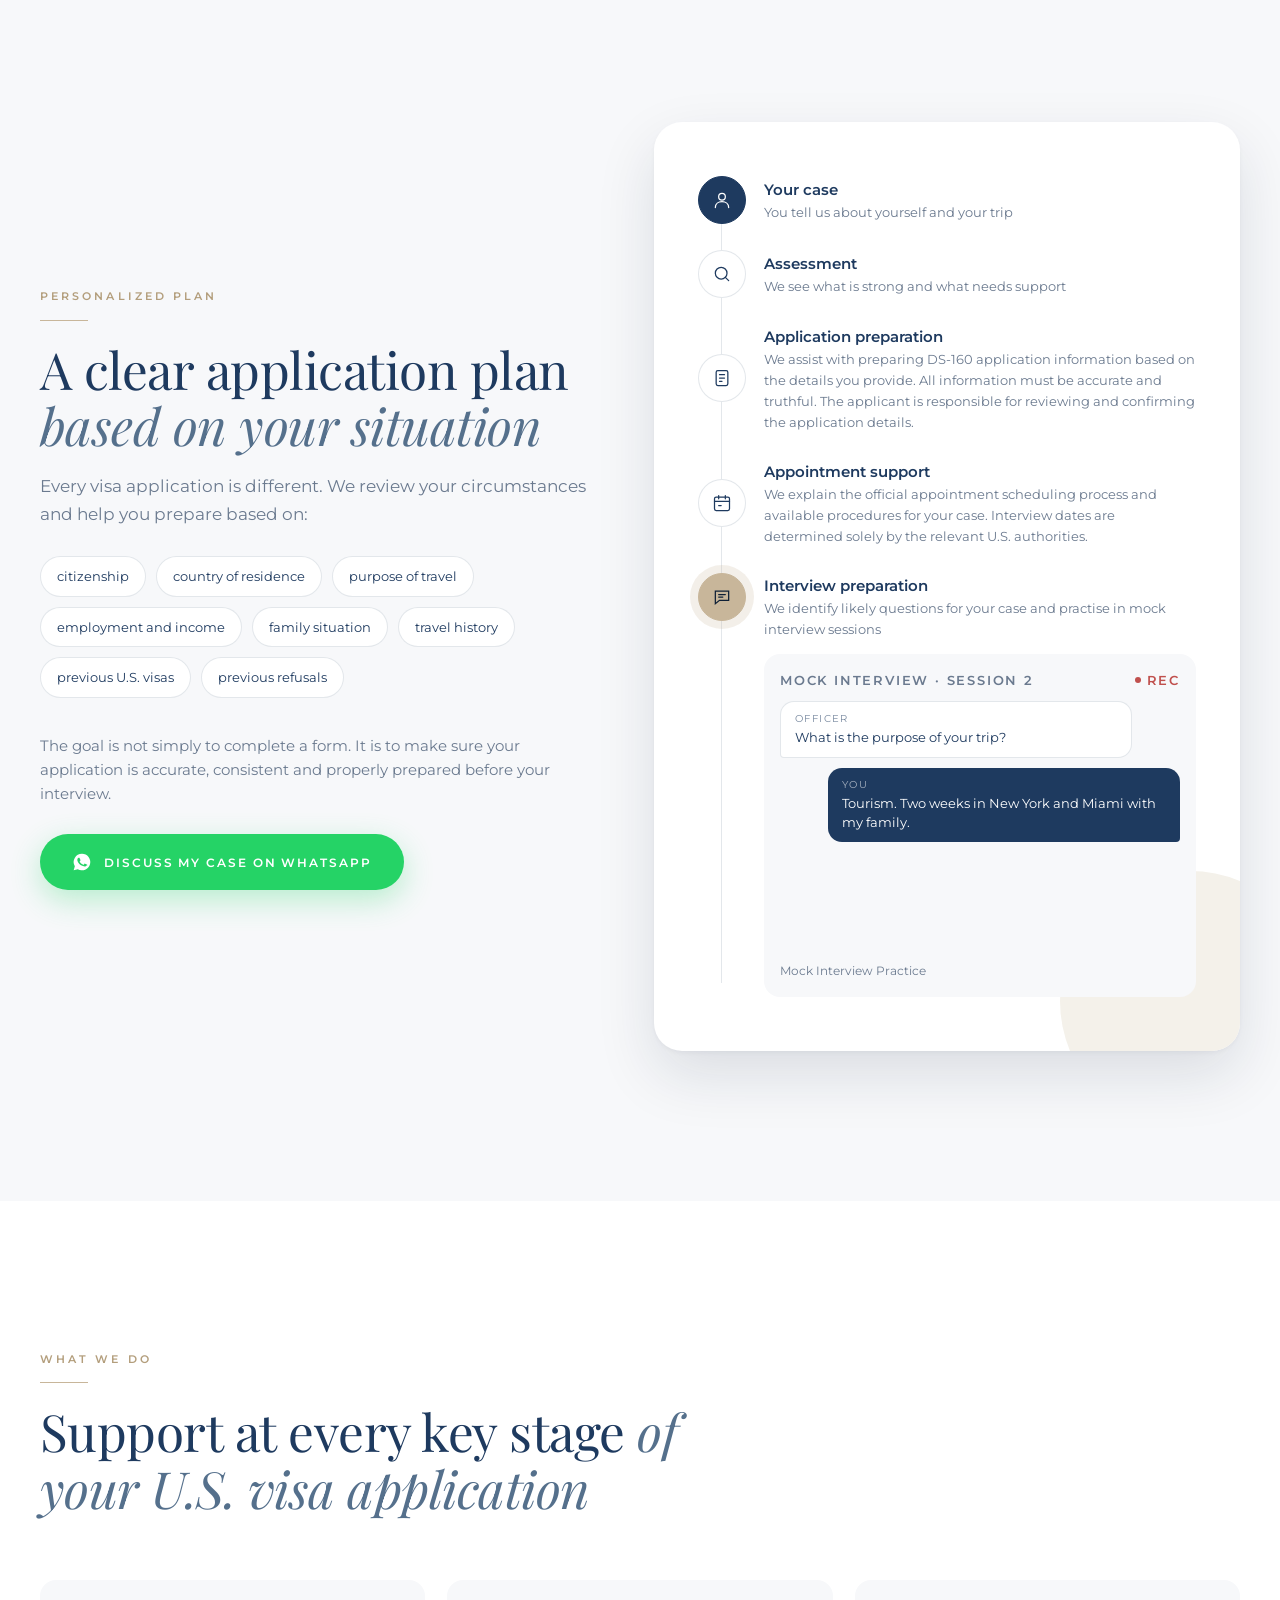
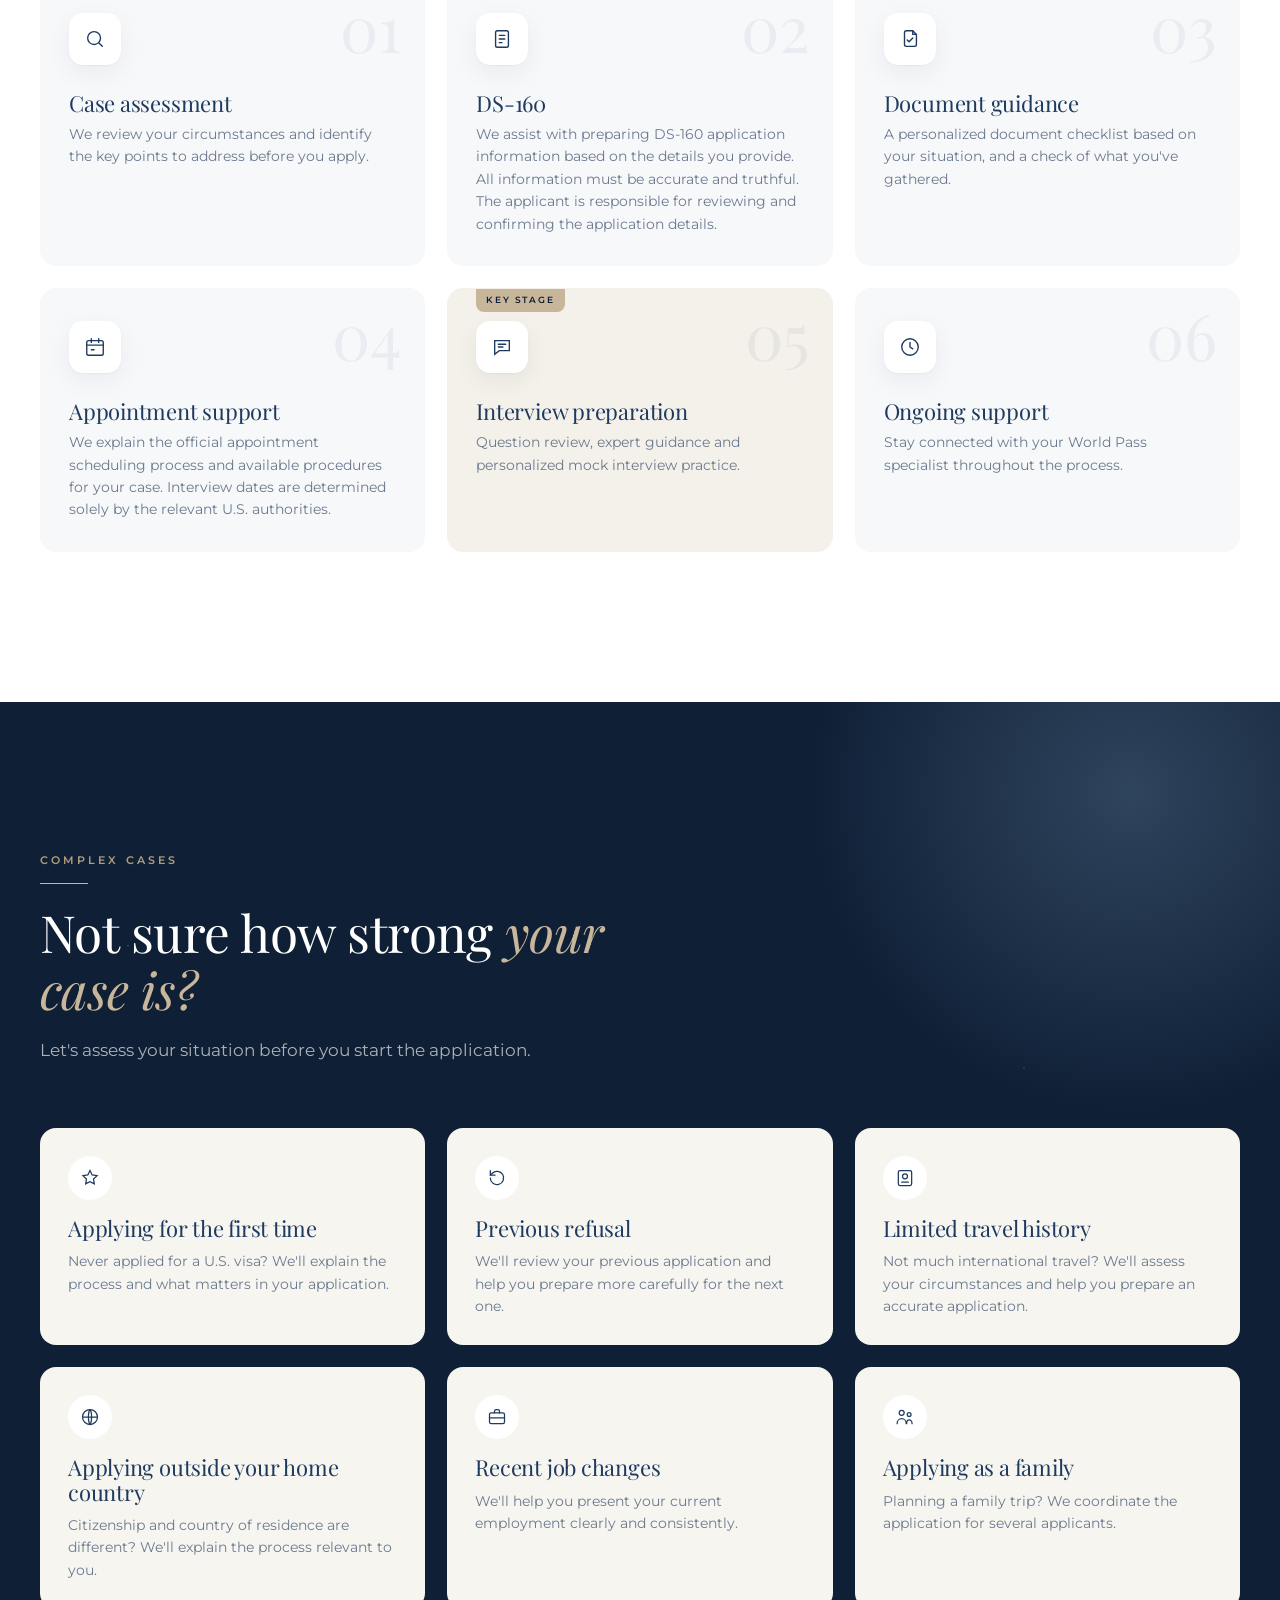
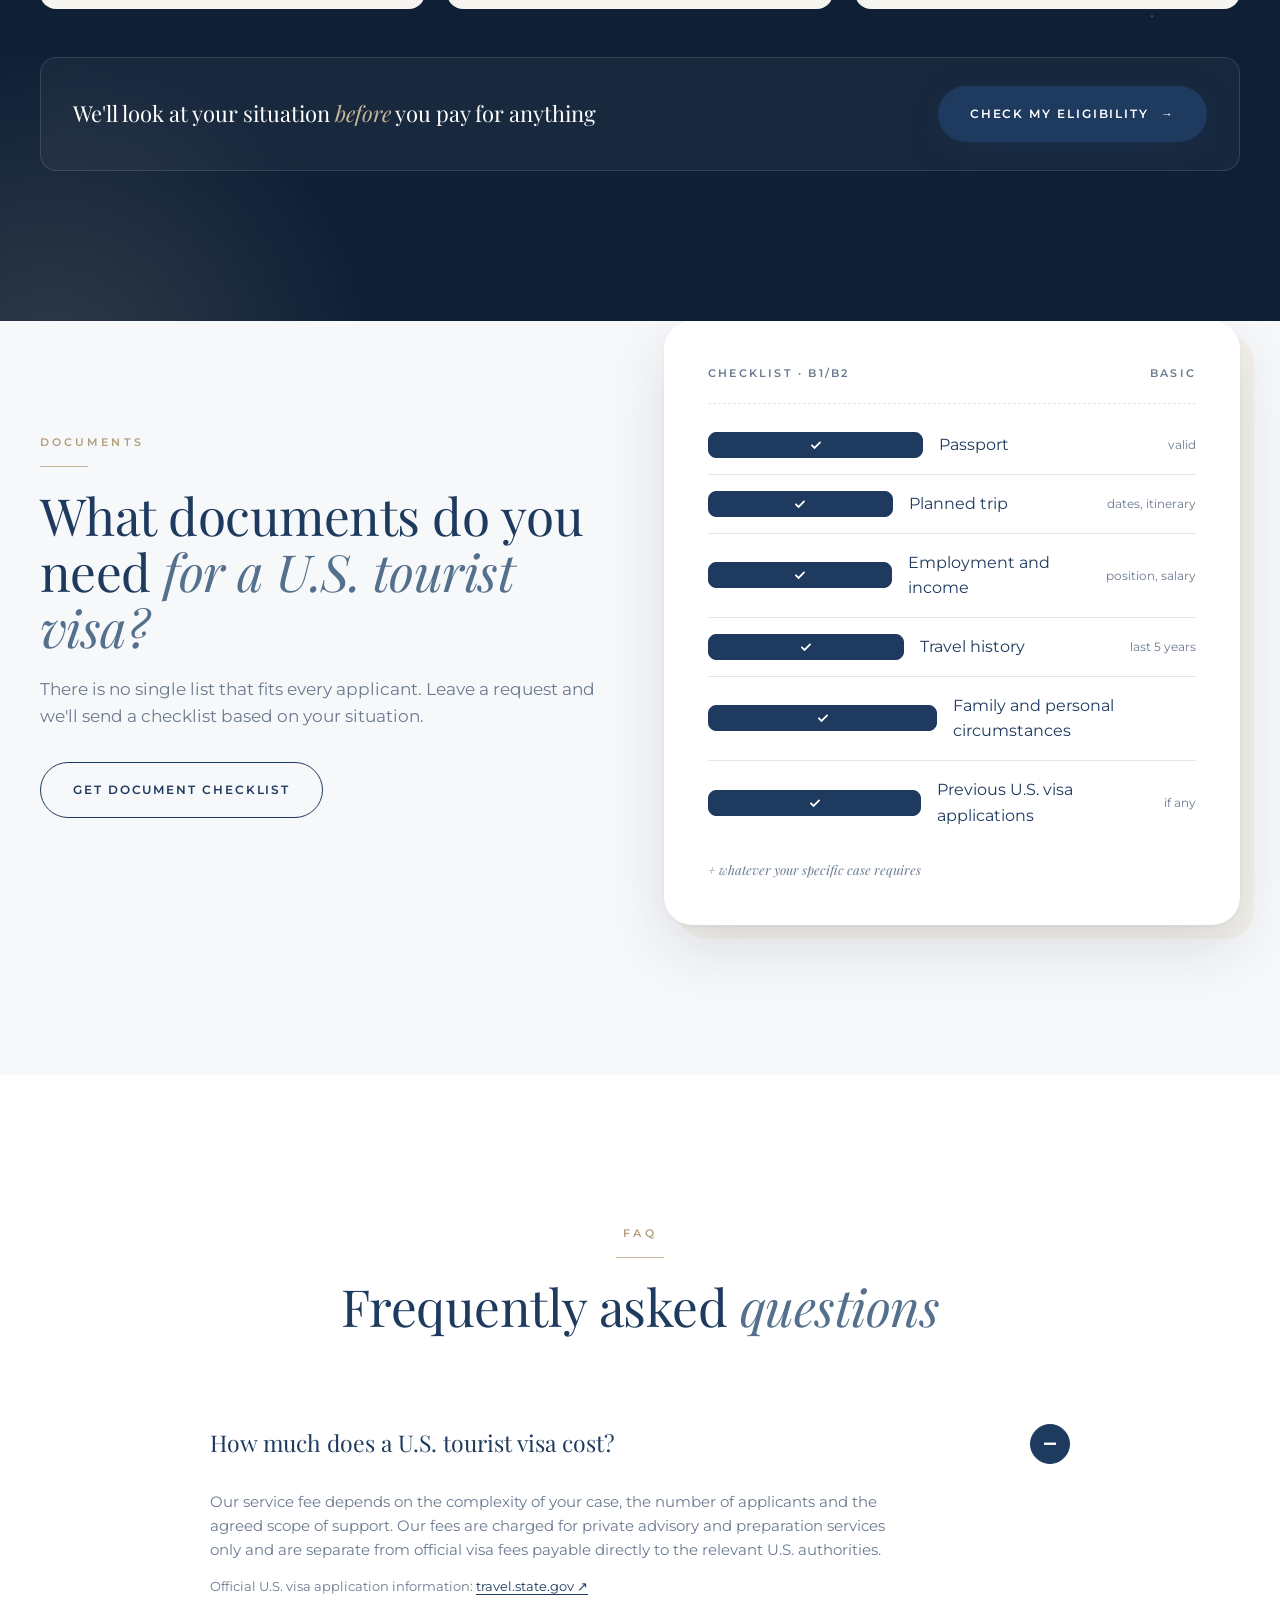
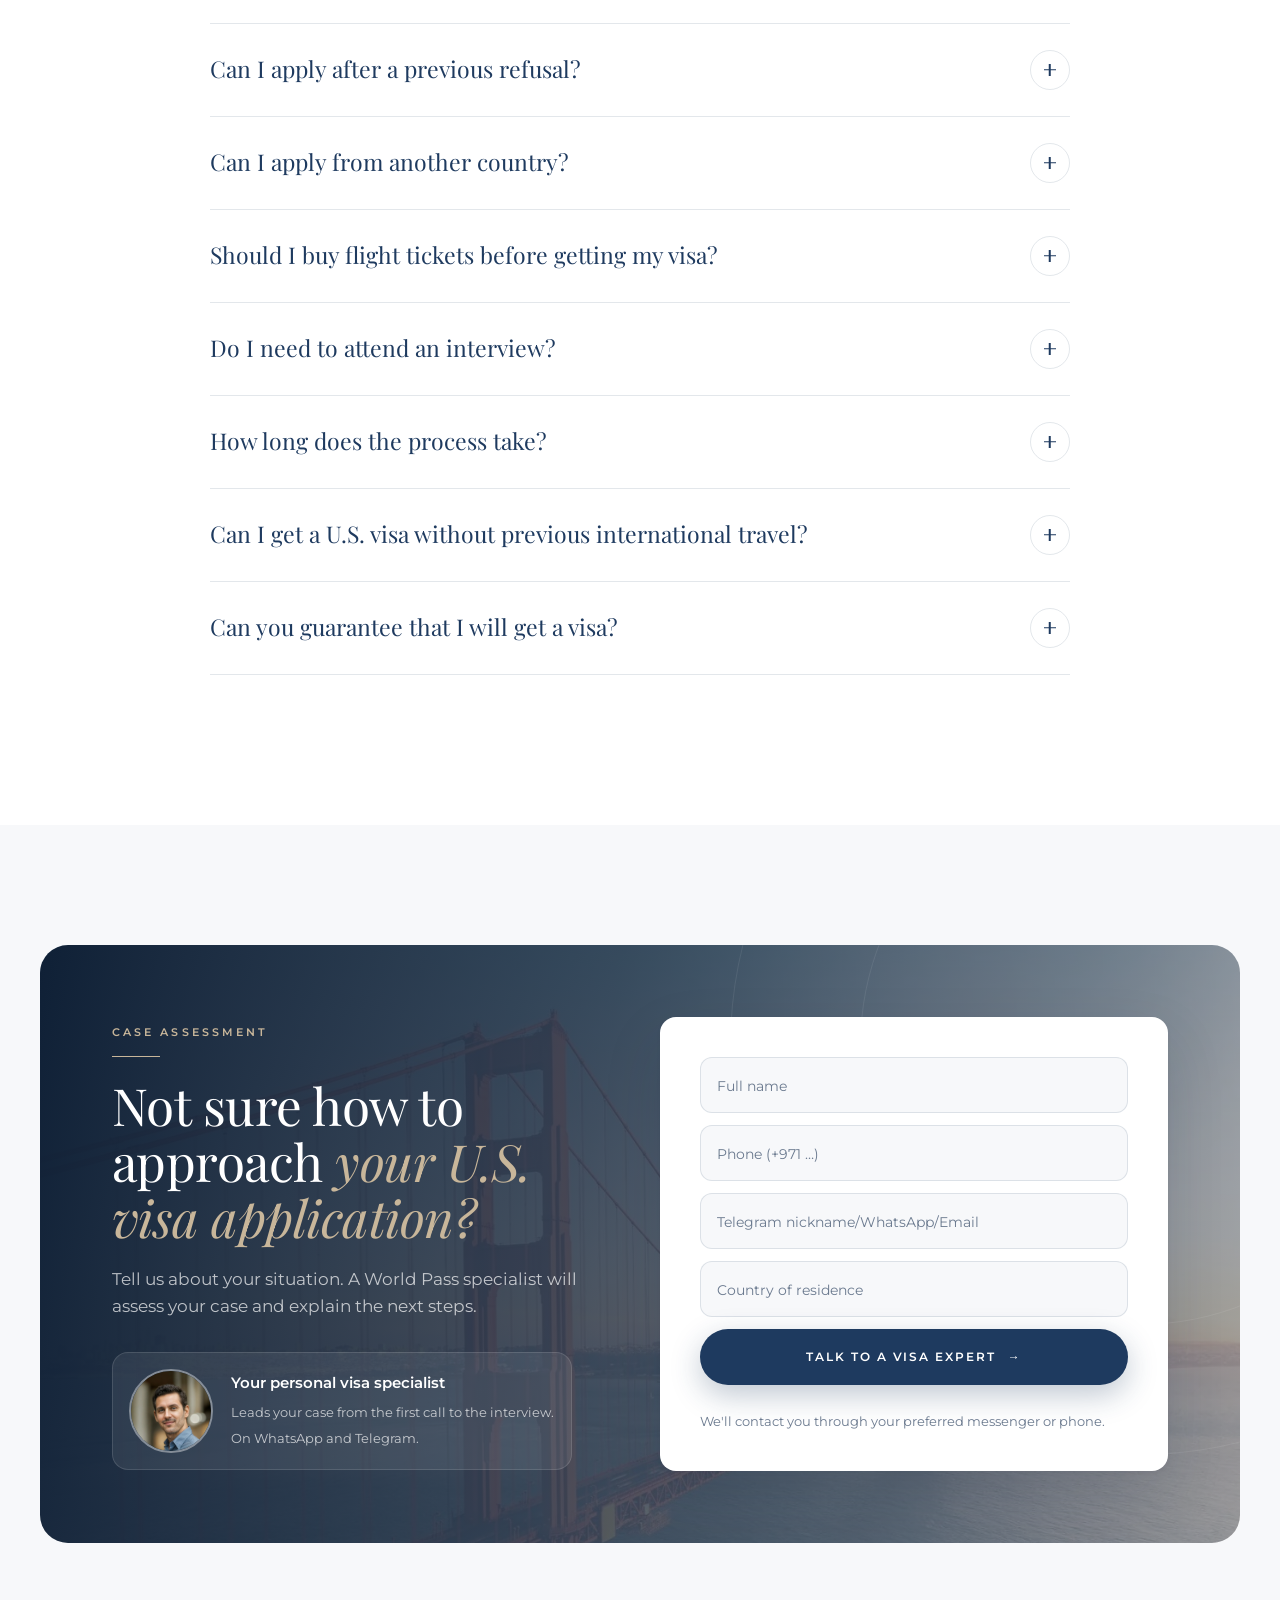
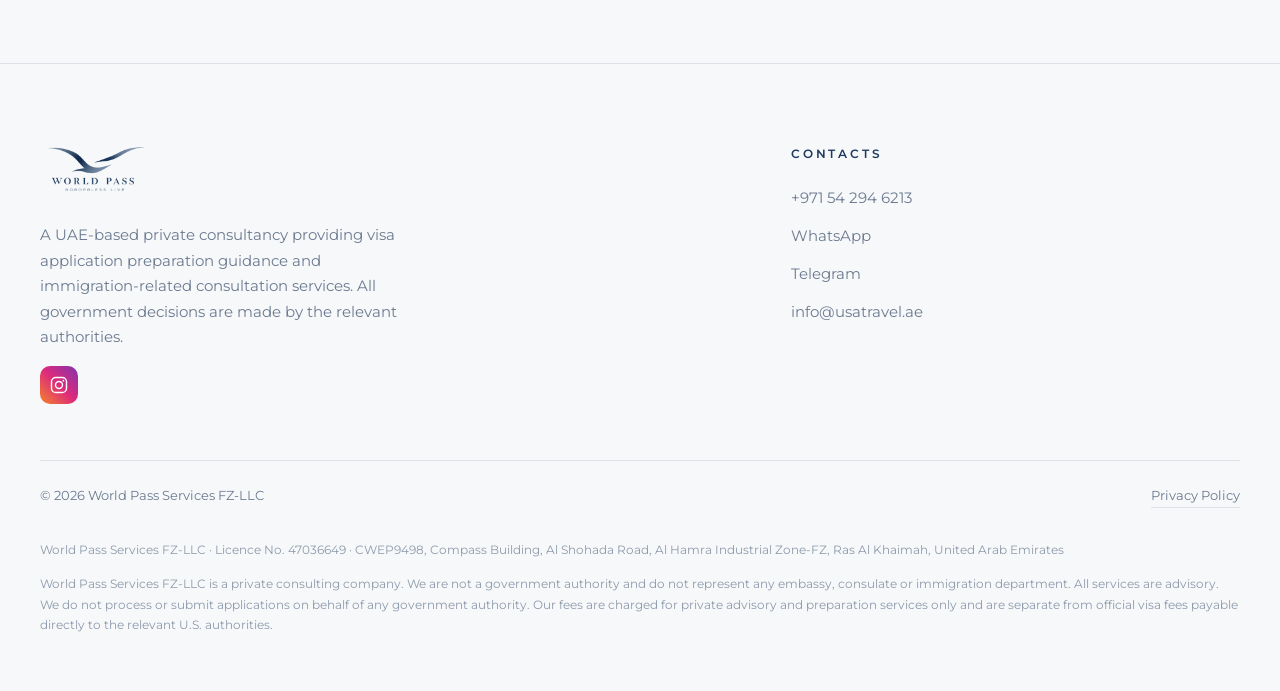
==== commit 914319de: "Performance: self-host fonts (Montserrat, Playfair Display) as local woff2, drop Google Fonts reques" ====
--- a/deploy/index.html
+++ b/deploy/index.html
@@ -121,9 +121,23 @@
 <link rel="icon" type="image/png" sizes="32x32" href="favicon-32.png">
 <link rel="icon" type="image/png" sizes="192x192" href="favicon-192.png">
 <link rel="apple-touch-icon" sizes="180x180" href="apple-touch-icon.png">
-<link rel="preconnect" href="https://fonts.googleapis.com">
-<link rel="preconnect" href="https://fonts.gstatic.com" crossorigin>
-<link href="https://fonts.googleapis.com/css2?family=Montserrat:wght@400;600&family=Playfair+Display:ital,wght@0,400;1,400&display=swap" rel="stylesheet">
+<style>
+/* self-hosted fonts (Montserrat, Playfair Display) — latin+cyrillic, no external request */
+@font-face{font-family:'Montserrat';font-style:normal;font-weight:400;font-display:swap;src:url(fonts/montserrat-400-cyrillic-ext.woff2) format('woff2');unicode-range:U+0460-052F, U+1C80-1C8A, U+20B4, U+2DE0-2DFF, U+A640-A69F, U+FE2E-FE2F;}
+@font-face{font-family:'Montserrat';font-style:normal;font-weight:400;font-display:swap;src:url(fonts/montserrat-400-cyrillic.woff2) format('woff2');unicode-range:U+0301, U+0400-045F, U+0490-0491, U+04B0-04B1, U+2116;}
+@font-face{font-family:'Montserrat';font-style:normal;font-weight:400;font-display:swap;src:url(fonts/montserrat-400-latin-ext.woff2) format('woff2');unicode-range:U+0100-02BA, U+02BD-02C5, U+02C7-02CC, U+02CE-02D7, U+02DD-02FF, U+0304, U+0308, U+0329, U+1D00-1DBF, U+1E00-1E9F, U+1EF2-1EFF, U+2020, U+20A0-20AB, U+20AD-20C4, U+2113, U+2C60-2C7F, U+A720-A7FF;}
+@font-face{font-family:'Montserrat';font-style:normal;font-weight:400;font-display:swap;src:url(fonts/montserrat-400-latin.woff2) format('woff2');unicode-range:U+0000-00FF, U+0131, U+0152-0153, U+02BB-02BC, U+02C6, U+02DA, U+02DC, U+0304, U+0308, U+0329, U+2000-206F, U+20AC, U+2122, U+2191, U+2193, U+2212, U+2215, U+FEFF, U+FFFD;}
+@font-face{font-family:'Montserrat';font-style:normal;font-weight:600;font-display:swap;src:url(fonts/montserrat-600-cyrillic-ext.woff2) format('woff2');unicode-range:U+0460-052F, U+1C80-1C8A, U+20B4, U+2DE0-2DFF, U+A640-A69F, U+FE2E-FE2F;}
+@font-face{font-family:'Montserrat';font-style:normal;font-weight:600;font-display:swap;src:url(fonts/montserrat-600-cyrillic.woff2) format('woff2');unicode-range:U+0301, U+0400-045F, U+0490-0491, U+04B0-04B1, U+2116;}
+@font-face{font-family:'Montserrat';font-style:normal;font-weight:600;font-display:swap;src:url(fonts/montserrat-600-latin-ext.woff2) format('woff2');unicode-range:U+0100-02BA, U+02BD-02C5, U+02C7-02CC, U+02CE-02D7, U+02DD-02FF, U+0304, U+0308, U+0329, U+1D00-1DBF, U+1E00-1E9F, U+1EF2-1EFF, U+2020, U+20A0-20AB, U+20AD-20C4, U+2113, U+2C60-2C7F, U+A720-A7FF;}
+@font-face{font-family:'Montserrat';font-style:normal;font-weight:600;font-display:swap;src:url(fonts/montserrat-600-latin.woff2) format('woff2');unicode-range:U+0000-00FF, U+0131, U+0152-0153, U+02BB-02BC, U+02C6, U+02DA, U+02DC, U+0304, U+0308, U+0329, U+2000-206F, U+20AC, U+2122, U+2191, U+2193, U+2212, U+2215, U+FEFF, U+FFFD;}
+@font-face{font-family:'Playfair Display';font-style:italic;font-weight:400;font-display:swap;src:url(fonts/playfair-400i-cyrillic.woff2) format('woff2');unicode-range:U+0301, U+0400-045F, U+0490-0491, U+04B0-04B1, U+2116;}
+@font-face{font-family:'Playfair Display';font-style:italic;font-weight:400;font-display:swap;src:url(fonts/playfair-400i-latin-ext.woff2) format('woff2');unicode-range:U+0100-02BA, U+02BD-02C5, U+02C7-02CC, U+02CE-02D7, U+02DD-02FF, U+0304, U+0308, U+0329, U+1D00-1DBF, U+1E00-1E9F, U+1EF2-1EFF, U+2020, U+20A0-20AB, U+20AD-20C4, U+2113, U+2C60-2C7F, U+A720-A7FF;}
+@font-face{font-family:'Playfair Display';font-style:italic;font-weight:400;font-display:swap;src:url(fonts/playfair-400i-latin.woff2) format('woff2');unicode-range:U+0000-00FF, U+0131, U+0152-0153, U+02BB-02BC, U+02C6, U+02DA, U+02DC, U+0304, U+0308, U+0329, U+2000-206F, U+20AC, U+2122, U+2191, U+2193, U+2212, U+2215, U+FEFF, U+FFFD;}
+@font-face{font-family:'Playfair Display';font-style:normal;font-weight:400;font-display:swap;src:url(fonts/playfair-400-cyrillic.woff2) format('woff2');unicode-range:U+0301, U+0400-045F, U+0490-0491, U+04B0-04B1, U+2116;}
+@font-face{font-family:'Playfair Display';font-style:normal;font-weight:400;font-display:swap;src:url(fonts/playfair-400-latin-ext.woff2) format('woff2');unicode-range:U+0100-02BA, U+02BD-02C5, U+02C7-02CC, U+02CE-02D7, U+02DD-02FF, U+0304, U+0308, U+0329, U+1D00-1DBF, U+1E00-1E9F, U+1EF2-1EFF, U+2020, U+20A0-20AB, U+20AD-20C4, U+2113, U+2C60-2C7F, U+A720-A7FF;}
+@font-face{font-family:'Playfair Display';font-style:normal;font-weight:400;font-display:swap;src:url(fonts/playfair-400-latin.woff2) format('woff2');unicode-range:U+0000-00FF, U+0131, U+0152-0153, U+02BB-02BC, U+02C6, U+02DA, U+02DC, U+0304, U+0308, U+0329, U+2000-206F, U+20AC, U+2122, U+2191, U+2193, U+2212, U+2215, U+FEFF, U+FFFD;}
+</style>
 <style>
 /* ============ TOKENS (как на worldpass.ae) ============ */
 :root{
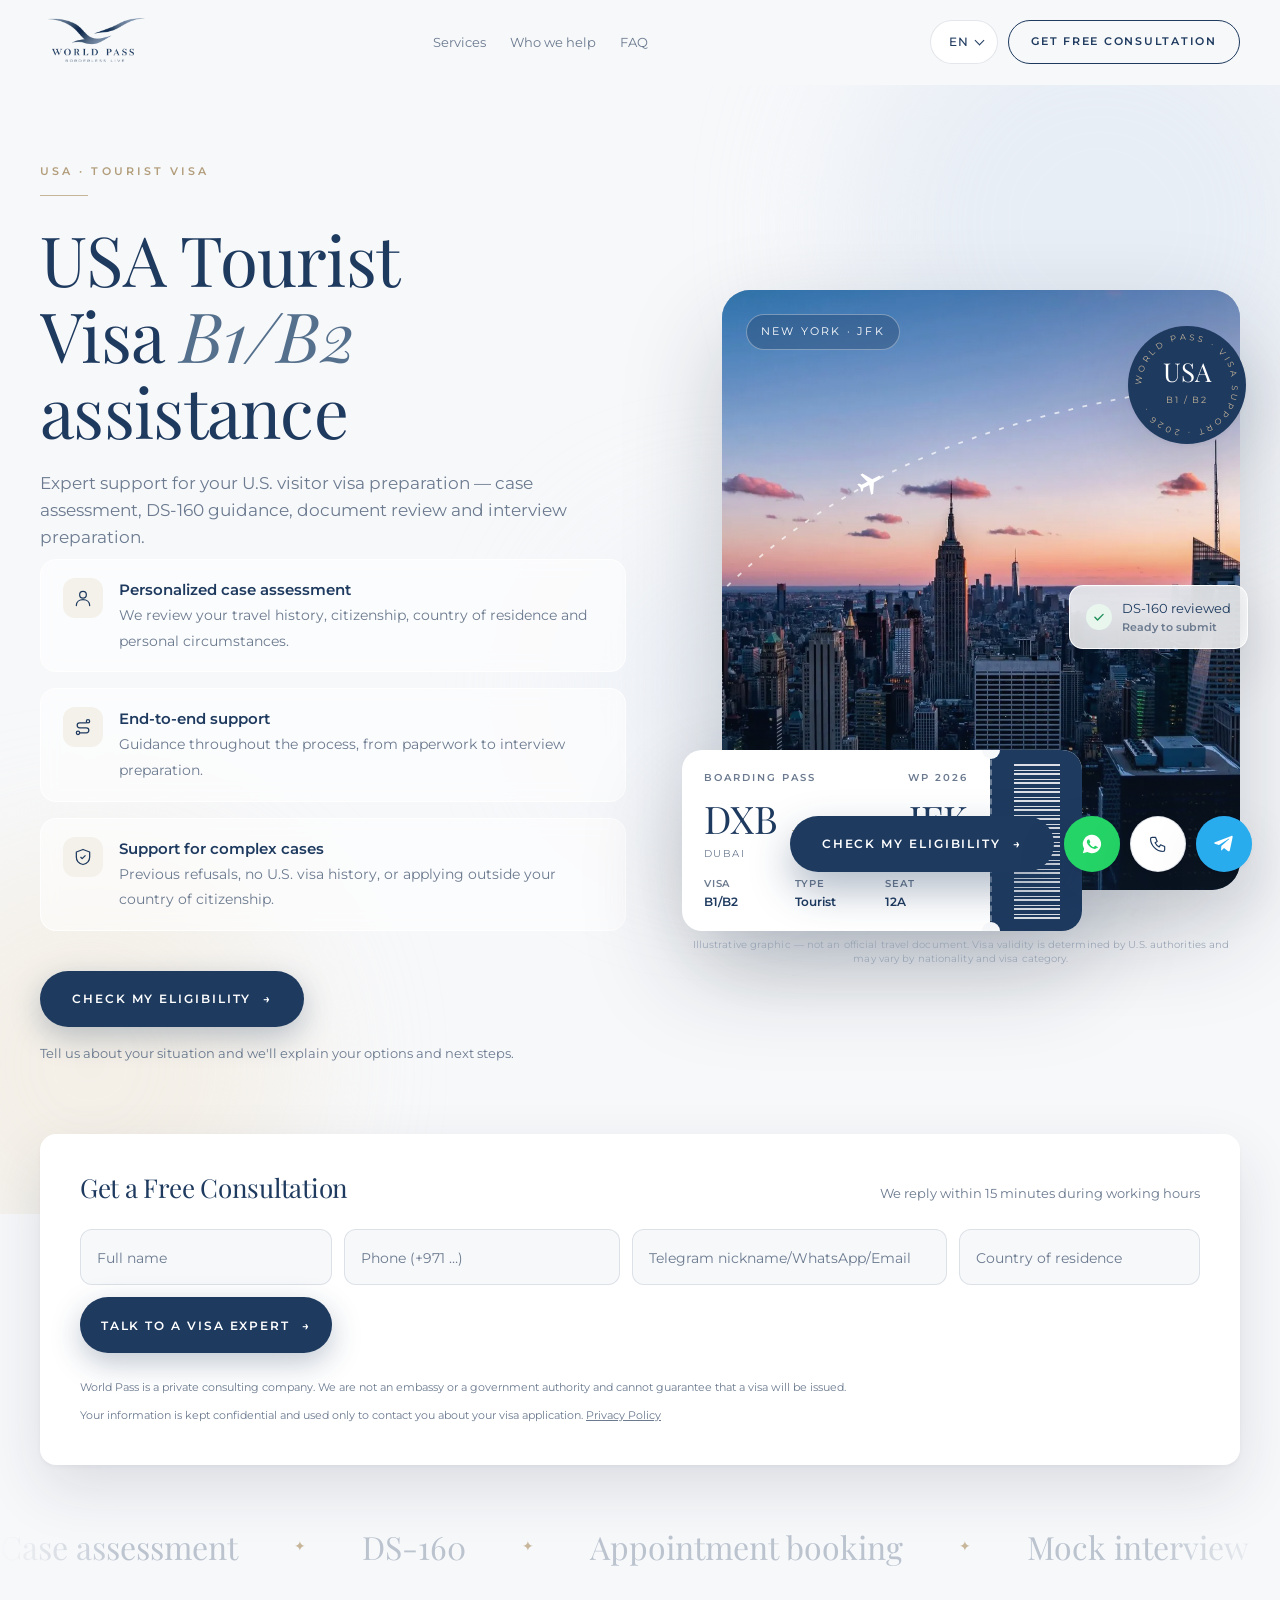
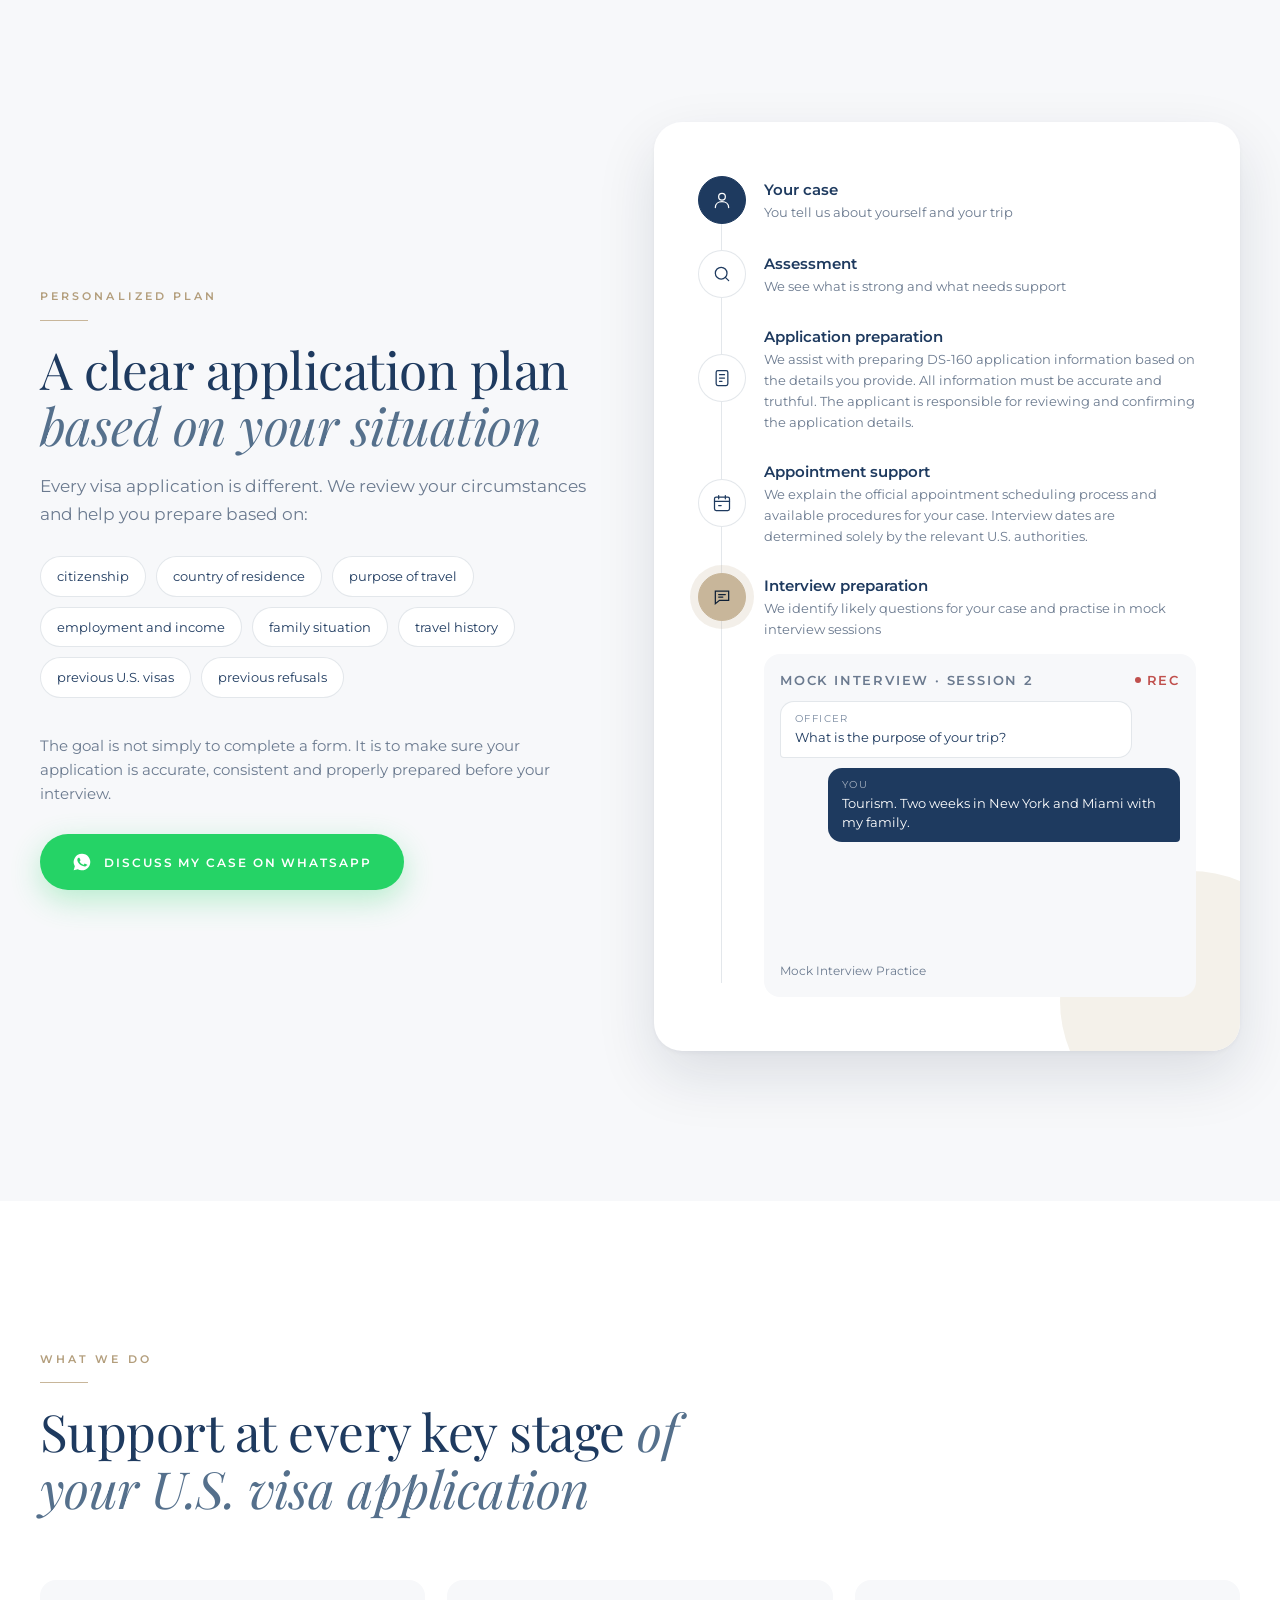
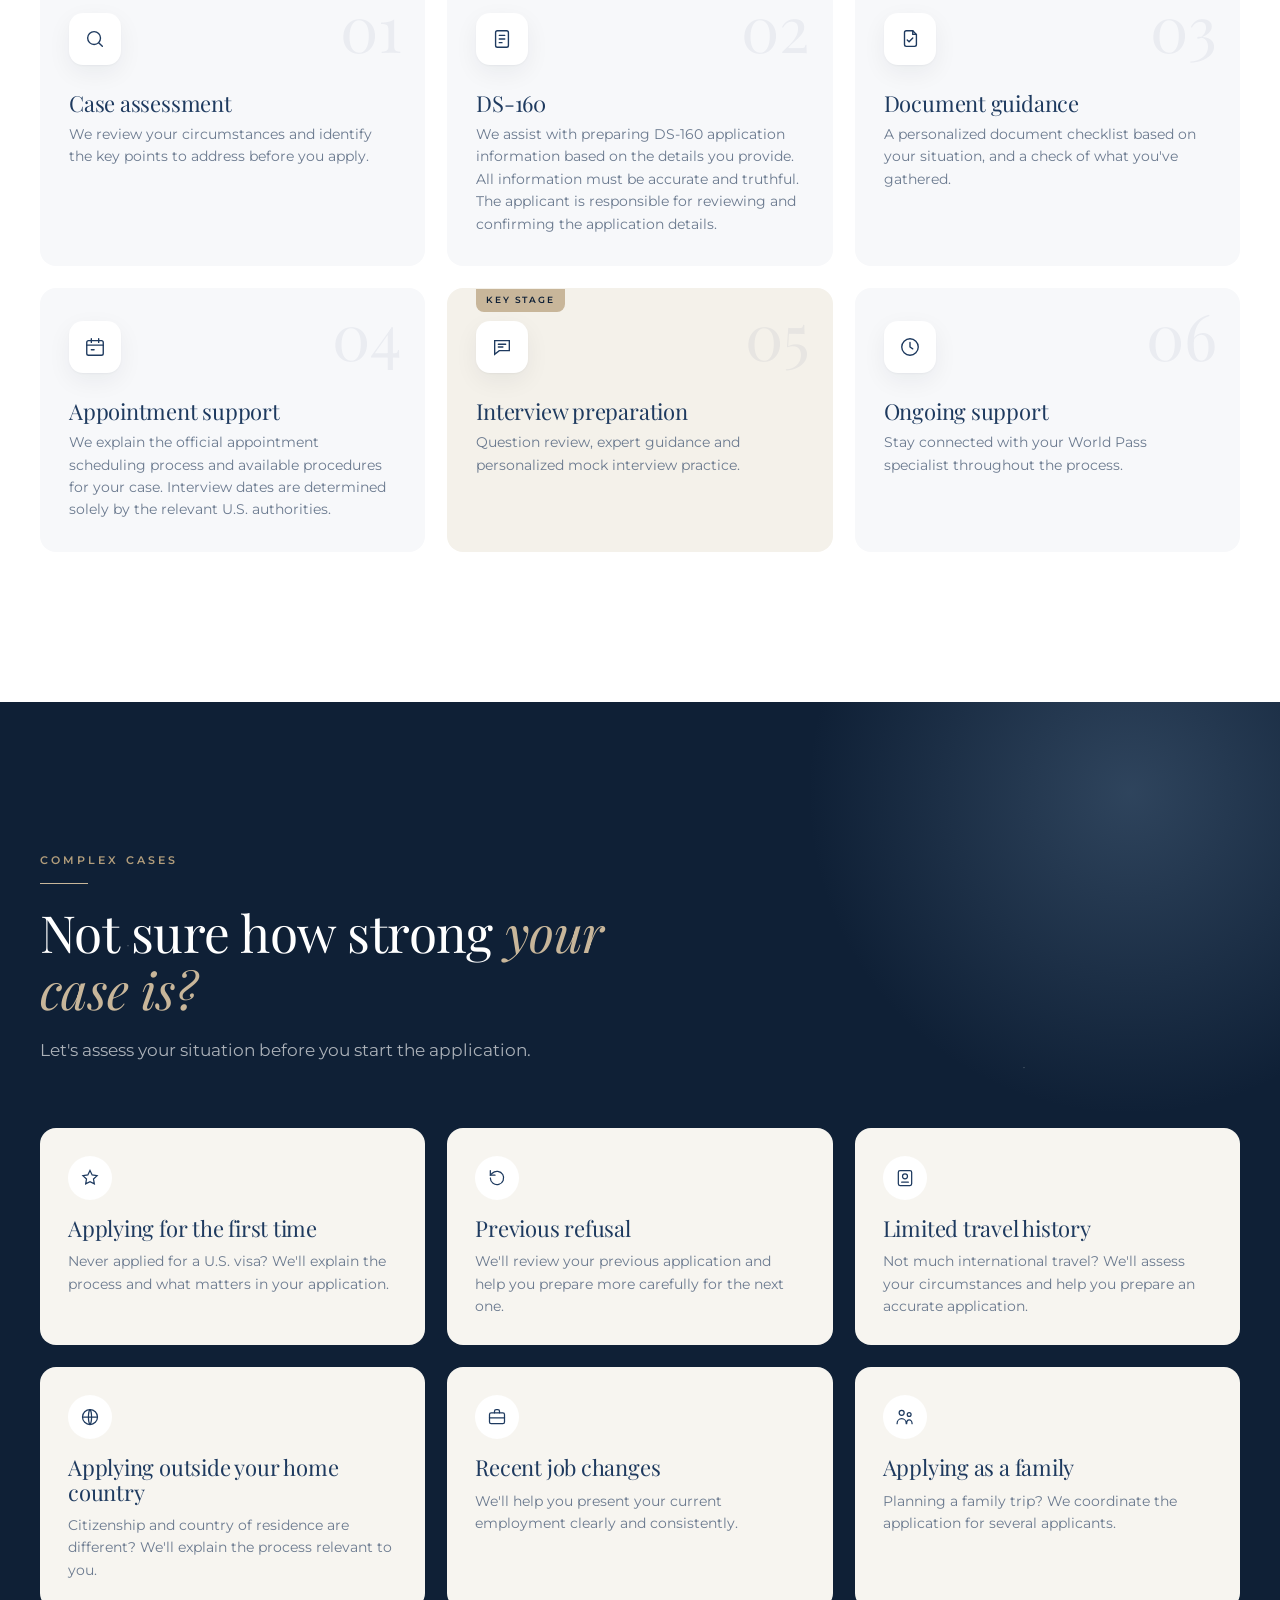
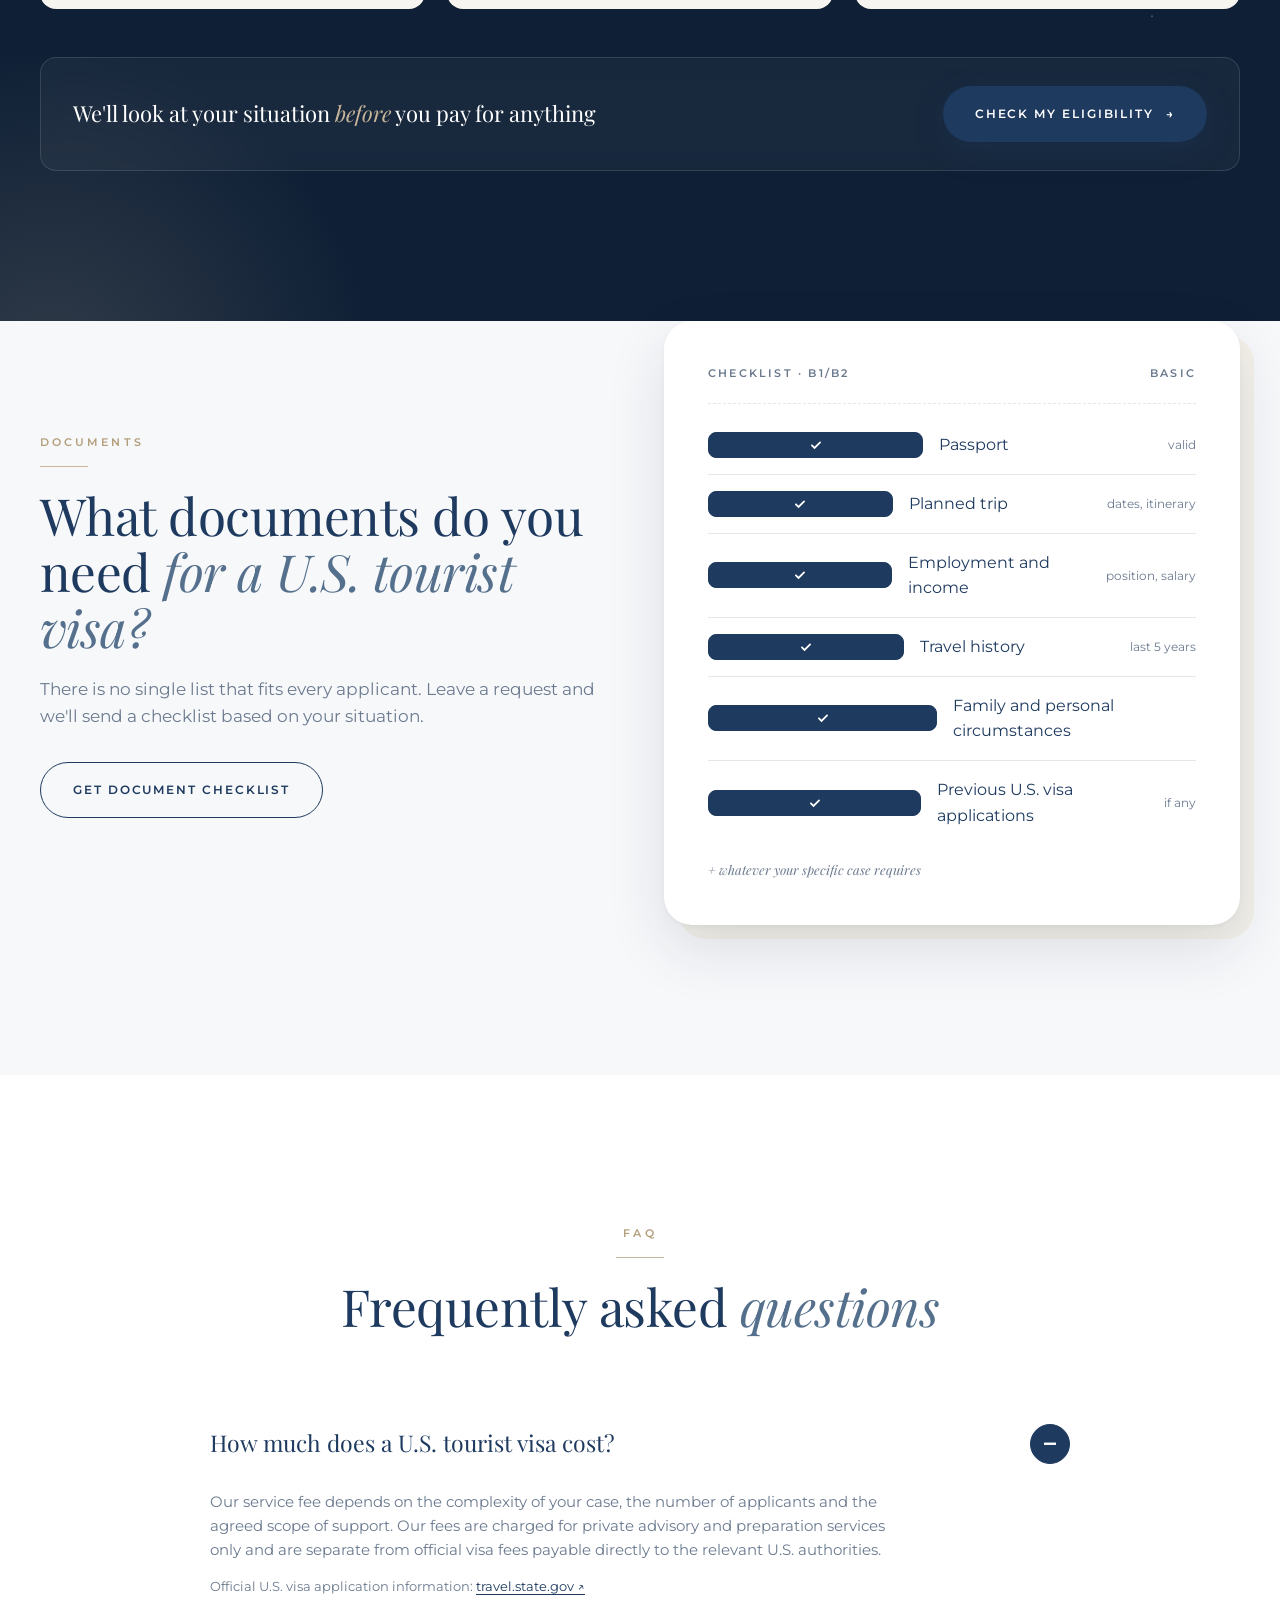
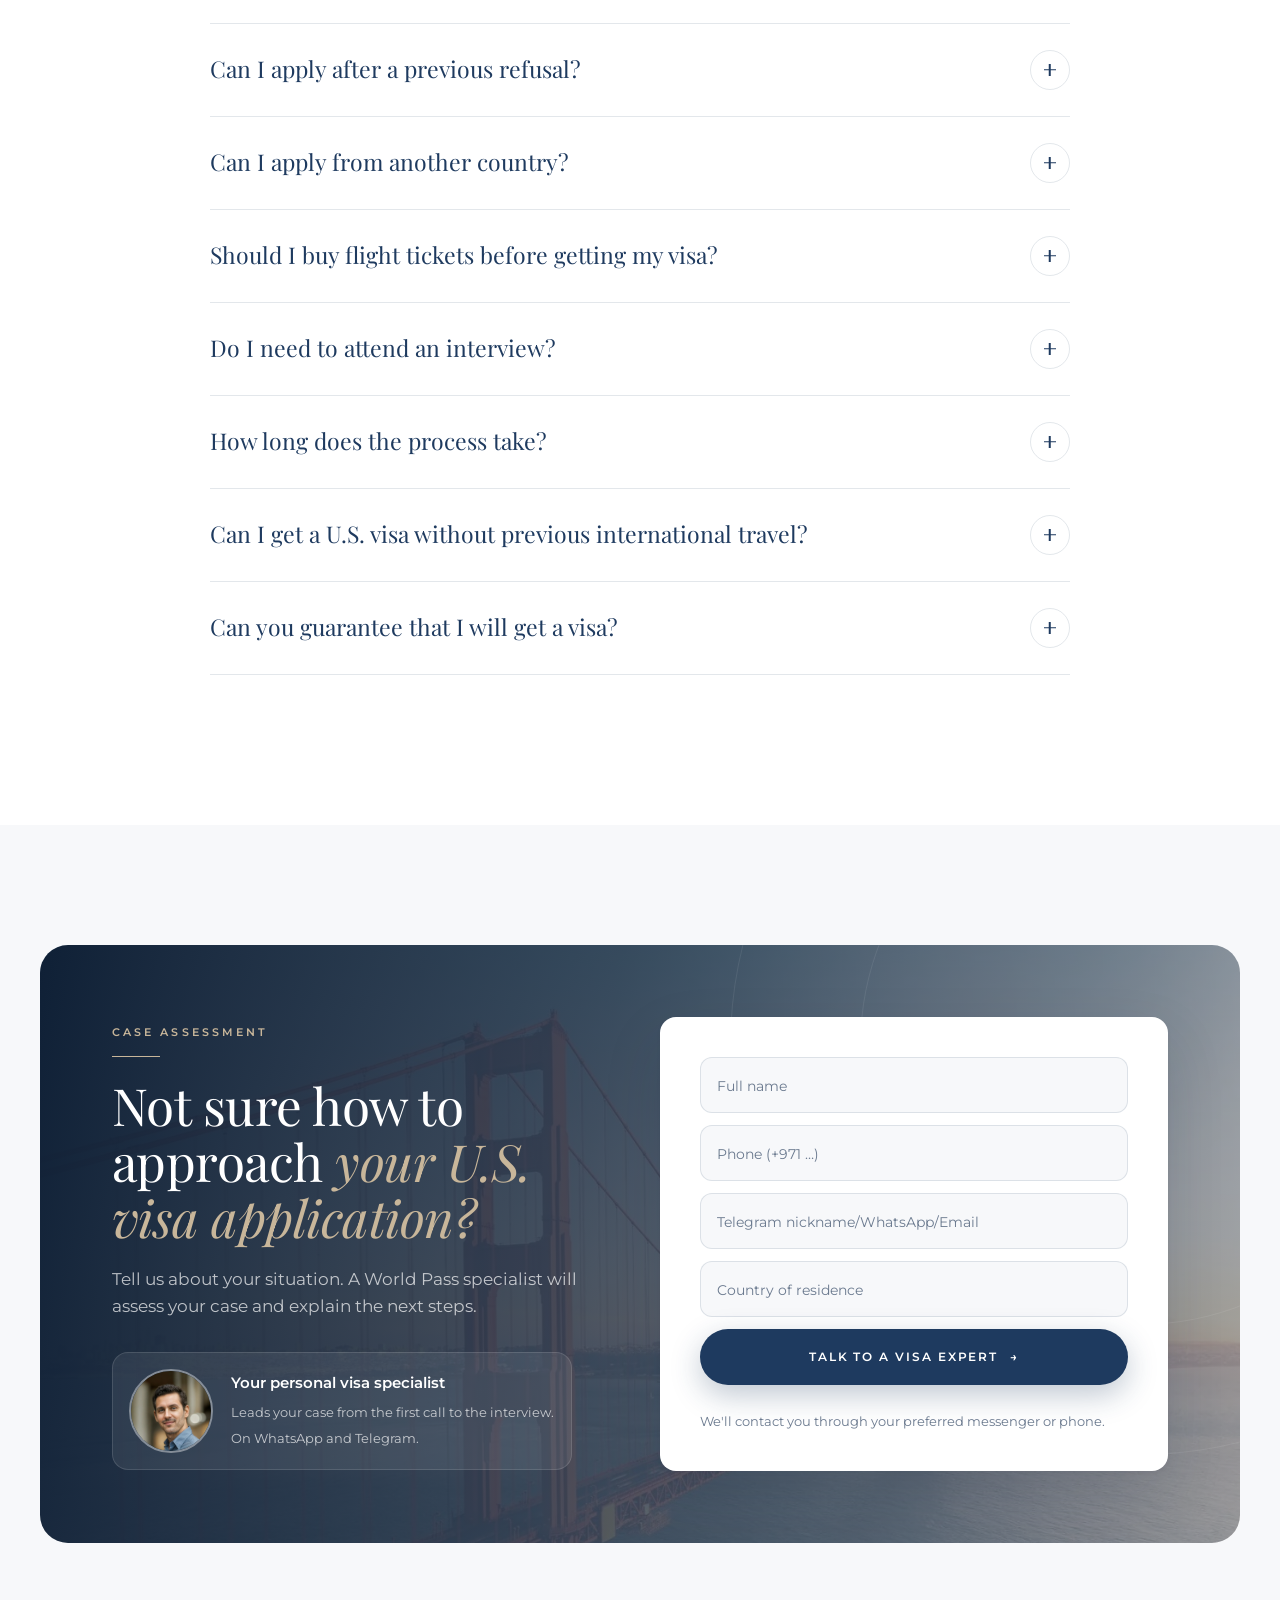
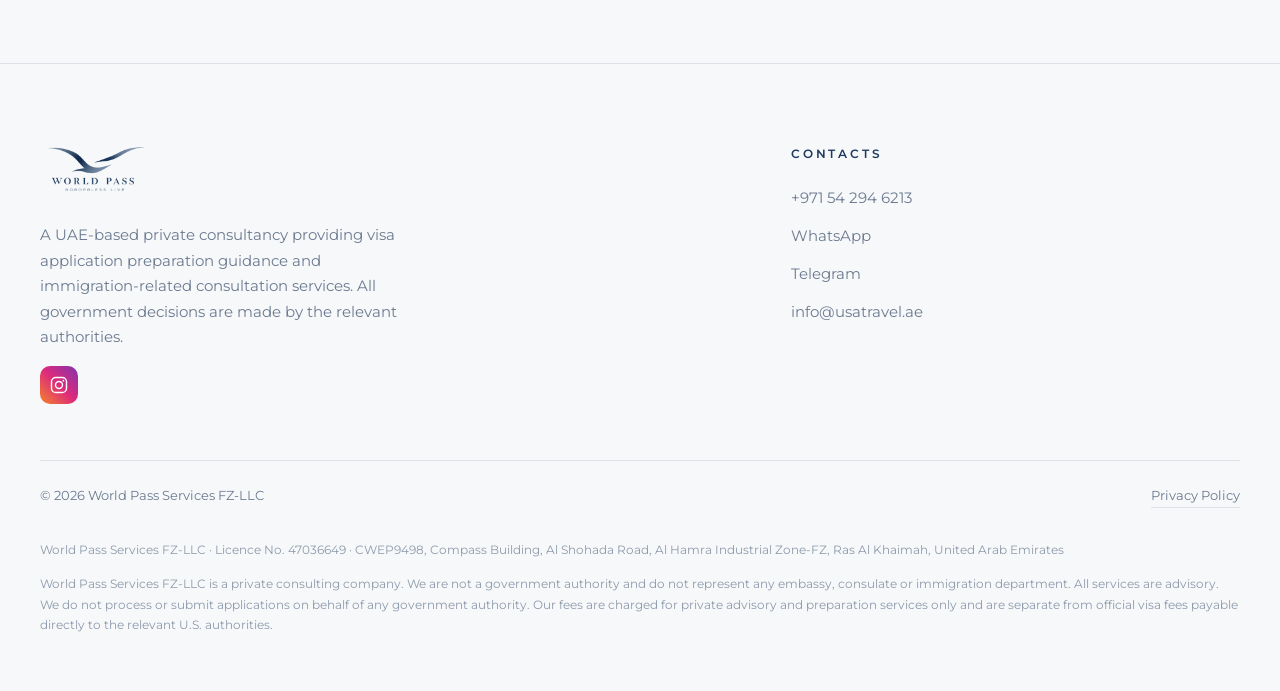
==== commit f06bda44: "Revert font self-hosting to Google Fonts: without a CDN our single origin served fonts too slowly (L" ====
--- a/deploy/index.html
+++ b/deploy/index.html
@@ -121,23 +121,9 @@
 <link rel="icon" type="image/png" sizes="32x32" href="favicon-32.png">
 <link rel="icon" type="image/png" sizes="192x192" href="favicon-192.png">
 <link rel="apple-touch-icon" sizes="180x180" href="apple-touch-icon.png">
-<style>
-/* self-hosted fonts (Montserrat, Playfair Display) — latin+cyrillic, no external request */
-@font-face{font-family:'Montserrat';font-style:normal;font-weight:400;font-display:swap;src:url(fonts/montserrat-400-cyrillic-ext.woff2) format('woff2');unicode-range:U+0460-052F, U+1C80-1C8A, U+20B4, U+2DE0-2DFF, U+A640-A69F, U+FE2E-FE2F;}
-@font-face{font-family:'Montserrat';font-style:normal;font-weight:400;font-display:swap;src:url(fonts/montserrat-400-cyrillic.woff2) format('woff2');unicode-range:U+0301, U+0400-045F, U+0490-0491, U+04B0-04B1, U+2116;}
-@font-face{font-family:'Montserrat';font-style:normal;font-weight:400;font-display:swap;src:url(fonts/montserrat-400-latin-ext.woff2) format('woff2');unicode-range:U+0100-02BA, U+02BD-02C5, U+02C7-02CC, U+02CE-02D7, U+02DD-02FF, U+0304, U+0308, U+0329, U+1D00-1DBF, U+1E00-1E9F, U+1EF2-1EFF, U+2020, U+20A0-20AB, U+20AD-20C4, U+2113, U+2C60-2C7F, U+A720-A7FF;}
-@font-face{font-family:'Montserrat';font-style:normal;font-weight:400;font-display:swap;src:url(fonts/montserrat-400-latin.woff2) format('woff2');unicode-range:U+0000-00FF, U+0131, U+0152-0153, U+02BB-02BC, U+02C6, U+02DA, U+02DC, U+0304, U+0308, U+0329, U+2000-206F, U+20AC, U+2122, U+2191, U+2193, U+2212, U+2215, U+FEFF, U+FFFD;}
-@font-face{font-family:'Montserrat';font-style:normal;font-weight:600;font-display:swap;src:url(fonts/montserrat-600-cyrillic-ext.woff2) format('woff2');unicode-range:U+0460-052F, U+1C80-1C8A, U+20B4, U+2DE0-2DFF, U+A640-A69F, U+FE2E-FE2F;}
-@font-face{font-family:'Montserrat';font-style:normal;font-weight:600;font-display:swap;src:url(fonts/montserrat-600-cyrillic.woff2) format('woff2');unicode-range:U+0301, U+0400-045F, U+0490-0491, U+04B0-04B1, U+2116;}
-@font-face{font-family:'Montserrat';font-style:normal;font-weight:600;font-display:swap;src:url(fonts/montserrat-600-latin-ext.woff2) format('woff2');unicode-range:U+0100-02BA, U+02BD-02C5, U+02C7-02CC, U+02CE-02D7, U+02DD-02FF, U+0304, U+0308, U+0329, U+1D00-1DBF, U+1E00-1E9F, U+1EF2-1EFF, U+2020, U+20A0-20AB, U+20AD-20C4, U+2113, U+2C60-2C7F, U+A720-A7FF;}
-@font-face{font-family:'Montserrat';font-style:normal;font-weight:600;font-display:swap;src:url(fonts/montserrat-600-latin.woff2) format('woff2');unicode-range:U+0000-00FF, U+0131, U+0152-0153, U+02BB-02BC, U+02C6, U+02DA, U+02DC, U+0304, U+0308, U+0329, U+2000-206F, U+20AC, U+2122, U+2191, U+2193, U+2212, U+2215, U+FEFF, U+FFFD;}
-@font-face{font-family:'Playfair Display';font-style:italic;font-weight:400;font-display:swap;src:url(fonts/playfair-400i-cyrillic.woff2) format('woff2');unicode-range:U+0301, U+0400-045F, U+0490-0491, U+04B0-04B1, U+2116;}
-@font-face{font-family:'Playfair Display';font-style:italic;font-weight:400;font-display:swap;src:url(fonts/playfair-400i-latin-ext.woff2) format('woff2');unicode-range:U+0100-02BA, U+02BD-02C5, U+02C7-02CC, U+02CE-02D7, U+02DD-02FF, U+0304, U+0308, U+0329, U+1D00-1DBF, U+1E00-1E9F, U+1EF2-1EFF, U+2020, U+20A0-20AB, U+20AD-20C4, U+2113, U+2C60-2C7F, U+A720-A7FF;}
-@font-face{font-family:'Playfair Display';font-style:italic;font-weight:400;font-display:swap;src:url(fonts/playfair-400i-latin.woff2) format('woff2');unicode-range:U+0000-00FF, U+0131, U+0152-0153, U+02BB-02BC, U+02C6, U+02DA, U+02DC, U+0304, U+0308, U+0329, U+2000-206F, U+20AC, U+2122, U+2191, U+2193, U+2212, U+2215, U+FEFF, U+FFFD;}
-@font-face{font-family:'Playfair Display';font-style:normal;font-weight:400;font-display:swap;src:url(fonts/playfair-400-cyrillic.woff2) format('woff2');unicode-range:U+0301, U+0400-045F, U+0490-0491, U+04B0-04B1, U+2116;}
-@font-face{font-family:'Playfair Display';font-style:normal;font-weight:400;font-display:swap;src:url(fonts/playfair-400-latin-ext.woff2) format('woff2');unicode-range:U+0100-02BA, U+02BD-02C5, U+02C7-02CC, U+02CE-02D7, U+02DD-02FF, U+0304, U+0308, U+0329, U+1D00-1DBF, U+1E00-1E9F, U+1EF2-1EFF, U+2020, U+20A0-20AB, U+20AD-20C4, U+2113, U+2C60-2C7F, U+A720-A7FF;}
-@font-face{font-family:'Playfair Display';font-style:normal;font-weight:400;font-display:swap;src:url(fonts/playfair-400-latin.woff2) format('woff2');unicode-range:U+0000-00FF, U+0131, U+0152-0153, U+02BB-02BC, U+02C6, U+02DA, U+02DC, U+0304, U+0308, U+0329, U+2000-206F, U+20AC, U+2122, U+2191, U+2193, U+2212, U+2215, U+FEFF, U+FFFD;}
-</style>
+<link rel="preconnect" href="https://fonts.googleapis.com">
+<link rel="preconnect" href="https://fonts.gstatic.com" crossorigin>
+<link href="https://fonts.googleapis.com/css2?family=Montserrat:wght@400;600&family=Playfair+Display:ital,wght@0,400;1,400&display=swap" rel="stylesheet">
 <style>
 /* ============ TOKENS (как на worldpass.ae) ============ */
 :root{
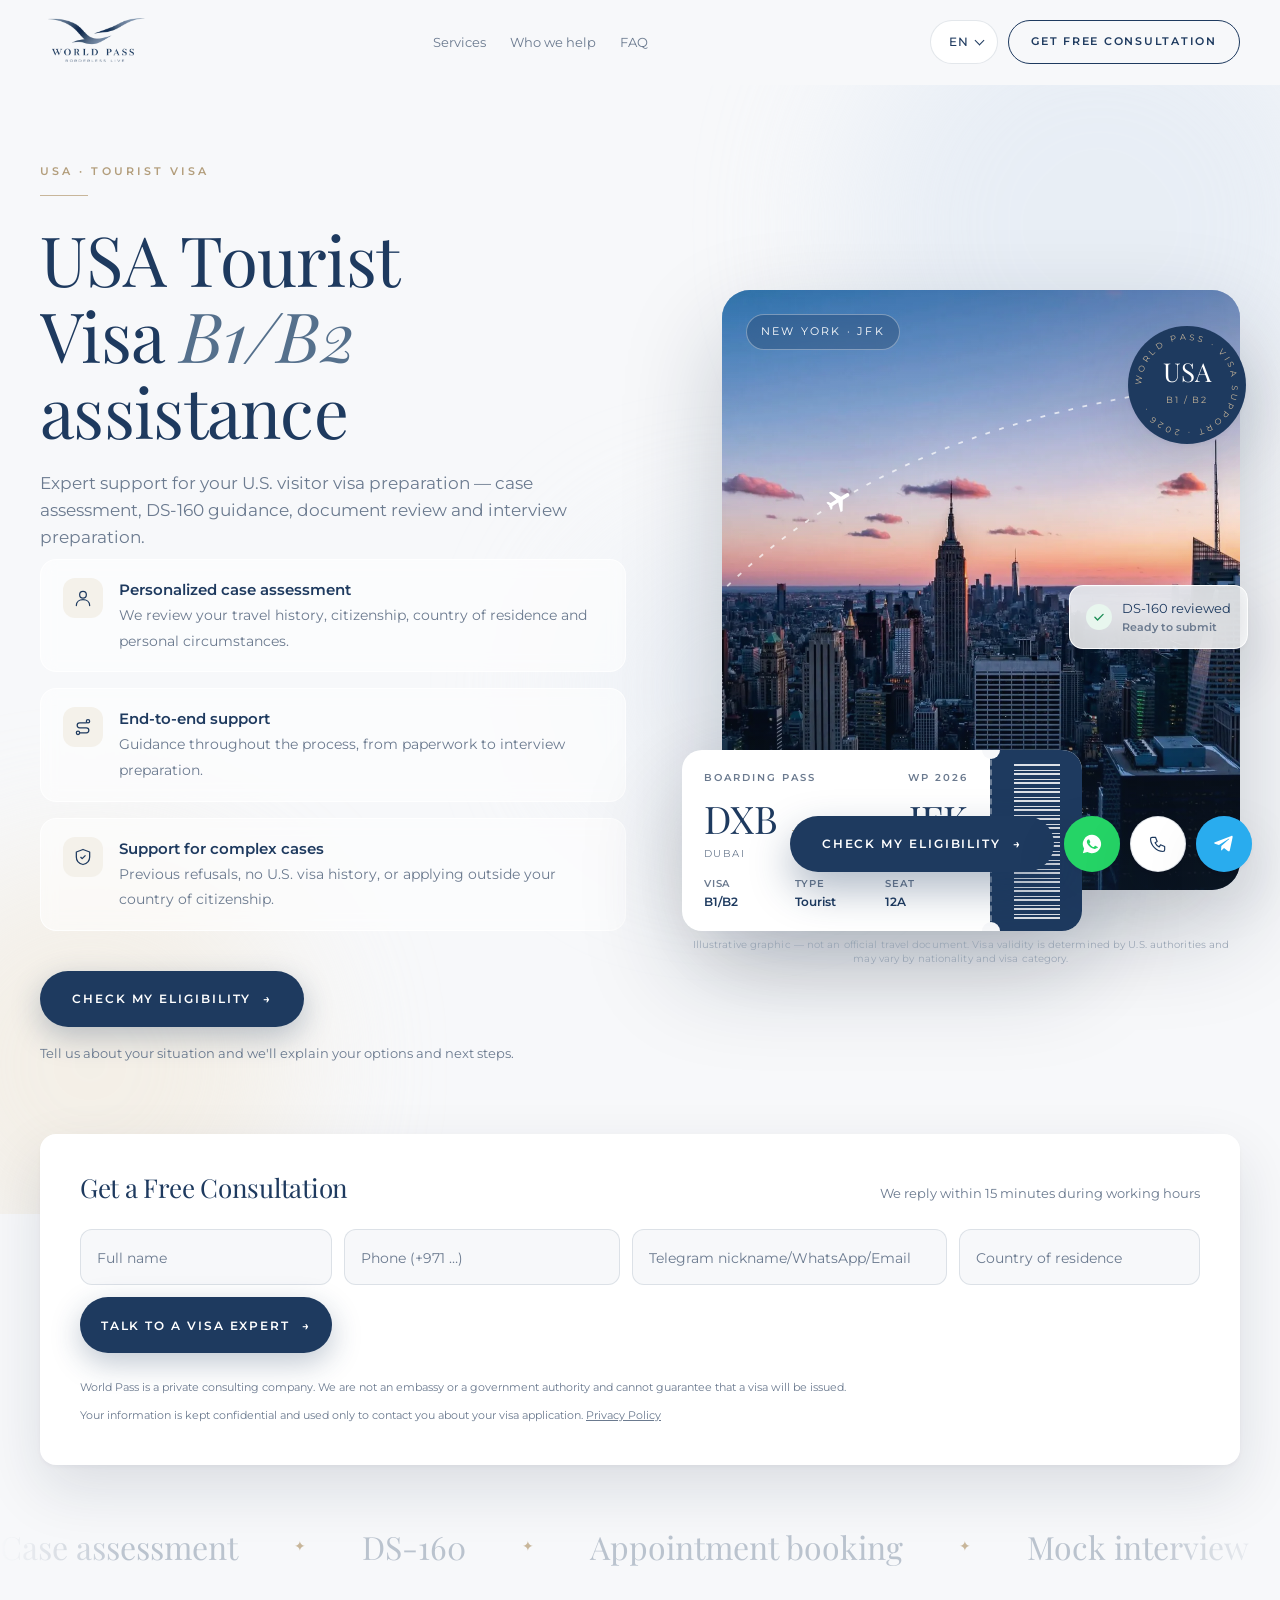
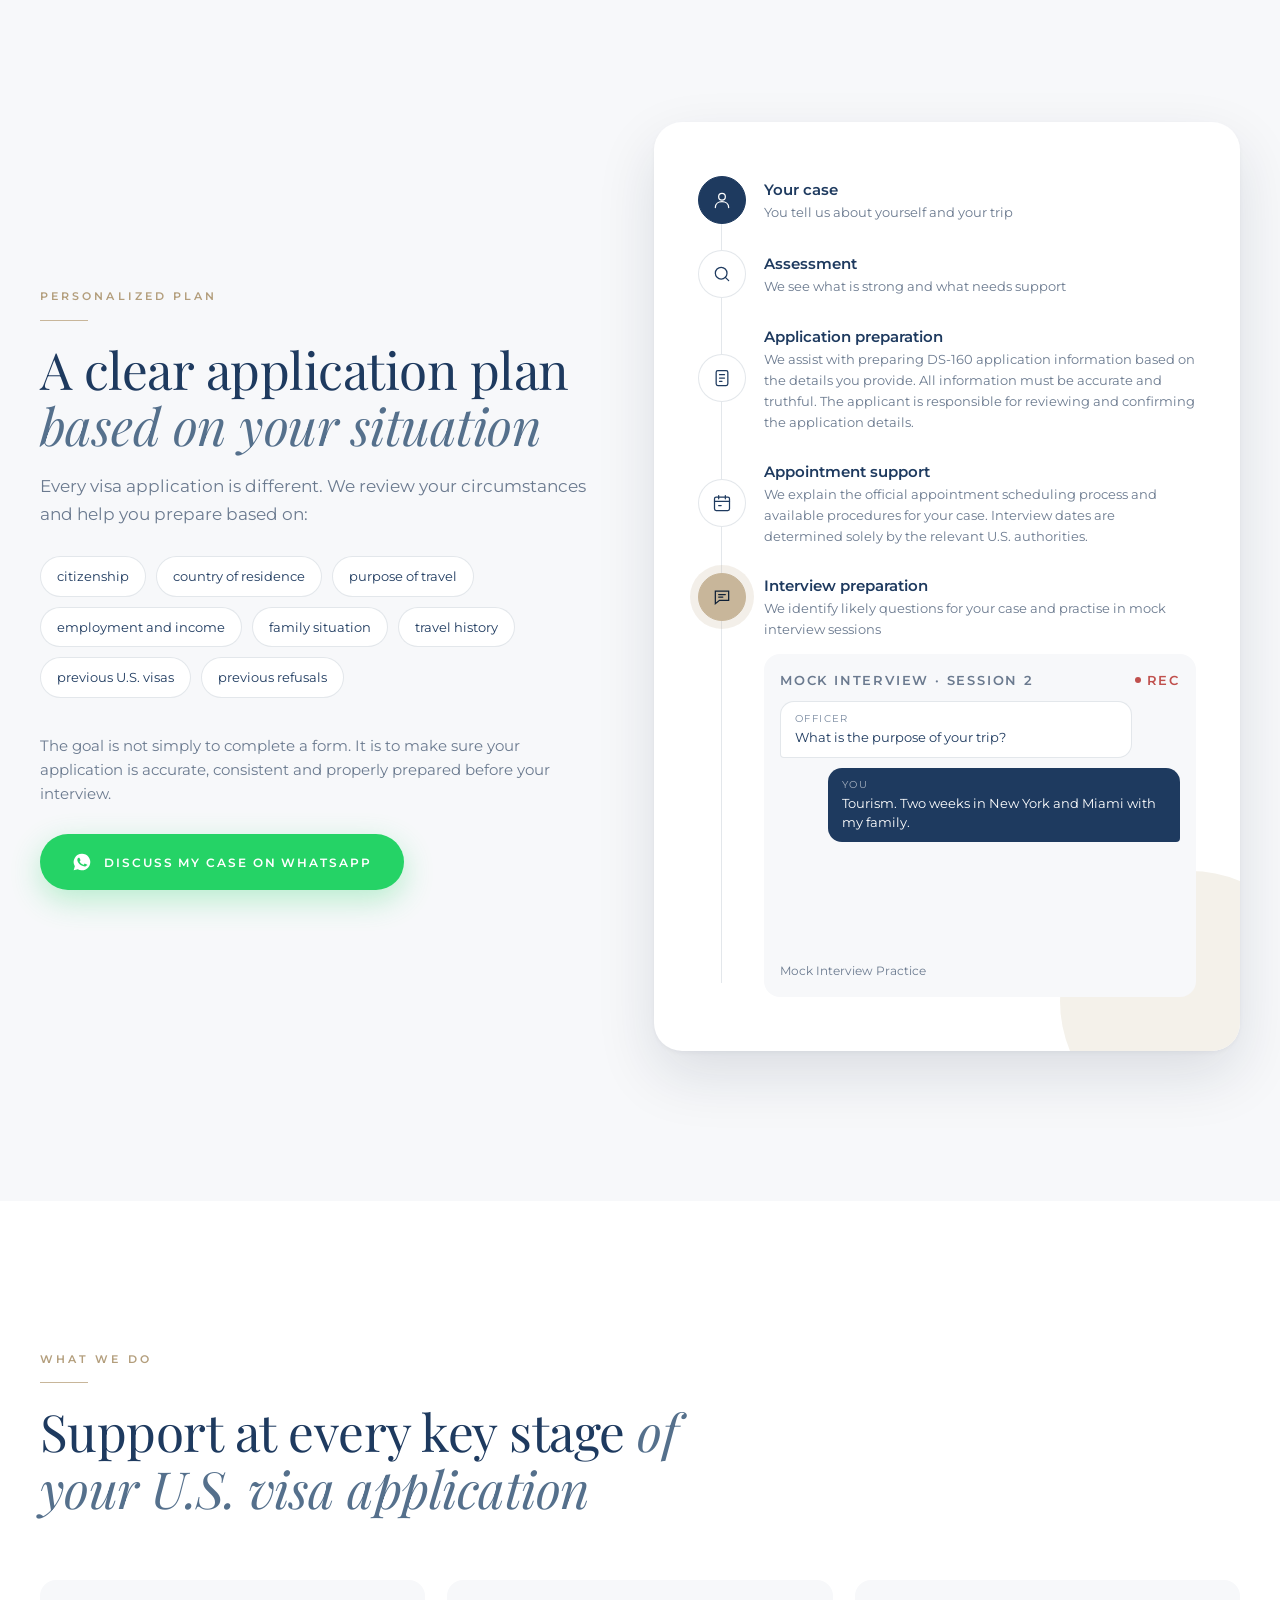
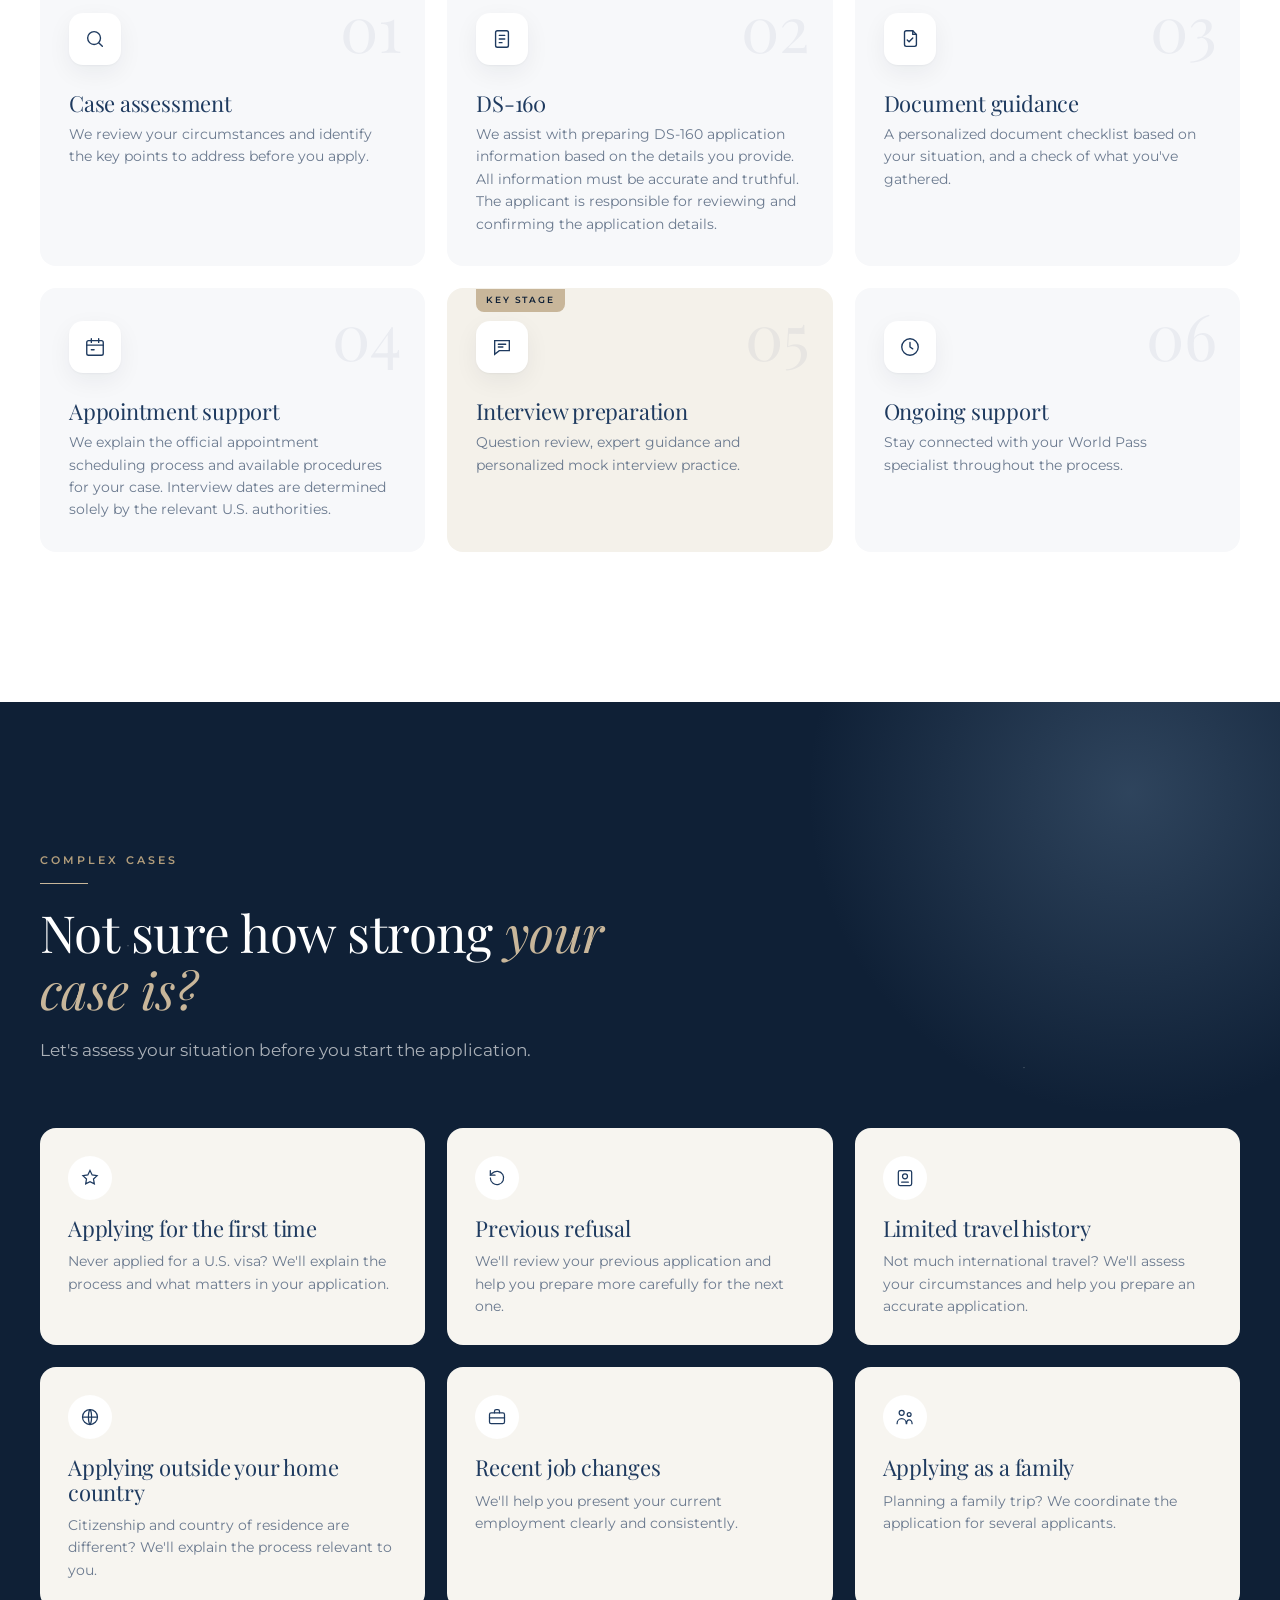
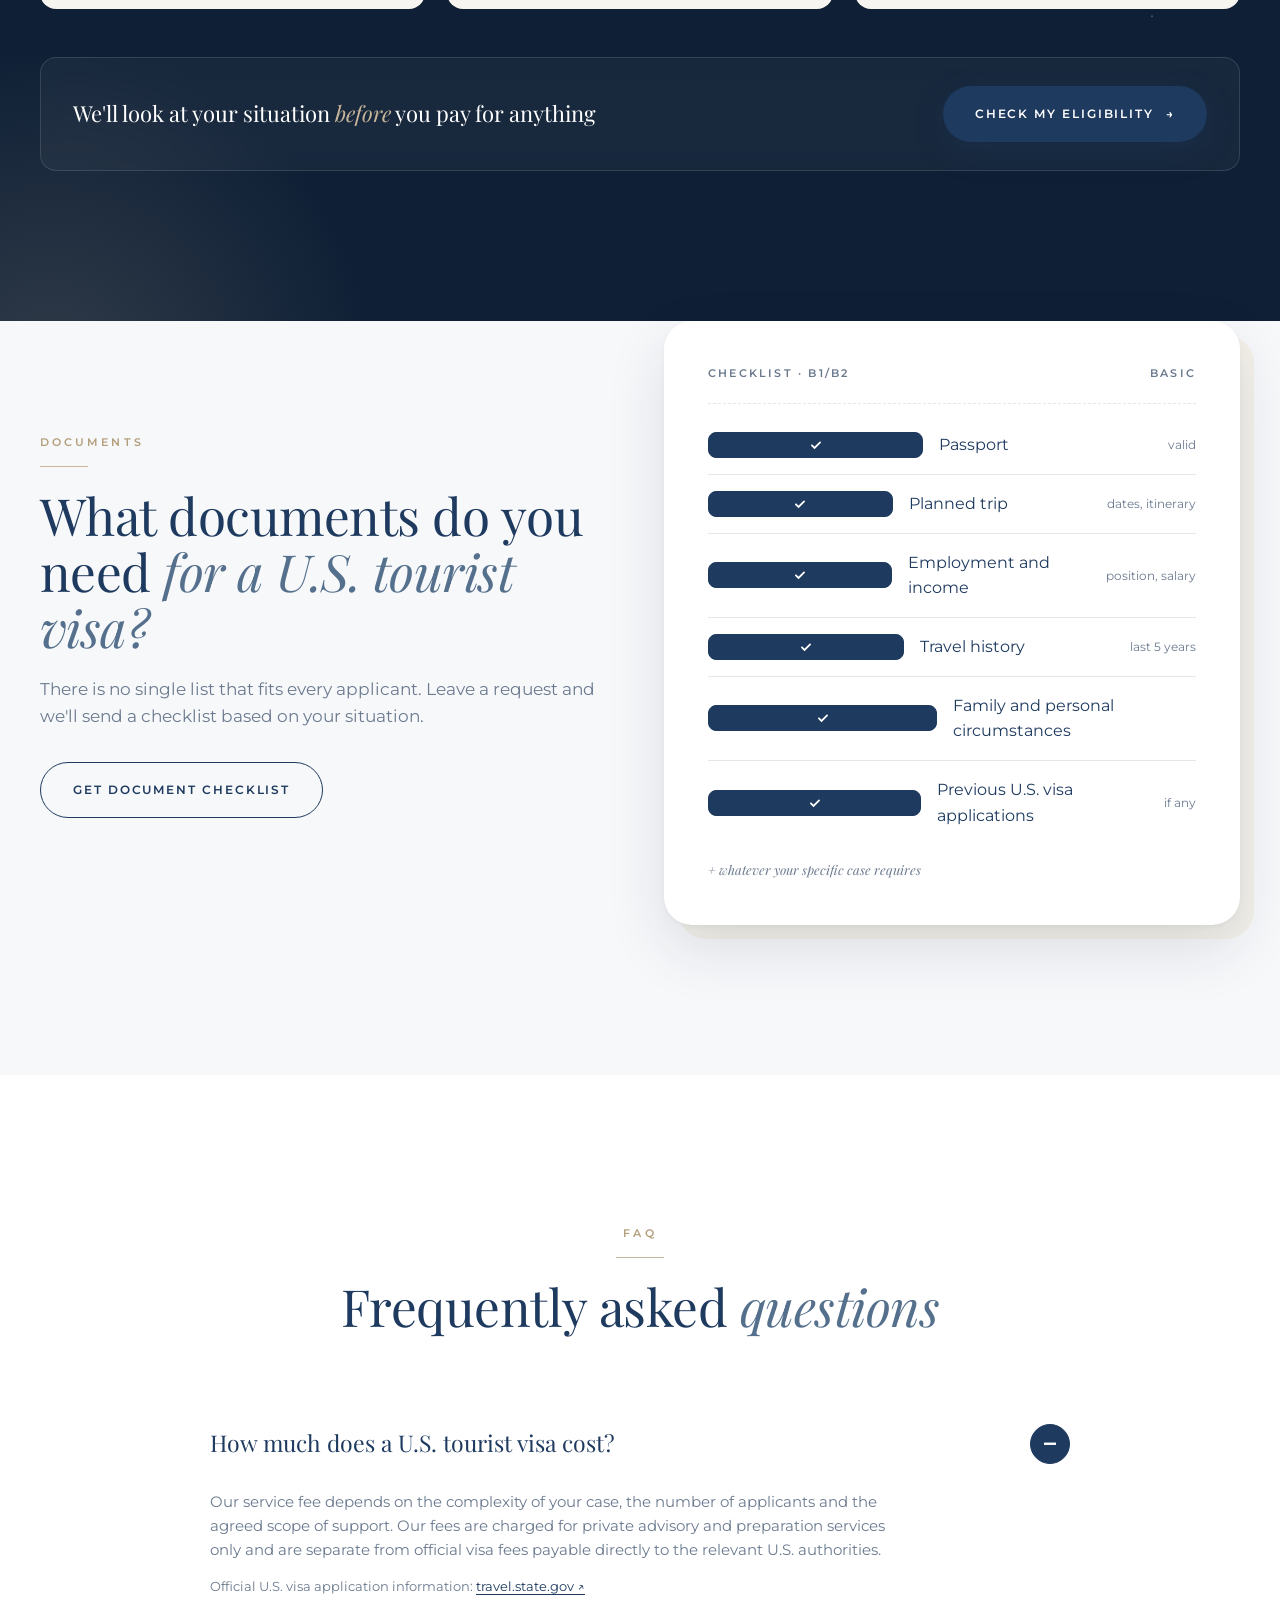
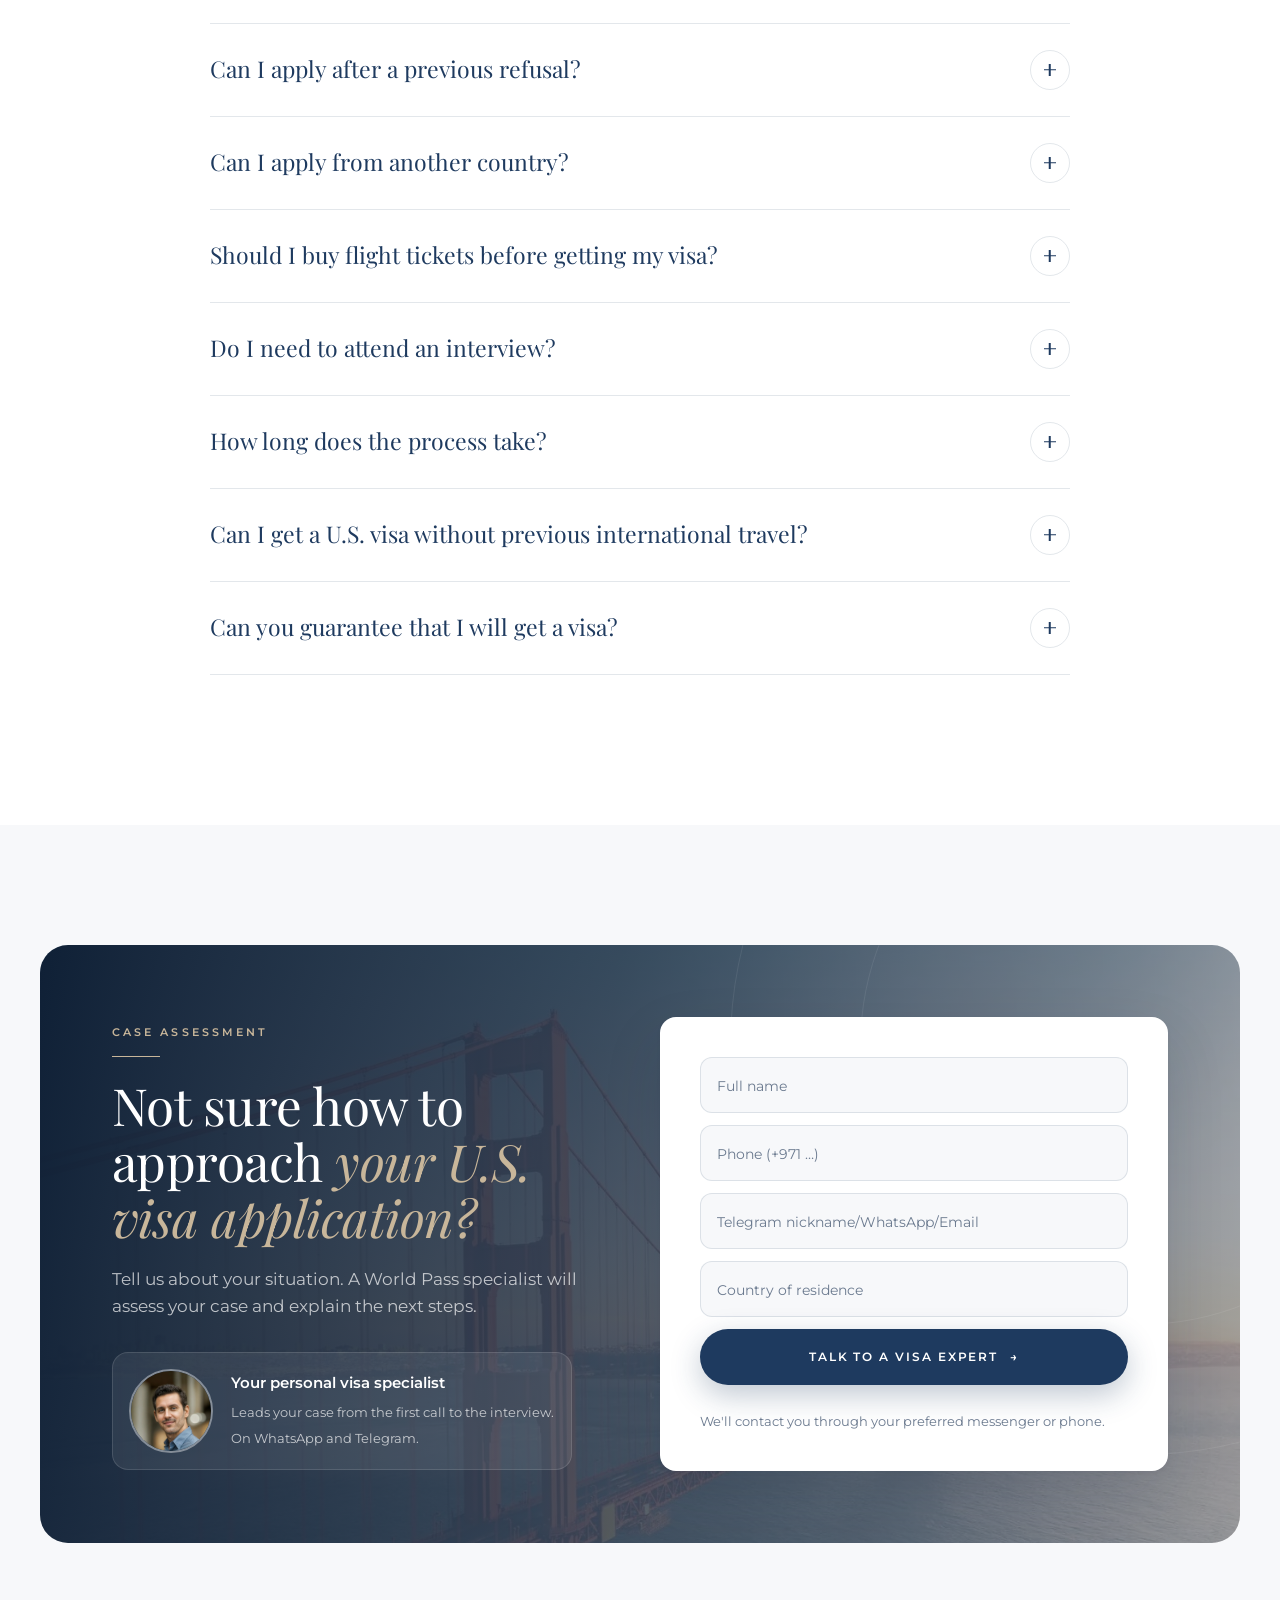
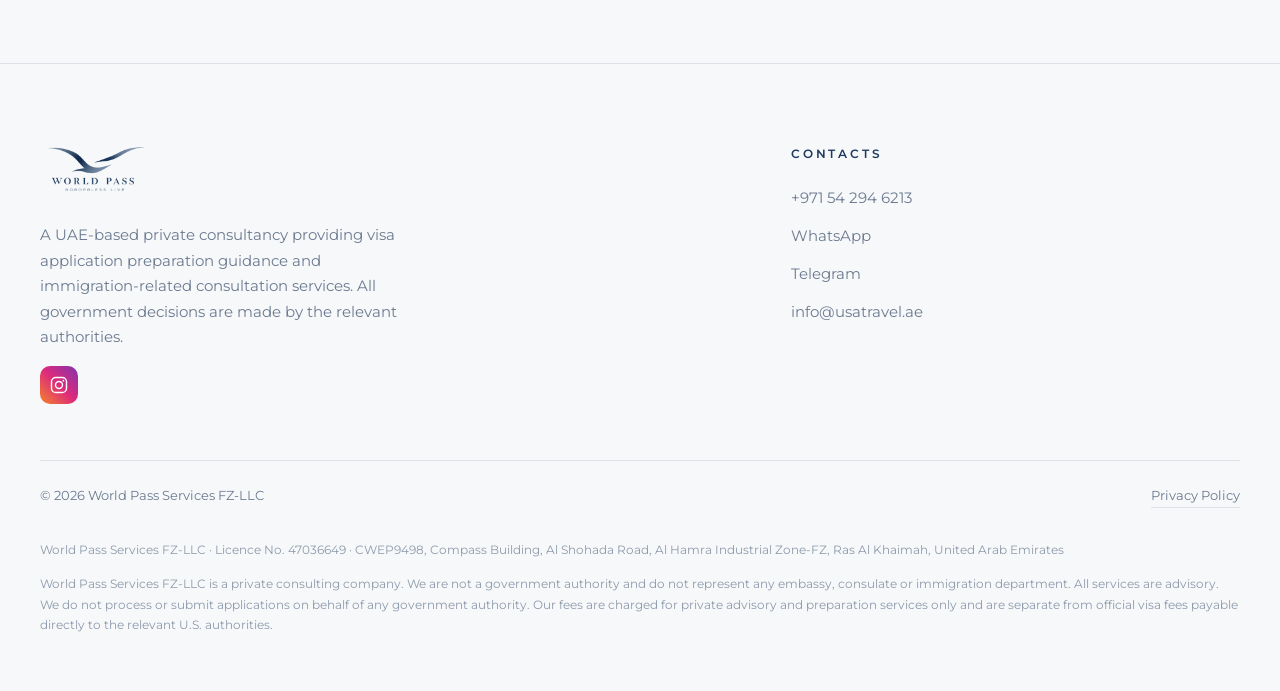
==== commit 55f5b1cd: "Sync deploy/index.html with live (adds lang field + HANDLER_URL refactor) Co-Authored-By: Claude Opu" ====
--- a/deploy/index.html
+++ b/deploy/index.html
@@ -1510,8 +1510,9 @@
     });
   }
 
-  /* ---- Отправка заявок: свой обработчик на хостинге (send.php) ---- */
+  /* ---- CRM: серверная отправка через send.php (Kommo API напрямую) ---- */
   const CRM = (() => {
+    const HANDLER_URL = 'send.php';
     const UTM = ['utm_source','utm_campaign','utm_medium','utm_term','utm_content'];
     const q = n => new URLSearchParams(location.search).get(n) || '';
     const setC = (n, v) => { if (v) document.cookie = `${n}=${encodeURIComponent(v)}; expires=${new Date(Date.now()+3600e3).toUTCString()}; path=/`; };
@@ -1520,7 +1521,8 @@
     return { send(fd) {
       UTM.forEach(t => fd.append(t, getC(t) || ''));
       fd.append('url', location.href);
-      return fetch('send.php', { method: 'POST', body: fd, keepalive: true }).catch(err => console.error('Lead send error:', err));
+      fd.append('lang', document.documentElement.lang || 'EN');
+      return fetch(HANDLER_URL, { method: 'POST', body: fd, keepalive: true }).catch(err => console.error('CRM send error:', err));
     } };
   })();
 
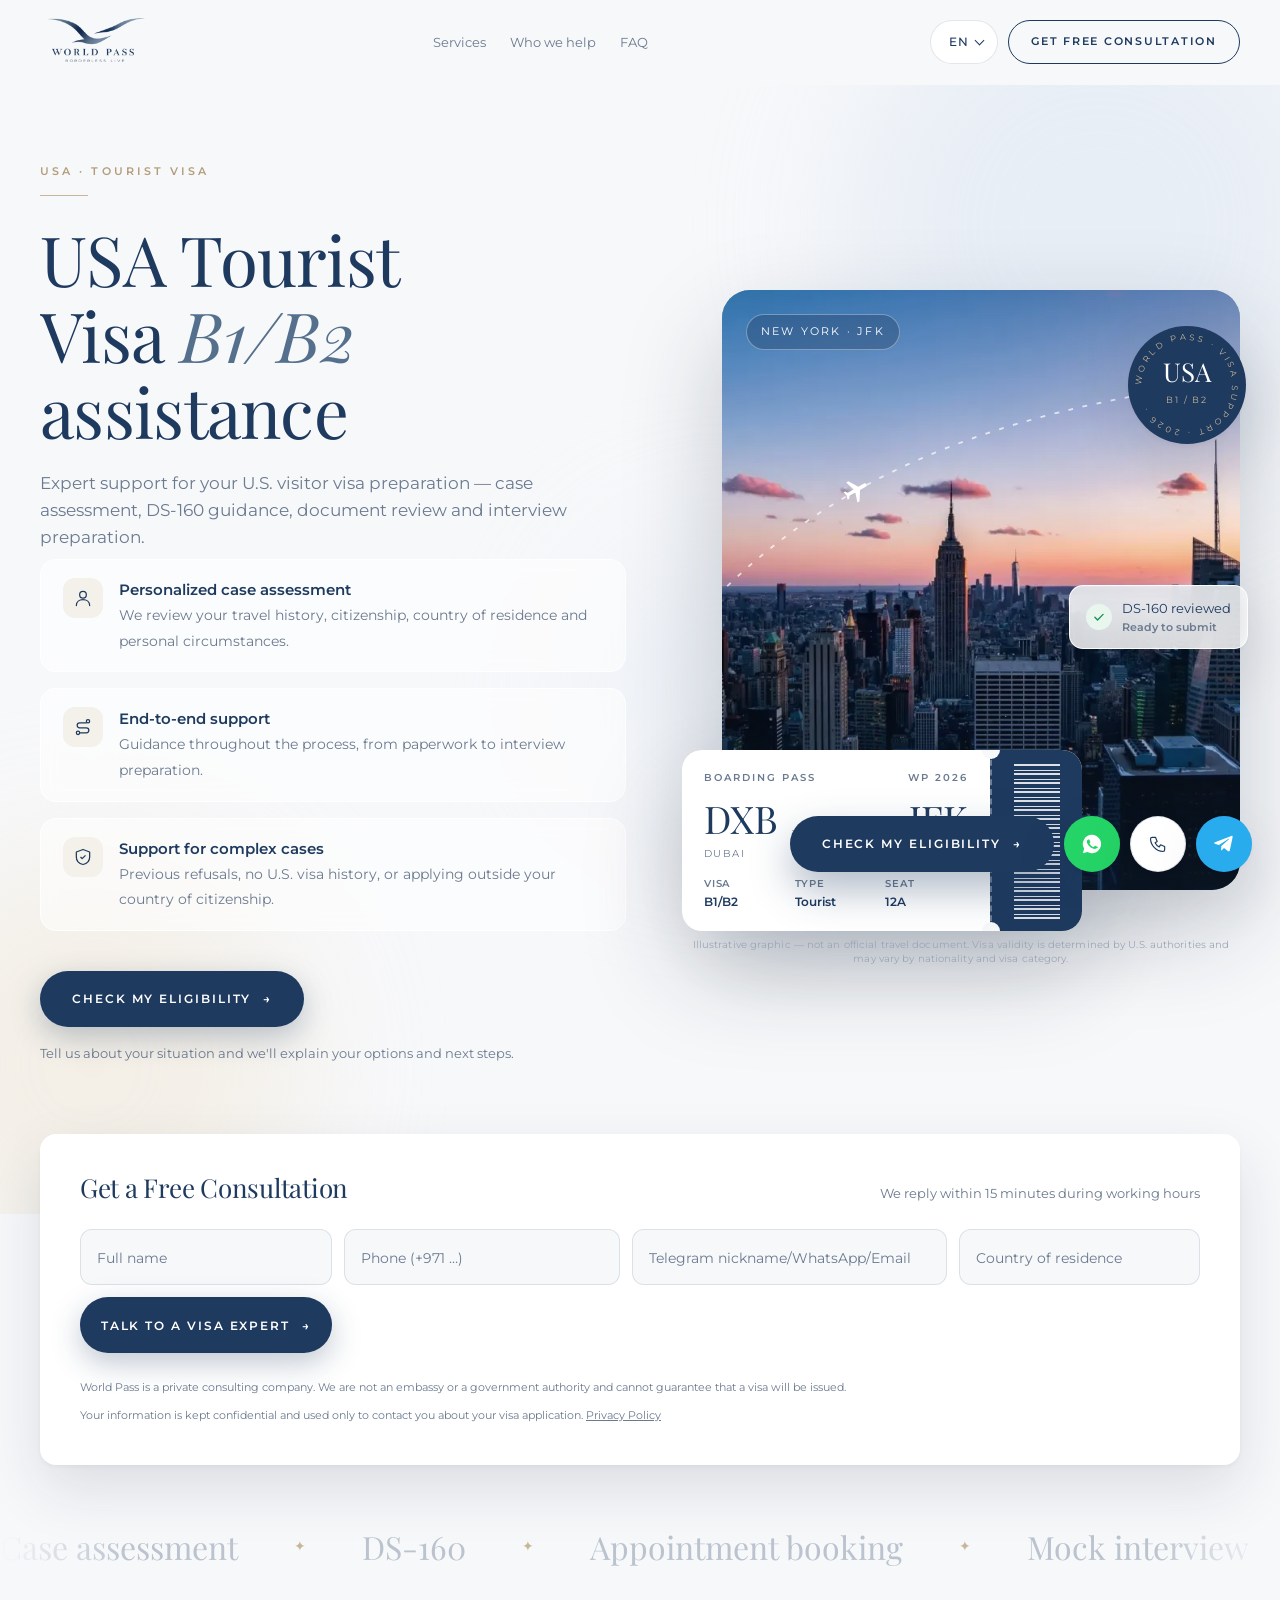
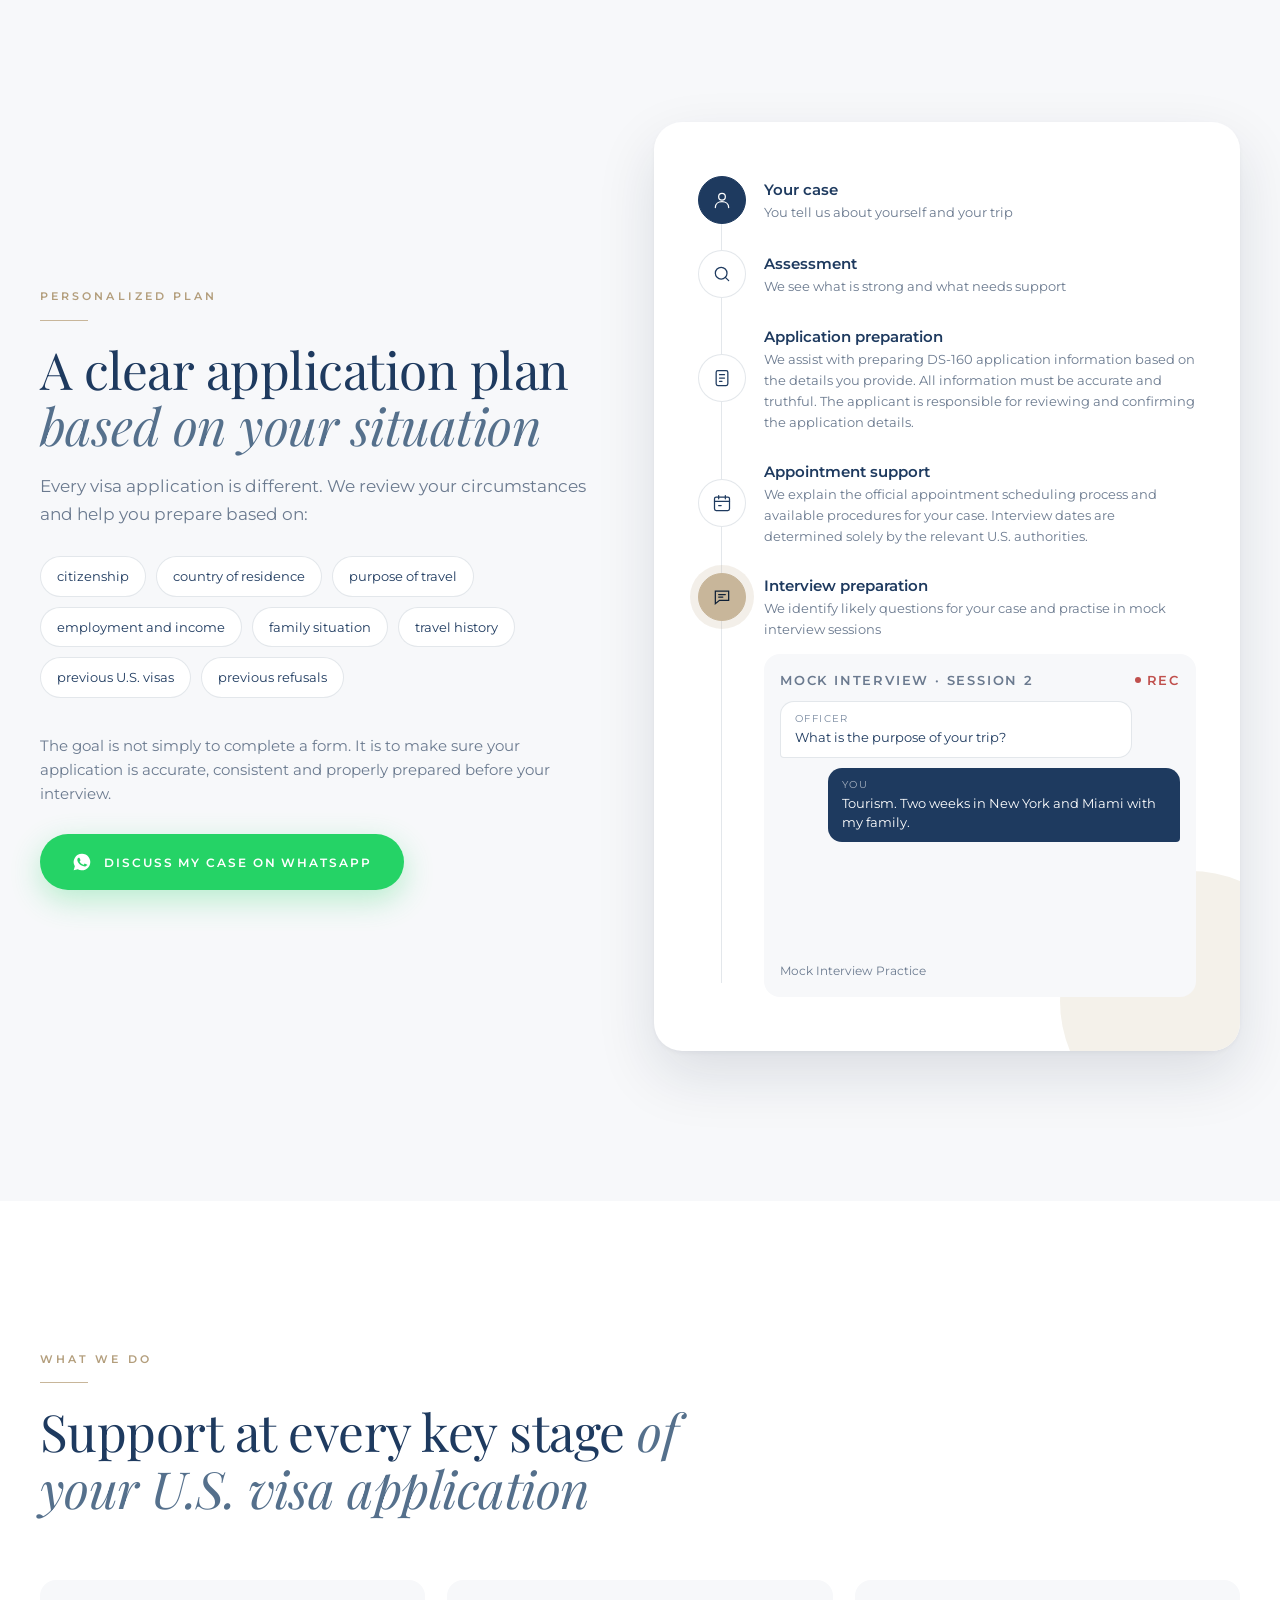
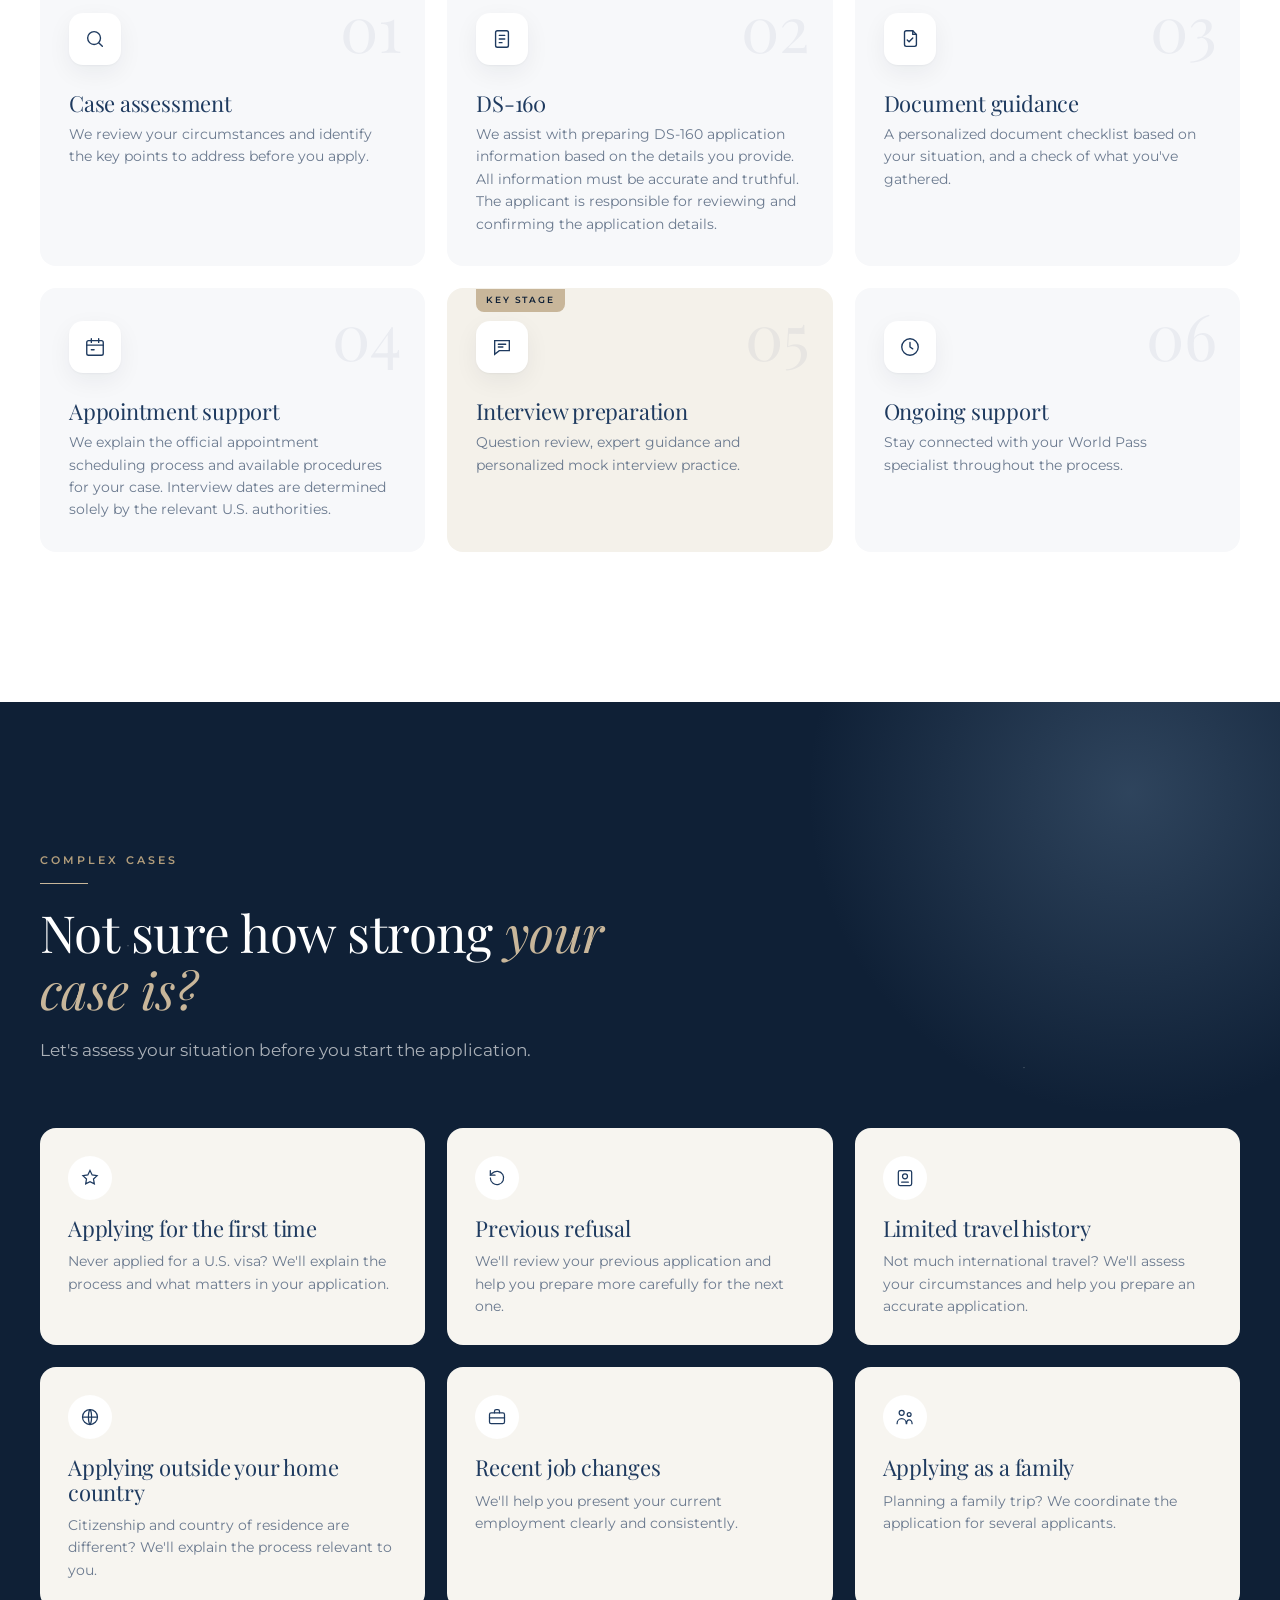
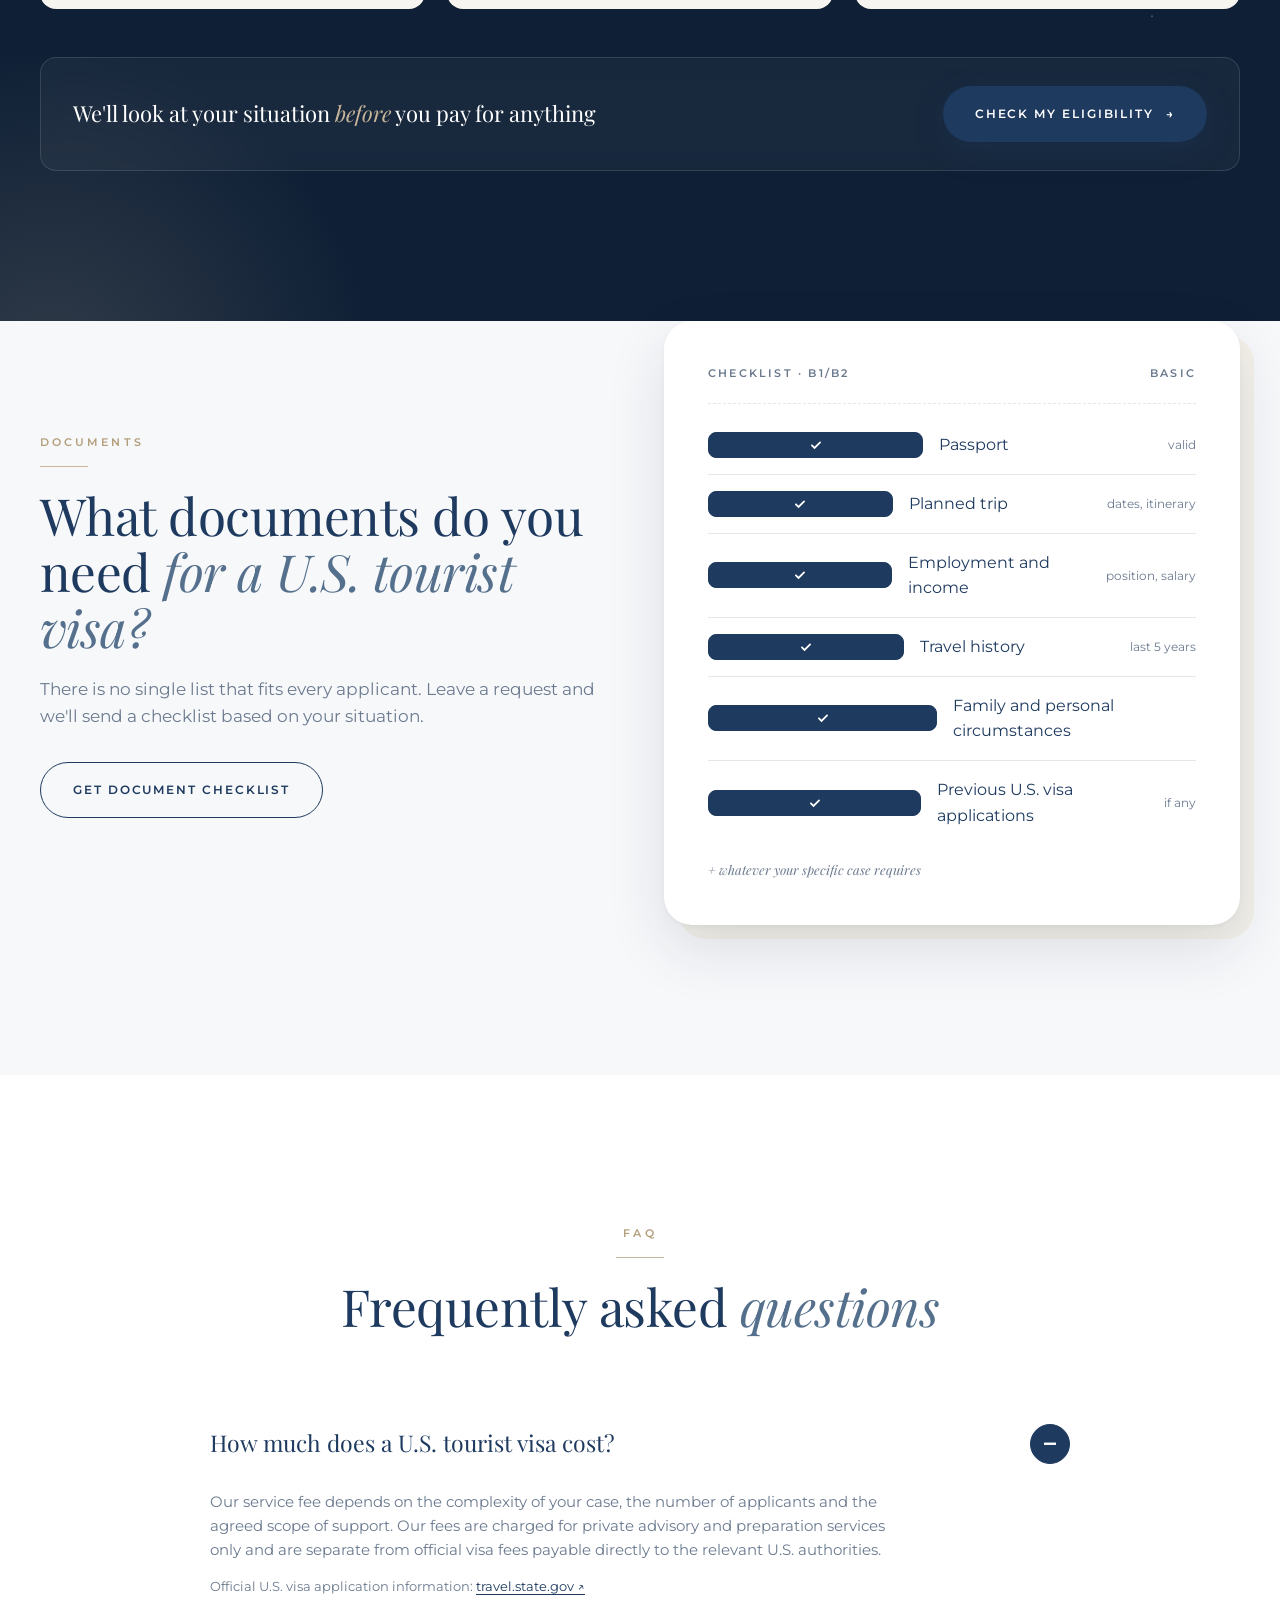
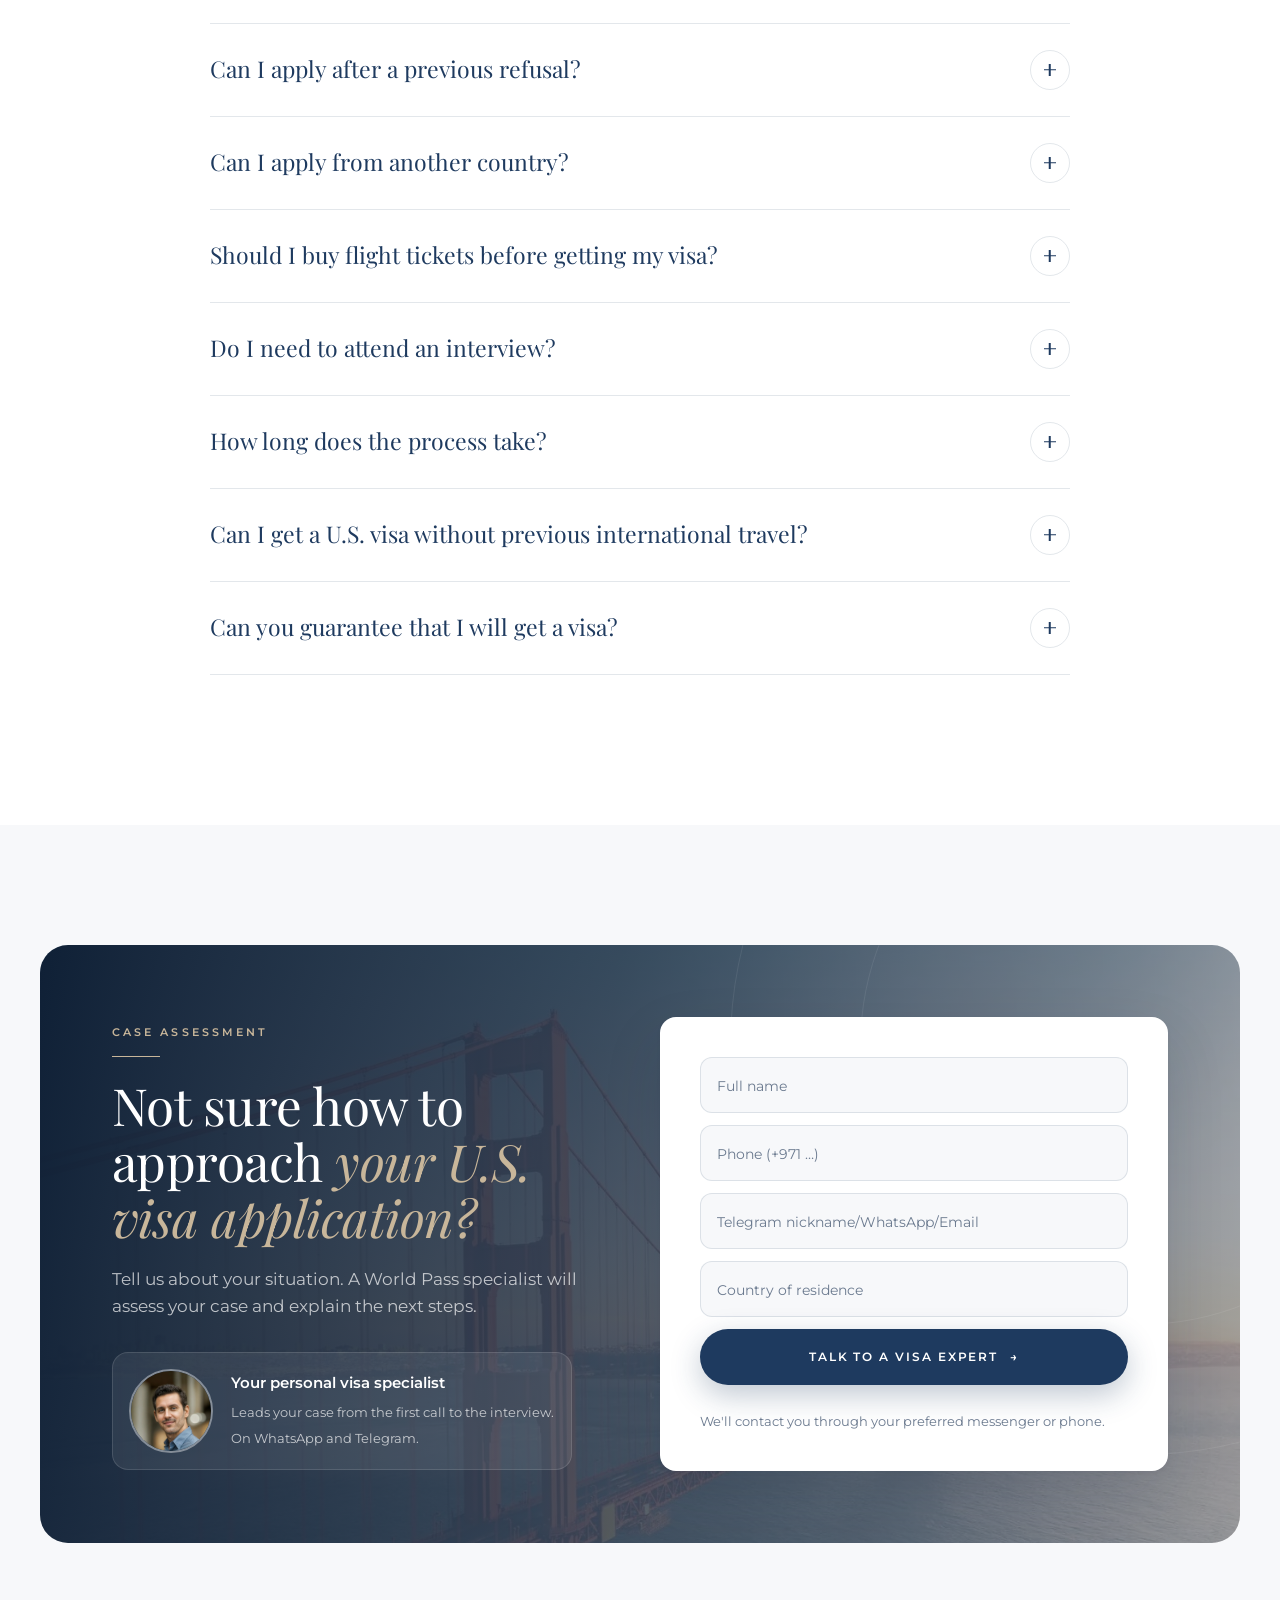
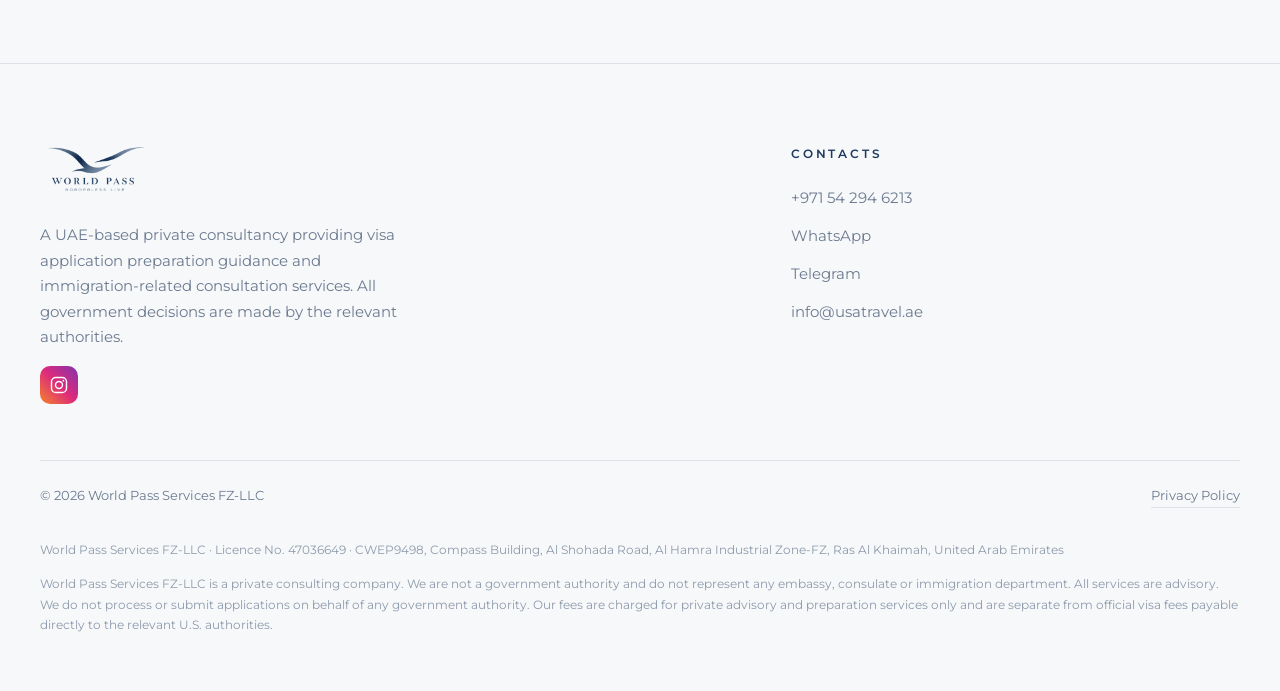
==== commit 230170ed: "Perf (mobile): non-blocking fonts + responsive hero image Mobile LCP on usatravel.ae was 7.7s (Light" ====
--- a/deploy/index.html
+++ b/deploy/index.html
@@ -117,13 +117,14 @@
   ]
 }
 </script>
-<link rel="preload" as="image" href="hero.webp">
+<link rel="preload" as="image" href="hero.webp" imagesrcset="hero-mobile.webp 640w, hero.webp 1000w" imagesizes="(max-width:1023px) 100vw, 50vw">
 <link rel="icon" type="image/png" sizes="32x32" href="favicon-32.png">
 <link rel="icon" type="image/png" sizes="192x192" href="favicon-192.png">
 <link rel="apple-touch-icon" sizes="180x180" href="apple-touch-icon.png">
 <link rel="preconnect" href="https://fonts.googleapis.com">
 <link rel="preconnect" href="https://fonts.gstatic.com" crossorigin>
-<link href="https://fonts.googleapis.com/css2?family=Montserrat:wght@400;600&family=Playfair+Display:ital,wght@0,400;1,400&display=swap" rel="stylesheet">
+<link rel="stylesheet" href="https://fonts.googleapis.com/css2?family=Montserrat:wght@400;600&family=Playfair+Display:ital,wght@0,400;1,400&display=swap" media="print" onload="this.media='all'">
+<noscript><link rel="stylesheet" href="https://fonts.googleapis.com/css2?family=Montserrat:wght@400;600&family=Playfair+Display:ital,wght@0,400;1,400&display=swap"></noscript>
 <style>
 /* ============ TOKENS (как на worldpass.ae) ============ */
 :root{
@@ -1034,7 +1035,7 @@
 
     <div class="visual enter h-visual" style="animation-delay:.3s" id="visual">
       <div class="layer sky" data-depth="10">
-        <img class="photo-bg" src="hero.webp" fetchpriority="high" decoding="async" alt="Manhattan skyline at sunset, Empire State Building">
+        <img class="photo-bg" src="hero.webp" srcset="hero-mobile.webp 640w, hero.webp 1000w" sizes="(max-width:1023px) 100vw, 50vw" fetchpriority="high" decoding="async" alt="Manhattan skyline at sunset, Empire State Building">
         <svg class="flight" viewBox="0 0 600 500" preserveAspectRatio="xMidYMid slice" fill="none">
           <path id="flightPath" d="M 40 300 C 160 150, 330 90, 570 70" stroke="rgba(255,255,255,.7)" stroke-width="1.5" stroke-dasharray="4 8"/>
           <g class="plane-g"><path transform="rotate(90) translate(-12,-12)" fill="#fff" d="M21 16v-2l-8-5V3.5a1.5 1.5 0 0 0-3 0V9l-8 5v2l8-2.5V19l-2 1.5V22l3.5-1 3.5 1v-1.5L13 19v-5.5z"/><animateMotion dur="9s" repeatCount="indefinite" rotate="auto" keyPoints="0;1" keyTimes="0;1" calcMode="linear"><mpath href="#flightPath"/></animateMotion></g>
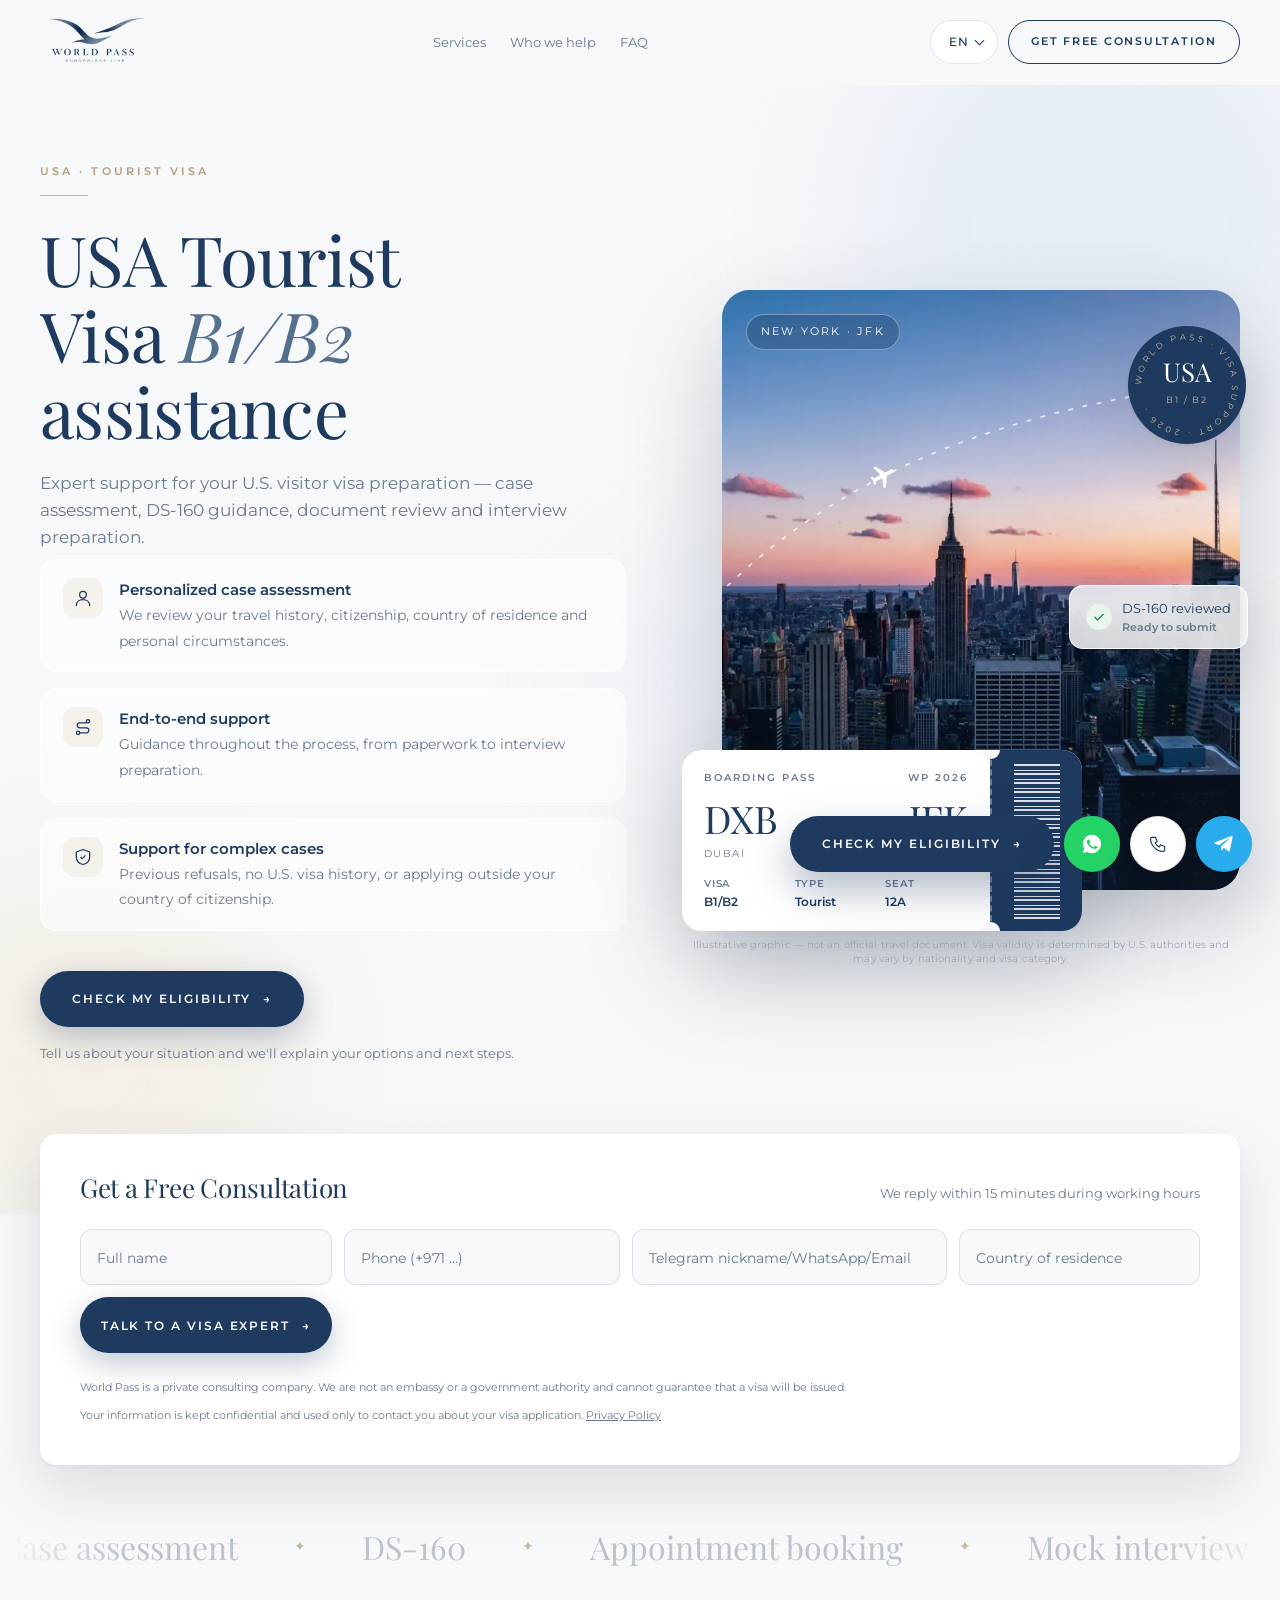
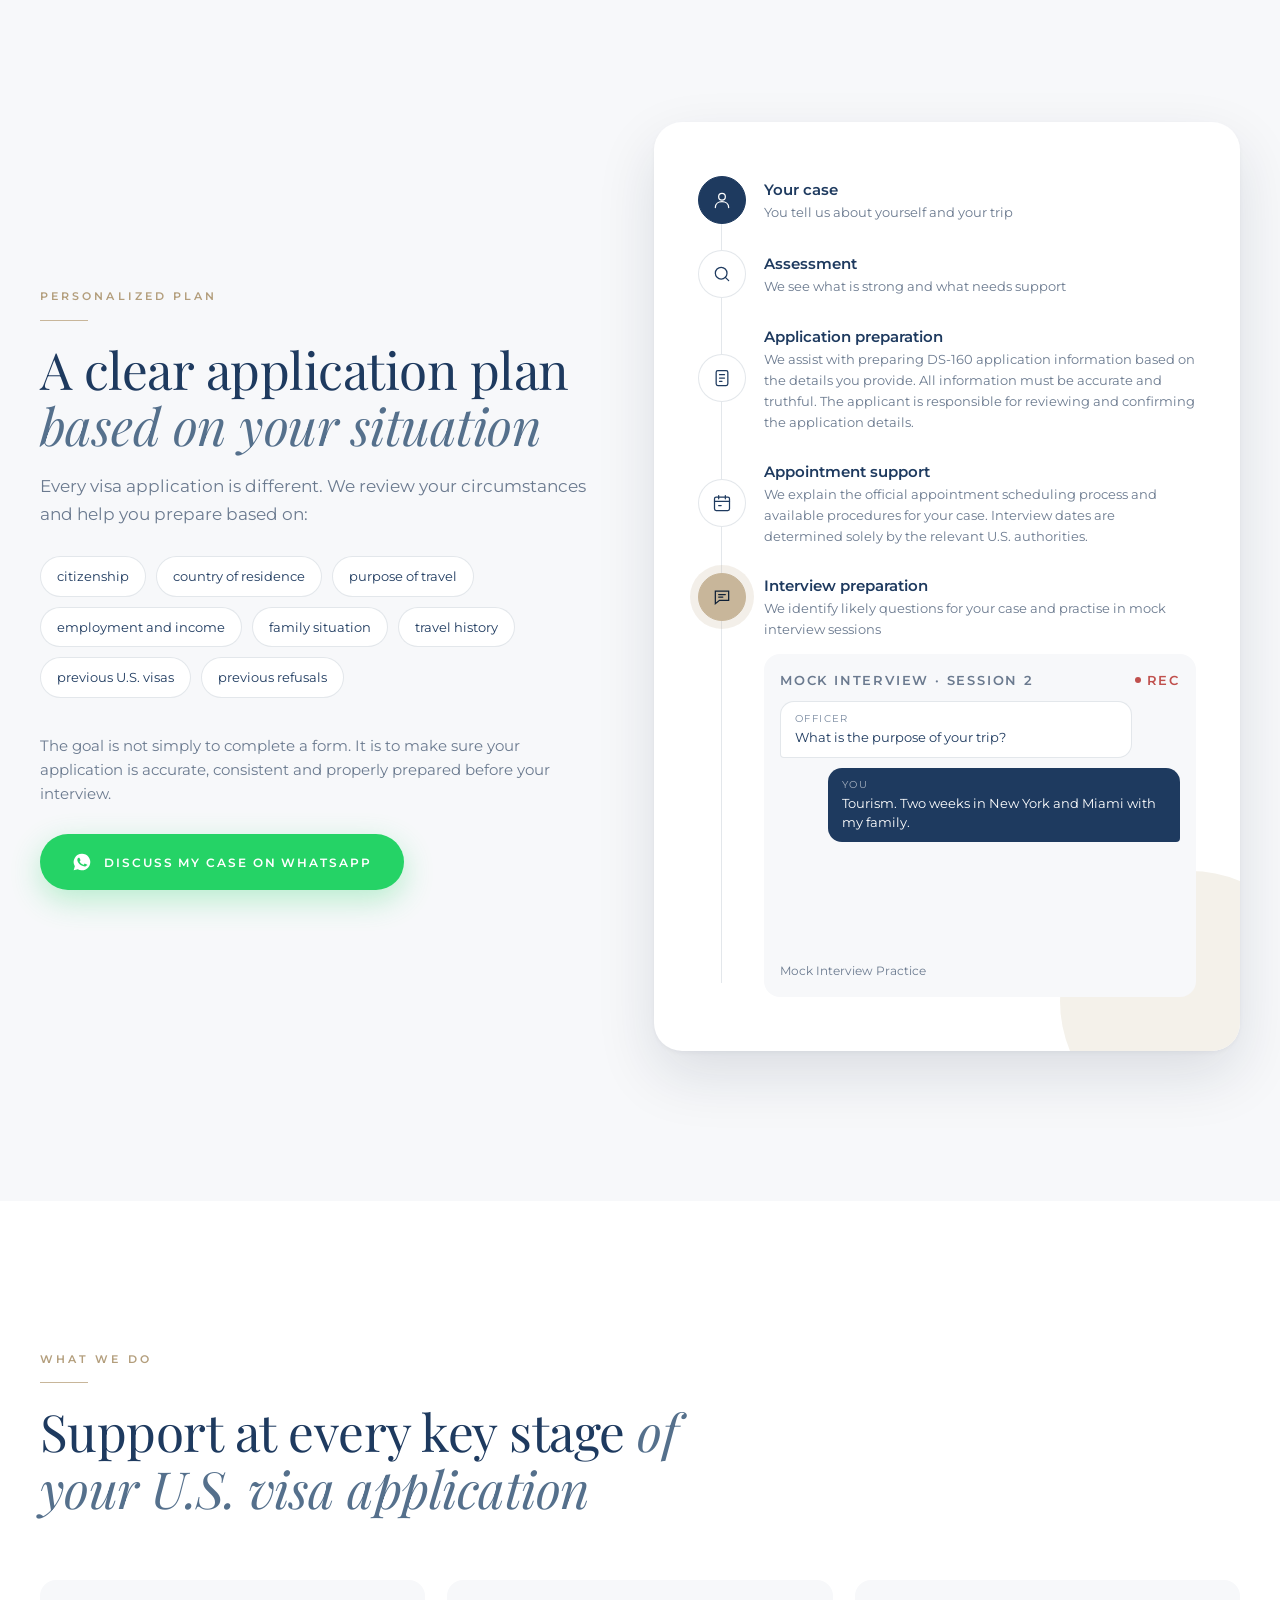
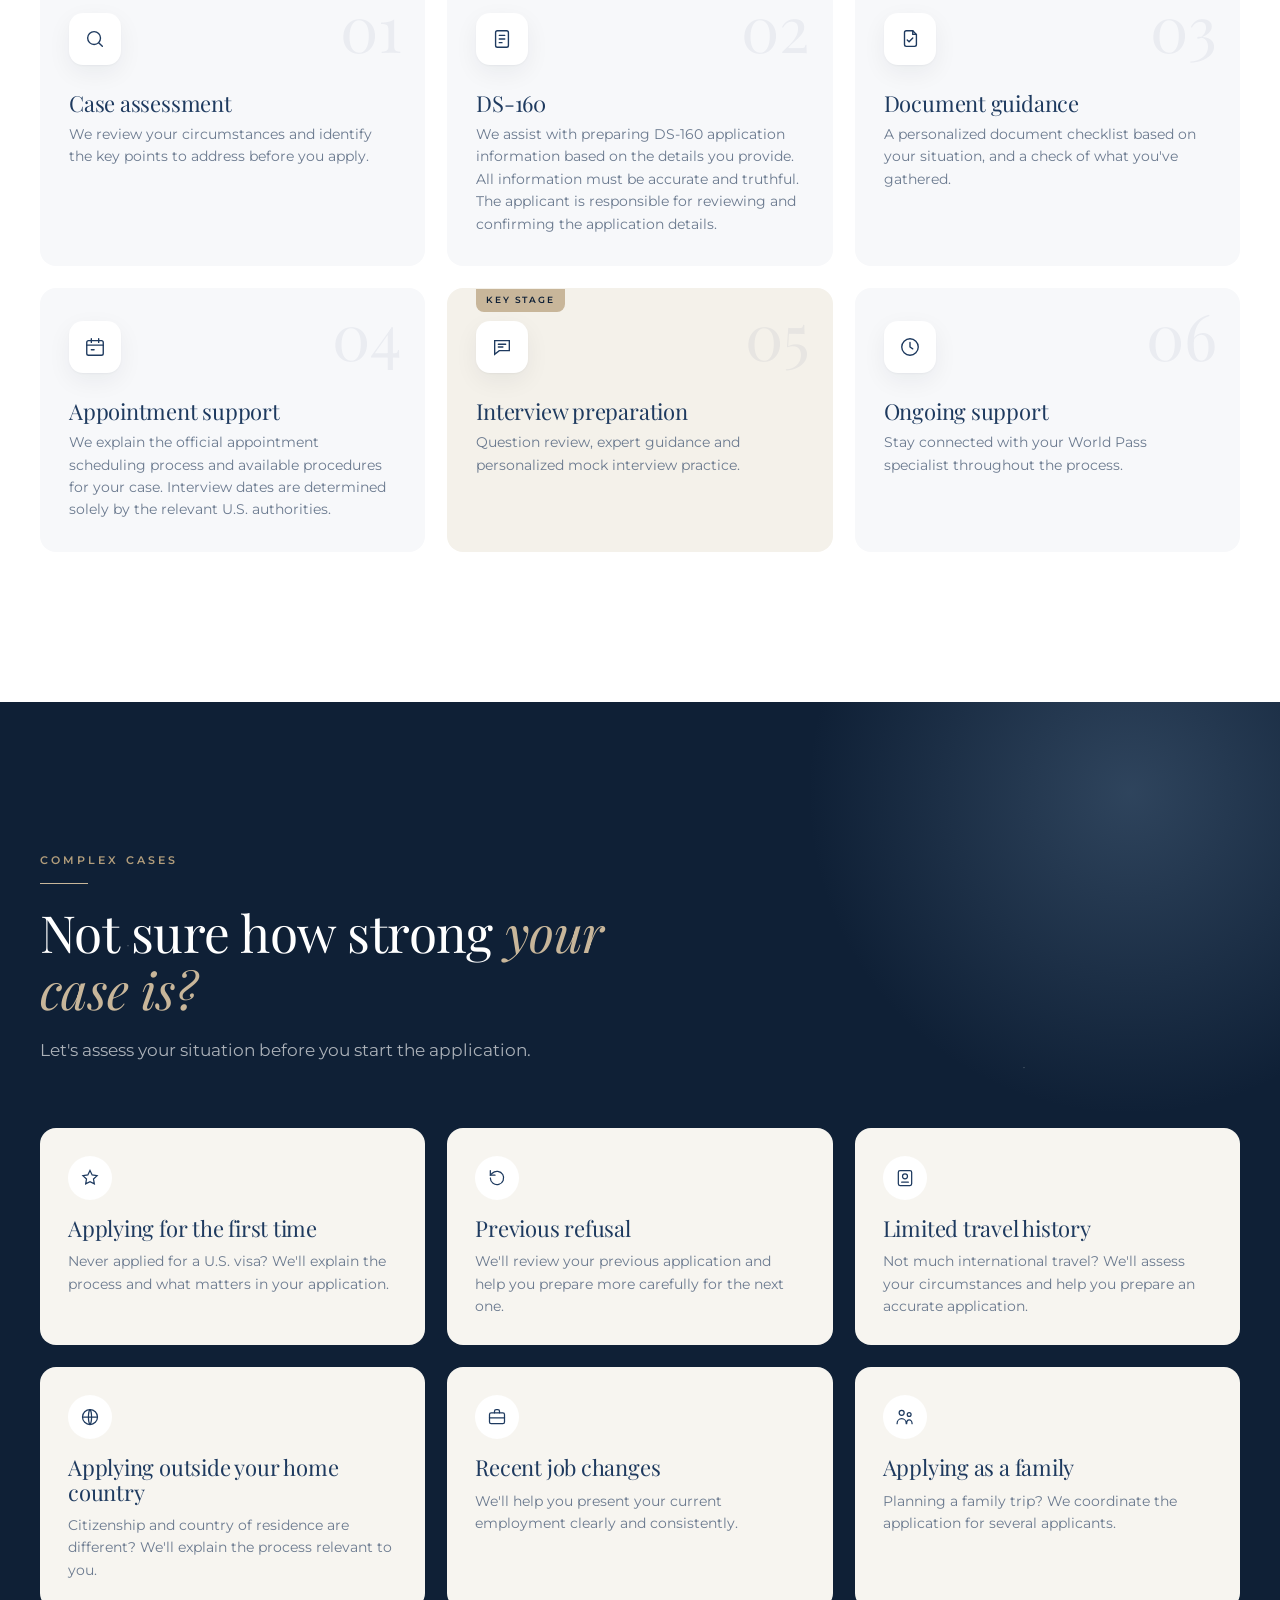
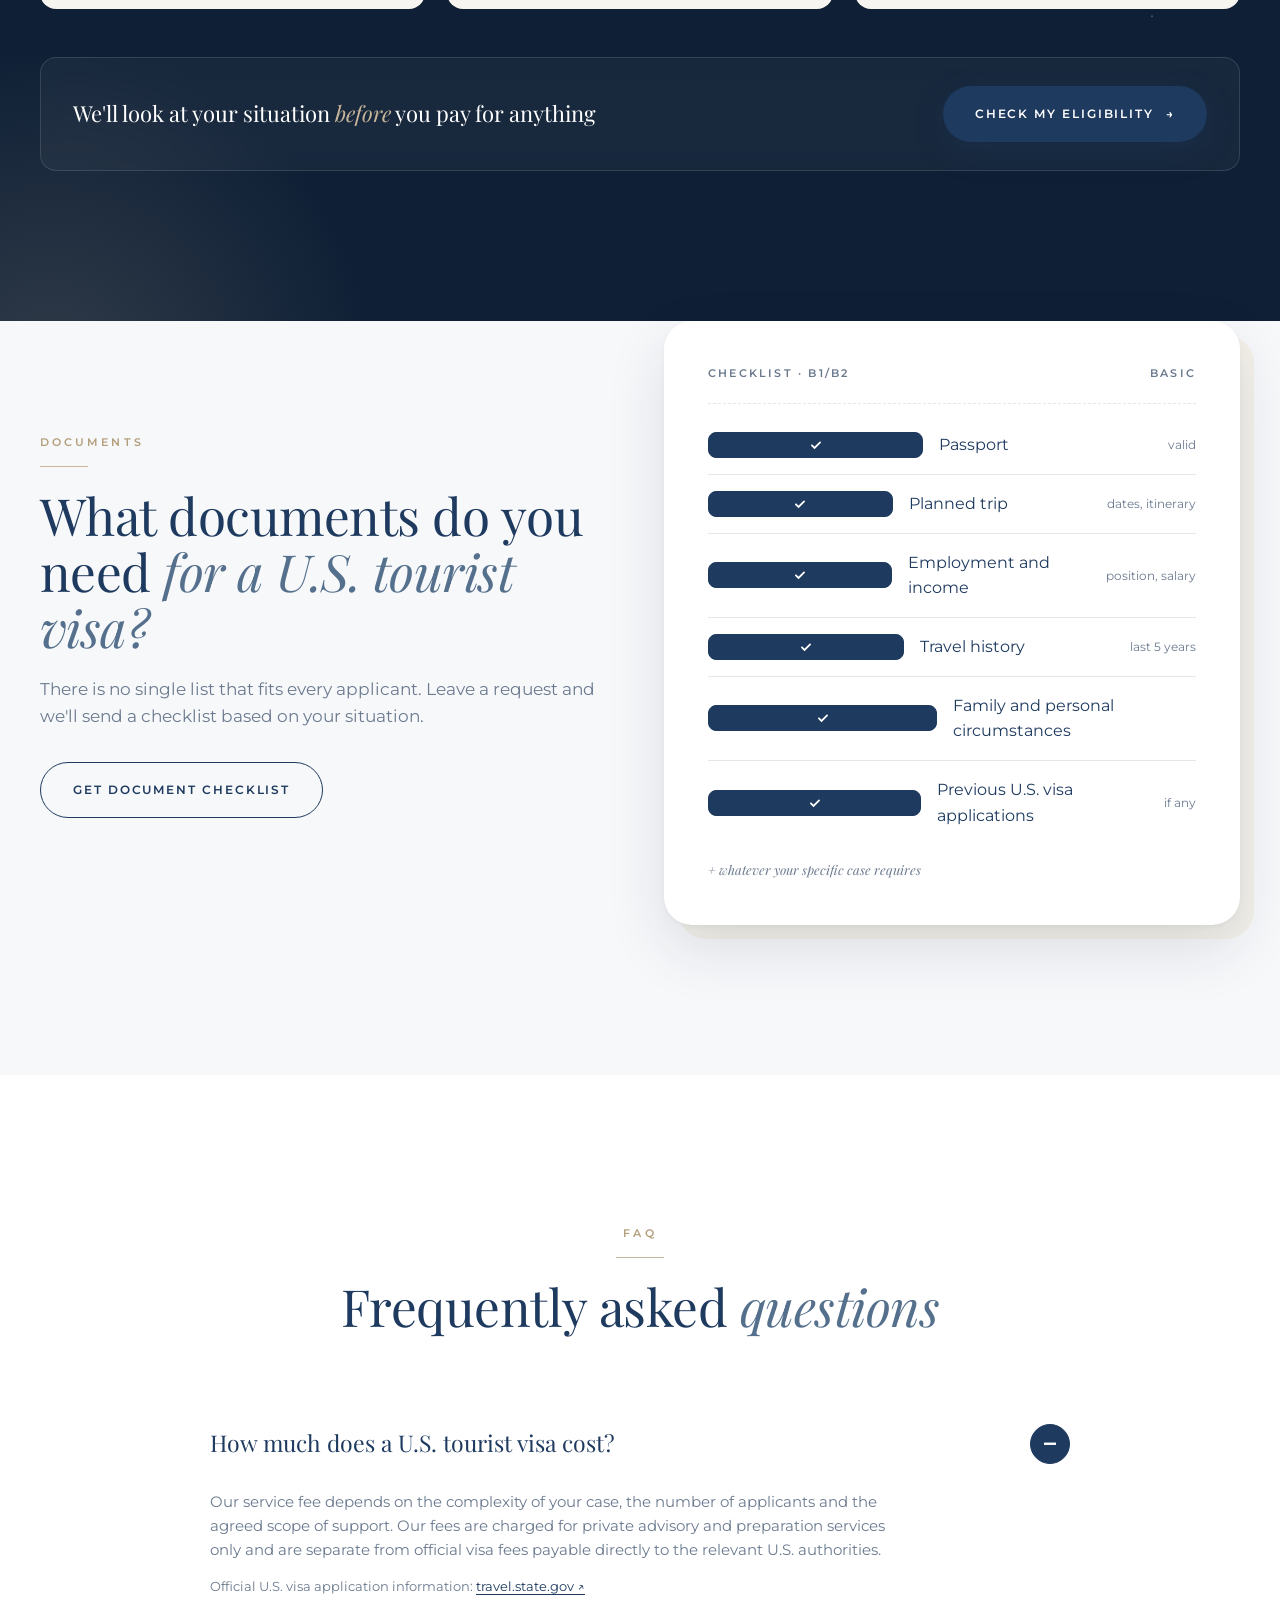
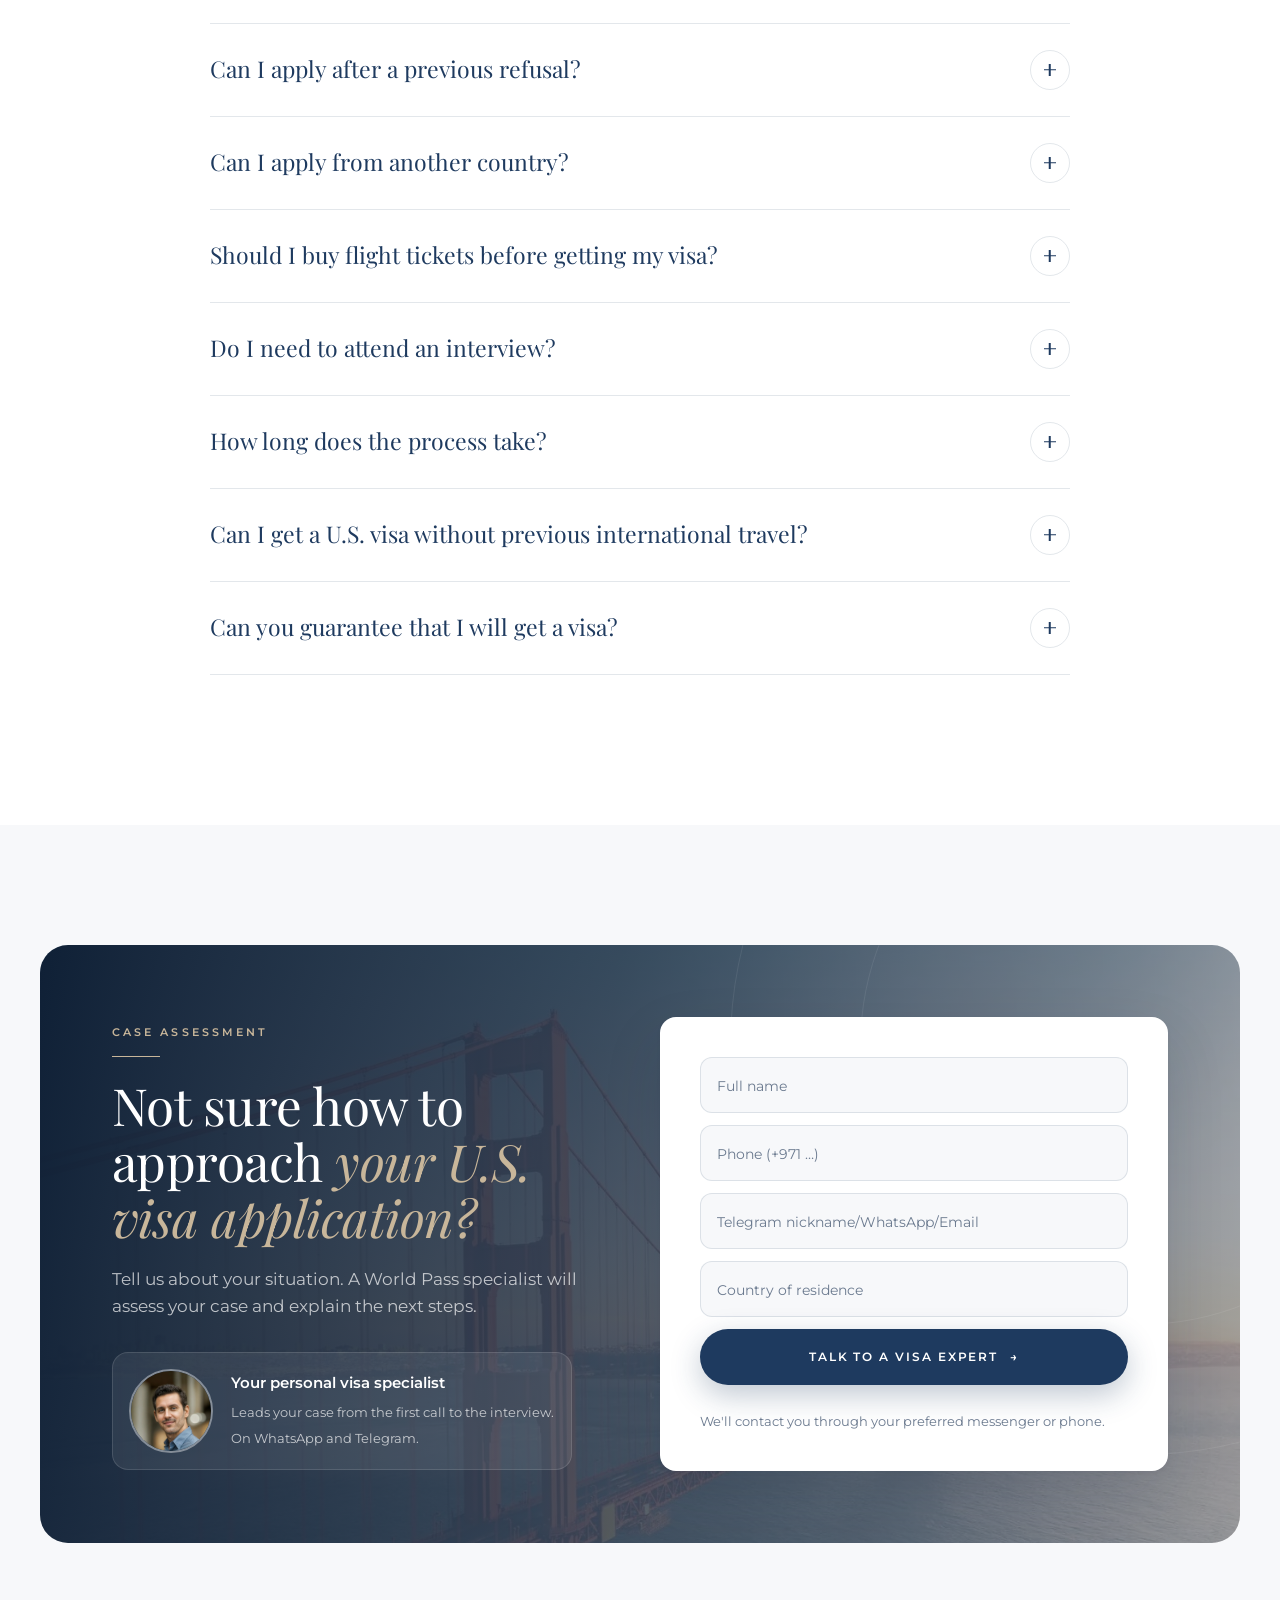
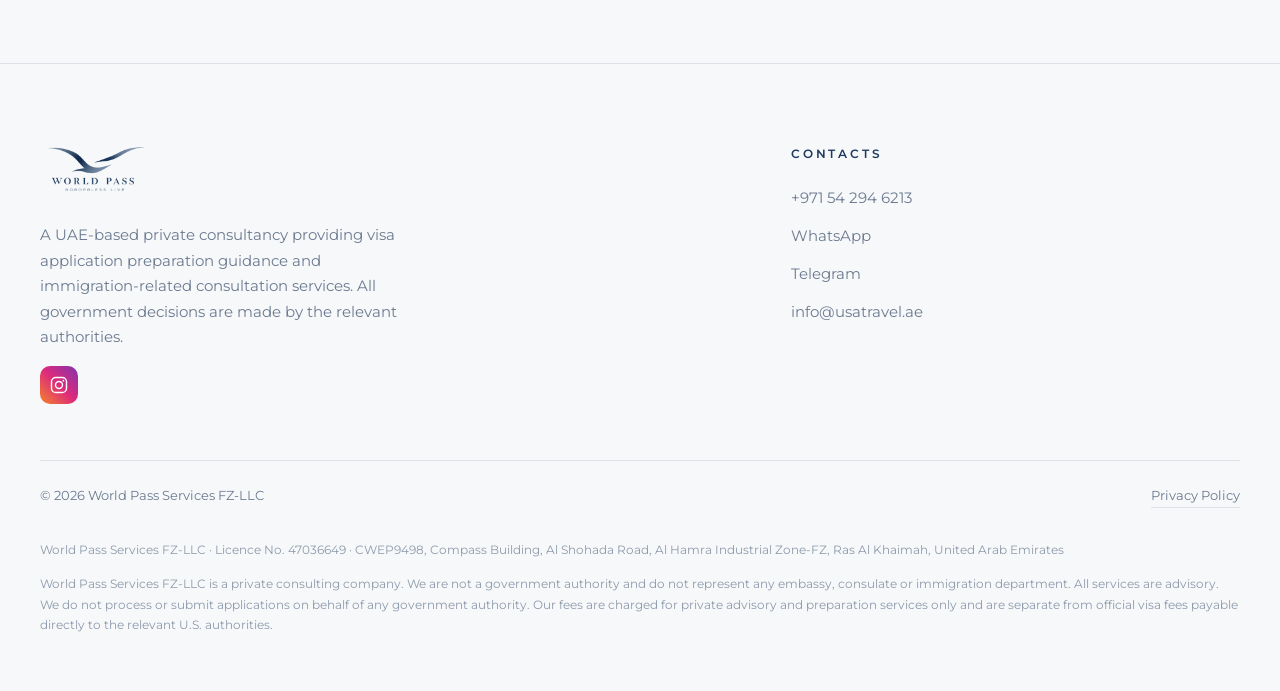
==== commit 2c2c715d: "Perf: bump mobile hero to 800px so DPR-2 phones actually select it The 640px candidate was just belo" ====
--- a/deploy/index.html
+++ b/deploy/index.html
@@ -117,7 +117,7 @@
   ]
 }
 </script>
-<link rel="preload" as="image" href="hero.webp" imagesrcset="hero-mobile.webp 640w, hero.webp 1000w" imagesizes="(max-width:1023px) 100vw, 50vw">
+<link rel="preload" as="image" href="hero.webp" imagesrcset="hero-mobile.webp 800w, hero.webp 1000w" imagesizes="(max-width:1023px) 100vw, 50vw">
 <link rel="icon" type="image/png" sizes="32x32" href="favicon-32.png">
 <link rel="icon" type="image/png" sizes="192x192" href="favicon-192.png">
 <link rel="apple-touch-icon" sizes="180x180" href="apple-touch-icon.png">
@@ -1035,7 +1035,7 @@
 
     <div class="visual enter h-visual" style="animation-delay:.3s" id="visual">
       <div class="layer sky" data-depth="10">
-        <img class="photo-bg" src="hero.webp" srcset="hero-mobile.webp 640w, hero.webp 1000w" sizes="(max-width:1023px) 100vw, 50vw" fetchpriority="high" decoding="async" alt="Manhattan skyline at sunset, Empire State Building">
+        <img class="photo-bg" src="hero.webp" srcset="hero-mobile.webp 800w, hero.webp 1000w" sizes="(max-width:1023px) 100vw, 50vw" fetchpriority="high" decoding="async" alt="Manhattan skyline at sunset, Empire State Building">
         <svg class="flight" viewBox="0 0 600 500" preserveAspectRatio="xMidYMid slice" fill="none">
           <path id="flightPath" d="M 40 300 C 160 150, 330 90, 570 70" stroke="rgba(255,255,255,.7)" stroke-width="1.5" stroke-dasharray="4 8"/>
           <g class="plane-g"><path transform="rotate(90) translate(-12,-12)" fill="#fff" d="M21 16v-2l-8-5V3.5a1.5 1.5 0 0 0-3 0V9l-8 5v2l8-2.5V19l-2 1.5V22l3.5-1 3.5 1v-1.5L13 19v-5.5z"/><animateMotion dur="9s" repeatCount="indefinite" rotate="auto" keyPoints="0;1" keyTimes="0;1" calcMode="linear"><mpath href="#flightPath"/></animateMotion></g>
